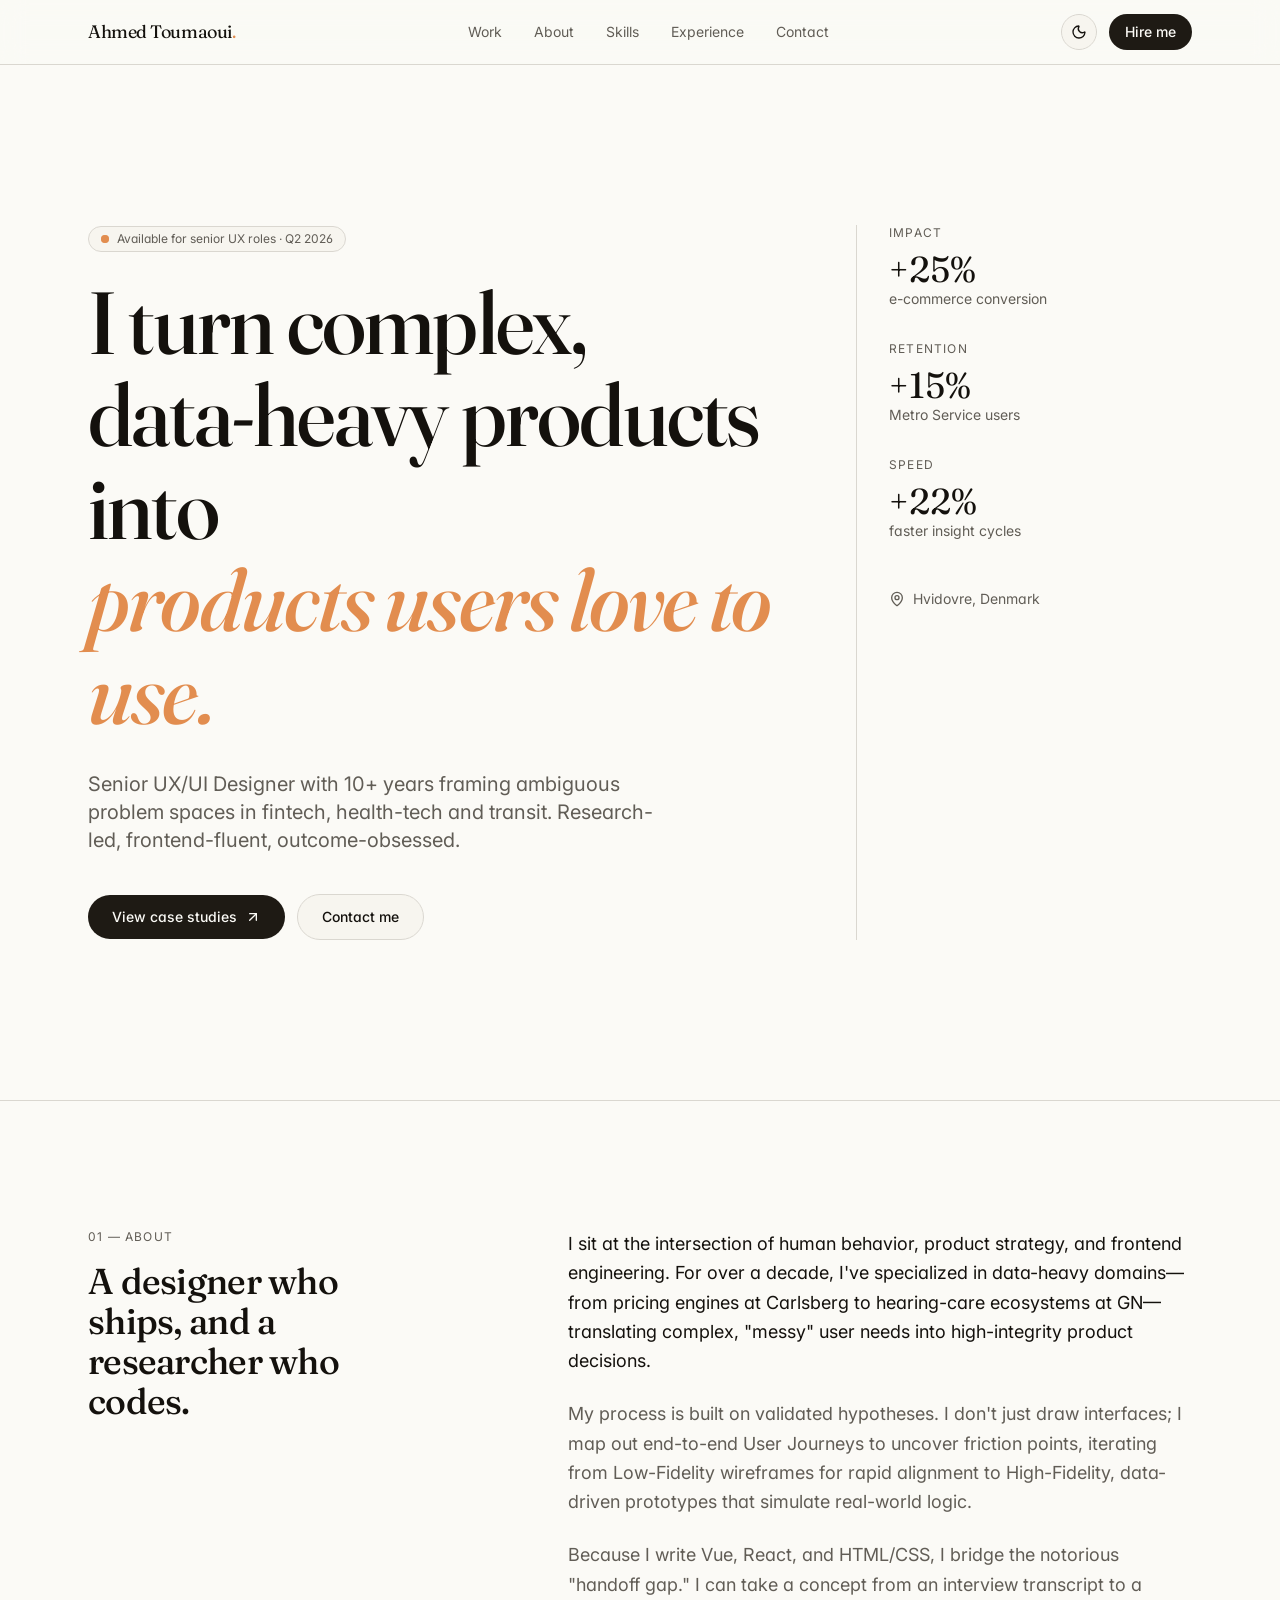
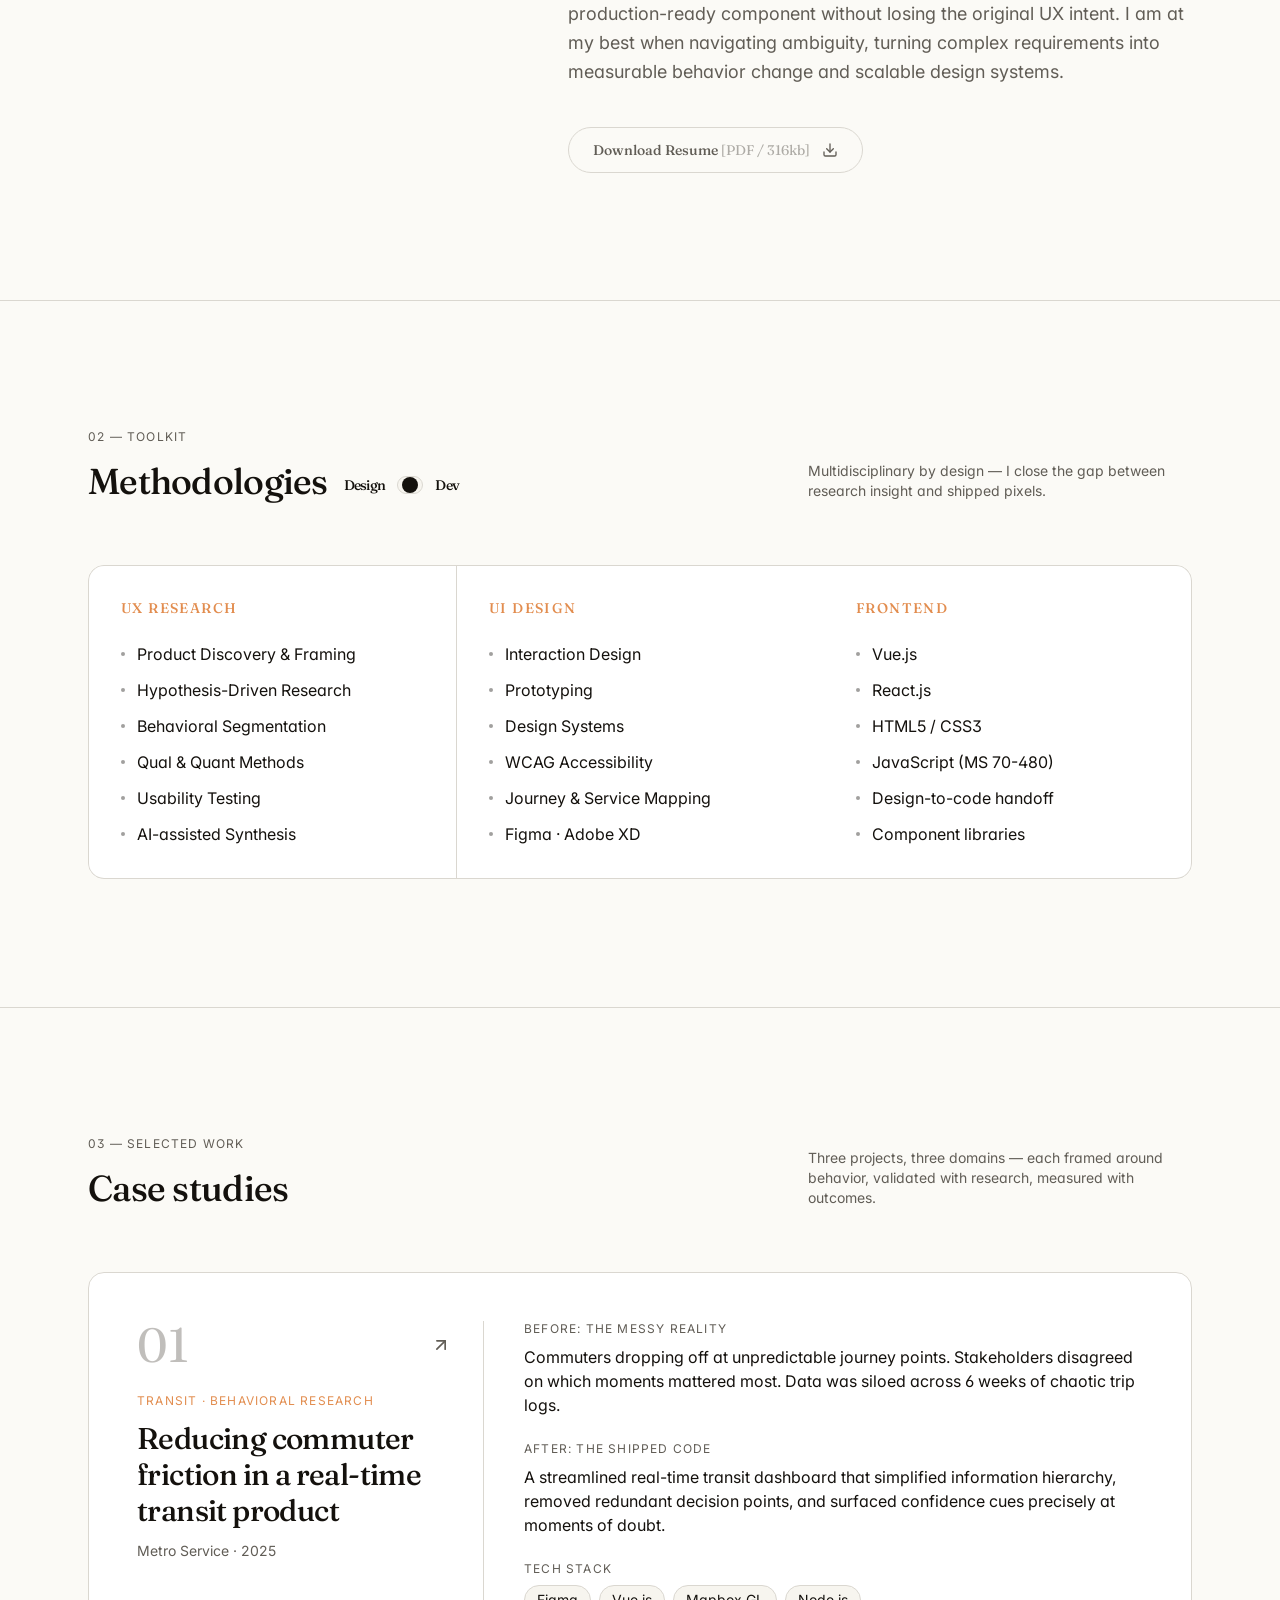
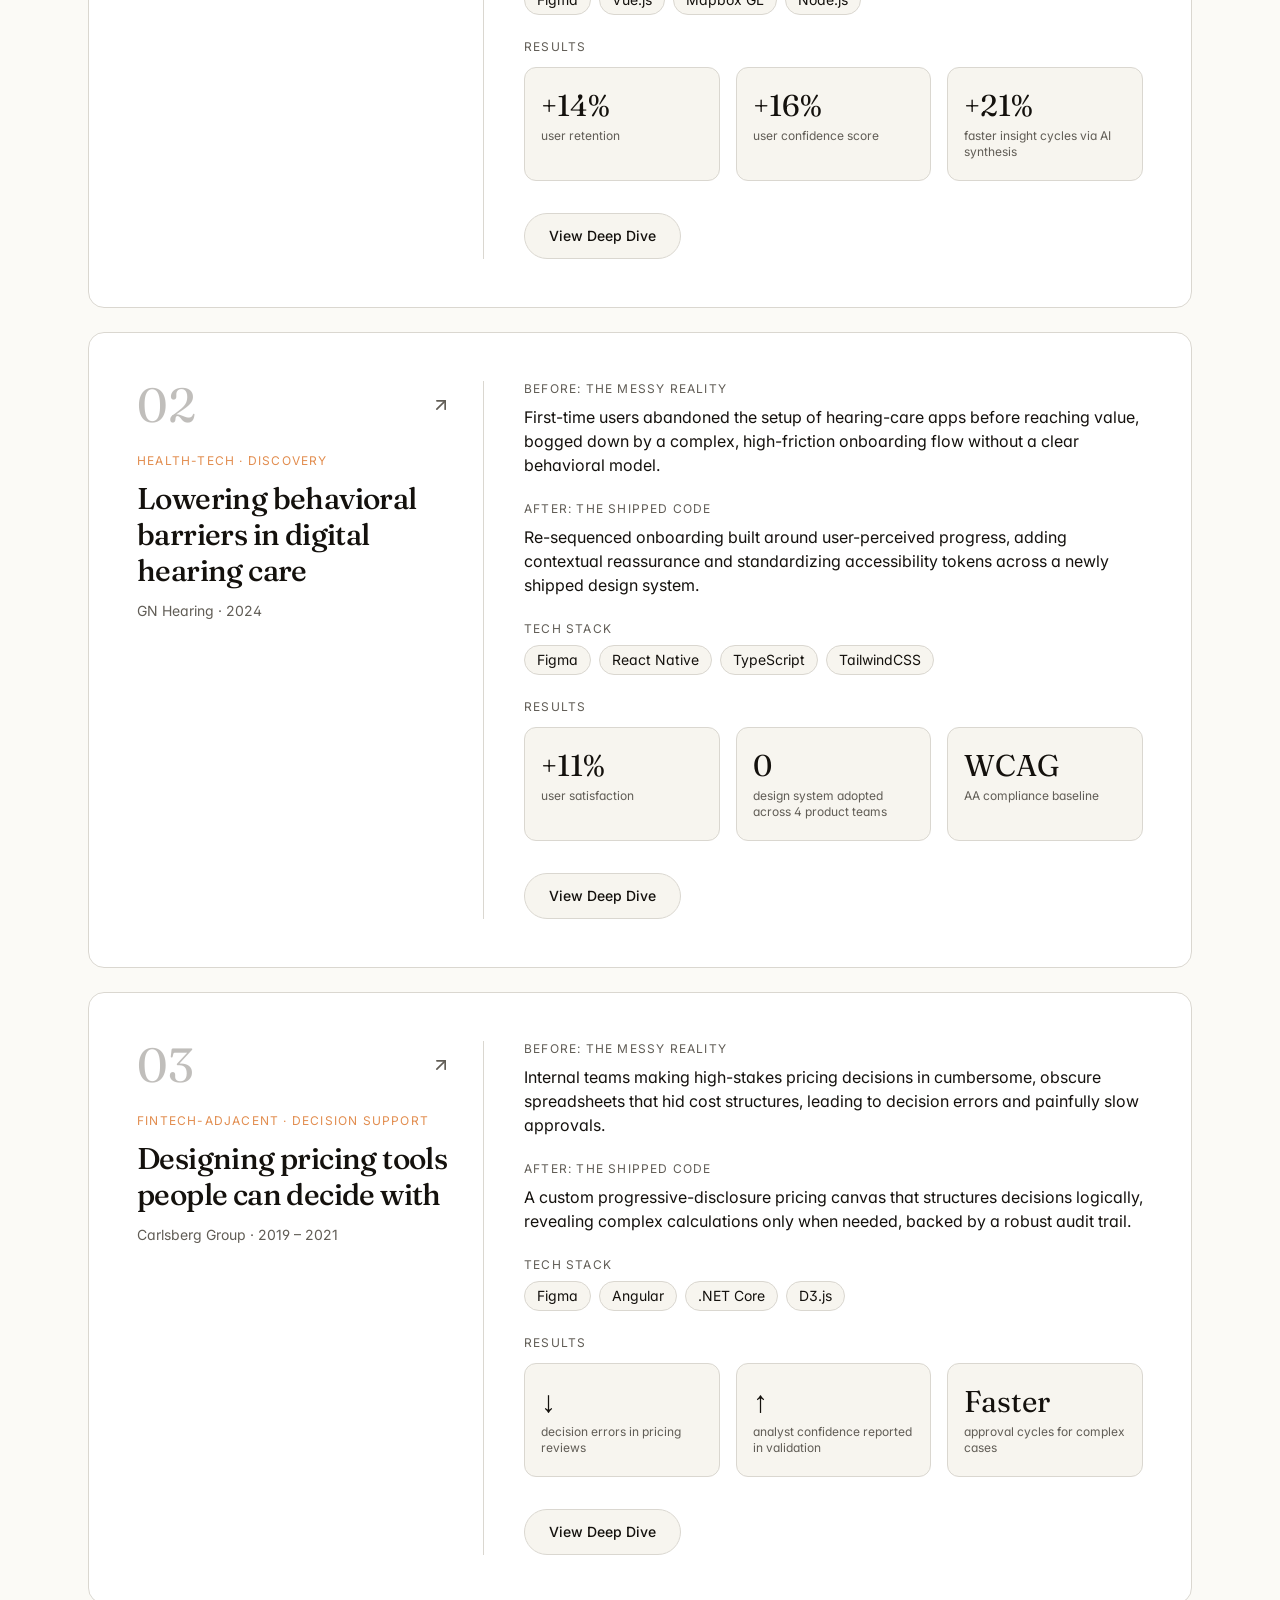
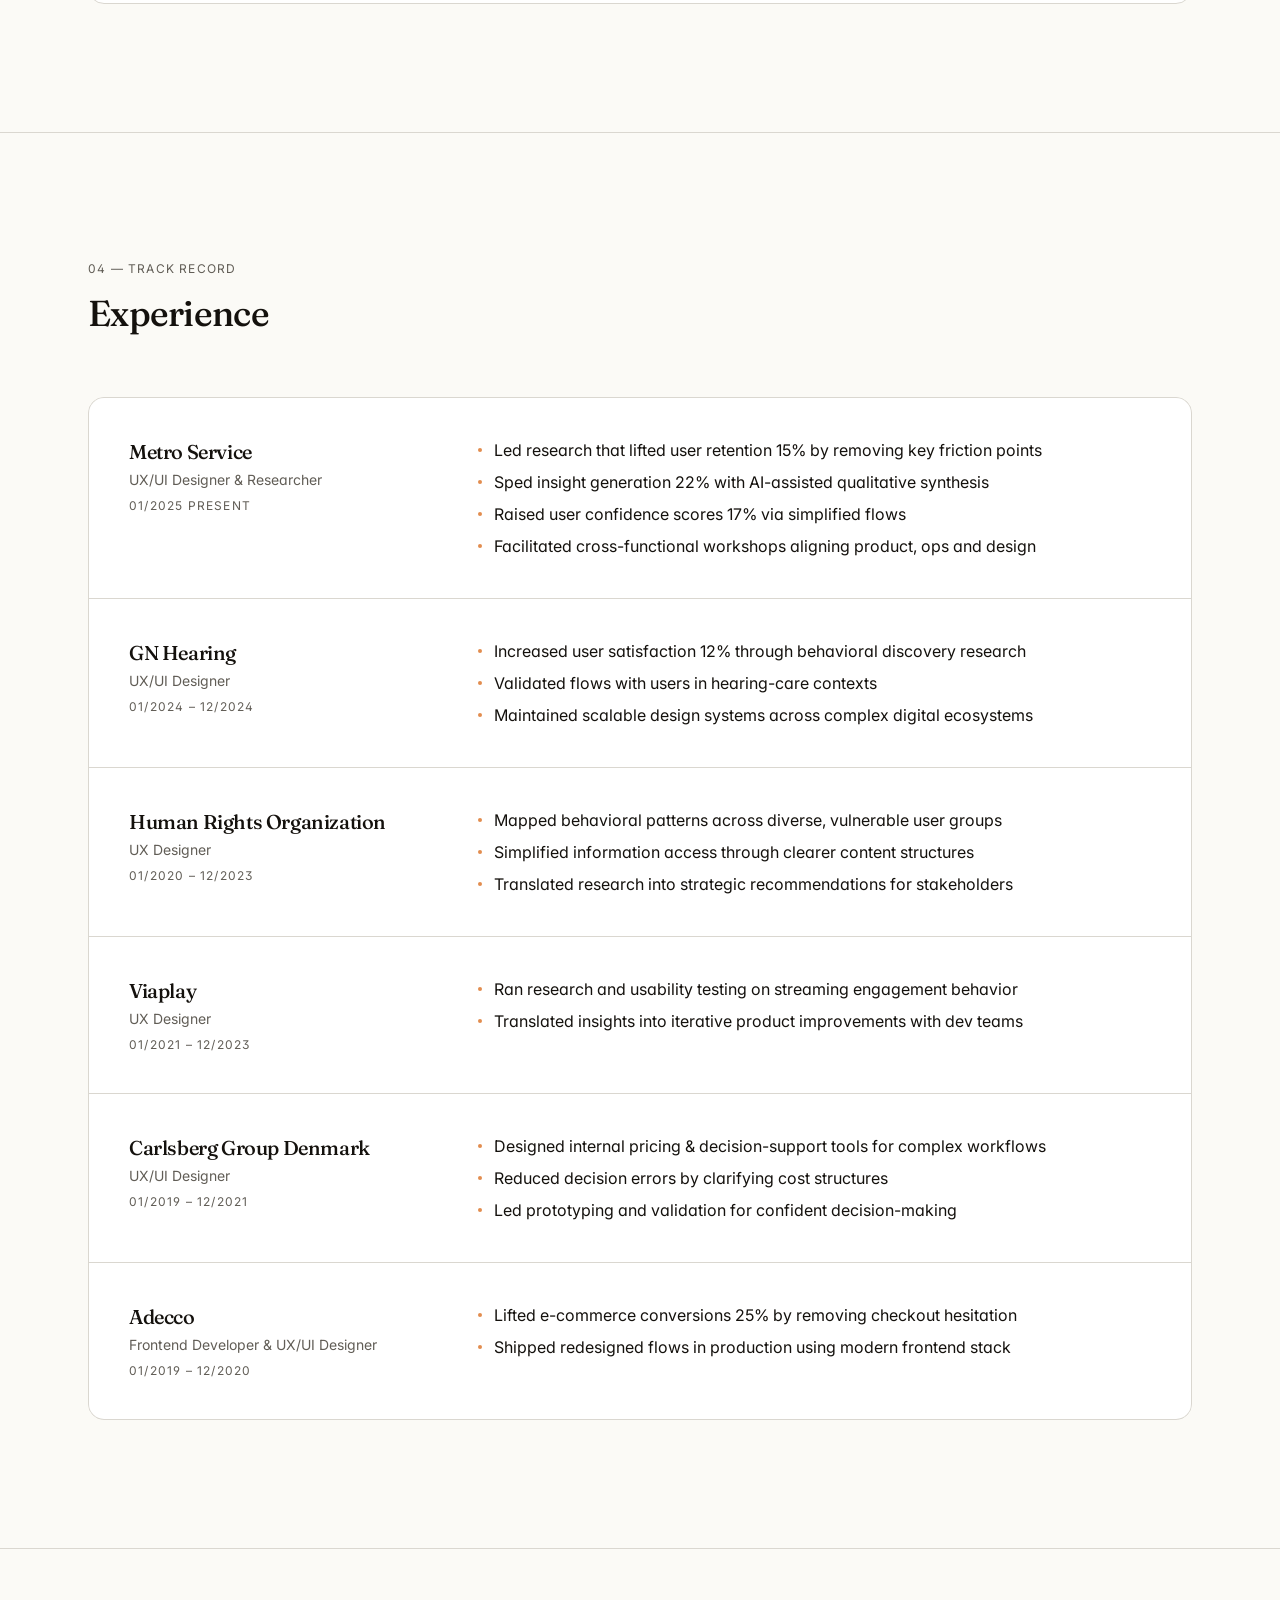
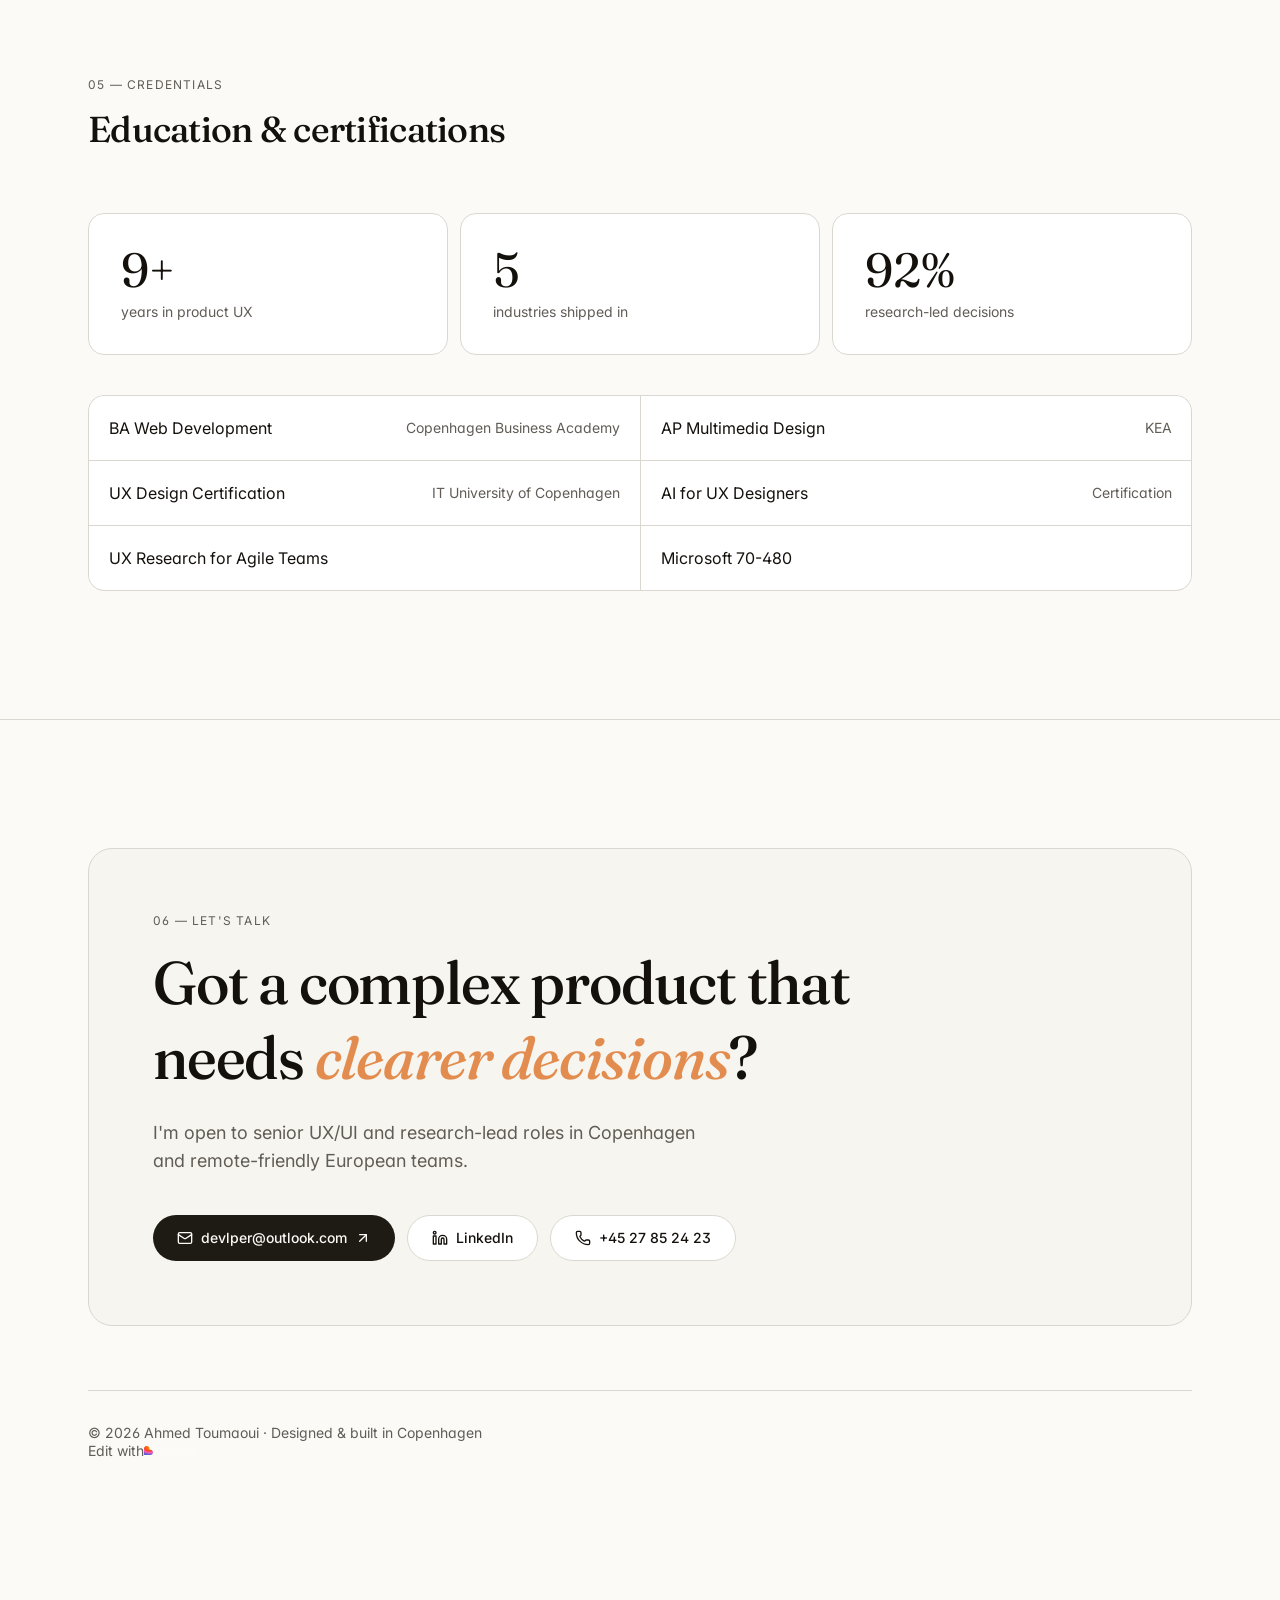
==== index.html @ c0874f94 "Move site files to root for GitHub Pages and update remote to uxdesign" ====
<!DOCTYPE html><html lang="en"><head><meta charSet="utf-8"/><meta name="viewport" content="width=device-width, initial-scale=1"/><title>Ahmed Toumaoui — Senior UX/UI Designer &amp; Researcher</title><meta name="author" content="Lovable"/><meta name="twitter:card" content="summary"/><meta name="twitter:site" content="@Lovable"/><meta name="twitter:title" content="Lovable App"/><meta name="twitter:description" content="Portfolio Accelerator creates high-converting personal portfolio websites for tech professionals."/><meta property="og:image" content="https://pub-bb2e103a32db4e198524a2e9ed8f35b4.r2.dev/91144435-b0ad-4186-a7da-04b28da425d5/id-preview-af0e0718--3d7f6cf2-744a-4786-b96c-d4f20f81bf96.lovable.app-1776719765912.png"/><meta name="twitter:image" content="https://pub-bb2e103a32db4e198524a2e9ed8f35b4.r2.dev/91144435-b0ad-4186-a7da-04b28da425d5/id-preview-af0e0718--3d7f6cf2-744a-4786-b96c-d4f20f81bf96.lovable.app-1776719765912.png"/><meta name="description" content="Senior UX/UI Designer with 10+ years turning complex, data-heavy products into products users love to use. Research-led, frontend-fluent, outcome-driven."/><meta property="og:title" content="Ahmed Toumaoui — Senior UX/UI Designer &amp; Researcher"/><meta property="og:description" content="Research-driven UX/UI portfolio: case studies from Metro Service, GN Hearing and Carlsberg with measurable outcomes."/><meta property="og:type" content="website"/><link rel="preconnect" href="https://fonts.googleapis.com"/><link rel="preconnect" href="https://fonts.gstatic.com" crossorigin="anonymous"/><link rel="stylesheet" href="./assets/styles-C-ELE2Mh.css"/><link rel="stylesheet" href="https://fonts.googleapis.com/css2?family=Fraunces:ital,opsz,wght@0,9..144,400;0,9..144,500;1,9..144,500&amp;family=Inter:wght@400;500;600&amp;family=Fira+Code:wght@400;500;600&amp;family=JetBrains+Mono:wght@400;500;600&amp;display=swap"/>
<style>
	@font-face {
		font-family: 'CameraPlainVariable';
		src: url('https://cdn.gpteng.co/mcp-widgets/v1/fonts/CameraPlainVariable.woff2') format('woff2');
		font-weight: 100 900;
		font-style: normal;
		font-display: swap;
	}

	#lovable-badge {
		--badge-bg: #1b1b1b;
		--badge-text: #c5c1b9;
		--badge-text-hover: #dcdad5;
		--badge-radius: 6px;
		--badge-padding: 8px;
		--badge-gap: 6px;
		--badge-shadow: 
			0 0 0 1px rgba(0, 0, 0, 0.88),
			0 1px 0 0 rgba(0, 0, 0, 0.04),
			0 2px 2px -1px rgba(0, 0, 0, 0.08),
			0 4px 4px -2px rgba(0, 0, 0, 0.08),
			0 8px 8px -4px rgba(0, 0, 0, 0.08),
			0 16px 16px -8px rgba(0, 0, 0, 0.08);
		--badge-transition-duration: 0.2s;
		--badge-transition-easing: cubic-bezier(0.16, 1, 0.32, 1);
		--focus-color: #575ECF;
		--focus-offset: 2px;
		--focus-width: 2px;
		
		position: fixed;
		bottom: 12px;
		right: 12px;
		height: 24px;
		display: flex;
		align-items: center;
		z-index: 1000000;
		background-color: var(--badge-bg);
		color: var(--badge-text);
		border-radius: var(--badge-radius);
		box-shadow: var(--badge-shadow);
		font-size: 12px;
		font-family: CameraPlainVariable, "CameraPlainVariable Fallback", -apple-system, BlinkMacSystemFont, 'Segoe UI', Roboto, sans-serif;
		font-weight: 400 !important;
		text-transform: none !important;
		font-feature-settings: normal !important;
		transform: translateZ(0);
		will-change: transform, opacity;
	}

	#lovable-badge-cta {
		display: flex;
		align-items: center;
		gap: var(--badge-gap);
		padding: 0 var(--badge-padding);
		height: 100%;
		color: inherit;
		text-decoration: none;
		white-space: nowrap;
		border-radius: var(--badge-radius) 0 0 var(--badge-radius);
		transition: 
			background-color var(--badge-transition-duration) ease,
			color var(--badge-transition-duration) ease,
			transform 0.1s ease;
	}

	#lovable-badge-cta:hover {
		background: rgba(255, 255, 255, 0.04);
		color: var(--badge-text-hover);
	}

	#lovable-badge-cta:active {
		transform: scale(0.98);
	}

	#lovable-badge-cta:focus {
		outline: none;
	}

	#lovable-badge-cta:focus-visible {
		outline: var(--focus-width) solid var(--focus-color);
		outline-offset: var(--focus-offset);
		z-index: 1;
	}

	#lovable-badge-text {
		line-height: 1;
	}

	#lovable-badge-divider {
		width: 1px;
		height: 24px;
		background-color: rgba(255, 255, 255, 0.04);
		flex-shrink: 0;
	}

	#lovable-badge-close {
		width: 24px;
		height: 24px;
		min-width: 24px;
		min-height: 24px;
		cursor: pointer;
		background: none;
		border: none;
		padding: 0;
		display: flex;
		align-items: center;
		justify-content: center;
		border-radius: 0 var(--badge-radius) var(--badge-radius) 0;
		flex-shrink: 0;
		transition: 
			background-color var(--badge-transition-duration) ease,
			transform 0.1s ease;
	}

	#lovable-badge-close:hover {
		background: rgba(255, 255, 255, 0.04);
	}

	#lovable-badge-close:active {
		transform: scale(0.92);
	}

	#lovable-badge-close:focus {
		outline: none;
	}

	#lovable-badge-close:focus-visible {
		outline: var(--focus-width) solid var(--focus-color);
		outline-offset: calc(var(--focus-offset) * -1);
		z-index: 1;
	}

	#lovable-badge-close svg path {
		fill: var(--badge-text);
		transition: fill var(--badge-transition-duration) ease;
	}

	#lovable-badge-close:hover svg path {
		fill: var(--badge-text-hover);
	}

	@media (prefers-reduced-motion: reduce) {
		#lovable-badge-cta,
		#lovable-badge-close,
		#lovable-badge-close svg path {
			transition: none;
		}
		
		#lovable-badge-cta:active,
		#lovable-badge-close:active {
			transform: none;
		}
	}

	@media (prefers-contrast: high) {
		#lovable-badge {
			--badge-bg: #000;
			--badge-text: #fff;
			--badge-text-hover: #fff;
			border: 2px solid currentColor;
		}
		
		#lovable-badge-cta:focus-visible,
		#lovable-badge-close:focus-visible {
			outline-width: 3px;
		}
	}

    /* Dev Mode Toggle Styles */
    
    /* Use CSS Grid to overlap text and animate smoothly */
    #skills li.flex {
        display: grid !important;
        grid-template-columns: auto 1fr;
        align-items: baseline;
        gap: 0.75rem;
    }
    
    #skills li > .design-text, 
    #skills li > .dev-text {
        grid-column: 2;
        grid-row: 1;
        transition: opacity 0.4s cubic-bezier(0.4, 0, 0.2, 1), transform 0.4s cubic-bezier(0.4, 0, 0.2, 1);
    }
    
    .dev-text.hidden {
        display: inline-block !important; /* Override tailwind hidden utility */
    }
    
    /* Base states (Design Mode Active) */
    .dev-text {
        opacity: 0;
        transform: translateX(15px);
        pointer-events: none;
        visibility: hidden;
    }
    .design-text {
        opacity: 1;
        transform: translateX(0);
        pointer-events: auto;
        visibility: visible;
    }
    
    /* Dev Mode Active */
    .is-dev-mode .design-text {
        opacity: 0;
        transform: translateX(-15px);
        pointer-events: none;
        visibility: hidden;
    }
    
    .is-dev-mode .dev-text {
        opacity: 1;
        transform: translateX(0);
        pointer-events: auto;
        visibility: visible;
        font-family: 'JetBrains Mono', 'Fira Code', 'Courier New', monospace;
    }

    /* The Color Shift: Dot colors */
    #skills li > span.h-1 {
        transition: background-color 0.4s ease, box-shadow 0.4s ease, transform 0.4s ease;
        align-self: center;
    }
    
    .is-dev-mode #skills li > span.h-1 {
        background-color: #10B981 !important; /* Soft Syntax Green */
        box-shadow: 0 0 6px rgba(16, 185, 129, 0.6);
        transform: scale(1.2);
    }
</style><script defer src="/~flock.js" data-proxy-url="/~api/analytics"></script><link rel="stylesheet" href="./assets/animations.css"/>
</head><body><main class="min-h-screen bg-background text-foreground"><header class="sticky top-0 z-50 border-b border-hairline bg-background/80 backdrop-blur-md"><div class="container-tight flex h-16 items-center justify-between"><a href="#top" class="font-display text-lg tracking-tight">Ahmed Toumaoui<span class="text-accent">.</span></a><nav class="hidden items-center gap-8 md:flex"><a href="#work" class="text-sm text-muted-foreground transition hover:text-foreground">Work</a><a href="#about" class="text-sm text-muted-foreground transition hover:text-foreground">About</a><a href="#skills" class="text-sm text-muted-foreground transition hover:text-foreground">Skills</a><a href="#experience" class="text-sm text-muted-foreground transition hover:text-foreground">Experience</a><a href="#contact" class="text-sm text-muted-foreground transition hover:text-foreground">Contact</a></nav><div class="flex items-center gap-3"><button aria-label="Toggle theme" class="inline-flex h-9 w-9 items-center justify-center rounded-full border border-hairline bg-surface text-foreground transition hover:bg-muted"><svg xmlns="http://www.w3.org/2000/svg" width="24" height="24" viewBox="0 0 24 24" fill="none" stroke="currentColor" stroke-width="2" stroke-linecap="round" stroke-linejoin="round" class="lucide lucide-moon h-4 w-4" aria-hidden="true"><path d="M20.985 12.486a9 9 0 1 1-9.473-9.472c.405-.022.617.46.402.803a6 6 0 0 0 8.268 8.268c.344-.215.825-.004.803.401"></path></svg></button><a href="#contact" class="hidden rounded-full bg-primary px-4 py-2 text-sm font-medium text-primary-foreground transition hover:opacity-90 sm:inline-flex">Hire me</a></div></div></header><section id="top" class="relative overflow-hidden border-b border-hairline"><div class="container-tight grid gap-12 py-24 md:grid-cols-12 md:py-32 lg:py-40"><div class="md:col-span-8"><div class="reveal mb-6 inline-flex items-center gap-2 rounded-full border border-hairline bg-surface px-3 py-1 text-xs text-muted-foreground"><span class="relative flex h-2 w-2"><span class="absolute inline-flex h-full w-full animate-ping rounded-full bg-accent opacity-60"></span><span class="relative inline-flex h-2 w-2 rounded-full bg-accent"></span></span>Available for senior UX roles · Q2 2026</div><h1 class="reveal text-balance text-5xl leading-[1.05] md:text-7xl lg:text-[5.5rem]">I turn complex,<br/>data-heavy products into<br/><span class="italic text-accent">products users love to use.</span></h1><p class="reveal mt-8 max-w-xl text-lg text-muted-foreground md:text-xl">Senior UX/UI Designer with 10+ years framing ambiguous problem spaces in fintech, health-tech and transit. Research-led, frontend-fluent, outcome-obsessed.</p><div class="reveal mt-10 flex flex-wrap items-center gap-3"><a href="#work" class="group inline-flex items-center gap-2 rounded-full bg-primary px-6 py-3 text-sm font-medium text-primary-foreground transition hover:opacity-90">View case studies<svg xmlns="http://www.w3.org/2000/svg" width="24" height="24" viewBox="0 0 24 24" fill="none" stroke="currentColor" stroke-width="2" stroke-linecap="round" stroke-linejoin="round" class="lucide lucide-arrow-up-right h-4 w-4 transition group-hover:translate-x-0.5 group-hover:-translate-y-0.5" aria-hidden="true"><path d="M7 7h10v10"></path><path d="M7 17 17 7"></path></svg></a><a href="#contact" class="inline-flex items-center gap-2 rounded-full border border-hairline bg-surface px-6 py-3 text-sm font-medium text-foreground transition hover:bg-muted">Contact me</a></div></div><aside class="reveal md:col-span-4 md:border-l md:border-hairline md:pl-8"><dl class="grid grid-cols-2 gap-x-6 gap-y-8 md:grid-cols-1"><div><dt class="text-xs uppercase tracking-widest text-muted-foreground">Impact</dt><dd class="mt-2 font-display text-4xl">+25%</dd><p class="text-sm text-muted-foreground">e-commerce conversion</p></div><div><dt class="text-xs uppercase tracking-widest text-muted-foreground">Retention</dt><dd class="mt-2 font-display text-4xl">+15%</dd><p class="text-sm text-muted-foreground">Metro Service users</p></div><div><dt class="text-xs uppercase tracking-widest text-muted-foreground">Speed</dt><dd class="mt-2 font-display text-4xl">+22%</dd><p class="text-sm text-muted-foreground">faster insight cycles</p></div><div class="flex items-center gap-2 text-sm text-muted-foreground md:pt-4"><svg xmlns="http://www.w3.org/2000/svg" width="24" height="24" viewBox="0 0 24 24" fill="none" stroke="currentColor" stroke-width="2" stroke-linecap="round" stroke-linejoin="round" class="lucide lucide-map-pin h-4 w-4" aria-hidden="true"><path d="M20 10c0 4.993-5.539 10.193-7.399 11.799a1 1 0 0 1-1.202 0C9.539 20.193 4 14.993 4 10a8 8 0 0 1 16 0"></path><circle cx="12" cy="10" r="3"></circle></svg>Hvidovre, Denmark</div></dl></aside></div></section><section id="about" class="border-b border-hairline py-24 md:py-32"><div class="container-tight grid gap-12 md:grid-cols-12"><div class="md:col-span-4"><p class="text-xs uppercase tracking-widest text-muted-foreground">01 — About</p><h2 class="mt-4 text-3xl md:text-4xl">A designer who ships, and a researcher who codes.</h2></div><div class="space-y-6 text-lg leading-relaxed text-muted-foreground md:col-span-7 md:col-start-6"><p class="text-foreground">I sit at the intersection of human behavior, product strategy, and frontend engineering. For over a decade, I&#x27;ve specialized in data-heavy domains—from pricing engines at Carlsberg to hearing-care ecosystems at GN—translating complex, "messy" user needs into high-integrity product decisions.</p><p>My process is built on validated hypotheses. I don&#x27;t just draw interfaces; I map out end-to-end User Journeys to uncover friction points, iterating from Low-Fidelity wireframes for rapid alignment to High-Fidelity, data-driven prototypes that simulate real-world logic.</p><p>Because I write Vue, React, and HTML/CSS, I bridge the notorious "handoff gap." I can take a concept from an interview transcript to a production-ready component without losing the original UX intent. I am at my best when navigating ambiguity, turning complex requirements into measurable behavior change and scalable design systems.</p>
<div class="mt-10">
  <a href="/Cv/Ahmed_Toumaoui_Resume.pdf" target="_blank" class="group inline-flex items-center gap-3 rounded-full border border-hairline px-6 py-3 text-sm font-medium transition-all hover:bg-foreground hover:text-background">
    <span class="font-display">Download Resume <span class="opacity-50 font-normal">[PDF / 316kb]</span></span>
    <svg xmlns="http://www.w3.org/2000/svg" width="16" height="16" viewBox="0 0 24 24" fill="none" stroke="currentColor" stroke-width="2" stroke-linecap="round" stroke-linejoin="round" class="transition-transform duration-300 group-hover:translate-y-1"><path d="M21 15v4a2 2 0 0 1-2 2H5a2 2 0 0 1-2-2v-4"/><polyline points="7 10 12 15 17 10"/><line x1="12" x2="12" y1="15" y2="3"/></svg>
  </a>
</div></div></div></section><section id="skills" class="border-b border-hairline py-24 md:py-32"><div class="container-tight"><div class="mb-16 flex items-end justify-between"><div><p class="text-xs uppercase tracking-widest text-muted-foreground">02 — Toolkit</p><h2 class="mt-4 text-3xl md:text-4xl flex flex-wrap items-center gap-4 md:gap-6">Methodologies <div class="inline-flex items-center gap-3 mt-2 md:mt-0"><span id="label-design" class="text-sm font-medium transition-opacity opacity-100 cursor-pointer">Design</span><button id="mode-switch-btn" aria-label="Toggle Dev Mode" class="relative flex items-center w-12 h-6 px-1 bg-surface border border-hairline rounded-full transition-colors focus:outline-none focus:ring-2 focus:ring-accent focus:ring-offset-2"><div id="mode-switch-knob" class="w-4 h-4 bg-foreground rounded-full transition-transform duration-300 ease-out transform translate-x-0"></div></button><span id="label-dev" class="text-sm font-medium transition-opacity opacity-40 cursor-pointer">Dev</span></div></h2></div><p class="hidden max-w-sm text-sm text-muted-foreground md:block">Multidisciplinary by design — I close the gap between research insight and shipped pixels.</p></div><div class="grid gap-px overflow-hidden rounded-2xl border border-hairline bg-hairline md:grid-cols-3"><div class="bg-card p-8"><h3 class="text-sm uppercase tracking-widest text-accent"><span class="design-text">UX Research</span><span class="dev-text hidden">Data &amp; Testing</span></h3><ul class="mt-6 space-y-3"><li class="flex items-baseline gap-3 text-foreground"><span class="h-1 w-1 rounded-full bg-foreground/40"></span><span class="design-text">Product Discovery &amp; Framing</span><span class="dev-text hidden">API Design &amp; Requirements</span></li><li class="flex items-baseline gap-3 text-foreground"><span class="h-1 w-1 rounded-full bg-foreground/40"></span><span class="design-text">Hypothesis-Driven Research</span><span class="dev-text hidden">A/B Testing &amp; Telemetry</span></li><li class="flex items-baseline gap-3 text-foreground"><span class="h-1 w-1 rounded-full bg-foreground/40"></span><span class="design-text">Behavioral Segmentation</span><span class="dev-text hidden">Data Modeling</span></li><li class="flex items-baseline gap-3 text-foreground"><span class="h-1 w-1 rounded-full bg-foreground/40"></span><span class="design-text">Qual &amp; Quant Methods</span><span class="dev-text hidden">Performance Profiling</span></li><li class="flex items-baseline gap-3 text-foreground"><span class="h-1 w-1 rounded-full bg-foreground/40"></span><span class="design-text">Usability Testing</span><span class="dev-text hidden">E2E Testing (Cypress)</span></li><li class="flex items-baseline gap-3 text-foreground"><span class="h-1 w-1 rounded-full bg-foreground/40"></span><span class="design-text">AI-assisted Synthesis</span><span class="dev-text hidden">CI/CD Automation</span></li></ul></div><div class="bg-card p-8"><h3 class="text-sm uppercase tracking-widest text-accent"><span class="design-text">UI Design</span><span class="dev-text hidden">Frontend Arch.</span></h3><ul class="mt-6 space-y-3"><li class="flex items-baseline gap-3 text-foreground"><span class="h-1 w-1 rounded-full bg-foreground/40"></span><span class="design-text">Interaction Design</span><span class="dev-text hidden">State Management (Vuex)</span></li><li class="flex items-baseline gap-3 text-foreground"><span class="h-1 w-1 rounded-full bg-foreground/40"></span><span class="design-text">Prototyping</span><span class="dev-text hidden">Rapid Prototyping (Vite)</span></li><li class="flex items-baseline gap-3 text-foreground"><span class="h-1 w-1 rounded-full bg-foreground/40"></span><span class="design-text">Design Systems</span><span class="dev-text hidden">Component Driven Dev</span></li><li class="flex items-baseline gap-3 text-foreground"><span class="h-1 w-1 rounded-full bg-foreground/40"></span><span class="design-text">WCAG Accessibility</span><span class="dev-text hidden">Semantic HTML &amp; ARIA</span></li><li class="flex items-baseline gap-3 text-foreground"><span class="h-1 w-1 rounded-full bg-foreground/40"></span><span class="design-text">Journey &amp; Service Mapping</span><span class="dev-text hidden">Routing &amp; APIs</span></li><li class="flex items-baseline gap-3 text-foreground"><span class="h-1 w-1 rounded-full bg-foreground/40"></span><span class="design-text">Figma · Adobe XD</span><span class="dev-text hidden">Tailwind CSS / SCSS</span></li></ul></div><div class="bg-card p-8"><h3 class="text-sm uppercase tracking-widest text-accent"><span class="design-text">Frontend</span><span class="dev-text hidden">Tooling &amp; Backend</span></h3><ul class="mt-6 space-y-3"><li class="flex items-baseline gap-3 text-foreground"><span class="h-1 w-1 rounded-full bg-foreground/40"></span><span class="design-text">Vue.js</span><span class="dev-text hidden group relative cursor-help w-fit">Vue.js<span class="pointer-events-none absolute bottom-full left-0 mb-2 w-max rounded-md bg-foreground px-2 py-1 text-xs text-background opacity-0 transition-opacity group-hover:opacity-100 font-sans shadow-lg z-50">Composition API / Pinia / Vite</span></span></li><li class="flex items-baseline gap-3 text-foreground"><span class="h-1 w-1 rounded-full bg-foreground/40"></span><span class="design-text">React.js</span><span class="dev-text hidden">Database (SQL/NoSQL)</span></li><li class="flex items-baseline gap-3 text-foreground"><span class="h-1 w-1 rounded-full bg-foreground/40"></span><span class="design-text">HTML5 / CSS3</span><span class="dev-text hidden">REST / GraphQL APIs</span></li><li class="flex items-baseline gap-3 text-foreground"><span class="h-1 w-1 rounded-full bg-foreground/40"></span><span class="design-text">JavaScript (MS 70-480)</span><span class="dev-text hidden">Webpack / Vite Config</span></li><li class="flex items-baseline gap-3 text-foreground"><span class="h-1 w-1 rounded-full bg-foreground/40"></span><span class="design-text">Design-to-code handoff</span><span class="dev-text hidden">Version Control (Git)</span></li><li class="flex items-baseline gap-3 text-foreground"><span class="h-1 w-1 rounded-full bg-foreground/40"></span><span class="design-text">Component libraries</span><span class="dev-text hidden">Cloud Deploy (Vercel)</span></li></ul></div></div></div></section><section id="work" class="border-b border-hairline py-24 md:py-32"><div class="container-tight"><div class="mb-16 flex items-end justify-between"><div><p class="text-xs uppercase tracking-widest text-muted-foreground">03 — Selected work</p><h2 class="mt-4 text-3xl md:text-4xl">Case studies</h2></div><p class="hidden max-w-sm text-sm text-muted-foreground md:block">Three projects, three domains — each framed around behavior, validated with research, measured with outcomes.</p></div><div class="space-y-6"><article class="group grid gap-8 rounded-2xl border border-hairline bg-card p-8 transition hover:border-foreground/30 md:grid-cols-12 md:p-12"><header class="md:col-span-4"><div class="flex items-center justify-between"><span class="font-display text-5xl text-muted-foreground/40">01</span><svg xmlns="http://www.w3.org/2000/svg" width="24" height="24" viewBox="0 0 24 24" fill="none" stroke="currentColor" stroke-width="2" stroke-linecap="round" stroke-linejoin="round" class="lucide lucide-arrow-up-right h-5 w-5 text-muted-foreground transition group-hover:-translate-y-0.5 group-hover:translate-x-0.5 group-hover:text-foreground" aria-hidden="true"><path d="M7 7h10v10"></path><path d="M7 17 17 7"></path></svg></div><p class="mt-6 text-xs uppercase tracking-widest text-accent">Transit · Behavioral Research</p><a href="Casestudy/metro-service.html" class="block relative z-10 hover:text-accent transition-colors w-full"><h3 class="mt-3 text-2xl md:text-3xl">Reducing commuter friction in a real-time transit product</h3></a><p class="mt-3 text-sm text-muted-foreground">Metro Service<!-- --> · <!-- -->2025</p></header><div class="space-y-6 md:col-span-8 md:border-l md:border-hairline md:pl-10"><div><p class="mb-2 text-xs uppercase tracking-widest text-muted-foreground">Before: The Messy Reality</p><div class="text-foreground">Commuters dropping off at unpredictable journey points. Stakeholders disagreed on which moments mattered most. Data was siloed across 6 weeks of chaotic trip logs.</div></div><div><p class="mb-2 text-xs uppercase tracking-widest text-muted-foreground">After: The Shipped Code</p><div class="text-foreground">A streamlined real-time transit dashboard that simplified information hierarchy, removed redundant decision points, and surfaced confidence cues precisely at moments of doubt.</div></div><div><p class="mb-2 text-xs uppercase tracking-widest text-muted-foreground">Tech Stack</p><div class="flex flex-wrap gap-2 text-sm text-foreground"><span class="rounded-full border border-hairline bg-surface px-3 py-1">Figma</span><span class="rounded-full border border-hairline bg-surface px-3 py-1">Vue.js</span><span class="rounded-full border border-hairline bg-surface px-3 py-1">Mapbox GL</span><span class="rounded-full border border-hairline bg-surface px-3 py-1">Node.js</span></div></div><div><p class="mb-3 text-xs uppercase tracking-widest text-muted-foreground">Results</p><div class="grid grid-cols-3 gap-4"><div class="rounded-xl border border-hairline bg-surface px-4 py-5"><div class="font-display text-2xl text-foreground md:text-3xl">+15%</div><div class="mt-1 text-xs text-muted-foreground">user retention</div></div><div class="rounded-xl border border-hairline bg-surface px-4 py-5"><div class="font-display text-2xl text-foreground md:text-3xl">+17%</div><div class="mt-1 text-xs text-muted-foreground">user confidence score</div></div><div class="rounded-xl border border-hairline bg-surface px-4 py-5"><div class="font-display text-2xl text-foreground md:text-3xl">+22%</div><div class="mt-1 text-xs text-muted-foreground">faster insight cycles via AI synthesis</div></div></div><div class="mt-8"><a href="Casestudy/metro-service.html" class="inline-flex items-center gap-2 rounded-full border border-hairline bg-surface px-6 py-3 text-sm font-medium text-foreground transition hover:bg-muted">View Deep Dive</a></div></div></div></article><article class="group grid gap-8 rounded-2xl border border-hairline bg-card p-8 transition hover:border-foreground/30 md:grid-cols-12 md:p-12"><header class="md:col-span-4"><div class="flex items-center justify-between"><span class="font-display text-5xl text-muted-foreground/40">02</span><svg xmlns="http://www.w3.org/2000/svg" width="24" height="24" viewBox="0 0 24 24" fill="none" stroke="currentColor" stroke-width="2" stroke-linecap="round" stroke-linejoin="round" class="lucide lucide-arrow-up-right h-5 w-5 text-muted-foreground transition group-hover:-translate-y-0.5 group-hover:translate-x-0.5 group-hover:text-foreground" aria-hidden="true"><path d="M7 7h10v10"></path><path d="M7 17 17 7"></path></svg></div><p class="mt-6 text-xs uppercase tracking-widest text-accent">Health-tech · Discovery</p><a href="Casestudy/gn-hearing.html" class="block relative z-10 hover:text-accent transition-colors w-full"><h3 class="mt-3 text-2xl md:text-3xl">Lowering behavioral barriers in digital hearing care</h3></a><p class="mt-3 text-sm text-muted-foreground">GN Hearing<!-- --> · <!-- -->2024</p></header><div class="space-y-6 md:col-span-8 md:border-l md:border-hairline md:pl-10"><div><p class="mb-2 text-xs uppercase tracking-widest text-muted-foreground">Before: The Messy Reality</p><div class="text-foreground">First-time users abandoned the setup of hearing-care apps before reaching value, bogged down by a complex, high-friction onboarding flow without a clear behavioral model.</div></div><div><p class="mb-2 text-xs uppercase tracking-widest text-muted-foreground">After: The Shipped Code</p><div class="text-foreground">Re-sequenced onboarding built around user-perceived progress, adding contextual reassurance and standardizing accessibility tokens across a newly shipped design system.</div></div><div><p class="mb-2 text-xs uppercase tracking-widest text-muted-foreground">Tech Stack</p><div class="flex flex-wrap gap-2 text-sm text-foreground"><span class="rounded-full border border-hairline bg-surface px-3 py-1">Figma</span><span class="rounded-full border border-hairline bg-surface px-3 py-1">React Native</span><span class="rounded-full border border-hairline bg-surface px-3 py-1">TypeScript</span><span class="rounded-full border border-hairline bg-surface px-3 py-1">TailwindCSS</span></div></div><div><p class="mb-3 text-xs uppercase tracking-widest text-muted-foreground">Results</p><div class="grid grid-cols-3 gap-4"><div class="rounded-xl border border-hairline bg-surface px-4 py-5"><div class="font-display text-2xl text-foreground md:text-3xl">+12%</div><div class="mt-1 text-xs text-muted-foreground">user satisfaction</div></div><div class="rounded-xl border border-hairline bg-surface px-4 py-5"><div class="font-display text-2xl text-foreground md:text-3xl">1</div><div class="mt-1 text-xs text-muted-foreground">design system adopted across 4 product teams</div></div><div class="rounded-xl border border-hairline bg-surface px-4 py-5"><div class="font-display text-2xl text-foreground md:text-3xl">WCAG</div><div class="mt-1 text-xs text-muted-foreground">AA compliance baseline</div></div></div><div class="mt-8"><a href="Casestudy/gn-hearing.html" class="inline-flex items-center gap-2 rounded-full border border-hairline bg-surface px-6 py-3 text-sm font-medium text-foreground transition hover:bg-muted">View Deep Dive</a></div></div></div></article><article class="group grid gap-8 rounded-2xl border border-hairline bg-card p-8 transition hover:border-foreground/30 md:grid-cols-12 md:p-12"><header class="md:col-span-4"><div class="flex items-center justify-between"><span class="font-display text-5xl text-muted-foreground/40">03</span><svg xmlns="http://www.w3.org/2000/svg" width="24" height="24" viewBox="0 0 24 24" fill="none" stroke="currentColor" stroke-width="2" stroke-linecap="round" stroke-linejoin="round" class="lucide lucide-arrow-up-right h-5 w-5 text-muted-foreground transition group-hover:-translate-y-0.5 group-hover:translate-x-0.5 group-hover:text-foreground" aria-hidden="true"><path d="M7 7h10v10"></path><path d="M7 17 17 7"></path></svg></div><p class="mt-6 text-xs uppercase tracking-widest text-accent">Fintech-adjacent · Decision Support</p><a href="Casestudy/carlsberg.html" class="block relative z-10 hover:text-accent transition-colors w-full"><h3 class="mt-3 text-2xl md:text-3xl">Designing pricing tools people can decide with</h3></a><p class="mt-3 text-sm text-muted-foreground">Carlsberg Group<!-- --> · <!-- -->2019 – 2021</p></header><div class="space-y-6 md:col-span-8 md:border-l md:border-hairline md:pl-10"><div><p class="mb-2 text-xs uppercase tracking-widest text-muted-foreground">Before: The Messy Reality</p><div class="text-foreground">Internal teams making high-stakes pricing decisions in cumbersome, obscure spreadsheets that hid cost structures, leading to decision errors and painfully slow approvals.</div></div><div><p class="mb-2 text-xs uppercase tracking-widest text-muted-foreground">After: The Shipped Code</p><div class="text-foreground">A custom progressive-disclosure pricing canvas that structures decisions logically, revealing complex calculations only when needed, backed by a robust audit trail.</div></div><div><p class="mb-2 text-xs uppercase tracking-widest text-muted-foreground">Tech Stack</p><div class="flex flex-wrap gap-2 text-sm text-foreground"><span class="rounded-full border border-hairline bg-surface px-3 py-1">Figma</span><span class="rounded-full border border-hairline bg-surface px-3 py-1">Angular</span><span class="rounded-full border border-hairline bg-surface px-3 py-1">.NET Core</span><span class="rounded-full border border-hairline bg-surface px-3 py-1">D3.js</span></div></div><div><p class="mb-3 text-xs uppercase tracking-widest text-muted-foreground">Results</p><div class="grid grid-cols-3 gap-4"><div class="rounded-xl border border-hairline bg-surface px-4 py-5"><div class="font-display text-2xl text-foreground md:text-3xl">↓</div><div class="mt-1 text-xs text-muted-foreground">decision errors in pricing reviews</div></div><div class="rounded-xl border border-hairline bg-surface px-4 py-5"><div class="font-display text-2xl text-foreground md:text-3xl">↑</div><div class="mt-1 text-xs text-muted-foreground">analyst confidence reported in validation</div></div><div class="rounded-xl border border-hairline bg-surface px-4 py-5"><div class="font-display text-2xl text-foreground md:text-3xl">Faster</div><div class="mt-1 text-xs text-muted-foreground">approval cycles for complex cases</div></div></div><div class="mt-8"><a href="Casestudy/carlsberg.html" class="inline-flex items-center gap-2 rounded-full border border-hairline bg-surface px-6 py-3 text-sm font-medium text-foreground transition hover:bg-muted">View Deep Dive</a></div></div></div></article></div></div></section><section id="experience" class="border-b border-hairline py-24 md:py-32"><div class="container-tight"><div class="mb-16"><p class="text-xs uppercase tracking-widest text-muted-foreground">04 — Track record</p><h2 class="mt-4 text-3xl md:text-4xl">Experience</h2></div><ol class="space-y-px overflow-hidden rounded-2xl border border-hairline bg-hairline"><li class="grid gap-6 bg-card p-8 md:grid-cols-12 md:p-10"><div class="md:col-span-4"><h3 class="text-xl text-foreground">Metro Service</h3><p class="mt-1 text-sm text-muted-foreground">UX/UI Designer &amp; Researcher</p><p class="mt-2 text-xs uppercase tracking-widest text-muted-foreground">01/2025  Present</p></div><ul class="space-y-2 md:col-span-8"><li class="flex gap-3 text-foreground"><span class="mt-2.5 h-1 w-1 shrink-0 rounded-full bg-accent"></span><span>Led research that lifted user retention 15% by removing key friction points</span></li><li class="flex gap-3 text-foreground"><span class="mt-2.5 h-1 w-1 shrink-0 rounded-full bg-accent"></span><span>Sped insight generation 22% with AI-assisted qualitative synthesis</span></li><li class="flex gap-3 text-foreground"><span class="mt-2.5 h-1 w-1 shrink-0 rounded-full bg-accent"></span><span>Raised user confidence scores 17% via simplified flows</span></li><li class="flex gap-3 text-foreground"><span class="mt-2.5 h-1 w-1 shrink-0 rounded-full bg-accent"></span><span>Facilitated cross-functional workshops aligning product, ops and design</span></li></ul></li><li class="grid gap-6 bg-card p-8 md:grid-cols-12 md:p-10"><div class="md:col-span-4"><h3 class="text-xl text-foreground">GN Hearing</h3><p class="mt-1 text-sm text-muted-foreground">UX/UI Designer</p><p class="mt-2 text-xs uppercase tracking-widest text-muted-foreground">01/2024 – 12/2024</p></div><ul class="space-y-2 md:col-span-8"><li class="flex gap-3 text-foreground"><span class="mt-2.5 h-1 w-1 shrink-0 rounded-full bg-accent"></span><span>Increased user satisfaction 12% through behavioral discovery research</span></li><li class="flex gap-3 text-foreground"><span class="mt-2.5 h-1 w-1 shrink-0 rounded-full bg-accent"></span><span>Validated flows with users in hearing-care contexts</span></li><li class="flex gap-3 text-foreground"><span class="mt-2.5 h-1 w-1 shrink-0 rounded-full bg-accent"></span><span>Maintained scalable design systems across complex digital ecosystems</span></li></ul></li><li class="grid gap-6 bg-card p-8 md:grid-cols-12 md:p-10"><div class="md:col-span-4"><h3 class="text-xl text-foreground">Human Rights Organization</h3><p class="mt-1 text-sm text-muted-foreground">UX Designer</p><p class="mt-2 text-xs uppercase tracking-widest text-muted-foreground">01/2020 – 12/2023</p></div><ul class="space-y-2 md:col-span-8"><li class="flex gap-3 text-foreground"><span class="mt-2.5 h-1 w-1 shrink-0 rounded-full bg-accent"></span><span>Mapped behavioral patterns across diverse, vulnerable user groups</span></li><li class="flex gap-3 text-foreground"><span class="mt-2.5 h-1 w-1 shrink-0 rounded-full bg-accent"></span><span>Simplified information access through clearer content structures</span></li><li class="flex gap-3 text-foreground"><span class="mt-2.5 h-1 w-1 shrink-0 rounded-full bg-accent"></span><span>Translated research into strategic recommendations for stakeholders</span></li></ul></li><li class="grid gap-6 bg-card p-8 md:grid-cols-12 md:p-10"><div class="md:col-span-4"><h3 class="text-xl text-foreground">Viaplay</h3><p class="mt-1 text-sm text-muted-foreground">UX Designer</p><p class="mt-2 text-xs uppercase tracking-widest text-muted-foreground">01/2021 – 12/2023</p></div><ul class="space-y-2 md:col-span-8"><li class="flex gap-3 text-foreground"><span class="mt-2.5 h-1 w-1 shrink-0 rounded-full bg-accent"></span><span>Ran research and usability testing on streaming engagement behavior</span></li><li class="flex gap-3 text-foreground"><span class="mt-2.5 h-1 w-1 shrink-0 rounded-full bg-accent"></span><span>Translated insights into iterative product improvements with dev teams</span></li></ul></li><li class="grid gap-6 bg-card p-8 md:grid-cols-12 md:p-10"><div class="md:col-span-4"><h3 class="text-xl text-foreground">Carlsberg Group Denmark</h3><p class="mt-1 text-sm text-muted-foreground">UX/UI Designer</p><p class="mt-2 text-xs uppercase tracking-widest text-muted-foreground">01/2019 – 12/2021</p></div><ul class="space-y-2 md:col-span-8"><li class="flex gap-3 text-foreground"><span class="mt-2.5 h-1 w-1 shrink-0 rounded-full bg-accent"></span><span>Designed internal pricing &amp; decision-support tools for complex workflows</span></li><li class="flex gap-3 text-foreground"><span class="mt-2.5 h-1 w-1 shrink-0 rounded-full bg-accent"></span><span>Reduced decision errors by clarifying cost structures</span></li><li class="flex gap-3 text-foreground"><span class="mt-2.5 h-1 w-1 shrink-0 rounded-full bg-accent"></span><span>Led prototyping and validation for confident decision-making</span></li></ul></li><li class="grid gap-6 bg-card p-8 md:grid-cols-12 md:p-10"><div class="md:col-span-4"><h3 class="text-xl text-foreground">Adecco</h3><p class="mt-1 text-sm text-muted-foreground">Frontend Developer &amp; UX/UI Designer</p><p class="mt-2 text-xs uppercase tracking-widest text-muted-foreground">01/2019 – 12/2020</p></div><ul class="space-y-2 md:col-span-8"><li class="flex gap-3 text-foreground"><span class="mt-2.5 h-1 w-1 shrink-0 rounded-full bg-accent"></span><span>Lifted e-commerce conversions 25% by removing checkout hesitation</span></li><li class="flex gap-3 text-foreground"><span class="mt-2.5 h-1 w-1 shrink-0 rounded-full bg-accent"></span><span>Shipped redesigned flows in production using modern frontend stack</span></li></ul></li></ol></div></section><section class="border-b border-hairline py-24 md:py-32"><div class="container-tight"><div class="mb-16"><p class="text-xs uppercase tracking-widest text-muted-foreground">05 — Credentials</p><h2 class="mt-4 text-3xl md:text-4xl">Education &amp; certifications</h2></div><div class="grid gap-3 md:grid-cols-3"><div class="rounded-2xl border border-hairline bg-card p-8"><div class="font-display text-5xl text-foreground">10+</div><p class="mt-2 text-sm text-muted-foreground">years in product UX</p></div><div class="rounded-2xl border border-hairline bg-card p-8"><div class="font-display text-5xl text-foreground">6</div><p class="mt-2 text-sm text-muted-foreground">industries shipped in</p></div><div class="rounded-2xl border border-hairline bg-card p-8"><div class="font-display text-5xl text-foreground">100%</div><p class="mt-2 text-sm text-muted-foreground">research-led decisions</p></div></div><ul class="mt-10 grid gap-px overflow-hidden rounded-2xl border border-hairline bg-hairline md:grid-cols-2"><li class="flex items-center justify-between gap-4 bg-card p-5"><span class="text-foreground">BA Web Development</span><span class="text-sm text-muted-foreground">Copenhagen Business Academy</span></li><li class="flex items-center justify-between gap-4 bg-card p-5"><span class="text-foreground">AP Multimedia Design</span><span class="text-sm text-muted-foreground">KEA</span></li><li class="flex items-center justify-between gap-4 bg-card p-5"><span class="text-foreground">UX Design Certification</span><span class="text-sm text-muted-foreground">IT University of Copenhagen</span></li><li class="flex items-center justify-between gap-4 bg-card p-5"><span class="text-foreground">AI for UX Designers</span><span class="text-sm text-muted-foreground">Certification</span></li><li class="flex items-center justify-between gap-4 bg-card p-5"><span class="text-foreground">UX Research for Agile Teams</span><span class="text-sm text-muted-foreground">Certification</span></li><li class="flex items-center justify-between gap-4 bg-card p-5"><span class="text-foreground">Microsoft 70-480</span><span class="text-sm text-muted-foreground">HTML5, CSS3, JavaScript</span></li></ul></div></section><section id="contact" class="py-24 md:py-32"><div class="container-tight"><div class="rounded-3xl border border-hairline bg-surface p-10 md:p-16"><p class="text-xs uppercase tracking-widest text-muted-foreground">06 — Let&#x27;s talk</p><h2 class="mt-4 max-w-3xl text-balance text-4xl leading-tight md:text-6xl">Got a complex product that needs <span class="italic text-accent">clearer decisions</span>?</h2><p class="mt-6 max-w-xl text-lg text-muted-foreground">I&#x27;m open to senior UX/UI and research-lead roles in Copenhagen and remote-friendly European teams.</p><div class="mt-10 flex flex-wrap gap-3"><a href="mailto:devlper@outlook.com" class="group inline-flex items-center gap-2 rounded-full bg-primary px-6 py-3 text-sm font-medium text-primary-foreground transition hover:opacity-90"><svg xmlns="http://www.w3.org/2000/svg" width="24" height="24" viewBox="0 0 24 24" fill="none" stroke="currentColor" stroke-width="2" stroke-linecap="round" stroke-linejoin="round" class="lucide lucide-mail h-4 w-4" aria-hidden="true"><path d="m22 7-8.991 5.727a2 2 0 0 1-2.009 0L2 7"></path><rect x="2" y="4" width="20" height="16" rx="2"></rect></svg>devlper@outlook.com<svg xmlns="http://www.w3.org/2000/svg" width="24" height="24" viewBox="0 0 24 24" fill="none" stroke="currentColor" stroke-width="2" stroke-linecap="round" stroke-linejoin="round" class="lucide lucide-arrow-up-right h-4 w-4 transition group-hover:-translate-y-0.5 group-hover:translate-x-0.5" aria-hidden="true"><path d="M7 7h10v10"></path><path d="M7 17 17 7"></path></svg></a><a href="https://linkedin.com/in/ahmedtoumaoui" target="_blank" rel="noreferrer" class="inline-flex items-center gap-2 rounded-full border border-hairline bg-card px-6 py-3 text-sm font-medium text-foreground transition hover:bg-muted"><svg xmlns="http://www.w3.org/2000/svg" width="24" height="24" viewBox="0 0 24 24" fill="none" stroke="currentColor" stroke-width="2" stroke-linecap="round" stroke-linejoin="round" class="lucide lucide-linkedin h-4 w-4" aria-hidden="true"><path d="M16 8a6 6 0 0 1 6 6v7h-4v-7a2 2 0 0 0-2-2 2 2 0 0 0-2 2v7h-4v-7a6 6 0 0 1 6-6z"></path><rect width="4" height="12" x="2" y="9"></rect><circle cx="4" cy="4" r="2"></circle></svg>LinkedIn</a><a href="tel:+4527852423" class="inline-flex items-center gap-2 rounded-full border border-hairline bg-card px-6 py-3 text-sm font-medium text-foreground transition hover:bg-muted"><svg xmlns="http://www.w3.org/2000/svg" width="24" height="24" viewBox="0 0 24 24" fill="none" stroke="currentColor" stroke-width="2" stroke-linecap="round" stroke-linejoin="round" class="lucide lucide-phone h-4 w-4" aria-hidden="true"><path d="M13.832 16.568a1 1 0 0 0 1.213-.303l.355-.465A2 2 0 0 1 17 15h3a2 2 0 0 1 2 2v3a2 2 0 0 1-2 2A18 18 0 0 1 2 4a2 2 0 0 1 2-2h3a2 2 0 0 1 2 2v3a2 2 0 0 1-.8 1.6l-.468.351a1 1 0 0 0-.292 1.233 14 14 0 0 0 6.392 6.384"></path></svg>+45 27 85 24 23</a></div></div><footer class="mt-16 flex flex-col items-start justify-between gap-4 border-t border-hairline pt-8 text-sm text-muted-foreground md:flex-row md:items-center"><p>© <!-- -->2026<!-- --> Ahmed Toumaoui · Designed &amp; built in Copenhagen</
<aside 
	id="lovable-badge" 
	role="complementary"
	dir="ltr"
	lang="en"
	aria-label="Edit with Lovable">
	<a 
		id="lovable-badge-cta" 
		target="_blank" 
		href="https://lovable.dev/projects/3d7f6cf2-744a-4786-b96c-d4f20f81bf96?utm_source=lovable-badge"
		rel="noopener nofollow"
		aria-label="Edit with Lovable">
		<span id="lovable-badge-text">Edit with</span>
		<svg xmlns="http://www.w3.org/2000/svg" width="52" height="16" fill="none" viewBox="0 0 52 16">
  <path fill="#FCFBF8" fill-rule="evenodd" d="M20.318 5.25c.643 0 1.206.14 1.69.418a2.81 2.81 0 0 1 1.118 1.191c.266.513.4 1.115.4 1.807s-.134 1.296-.4 1.812a2.81 2.81 0 0 1-1.118 1.193c-.484.278-1.047.418-1.69.418s-1.208-.14-1.695-.418a2.85 2.85 0 0 1-1.125-1.193c-.262-.516-.393-1.12-.393-1.812s.131-1.294.393-1.807a2.848 2.848 0 0 1 1.125-1.191c.487-.279 1.052-.418 1.695-.418Zm0 1.425c-.27 0-.504.076-.7.228-.193.147-.34.37-.443.67-.102.295-.153.66-.153 1.093 0 .435.05.801.153 1.1.102.3.25.524.443.676.196.147.43.22.7.22.27 0 .502-.073.694-.22.193-.152.341-.375.443-.67.103-.299.153-.667.153-1.106 0-.65-.112-1.145-.337-1.481a1.08 1.08 0 0 0-.953-.51ZM32.7 5.25c.61 0 1.127.1 1.549.3.422.197.74.48.953.849.217.368.325.809.325 1.32v2.704c0 .29.02.562.062.812.044.245.108.4.19.466V12h-1.935a5.895 5.895 0 0 1-.105-.684 7.745 7.745 0 0 1-.02-.228 2.293 2.293 0 0 1-.151.203c-.205.242-.47.437-.793.584-.32.143-.685.215-1.094.215-.406 0-.77-.08-1.094-.24a1.845 1.845 0 0 1-.756-.682 1.984 1.984 0 0 1-.27-1.045c0-.606.178-1.069.535-1.388.356-.324.87-.534 1.542-.633l1.125-.16c.225-.032.403-.074.534-.123a.622.622 0 0 0 .288-.196.549.549 0 0 0 .093-.327.65.65 0 0 0-.11-.367.702.702 0 0 0-.32-.27c-.14-.07-.31-.105-.51-.105-.32 0-.576.083-.768.251-.193.164-.298.39-.314.676h-1.923c.016-.434.147-.82.393-1.155.25-.34.596-.604 1.039-.792.442-.189.954-.283 1.535-.283Zm.99 3.498a.98.98 0 0 1-.215.14 2.49 2.49 0 0 1-.584.178l-.473.092c-.315.061-.553.156-.713.283-.155.127-.233.305-.233.534 0 .23.084.412.252.547.168.135.383.203.645.203s.494-.058.694-.173c.201-.118.355-.282.461-.49.11-.21.166-.448.166-.714v-.6Zm4.526-2.375c.065-.125.138-.243.221-.349.197-.25.437-.44.719-.571.282-.135.6-.203.952-.203.528 0 .988.138 1.377.412.389.275.688.67.896 1.186.21.512.314 1.12.314 1.824 0 .7-.107 1.309-.32 1.825-.213.512-.518.906-.915 1.18-.393.275-.854.412-1.383.412-.352 0-.667-.062-.946-.184a1.832 1.832 0 0 1-.7-.554 2.2 2.2 0 0 1-.234-.383V12h-1.843V3h1.862v3.373Zm1.284.296c-.274 0-.51.085-.707.253-.192.163-.338.397-.436.7a3.376 3.376 0 0 0-.148 1.05c0 .406.05.759.148 1.058.098.299.243.53.436.694.197.164.433.246.707.246.279 0 .512-.082.7-.246.193-.164.336-.395.43-.694.099-.3.148-.652.148-1.058 0-.405-.05-.757-.147-1.056-.095-.299-.238-.53-.43-.694a1.015 1.015 0 0 0-.7-.253Zm9.416-1.419c.602 0 1.136.131 1.604.393.466.262.829.643 1.086 1.143.263.5.394 1.097.394 1.794 0 .25-.002.449-.006.596H47.51c.018.288.071.538.164.75a1.3 1.3 0 0 0 .491.596c.214.13.465.196.757.196.319 0 .583-.082.792-.246.209-.167.34-.403.393-.706h1.862a2.48 2.48 0 0 1-.485 1.235 2.54 2.54 0 0 1-1.051.805c-.439.188-.949.283-1.53.283-.655 0-1.225-.125-1.708-.375a2.672 2.672 0 0 1-1.13-1.143c-.267-.508-.4-1.137-.4-1.887 0-.712.14-1.327.418-1.843a2.86 2.86 0 0 1 1.155-1.186c.491-.27 1.051-.405 1.678-.405Zm-.044 1.345c-.274 0-.516.068-.725.203a1.29 1.29 0 0 0-.479.59 2.045 2.045 0 0 0-.132.498h2.562a1.873 1.873 0 0 0-.138-.602 1.061 1.061 0 0 0-.418-.516 1.243 1.243 0 0 0-.67-.173Z" clip-rule="evenodd"/>
  <path fill="#FCFBF8" d="m26.605 9.995 1.342-4.566h1.924L27.628 12h-2.07l-2.33-6.57h1.98l1.397 4.565Zm-13.013.143h2.256c1.632 0 1.421 1.837 1.418 1.861h-5.603V3h1.93v7.138Zm31.516 1.861h-1.862V3h1.862v8.999Z"/>
  <path fill="url(#a)" fill-rule="evenodd" d="M2.7 3c1.492 0 2.7 1.192 2.7 2.663v1.012h.9c1.49 0 2.7 1.192 2.7 2.662S7.791 12 6.3 12H0V5.663C0 4.193 1.209 3 2.7 3Z" clip-rule="evenodd"/>
  <defs>
    <radialGradient id="a" cx="0" cy="0" r="1" gradientTransform="matrix(-1.54236 7.07838 -10.231 -2.15602 4.627 5.022)" gradientUnits="userSpaceOnUse">
      <stop offset=".106" stop-color="#FE7B02"/>
      <stop offset=".394" stop-color="#FE3F21"/>
      <stop offset=".608" stop-color="#F858BC"/>
      <stop offset=".929" stop-color="#575ECF"/>
    </radialGradient>
  </defs>
</svg>


	</a>
	
	<span id="lovable-badge-divider" aria-hidden="true"></span>
	
	<button 
		id="lovable-badge-close"
		aria-label="Dismiss"
		title="Dismiss"
		type="button">
		<svg xmlns="http://www.w3.org/2000/svg" width="16" height="16" fill="none" viewBox="0 0 16 16" aria-hidden="true">
			<path d="M10.646 4.646a.5.5 0 1 1 .707.708L8.707 8l2.646 2.646a.5.5 0 1 1-.707.707L8 8.707l-2.646 2.646a.5.5 0 1 1-.708-.707L7.293 8 4.646 5.354a.5.5 0 1 1 .708-.708L8 7.293l2.646-2.647Z"/>
		</svg>
	</button>
</aside>
<script>
	// Don't show the lovable-badge if the page is in an iframe or if it's being rendered by puppeteer (screenshot service)
	if (window.self !== window.top || navigator.userAgent.includes('puppeteer')) {
		// the page is in an iframe
		var badge = document.getElementById('lovable-badge');
		if (badge) {
			badge.style.display = 'none';
		}
	}

	// Add click event listener to close button with animation
	var closeButton = document.getElementById('lovable-badge-close');
	if (closeButton) {
		closeButton.addEventListener('click', function(event) {
			event.preventDefault();
			event.stopPropagation();
			var badge = document.getElementById('lovable-badge');
			if (badge) {
				badge.classList.add('closing');
				setTimeout(function() {
					if (badge) {
						badge.style.display = 'none';
					}
				}, 240);
			}
		});
	}
</script>
<script defer src="./assets/animations.js"></script></body></html>
---- assets/styles-C-ELE2Mh.css ----
@layer properties{@supports (((-webkit-hyphens:none)) and (not (margin-trim:inline))) or ((-moz-orient:inline) and (not (color:rgb(from red r g b)))){*,:before,:after,::backdrop{--tw-translate-x:0;--tw-translate-y:0;--tw-translate-z:0;--tw-rotate-x:initial;--tw-rotate-y:initial;--tw-rotate-z:initial;--tw-skew-x:initial;--tw-skew-y:initial;--tw-space-y-reverse:0;--tw-space-x-reverse:0;--tw-border-style:solid;--tw-leading:initial;--tw-font-weight:initial;--tw-tracking:initial;--tw-ordinal:initial;--tw-slashed-zero:initial;--tw-numeric-figure:initial;--tw-numeric-spacing:initial;--tw-numeric-fraction:initial;--tw-shadow:0 0 #0000;--tw-shadow-color:initial;--tw-shadow-alpha:100%;--tw-inset-shadow:0 0 #0000;--tw-inset-shadow-color:initial;--tw-inset-shadow-alpha:100%;--tw-ring-color:initial;--tw-ring-shadow:0 0 #0000;--tw-inset-ring-color:initial;--tw-inset-ring-shadow:0 0 #0000;--tw-ring-inset:initial;--tw-ring-offset-width:0px;--tw-ring-offset-color:#fff;--tw-ring-offset-shadow:0 0 #0000;--tw-outline-style:solid;--tw-backdrop-blur:initial;--tw-backdrop-brightness:initial;--tw-backdrop-contrast:initial;--tw-backdrop-grayscale:initial;--tw-backdrop-hue-rotate:initial;--tw-backdrop-invert:initial;--tw-backdrop-opacity:initial;--tw-backdrop-saturate:initial;--tw-backdrop-sepia:initial;--tw-duration:initial;--tw-ease:initial;--tw-content:"";--tw-animation-delay:0s;--tw-animation-direction:normal;--tw-animation-duration:initial;--tw-animation-fill-mode:none;--tw-animation-iteration-count:1;--tw-enter-blur:0;--tw-enter-opacity:1;--tw-enter-rotate:0;--tw-enter-scale:1;--tw-enter-translate-x:0;--tw-enter-translate-y:0;--tw-exit-blur:0;--tw-exit-opacity:1;--tw-exit-rotate:0;--tw-exit-scale:1;--tw-exit-translate-x:0;--tw-exit-translate-y:0}}}@layer theme{:root,:host{--font-sans:"Inter", ui-sans-serif, system-ui, sans-serif;--font-mono:ui-monospace, SFMono-Regular, Menlo, Monaco, Consolas, "Liberation Mono", "Courier New", monospace;--color-black:#000;--spacing:.25rem;--container-sm:24rem;--container-md:28rem;--container-lg:32rem;--container-xl:36rem;--container-3xl:48rem;--text-xs:.75rem;--text-xs--line-height:calc(1 / .75);--text-sm:.875rem;--text-sm--line-height:calc(1.25 / .875);--text-base:1rem;--text-base--line-height: 1.5 ;--text-lg:1.125rem;--text-lg--line-height:calc(1.75 / 1.125);--text-xl:1.25rem;--text-xl--line-height:calc(1.75 / 1.25);--text-2xl:1.5rem;--text-2xl--line-height:calc(2 / 1.5);--text-3xl:1.875rem;--text-3xl--line-height: 1.2 ;--text-4xl:2.25rem;--text-4xl--line-height:calc(2.5 / 2.25);--text-5xl:3rem;--text-5xl--line-height:1;--text-6xl:3.75rem;--text-6xl--line-height:1;--text-7xl:4.5rem;--text-7xl--line-height:1;--font-weight-normal:400;--font-weight-medium:500;--font-weight-semibold:600;--font-weight-bold:700;--tracking-tight:-.025em;--tracking-widest:.1em;--leading-tight:1.25;--leading-relaxed:1.625;--radius-2xl:1rem;--radius-3xl:1.5rem;--ease-in-out:cubic-bezier(.4, 0, .2, 1);--animate-ping:ping 1s cubic-bezier(0, 0, .2, 1) infinite;--animate-pulse:pulse 2s cubic-bezier(.4, 0, .6, 1) infinite;--blur-md:12px;--aspect-video:16 / 9;--default-transition-duration:.15s;--default-transition-timing-function:cubic-bezier(.4, 0, .2, 1);--default-font-family:"Inter", ui-sans-serif, system-ui, sans-serif;--default-mono-font-family:var(--font-mono);--color-background:var(--background);--color-foreground:var(--foreground);--color-accent:var(--accent);--color-accent-foreground:var(--accent-foreground);--color-border:var(--border);--color-hairline:var(--hairline);--font-display:"Fraunces", Georgia, serif}}@layer base{*,:after,:before,::backdrop{box-sizing:border-box;border:0 solid;margin:0;padding:0}::file-selector-button{box-sizing:border-box;border:0 solid;margin:0;padding:0}html,:host{-webkit-text-size-adjust:100%;tab-size:4;line-height:1.5;font-family:var(--default-font-family,ui-sans-serif, system-ui, sans-serif, "Apple Color Emoji", "Segoe UI Emoji", "Segoe UI Symbol", "Noto Color Emoji");font-feature-settings:var(--default-font-feature-settings,normal);font-variation-settings:var(--default-font-variation-settings,normal);-webkit-tap-highlight-color:transparent}hr{height:0;color:inherit;border-top-width:1px}abbr:where([title]){-webkit-text-decoration:underline dotted;text-decoration:underline dotted}h1,h2,h3,h4,h5,h6{font-size:inherit;font-weight:inherit}a{color:inherit;-webkit-text-decoration:inherit;text-decoration:inherit}b,strong{font-weight:bolder}code,kbd,samp,pre{font-family:var(--default-mono-font-family,ui-monospace, SFMono-Regular, Menlo, Monaco, Consolas, "Liberation Mono", "Courier New", monospace);font-feature-settings:var(--default-mono-font-feature-settings,normal);font-variation-settings:var(--default-mono-font-variation-settings,normal);font-size:1em}small{font-size:80%}sub,sup{vertical-align:baseline;font-size:75%;line-height:0;position:relative}sub{bottom:-.25em}sup{top:-.5em}table{text-indent:0;border-color:inherit;border-collapse:collapse}:-moz-focusring{outline:auto}progress{vertical-align:baseline}summary{display:list-item}ol,ul,menu{list-style:none}img,svg,video,canvas,audio,iframe,embed,object{vertical-align:middle;display:block}img,video{max-width:100%;height:auto}button,input,select,optgroup,textarea{font:inherit;font-feature-settings:inherit;font-variation-settings:inherit;letter-spacing:inherit;color:inherit;opacity:1;background-color:#0000;border-radius:0}::file-selector-button{font:inherit;font-feature-settings:inherit;font-variation-settings:inherit;letter-spacing:inherit;color:inherit;opacity:1;background-color:#0000;border-radius:0}:where(select:is([multiple],[size])) optgroup{font-weight:bolder}:where(select:is([multiple],[size])) optgroup option{padding-inline-start:20px}::file-selector-button{margin-inline-end:4px}::placeholder{opacity:1}@supports (not ((-webkit-appearance:-apple-pay-button))) or (contain-intrinsic-size:1px){::placeholder{color:currentColor}@supports (color:color-mix(in lab,red,red)){::placeholder{color:color-mix(in oklab,currentcolor 50%,transparent)}}}textarea{resize:vertical}::-webkit-search-decoration{-webkit-appearance:none}::-webkit-date-and-time-value{min-height:1lh;text-align:inherit}::-webkit-datetime-edit{display:inline-flex}::-webkit-datetime-edit-fields-wrapper{padding:0}::-webkit-datetime-edit{padding-block:0}::-webkit-datetime-edit-year-field{padding-block:0}::-webkit-datetime-edit-month-field{padding-block:0}::-webkit-datetime-edit-day-field{padding-block:0}::-webkit-datetime-edit-hour-field{padding-block:0}::-webkit-datetime-edit-minute-field{padding-block:0}::-webkit-datetime-edit-second-field{padding-block:0}::-webkit-datetime-edit-millisecond-field{padding-block:0}::-webkit-datetime-edit-meridiem-field{padding-block:0}::-webkit-calendar-picker-indicator{line-height:1}:-moz-ui-invalid{box-shadow:none}button,input:where([type=button],[type=reset],[type=submit]){appearance:button}::file-selector-button{appearance:button}::-webkit-inner-spin-button{height:auto}::-webkit-outer-spin-button{height:auto}[hidden]:where(:not([hidden=until-found])){display:none!important}*{border-color:var(--color-border)}html{scroll-behavior:smooth}body{background-color:var(--color-background);color:var(--color-foreground);font-family:var(--font-sans);font-feature-settings:"ss01","cv11";-webkit-font-smoothing:antialiased}h1,h2,h3,h4{font-family:var(--font-display);letter-spacing:-.02em;font-weight:500}::selection{background:var(--color-accent);color:var(--color-accent-foreground)}}@layer components;@layer utilities{.pointer-events-none{pointer-events:none}.invisible{visibility:hidden}.sr-only{clip-path:inset(50%);white-space:nowrap;border-width:0;width:1px;height:1px;margin:-1px;padding:0;position:absolute;overflow:hidden}.absolute{position:absolute}.fixed{position:fixed}.relative{position:relative}.sticky{position:sticky}.inset-0{inset:calc(var(--spacing) * 0)}.inset-x-0{inset-inline:calc(var(--spacing) * 0)}.inset-y-0{inset-block:calc(var(--spacing) * 0)}.start{inset-inline-start:var(--spacing)}.-top-12{top:calc(var(--spacing) * -12)}.top-0{top:calc(var(--spacing) * 0)}.top-1\.5{top:calc(var(--spacing) * 1.5)}.top-1\/2{top:50%}.top-3\.5{top:calc(var(--spacing) * 3.5)}.top-4{top:calc(var(--spacing) * 4)}.top-\[1px\]{top:1px}.top-\[50\%\]{top:50%}.top-\[60\%\]{top:60%}.top-full{top:100%}.-right-12{right:calc(var(--spacing) * -12)}.right-0{right:calc(var(--spacing) * 0)}.right-1{right:calc(var(--spacing) * 1)}.right-2{right:calc(var(--spacing) * 2)}.right-3{right:calc(var(--spacing) * 3)}.right-4{right:calc(var(--spacing) * 4)}.-bottom-12{bottom:calc(var(--spacing) * -12)}.bottom-0{bottom:calc(var(--spacing) * 0)}.-left-12{left:calc(var(--spacing) * -12)}.left-0{left:calc(var(--spacing) * 0)}.left-1\/2{left:50%}.left-2{left:calc(var(--spacing) * 2)}.left-\[50\%\]{left:50%}.z-10{z-index:10}.z-20{z-index:20}.z-50{z-index:50}.z-\[1\]{z-index:1}.-mx-1{margin-inline:calc(var(--spacing) * -1)}.mx-2{margin-inline:calc(var(--spacing) * 2)}.mx-3\.5{margin-inline:calc(var(--spacing) * 3.5)}.mx-auto{margin-inline:auto}.my-0\.5{margin-block:calc(var(--spacing) * .5)}.my-1{margin-block:calc(var(--spacing) * 1)}.-mt-4{margin-top:calc(var(--spacing) * -4)}.mt-1{margin-top:calc(var(--spacing) * 1)}.mt-1\.5{margin-top:calc(var(--spacing) * 1.5)}.mt-2{margin-top:calc(var(--spacing) * 2)}.mt-2\.5{margin-top:calc(var(--spacing) * 2.5)}.mt-3{margin-top:calc(var(--spacing) * 3)}.mt-4{margin-top:calc(var(--spacing) * 4)}.mt-6{margin-top:calc(var(--spacing) * 6)}.mt-8{margin-top:calc(var(--spacing) * 8)}.mt-10{margin-top:calc(var(--spacing) * 10)}.mt-16{margin-top:calc(var(--spacing) * 16)}.mt-24{margin-top:calc(var(--spacing) * 24)}.mt-auto{margin-top:auto}.mr-2{margin-right:calc(var(--spacing) * 2)}.mb-1{margin-bottom:calc(var(--spacing) * 1)}.mb-2{margin-bottom:calc(var(--spacing) * 2)}.mb-3{margin-bottom:calc(var(--spacing) * 3)}.mb-6{margin-bottom:calc(var(--spacing) * 6)}.mb-16{margin-bottom:calc(var(--spacing) * 16)}.-ml-4{margin-left:calc(var(--spacing) * -4)}.ml-1{margin-left:calc(var(--spacing) * 1)}.ml-auto{margin-left:auto}.block{display:block}.flex{display:flex}.grid{display:grid}.hidden{display:none}.inline-flex{display:inline-flex}.table{display:table}.aspect-square{aspect-ratio:1}.aspect-video{aspect-ratio:var(--aspect-video)}.size-\(--cell-size\){width:var(--cell-size);height:var(--cell-size)}.size-4{width:calc(var(--spacing) * 4);height:calc(var(--spacing) * 4)}.h-\(--cell-size\){height:var(--cell-size)}.h-1{height:calc(var(--spacing) * 1)}.h-1\.5{height:calc(var(--spacing) * 1.5)}.h-2{height:calc(var(--spacing) * 2)}.h-2\.5{height:calc(var(--spacing) * 2.5)}.h-3{height:calc(var(--spacing) * 3)}.h-3\.5{height:calc(var(--spacing) * 3.5)}.h-4{height:calc(var(--spacing) * 4)}.h-5{height:calc(var(--spacing) * 5)}.h-7{height:calc(var(--spacing) * 7)}.h-8{height:calc(var(--spacing) * 8)}.h-9{height:calc(var(--spacing) * 9)}.h-10{height:calc(var(--spacing) * 10)}.h-12{height:calc(var(--spacing) * 12)}.h-16{height:calc(var(--spacing) * 16)}.h-\[1px\]{height:1px}.h-\[var\(--radix-navigation-menu-viewport-height\)\]{height:var(--radix-navigation-menu-viewport-height)}.h-\[var\(--radix-select-trigger-height\)\]{height:var(--radix-select-trigger-height)}.h-auto{height:auto}.h-full{height:100%}.h-px{height:1px}.h-svh{height:100svh}.max-h-\(--radix-context-menu-content-available-height\){max-height:var(--radix-context-menu-content-available-height)}.max-h-\(--radix-select-content-available-height\){max-height:var(--radix-select-content-available-height)}.max-h-40{max-height:calc(var(--spacing) * 40)}.max-h-\[300px\]{max-height:300px}.max-h-\[var\(--radix-dropdown-menu-content-available-height\)\]{max-height:var(--radix-dropdown-menu-content-available-height)}.min-h-0{min-height:calc(var(--spacing) * 0)}.min-h-\[60px\]{min-height:60px}.min-h-screen{min-height:100vh}.min-h-svh{min-height:100svh}.w-\(--cell-size\){width:var(--cell-size)}.w-\(--sidebar-width\){width:var(--sidebar-width)}.w-0{width:calc(var(--spacing) * 0)}.w-1{width:calc(var(--spacing) * 1)}.w-2{width:calc(var(--spacing) * 2)}.w-2\.5{width:calc(var(--spacing) * 2.5)}.w-3{width:calc(var(--spacing) * 3)}.w-3\.5{width:calc(var(--spacing) * 3.5)}.w-3\/4{width:75%}.w-4{width:calc(var(--spacing) * 4)}.w-5{width:calc(var(--spacing) * 5)}.w-7{width:calc(var(--spacing) * 7)}.w-8{width:calc(var(--spacing) * 8)}.w-9{width:calc(var(--spacing) * 9)}.w-10{width:calc(var(--spacing) * 10)}.w-16{width:calc(var(--spacing) * 16)}.w-64{width:calc(var(--spacing) * 64)}.w-72{width:calc(var(--spacing) * 72)}.w-\[1px\]{width:1px}.w-\[100px\]{width:100px}.w-auto{width:auto}.w-fit{width:fit-content}.w-full{width:100%}.w-max{width:max-content}.w-px{width:1px}.max-w-\(--skeleton-width\){max-width:var(--skeleton-width)}.max-w-3xl{max-width:var(--container-3xl)}.max-w-lg{max-width:var(--container-lg)}.max-w-max{max-width:max-content}.max-w-md{max-width:var(--container-md)}.max-w-sm{max-width:var(--container-sm)}.max-w-xl{max-width:var(--container-xl)}.min-w-\(--cell-size\){min-width:var(--cell-size)}.min-w-0{min-width:calc(var(--spacing) * 0)}.min-w-5{min-width:calc(var(--spacing) * 5)}.min-w-8{min-width:calc(var(--spacing) * 8)}.min-w-9{min-width:calc(var(--spacing) * 9)}.min-w-10{min-width:calc(var(--spacing) * 10)}.min-w-\[8rem\]{min-width:8rem}.min-w-\[12rem\]{min-width:12rem}.min-w-\[var\(--radix-select-trigger-width\)\]{min-width:var(--radix-select-trigger-width)}.flex-1{flex:1}.shrink-0{flex-shrink:0}.grow{flex-grow:1}.grow-0{flex-grow:0}.basis-full{flex-basis:100%}.caption-bottom{caption-side:bottom}.border-collapse{border-collapse:collapse}.origin-\(--radix-context-menu-content-transform-origin\){transform-origin:var(--radix-context-menu-content-transform-origin)}.origin-\(--radix-dropdown-menu-content-transform-origin\){transform-origin:var(--radix-dropdown-menu-content-transform-origin)}.origin-\(--radix-hover-card-content-transform-origin\){transform-origin:var(--radix-hover-card-content-transform-origin)}.origin-\(--radix-menubar-content-transform-origin\){transform-origin:var(--radix-menubar-content-transform-origin)}.origin-\(--radix-popover-content-transform-origin\){transform-origin:var(--radix-popover-content-transform-origin)}.origin-\(--radix-select-content-transform-origin\){transform-origin:var(--radix-select-content-transform-origin)}.origin-\(--radix-tooltip-content-transform-origin\){transform-origin:var(--radix-tooltip-content-transform-origin)}.-translate-x-1\/2{--tw-translate-x: -50% ;translate:var(--tw-translate-x) var(--tw-translate-y)}.-translate-x-px{--tw-translate-x:-1px;translate:var(--tw-translate-x) var(--tw-translate-y)}.translate-x-\[-50\%\]{--tw-translate-x:-50%;translate:var(--tw-translate-x) var(--tw-translate-y)}.translate-x-px{--tw-translate-x:1px;translate:var(--tw-translate-x) var(--tw-translate-y)}.-translate-y-1\/2{--tw-translate-y: -50% ;translate:var(--tw-translate-x) var(--tw-translate-y)}.translate-y-\[-50\%\]{--tw-translate-y:-50%;translate:var(--tw-translate-x) var(--tw-translate-y)}.rotate-45{rotate:45deg}.rotate-90{rotate:90deg}.transform{transform:var(--tw-rotate-x,) var(--tw-rotate-y,) var(--tw-rotate-z,) var(--tw-skew-x,) var(--tw-skew-y,)}.animate-caret-blink{animation:1.25s ease-out infinite caret-blink}.animate-in{animation:enter var(--tw-animation-duration,var(--tw-duration,.15s))var(--tw-ease,ease)var(--tw-animation-delay,0s)var(--tw-animation-iteration-count,1)var(--tw-animation-direction,normal)var(--tw-animation-fill-mode,none)}.animate-ping{animation:var(--animate-ping)}.animate-pulse{animation:var(--animate-pulse)}.cursor-default{cursor:default}.cursor-pointer{cursor:pointer}.touch-none{touch-action:none}.list-none{list-style-type:none}.grid-cols-2{grid-template-columns:repeat(2,minmax(0,1fr))}.grid-cols-3{grid-template-columns:repeat(3,minmax(0,1fr))}.flex-col{flex-direction:column}.flex-col-reverse{flex-direction:column-reverse}.flex-row{flex-direction:row}.flex-wrap{flex-wrap:wrap}.place-content-center{place-content:center}.items-baseline{align-items:baseline}.items-center{align-items:center}.items-end{align-items:flex-end}.items-start{align-items:flex-start}.items-stretch{align-items:stretch}.justify-between{justify-content:space-between}.justify-center{justify-content:center}.gap-1{gap:calc(var(--spacing) * 1)}.gap-1\.5{gap:calc(var(--spacing) * 1.5)}.gap-2{gap:calc(var(--spacing) * 2)}.gap-3{gap:calc(var(--spacing) * 3)}.gap-4{gap:calc(var(--spacing) * 4)}.gap-6{gap:calc(var(--spacing) * 6)}.gap-8{gap:calc(var(--spacing) * 8)}.gap-12{gap:calc(var(--spacing) * 12)}.gap-px{gap:1px}:where(.space-y-1\.5>:not(:last-child)){--tw-space-y-reverse:0;margin-block-start:calc(calc(var(--spacing) * 1.5) * var(--tw-space-y-reverse));margin-block-end:calc(calc(var(--spacing) * 1.5) * calc(1 - var(--tw-space-y-reverse)))}:where(.space-y-2>:not(:last-child)){--tw-space-y-reverse:0;margin-block-start:calc(calc(var(--spacing) * 2) * var(--tw-space-y-reverse));margin-block-end:calc(calc(var(--spacing) * 2) * calc(1 - var(--tw-space-y-reverse)))}:where(.space-y-3>:not(:last-child)){--tw-space-y-reverse:0;margin-block-start:calc(calc(var(--spacing) * 3) * var(--tw-space-y-reverse));margin-block-end:calc(calc(var(--spacing) * 3) * calc(1 - var(--tw-space-y-reverse)))}:where(.space-y-6>:not(:last-child)){--tw-space-y-reverse:0;margin-block-start:calc(calc(var(--spacing) * 6) * var(--tw-space-y-reverse));margin-block-end:calc(calc(var(--spacing) * 6) * calc(1 - var(--tw-space-y-reverse)))}:where(.space-y-px>:not(:last-child)){--tw-space-y-reverse:0;margin-block-start:calc(1px * var(--tw-space-y-reverse));margin-block-end:calc(1px * calc(1 - var(--tw-space-y-reverse)))}.gap-x-6{column-gap:calc(var(--spacing) * 6)}:where(.space-x-1>:not(:last-child)){--tw-space-x-reverse:0;margin-inline-start:calc(calc(var(--spacing) * 1) * var(--tw-space-x-reverse));margin-inline-end:calc(calc(var(--spacing) * 1) * calc(1 - var(--tw-space-x-reverse)))}.gap-y-8{row-gap:calc(var(--spacing) * 8)}.overflow-auto{overflow:auto}.overflow-hidden{overflow:hidden}.overflow-x-hidden{overflow-x:hidden}.overflow-y-auto{overflow-y:auto}.rounded-2xl{border-radius:var(--radius-2xl)}.rounded-3xl{border-radius:var(--radius-3xl)}.rounded-\[2px\]{border-radius:2px}.rounded-\[inherit\]{border-radius:inherit}.rounded-full{border-radius:3.40282e38px}.rounded-lg{border-radius:var(--radius)}.rounded-md{border-radius:calc(var(--radius) - 2px)}.rounded-none{border-radius:0}.rounded-sm{border-radius:calc(var(--radius) - 4px)}.rounded-xl{border-radius:calc(var(--radius) + 4px)}.rounded-t-\[10px\]{border-top-left-radius:10px;border-top-right-radius:10px}.rounded-l-md{border-top-left-radius:calc(var(--radius) - 2px);border-bottom-left-radius:calc(var(--radius) - 2px)}.rounded-tl-sm{border-top-left-radius:calc(var(--radius) - 4px)}.rounded-r-md{border-top-right-radius:calc(var(--radius) - 2px);border-bottom-right-radius:calc(var(--radius) - 2px)}.border{border-style:var(--tw-border-style);border-width:1px}.border-2{border-style:var(--tw-border-style);border-width:2px}.border-\[1\.5px\]{border-style:var(--tw-border-style);border-width:1.5px}.border-y{border-block-style:var(--tw-border-style);border-block-width:1px}.border-t{border-top-style:var(--tw-border-style);border-top-width:1px}.border-r{border-right-style:var(--tw-border-style);border-right-width:1px}.border-b{border-bottom-style:var(--tw-border-style);border-bottom-width:1px}.border-l{border-left-style:var(--tw-border-style);border-left-width:1px}.border-dashed{--tw-border-style:dashed;border-style:dashed}.border-\(--color-border\){border-color:var(--color-border)}.border-border\/50{border-color:var(--border)}@supports (color:color-mix(in lab,red,red)){.border-border\/50{border-color:color-mix(in oklab,var(--border) 50%,transparent)}}.border-destructive\/50{border-color:var(--destructive)}@supports (color:color-mix(in lab,red,red)){.border-destructive\/50{border-color:color-mix(in oklab,var(--destructive) 50%,transparent)}}.border-hairline{border-color:var(--hairline)}.border-input{border-color:var(--input)}.border-primary,.border-primary\/50{border-color:var(--primary)}@supports (color:color-mix(in lab,red,red)){.border-primary\/50{border-color:color-mix(in oklab,var(--primary) 50%,transparent)}}.border-transparent{border-color:#0000}.border-t-transparent{border-top-color:#0000}.border-l-transparent{border-left-color:#0000}.bg-\(--color-bg\){background-color:var(--color-bg)}.bg-accent{background-color:var(--accent)}.bg-background,.bg-background\/80{background-color:var(--background)}@supports (color:color-mix(in lab,red,red)){.bg-background\/80{background-color:color-mix(in oklab,var(--background) 80%,transparent)}}.bg-black\/80{background-color:#000c}@supports (color:color-mix(in lab,red,red)){.bg-black\/80{background-color:color-mix(in oklab,var(--color-black) 80%,transparent)}}.bg-border{background-color:var(--border)}.bg-card{background-color:var(--card)}.bg-destructive,.bg-destructive\/10{background-color:var(--destructive)}@supports (color:color-mix(in lab,red,red)){.bg-destructive\/10{background-color:color-mix(in oklab,var(--destructive) 10%,transparent)}}.bg-foreground,.bg-foreground\/40{background-color:var(--foreground)}@supports (color:color-mix(in lab,red,red)){.bg-foreground\/40{background-color:color-mix(in oklab,var(--foreground) 40%,transparent)}}.bg-hairline{background-color:var(--hairline)}.bg-muted,.bg-muted\/50{background-color:var(--muted)}@supports (color:color-mix(in lab,red,red)){.bg-muted\/50{background-color:color-mix(in oklab,var(--muted) 50%,transparent)}}.bg-popover{background-color:var(--popover)}.bg-primary,.bg-primary\/10{background-color:var(--primary)}@supports (color:color-mix(in lab,red,red)){.bg-primary\/10{background-color:color-mix(in oklab,var(--primary) 10%,transparent)}}.bg-primary\/20{background-color:var(--primary)}@supports (color:color-mix(in lab,red,red)){.bg-primary\/20{background-color:color-mix(in oklab,var(--primary) 20%,transparent)}}.bg-secondary{background-color:var(--secondary)}.bg-surface{background-color:var(--surface)}.bg-transparent{background-color:#0000}.fill-current{fill:currentColor}.fill-primary{fill:var(--primary)}.p-0{padding:calc(var(--spacing) * 0)}.p-1{padding:calc(var(--spacing) * 1)}.p-2{padding:calc(var(--spacing) * 2)}.p-3{padding:calc(var(--spacing) * 3)}.p-4{padding:calc(var(--spacing) * 4)}.p-5{padding:calc(var(--spacing) * 5)}.p-6{padding:calc(var(--spacing) * 6)}.p-8{padding:calc(var(--spacing) * 8)}.p-10{padding:calc(var(--spacing) * 10)}.p-\[1px\]{padding:1px}.px-\(--cell-size\){padding-inline:var(--cell-size)}.px-1{padding-inline:calc(var(--spacing) * 1)}.px-1\.5{padding-inline:calc(var(--spacing) * 1.5)}.px-2{padding-inline:calc(var(--spacing) * 2)}.px-2\.5{padding-inline:calc(var(--spacing) * 2.5)}.px-3{padding-inline:calc(var(--spacing) * 3)}.px-4{padding-inline:calc(var(--spacing) * 4)}.px-6{padding-inline:calc(var(--spacing) * 6)}.px-8{padding-inline:calc(var(--spacing) * 8)}.py-0\.5{padding-block:calc(var(--spacing) * .5)}.py-1{padding-block:calc(var(--spacing) * 1)}.py-1\.5{padding-block:calc(var(--spacing) * 1.5)}.py-2{padding-block:calc(var(--spacing) * 2)}.py-3{padding-block:calc(var(--spacing) * 3)}.py-4{padding-block:calc(var(--spacing) * 4)}.py-5{padding-block:calc(var(--spacing) * 5)}.py-6{padding-block:calc(var(--spacing) * 6)}.py-24{padding-block:calc(var(--spacing) * 24)}.pt-0{padding-top:calc(var(--spacing) * 0)}.pt-3{padding-top:calc(var(--spacing) * 3)}.pt-4{padding-top:calc(var(--spacing) * 4)}.pt-8{padding-top:calc(var(--spacing) * 8)}.pr-1{padding-right:calc(var(--spacing) * 1)}.pr-2{padding-right:calc(var(--spacing) * 2)}.pr-2\.5{padding-right:calc(var(--spacing) * 2.5)}.pr-8{padding-right:calc(var(--spacing) * 8)}.pb-3{padding-bottom:calc(var(--spacing) * 3)}.pb-4{padding-bottom:calc(var(--spacing) * 4)}.pl-2{padding-left:calc(var(--spacing) * 2)}.pl-2\.5{padding-left:calc(var(--spacing) * 2.5)}.pl-4{padding-left:calc(var(--spacing) * 4)}.pl-8{padding-left:calc(var(--spacing) * 8)}.text-center{text-align:center}.text-left{text-align:left}.align-middle{vertical-align:middle}.font-display{font-family:Fraunces,Georgia,serif}.font-mono{font-family:var(--font-mono)}.text-2xl{font-size:var(--text-2xl);line-height:var(--tw-leading,var(--text-2xl--line-height))}.text-3xl{font-size:var(--text-3xl);line-height:var(--tw-leading,var(--text-3xl--line-height))}.text-4xl{font-size:var(--text-4xl);line-height:var(--tw-leading,var(--text-4xl--line-height))}.text-5xl{font-size:var(--text-5xl);line-height:var(--tw-leading,var(--text-5xl--line-height))}.text-7xl{font-size:var(--text-7xl);line-height:var(--tw-leading,var(--text-7xl--line-height))}.text-base{font-size:var(--text-base);line-height:var(--tw-leading,var(--text-base--line-height))}.text-lg{font-size:var(--text-lg);line-height:var(--tw-leading,var(--text-lg--line-height))}.text-sm{font-size:var(--text-sm);line-height:var(--tw-leading,var(--text-sm--line-height))}.text-xl{font-size:var(--text-xl);line-height:var(--tw-leading,var(--text-xl--line-height))}.text-xs{font-size:var(--text-xs);line-height:var(--tw-leading,var(--text-xs--line-height))}.text-\[0\.8rem\]{font-size:.8rem}.leading-\[1\.05\]{--tw-leading:1.05;line-height:1.05}.leading-none{--tw-leading:1;line-height:1}.leading-relaxed{--tw-leading:var(--leading-relaxed);line-height:var(--leading-relaxed)}.leading-tight{--tw-leading:var(--leading-tight);line-height:var(--leading-tight)}.font-bold{--tw-font-weight:var(--font-weight-bold);font-weight:var(--font-weight-bold)}.font-medium{--tw-font-weight:var(--font-weight-medium);font-weight:var(--font-weight-medium)}.font-normal{--tw-font-weight:var(--font-weight-normal);font-weight:var(--font-weight-normal)}.font-semibold{--tw-font-weight:var(--font-weight-semibold);font-weight:var(--font-weight-semibold)}.tracking-tight{--tw-tracking:var(--tracking-tight);letter-spacing:var(--tracking-tight)}.tracking-widest{--tw-tracking:var(--tracking-widest);letter-spacing:var(--tracking-widest)}.break-words{overflow-wrap:break-word}.whitespace-nowrap{white-space:nowrap}.text-accent{color:var(--accent)}.text-accent-foreground{color:var(--accent-foreground)}.text-card-foreground{color:var(--card-foreground)}.text-current{color:currentColor}.text-destructive{color:var(--destructive)}.text-destructive-foreground{color:var(--destructive-foreground)}.text-foreground{color:var(--foreground)}.text-muted-foreground,.text-muted-foreground\/40{color:var(--muted-foreground)}@supports (color:color-mix(in lab,red,red)){.text-muted-foreground\/40{color:color-mix(in oklab,var(--muted-foreground) 40%,transparent)}}.text-popover-foreground{color:var(--popover-foreground)}.text-primary{color:var(--primary)}.text-primary-foreground{color:var(--primary-foreground)}.text-secondary-foreground{color:var(--secondary-foreground)}.uppercase{text-transform:uppercase}.italic{font-style:italic}.tabular-nums{--tw-numeric-spacing:tabular-nums;font-variant-numeric:var(--tw-ordinal,) var(--tw-slashed-zero,) var(--tw-numeric-figure,) var(--tw-numeric-spacing,) var(--tw-numeric-fraction,)}.underline-offset-4{text-underline-offset:4px}.opacity-0{opacity:0}.opacity-50{opacity:.5}.opacity-60{opacity:.6}.opacity-70{opacity:.7}.shadow{--tw-shadow:0 1px 3px 0 var(--tw-shadow-color,#0000001a), 0 1px 2px -1px var(--tw-shadow-color,#0000001a);box-shadow:var(--tw-inset-shadow),var(--tw-inset-ring-shadow),var(--tw-ring-offset-shadow),var(--tw-ring-shadow),var(--tw-shadow)}.shadow-\[0_0_0_1px_var\(--sidebar-border\)\]{--tw-shadow:0 0 0 1px var(--tw-shadow-color,var(--sidebar-border));box-shadow:var(--tw-inset-shadow),var(--tw-inset-ring-shadow),var(--tw-ring-offset-shadow),var(--tw-ring-shadow),var(--tw-shadow)}.shadow-lg{--tw-shadow:0 10px 15px -3px var(--tw-shadow-color,#0000001a), 0 4px 6px -4px var(--tw-shadow-color,#0000001a);box-shadow:var(--tw-inset-shadow),var(--tw-inset-ring-shadow),var(--tw-ring-offset-shadow),var(--tw-ring-shadow),var(--tw-shadow)}.shadow-md{--tw-shadow:0 4px 6px -1px var(--tw-shadow-color,#0000001a), 0 2px 4px -2px var(--tw-shadow-color,#0000001a);box-shadow:var(--tw-inset-shadow),var(--tw-inset-ring-shadow),var(--tw-ring-offset-shadow),var(--tw-ring-shadow),var(--tw-shadow)}.shadow-none{--tw-shadow:0 0 #0000;box-shadow:var(--tw-inset-shadow),var(--tw-inset-ring-shadow),var(--tw-ring-offset-shadow),var(--tw-ring-shadow),var(--tw-shadow)}.shadow-sm{--tw-shadow:0 1px 3px 0 var(--tw-shadow-color,#0000001a), 0 1px 2px -1px var(--tw-shadow-color,#0000001a);box-shadow:var(--tw-inset-shadow),var(--tw-inset-ring-shadow),var(--tw-ring-offset-shadow),var(--tw-ring-shadow),var(--tw-shadow)}.shadow-xl{--tw-shadow:0 20px 25px -5px var(--tw-shadow-color,#0000001a), 0 8px 10px -6px var(--tw-shadow-color,#0000001a);box-shadow:var(--tw-inset-shadow),var(--tw-inset-ring-shadow),var(--tw-ring-offset-shadow),var(--tw-ring-shadow),var(--tw-shadow)}.shadow-xs{--tw-shadow:0 1px 2px 0 var(--tw-shadow-color,#0000000d);box-shadow:var(--tw-inset-shadow),var(--tw-inset-ring-shadow),var(--tw-ring-offset-shadow),var(--tw-ring-shadow),var(--tw-shadow)}.ring-0{--tw-ring-shadow:var(--tw-ring-inset,) 0 0 0 calc(0px + var(--tw-ring-offset-width)) var(--tw-ring-color,currentcolor);box-shadow:var(--tw-inset-shadow),var(--tw-inset-ring-shadow),var(--tw-ring-offset-shadow),var(--tw-ring-shadow),var(--tw-shadow)}.ring-1{--tw-ring-shadow:var(--tw-ring-inset,) 0 0 0 calc(1px + var(--tw-ring-offset-width)) var(--tw-ring-color,currentcolor);box-shadow:var(--tw-inset-shadow),var(--tw-inset-ring-shadow),var(--tw-ring-offset-shadow),var(--tw-ring-shadow),var(--tw-shadow)}.ring-ring{--tw-ring-color:var(--ring)}.ring-offset-background{--tw-ring-offset-color:var(--background)}.outline{outline-style:var(--tw-outline-style);outline-width:1px}.backdrop-blur-md{--tw-backdrop-blur:blur(var(--blur-md));-webkit-backdrop-filter:var(--tw-backdrop-blur,) var(--tw-backdrop-brightness,) var(--tw-backdrop-contrast,) var(--tw-backdrop-grayscale,) var(--tw-backdrop-hue-rotate,) var(--tw-backdrop-invert,) var(--tw-backdrop-opacity,) var(--tw-backdrop-saturate,) var(--tw-backdrop-sepia,);backdrop-filter:var(--tw-backdrop-blur,) var(--tw-backdrop-brightness,) var(--tw-backdrop-contrast,) var(--tw-backdrop-grayscale,) var(--tw-backdrop-hue-rotate,) var(--tw-backdrop-invert,) var(--tw-backdrop-opacity,) var(--tw-backdrop-saturate,) var(--tw-backdrop-sepia,)}.transition{transition-property:color,background-color,border-color,outline-color,text-decoration-color,fill,stroke,--tw-gradient-from,--tw-gradient-via,--tw-gradient-to,opacity,box-shadow,transform,translate,scale,rotate,filter,-webkit-backdrop-filter,backdrop-filter,display,content-visibility,overlay,pointer-events;transition-timing-function:var(--tw-ease,var(--default-transition-timing-function));transition-duration:var(--tw-duration,var(--default-transition-duration))}.transition-\[left\,right\,width\]{transition-property:left,right,width;transition-timing-function:var(--tw-ease,var(--default-transition-timing-function));transition-duration:var(--tw-duration,var(--default-transition-duration))}.transition-\[margin\,opacity\]{transition-property:margin,opacity;transition-timing-function:var(--tw-ease,var(--default-transition-timing-function));transition-duration:var(--tw-duration,var(--default-transition-duration))}.transition-\[width\,height\,padding\]{transition-property:width,height,padding;transition-timing-function:var(--tw-ease,var(--default-transition-timing-function));transition-duration:var(--tw-duration,var(--default-transition-duration))}.transition-\[width\]{transition-property:width;transition-timing-function:var(--tw-ease,var(--default-transition-timing-function));transition-duration:var(--tw-duration,var(--default-transition-duration))}.transition-all{transition-property:all;transition-timing-function:var(--tw-ease,var(--default-transition-timing-function));transition-duration:var(--tw-duration,var(--default-transition-duration))}.transition-colors{transition-property:color,background-color,border-color,outline-color,text-decoration-color,fill,stroke,--tw-gradient-from,--tw-gradient-via,--tw-gradient-to;transition-timing-function:var(--tw-ease,var(--default-transition-timing-function));transition-duration:var(--tw-duration,var(--default-transition-duration))}.transition-opacity{transition-property:opacity;transition-timing-function:var(--tw-ease,var(--default-transition-timing-function));transition-duration:var(--tw-duration,var(--default-transition-duration))}.transition-transform{transition-property:transform,translate,scale,rotate;transition-timing-function:var(--tw-ease,var(--default-transition-timing-function));transition-duration:var(--tw-duration,var(--default-transition-duration))}.duration-200{--tw-duration:.2s;transition-duration:.2s}.duration-300{--tw-duration:.3s;transition-duration:.3s}.duration-1000{--tw-duration:1s;transition-duration:1s}.ease-in-out{--tw-ease:var(--ease-in-out);transition-timing-function:var(--ease-in-out)}.ease-linear{--tw-ease:linear;transition-timing-function:linear}.fade-in-0{--tw-enter-opacity:0}.outline-none{--tw-outline-style:none;outline-style:none}.select-none{-webkit-user-select:none;user-select:none}.zoom-in-95{--tw-enter-scale:.95}.\[--cell-size\:2rem\]{--cell-size:2rem}.group-focus-within\/menu-item\:opacity-100:is(:where(.group\/menu-item):focus-within *){opacity:1}@media(hover:hover){.group-hover\:translate-x-0\.5:is(:where(.group):hover *){--tw-translate-x:calc(var(--spacing) * .5);translate:var(--tw-translate-x) var(--tw-translate-y)}.group-hover\:-translate-y-0\.5:is(:where(.group):hover *){--tw-translate-y:calc(var(--spacing) * -.5);translate:var(--tw-translate-x) var(--tw-translate-y)}.group-hover\:text-foreground:is(:where(.group):hover *){color:var(--foreground)}.group-hover\/menu-item\:opacity-100:is(:where(.group\/menu-item):hover *){opacity:1}}.group-has-\[\[data-sidebar\=menu-action\]\]\/menu-item\:pr-8:is(:where(.group\/menu-item):has([data-sidebar=menu-action]) *){padding-right:calc(var(--spacing) * 8)}.group-data-\[collapsible\=icon\]\:-mt-8:is(:where(.group)[data-collapsible=icon] *){margin-top:calc(var(--spacing) * -8)}.group-data-\[collapsible\=icon\]\:hidden:is(:where(.group)[data-collapsible=icon] *){display:none}.group-data-\[collapsible\=icon\]\:\!size-8:is(:where(.group)[data-collapsible=icon] *){width:calc(var(--spacing) * 8)!important;height:calc(var(--spacing) * 8)!important}.group-data-\[collapsible\=icon\]\:w-\(--sidebar-width-icon\):is(:where(.group)[data-collapsible=icon] *){width:var(--sidebar-width-icon)}.group-data-\[collapsible\=icon\]\:w-\[calc\(var\(--sidebar-width-icon\)_\+_theme\(spacing\.4\)\)\]:is(:where(.group)[data-collapsible=icon] *){width:calc(var(--sidebar-width-icon) + 1rem)}.group-data-\[collapsible\=icon\]\:w-\[calc\(var\(--sidebar-width-icon\)_\+_theme\(spacing\.4\)_\+2px\)\]:is(:where(.group)[data-collapsible=icon] *){width:calc(var(--sidebar-width-icon) + 1rem + 2px)}.group-data-\[collapsible\=icon\]\:overflow-hidden:is(:where(.group)[data-collapsible=icon] *){overflow:hidden}.group-data-\[collapsible\=icon\]\:\!p-0:is(:where(.group)[data-collapsible=icon] *){padding:calc(var(--spacing) * 0)!important}.group-data-\[collapsible\=icon\]\:\!p-2:is(:where(.group)[data-collapsible=icon] *){padding:calc(var(--spacing) * 2)!important}.group-data-\[collapsible\=icon\]\:opacity-0:is(:where(.group)[data-collapsible=icon] *){opacity:0}.group-data-\[collapsible\=offcanvas\]\:right-\[calc\(var\(--sidebar-width\)\*-1\)\]:is(:where(.group)[data-collapsible=offcanvas] *){right:calc(var(--sidebar-width) * -1)}.group-data-\[collapsible\=offcanvas\]\:left-\[calc\(var\(--sidebar-width\)\*-1\)\]:is(:where(.group)[data-collapsible=offcanvas] *){left:calc(var(--sidebar-width) * -1)}.group-data-\[collapsible\=offcanvas\]\:w-0:is(:where(.group)[data-collapsible=offcanvas] *){width:calc(var(--spacing) * 0)}.group-data-\[collapsible\=offcanvas\]\:translate-x-0:is(:where(.group)[data-collapsible=offcanvas] *){--tw-translate-x:calc(var(--spacing) * 0);translate:var(--tw-translate-x) var(--tw-translate-y)}.group-data-\[focused\=true\]\/day\:relative:is(:where(.group\/day)[data-focused=true] *){position:relative}.group-data-\[focused\=true\]\/day\:z-10:is(:where(.group\/day)[data-focused=true] *){z-index:10}.group-data-\[focused\=true\]\/day\:border-ring:is(:where(.group\/day)[data-focused=true] *){border-color:var(--ring)}.group-data-\[focused\=true\]\/day\:ring-\[3px\]:is(:where(.group\/day)[data-focused=true] *){--tw-ring-shadow:var(--tw-ring-inset,) 0 0 0 calc(3px + var(--tw-ring-offset-width)) var(--tw-ring-color,currentcolor);box-shadow:var(--tw-inset-shadow),var(--tw-inset-ring-shadow),var(--tw-ring-offset-shadow),var(--tw-ring-shadow),var(--tw-shadow)}.group-data-\[focused\=true\]\/day\:ring-ring\/50:is(:where(.group\/day)[data-focused=true] *){--tw-ring-color:var(--ring)}@supports (color:color-mix(in lab,red,red)){.group-data-\[focused\=true\]\/day\:ring-ring\/50:is(:where(.group\/day)[data-focused=true] *){--tw-ring-color:color-mix(in oklab, var(--ring) 50%, transparent)}}.group-data-\[side\=left\]\:-right-4:is(:where(.group)[data-side=left] *){right:calc(var(--spacing) * -4)}.group-data-\[side\=left\]\:border-r:is(:where(.group)[data-side=left] *){border-right-style:var(--tw-border-style);border-right-width:1px}.group-data-\[side\=right\]\:left-0:is(:where(.group)[data-side=right] *){left:calc(var(--spacing) * 0)}.group-data-\[side\=right\]\:rotate-180:is(:where(.group)[data-side=right] *){rotate:180deg}.group-data-\[side\=right\]\:border-l:is(:where(.group)[data-side=right] *){border-left-style:var(--tw-border-style);border-left-width:1px}.group-data-\[state\=open\]\:rotate-180:is(:where(.group)[data-state=open] *){rotate:180deg}.group-data-\[variant\=floating\]\:rounded-lg:is(:where(.group)[data-variant=floating] *){border-radius:var(--radius)}.group-data-\[variant\=floating\]\:border:is(:where(.group)[data-variant=floating] *){border-style:var(--tw-border-style);border-width:1px}.group-data-\[variant\=floating\]\:shadow:is(:where(.group)[data-variant=floating] *){--tw-shadow:0 1px 3px 0 var(--tw-shadow-color,#0000001a), 0 1px 2px -1px var(--tw-shadow-color,#0000001a);box-shadow:var(--tw-inset-shadow),var(--tw-inset-ring-shadow),var(--tw-ring-offset-shadow),var(--tw-ring-shadow),var(--tw-shadow)}.group-\[\.toast\]\:bg-muted:is(:where(.group).toast *){background-color:var(--muted)}.group-\[\.toast\]\:bg-primary:is(:where(.group).toast *){background-color:var(--primary)}.group-\[\.toast\]\:text-muted-foreground:is(:where(.group).toast *){color:var(--muted-foreground)}.group-\[\.toast\]\:text-primary-foreground:is(:where(.group).toast *){color:var(--primary-foreground)}.group-\[\.toaster\]\:border-border:is(:where(.group).toaster *){border-color:var(--border)}.group-\[\.toaster\]\:bg-background:is(:where(.group).toaster *){background-color:var(--background)}.group-\[\.toaster\]\:text-foreground:is(:where(.group).toaster *){color:var(--foreground)}.group-\[\.toaster\]\:shadow-lg:is(:where(.group).toaster *){--tw-shadow:0 10px 15px -3px var(--tw-shadow-color,#0000001a), 0 4px 6px -4px var(--tw-shadow-color,#0000001a);box-shadow:var(--tw-inset-shadow),var(--tw-inset-ring-shadow),var(--tw-ring-offset-shadow),var(--tw-ring-shadow),var(--tw-shadow)}.peer-disabled\:cursor-not-allowed:is(:where(.peer):disabled~*){cursor:not-allowed}.peer-disabled\:opacity-70:is(:where(.peer):disabled~*){opacity:.7}.peer-data-\[size\=default\]\/menu-button\:top-1\.5:is(:where(.peer\/menu-button)[data-size=default]~*){top:calc(var(--spacing) * 1.5)}.peer-data-\[size\=lg\]\/menu-button\:top-2\.5:is(:where(.peer\/menu-button)[data-size=lg]~*){top:calc(var(--spacing) * 2.5)}.peer-data-\[size\=sm\]\/menu-button\:top-1:is(:where(.peer\/menu-button)[data-size=sm]~*){top:calc(var(--spacing) * 1)}.file\:border-0::file-selector-button{border-style:var(--tw-border-style);border-width:0}.file\:bg-transparent::file-selector-button{background-color:#0000}.file\:text-sm::file-selector-button{font-size:var(--text-sm);line-height:var(--tw-leading,var(--text-sm--line-height))}.file\:font-medium::file-selector-button{--tw-font-weight:var(--font-weight-medium);font-weight:var(--font-weight-medium)}.file\:text-foreground::file-selector-button{color:var(--foreground)}.placeholder\:text-muted-foreground::placeholder{color:var(--muted-foreground)}.after\:absolute:after{content:var(--tw-content);position:absolute}.after\:-inset-2:after{content:var(--tw-content);inset:calc(var(--spacing) * -2)}.after\:inset-y-0:after{content:var(--tw-content);inset-block:calc(var(--spacing) * 0)}.after\:left-1\/2:after{content:var(--tw-content);left:50%}.after\:w-1:after{content:var(--tw-content);width:calc(var(--spacing) * 1)}.after\:w-\[2px\]:after{content:var(--tw-content);width:2px}.after\:-translate-x-1\/2:after{content:var(--tw-content);--tw-translate-x: -50% ;translate:var(--tw-translate-x) var(--tw-translate-y)}.group-data-\[collapsible\=offcanvas\]\:after\:left-full:is(:where(.group)[data-collapsible=offcanvas] *):after{content:var(--tw-content);left:100%}.first\:rounded-l-md:first-child{border-top-left-radius:calc(var(--radius) - 2px);border-bottom-left-radius:calc(var(--radius) - 2px)}.first\:border-l:first-child{border-left-style:var(--tw-border-style);border-left-width:1px}.last\:rounded-r-md:last-child{border-top-right-radius:calc(var(--radius) - 2px);border-bottom-right-radius:calc(var(--radius) - 2px)}@media(hover:hover){.hover\:border-foreground\/30:hover{border-color:var(--foreground)}@supports (color:color-mix(in lab,red,red)){.hover\:border-foreground\/30:hover{border-color:color-mix(in oklab,var(--foreground) 30%,transparent)}}.hover\:bg-accent:hover{background-color:var(--accent)}.hover\:bg-destructive\/80:hover{background-color:var(--destructive)}@supports (color:color-mix(in lab,red,red)){.hover\:bg-destructive\/80:hover{background-color:color-mix(in oklab,var(--destructive) 80%,transparent)}}.hover\:bg-destructive\/90:hover{background-color:var(--destructive)}@supports (color:color-mix(in lab,red,red)){.hover\:bg-destructive\/90:hover{background-color:color-mix(in oklab,var(--destructive) 90%,transparent)}}.hover\:bg-muted:hover,.hover\:bg-muted\/50:hover{background-color:var(--muted)}@supports (color:color-mix(in lab,red,red)){.hover\:bg-muted\/50:hover{background-color:color-mix(in oklab,var(--muted) 50%,transparent)}}.hover\:bg-primary\/80:hover{background-color:var(--primary)}@supports (color:color-mix(in lab,red,red)){.hover\:bg-primary\/80:hover{background-color:color-mix(in oklab,var(--primary) 80%,transparent)}}.hover\:bg-primary\/90:hover{background-color:var(--primary)}@supports (color:color-mix(in lab,red,red)){.hover\:bg-primary\/90:hover{background-color:color-mix(in oklab,var(--primary) 90%,transparent)}}.hover\:bg-secondary\/80:hover{background-color:var(--secondary)}@supports (color:color-mix(in lab,red,red)){.hover\:bg-secondary\/80:hover{background-color:color-mix(in oklab,var(--secondary) 80%,transparent)}}.hover\:text-accent-foreground:hover{color:var(--accent-foreground)}.hover\:text-foreground:hover{color:var(--foreground)}.hover\:text-muted-foreground:hover{color:var(--muted-foreground)}.hover\:underline:hover{text-decoration-line:underline}.hover\:opacity-90:hover{opacity:.9}.hover\:opacity-100:hover{opacity:1}.hover\:shadow-\[0_0_0_1px_var\(--sidebar-accent\)\]:hover{--tw-shadow:0 0 0 1px var(--tw-shadow-color,var(--sidebar-accent));box-shadow:var(--tw-inset-shadow),var(--tw-inset-ring-shadow),var(--tw-ring-offset-shadow),var(--tw-ring-shadow),var(--tw-shadow)}}.focus\:bg-accent:focus{background-color:var(--accent)}.focus\:text-accent-foreground:focus{color:var(--accent-foreground)}.focus\:ring-1:focus{--tw-ring-shadow:var(--tw-ring-inset,) 0 0 0 calc(1px + var(--tw-ring-offset-width)) var(--tw-ring-color,currentcolor);box-shadow:var(--tw-inset-shadow),var(--tw-inset-ring-shadow),var(--tw-ring-offset-shadow),var(--tw-ring-shadow),var(--tw-shadow)}.focus\:ring-2:focus{--tw-ring-shadow:var(--tw-ring-inset,) 0 0 0 calc(2px + var(--tw-ring-offset-width)) var(--tw-ring-color,currentcolor);box-shadow:var(--tw-inset-shadow),var(--tw-inset-ring-shadow),var(--tw-ring-offset-shadow),var(--tw-ring-shadow),var(--tw-shadow)}.focus\:ring-ring:focus{--tw-ring-color:var(--ring)}.focus\:ring-offset-2:focus{--tw-ring-offset-width:2px;--tw-ring-offset-shadow:var(--tw-ring-inset,) 0 0 0 var(--tw-ring-offset-width) var(--tw-ring-offset-color)}.focus\:outline-none:focus{--tw-outline-style:none;outline-style:none}.focus-visible\:ring-1:focus-visible{--tw-ring-shadow:var(--tw-ring-inset,) 0 0 0 calc(1px + var(--tw-ring-offset-width)) var(--tw-ring-color,currentcolor);box-shadow:var(--tw-inset-shadow),var(--tw-inset-ring-shadow),var(--tw-ring-offset-shadow),var(--tw-ring-shadow),var(--tw-shadow)}.focus-visible\:ring-2:focus-visible{--tw-ring-shadow:var(--tw-ring-inset,) 0 0 0 calc(2px + var(--tw-ring-offset-width)) var(--tw-ring-color,currentcolor);box-shadow:var(--tw-inset-shadow),var(--tw-inset-ring-shadow),var(--tw-ring-offset-shadow),var(--tw-ring-shadow),var(--tw-shadow)}.focus-visible\:ring-ring:focus-visible{--tw-ring-color:var(--ring)}.focus-visible\:ring-offset-1:focus-visible{--tw-ring-offset-width:1px;--tw-ring-offset-shadow:var(--tw-ring-inset,) 0 0 0 var(--tw-ring-offset-width) var(--tw-ring-offset-color)}.focus-visible\:ring-offset-2:focus-visible{--tw-ring-offset-width:2px;--tw-ring-offset-shadow:var(--tw-ring-inset,) 0 0 0 var(--tw-ring-offset-width) var(--tw-ring-offset-color)}.focus-visible\:ring-offset-background:focus-visible{--tw-ring-offset-color:var(--background)}.focus-visible\:outline-none:focus-visible{--tw-outline-style:none;outline-style:none}.disabled\:pointer-events-none:disabled{pointer-events:none}.disabled\:cursor-not-allowed:disabled{cursor:not-allowed}.disabled\:opacity-50:disabled{opacity:.5}.has-focus\:border-ring:has(:focus){border-color:var(--ring)}.has-focus\:ring-\[3px\]:has(:focus){--tw-ring-shadow:var(--tw-ring-inset,) 0 0 0 calc(3px + var(--tw-ring-offset-width)) var(--tw-ring-color,currentcolor);box-shadow:var(--tw-inset-shadow),var(--tw-inset-ring-shadow),var(--tw-ring-offset-shadow),var(--tw-ring-shadow),var(--tw-shadow)}.has-focus\:ring-ring\/50:has(:focus){--tw-ring-color:var(--ring)}@supports (color:color-mix(in lab,red,red)){.has-focus\:ring-ring\/50:has(:focus){--tw-ring-color:color-mix(in oklab, var(--ring) 50%, transparent)}}.has-\[\:disabled\]\:opacity-50:has(:disabled){opacity:.5}.aria-disabled\:pointer-events-none[aria-disabled=true]{pointer-events:none}.aria-disabled\:opacity-50[aria-disabled=true]{opacity:.5}.aria-selected\:text-muted-foreground[aria-selected=true]{color:var(--muted-foreground)}.data-\[active\=true\]\:font-medium[data-active=true]{--tw-font-weight:var(--font-weight-medium);font-weight:var(--font-weight-medium)}.data-\[disabled\]\:pointer-events-none[data-disabled]{pointer-events:none}.data-\[disabled\]\:opacity-50[data-disabled]{opacity:.5}.data-\[disabled\=true\]\:pointer-events-none[data-disabled=true]{pointer-events:none}.data-\[disabled\=true\]\:opacity-50[data-disabled=true]{opacity:.5}.data-\[motion\=from-end\]\:slide-in-from-right-52[data-motion=from-end]{--tw-enter-translate-x:calc(52*var(--spacing))}.data-\[motion\=from-start\]\:slide-in-from-left-52[data-motion=from-start]{--tw-enter-translate-x:calc(52*var(--spacing)*-1)}.data-\[motion\=to-end\]\:slide-out-to-right-52[data-motion=to-end]{--tw-exit-translate-x:calc(52*var(--spacing))}.data-\[motion\=to-start\]\:slide-out-to-left-52[data-motion=to-start]{--tw-exit-translate-x:calc(52*var(--spacing)*-1)}.data-\[motion\^\=from-\]\:animate-in[data-motion^=from-]{animation:enter var(--tw-animation-duration,var(--tw-duration,.15s))var(--tw-ease,ease)var(--tw-animation-delay,0s)var(--tw-animation-iteration-count,1)var(--tw-animation-direction,normal)var(--tw-animation-fill-mode,none)}.data-\[motion\^\=from-\]\:fade-in[data-motion^=from-]{--tw-enter-opacity:0}.data-\[motion\^\=to-\]\:animate-out[data-motion^=to-]{animation:exit var(--tw-animation-duration,var(--tw-duration,.15s))var(--tw-ease,ease)var(--tw-animation-delay,0s)var(--tw-animation-iteration-count,1)var(--tw-animation-direction,normal)var(--tw-animation-fill-mode,none)}.data-\[motion\^\=to-\]\:fade-out[data-motion^=to-]{--tw-exit-opacity:0}.data-\[panel-group-direction\=vertical\]\:h-px[data-panel-group-direction=vertical]{height:1px}.data-\[panel-group-direction\=vertical\]\:w-full[data-panel-group-direction=vertical]{width:100%}.data-\[panel-group-direction\=vertical\]\:flex-col[data-panel-group-direction=vertical]{flex-direction:column}.data-\[panel-group-direction\=vertical\]\:after\:left-0[data-panel-group-direction=vertical]:after{content:var(--tw-content);left:calc(var(--spacing) * 0)}.data-\[panel-group-direction\=vertical\]\:after\:h-1[data-panel-group-direction=vertical]:after{content:var(--tw-content);height:calc(var(--spacing) * 1)}.data-\[panel-group-direction\=vertical\]\:after\:w-full[data-panel-group-direction=vertical]:after{content:var(--tw-content);width:100%}.data-\[panel-group-direction\=vertical\]\:after\:translate-x-0[data-panel-group-direction=vertical]:after{content:var(--tw-content);--tw-translate-x:calc(var(--spacing) * 0);translate:var(--tw-translate-x) var(--tw-translate-y)}.data-\[panel-group-direction\=vertical\]\:after\:-translate-y-1\/2[data-panel-group-direction=vertical]:after{content:var(--tw-content);--tw-translate-y: -50% ;translate:var(--tw-translate-x) var(--tw-translate-y)}.data-\[placeholder\]\:text-muted-foreground[data-placeholder]{color:var(--muted-foreground)}.data-\[range-end\=true\]\:rounded-md[data-range-end=true]{border-radius:calc(var(--radius) - 2px)}.data-\[range-end\=true\]\:bg-primary[data-range-end=true]{background-color:var(--primary)}.data-\[range-end\=true\]\:text-primary-foreground[data-range-end=true]{color:var(--primary-foreground)}.data-\[range-middle\=true\]\:rounded-none[data-range-middle=true]{border-radius:0}.data-\[range-middle\=true\]\:bg-accent[data-range-middle=true]{background-color:var(--accent)}.data-\[range-middle\=true\]\:text-accent-foreground[data-range-middle=true]{color:var(--accent-foreground)}.data-\[range-start\=true\]\:rounded-md[data-range-start=true]{border-radius:calc(var(--radius) - 2px)}.data-\[range-start\=true\]\:bg-primary[data-range-start=true]{background-color:var(--primary)}.data-\[range-start\=true\]\:text-primary-foreground[data-range-start=true]{color:var(--primary-foreground)}.data-\[selected-single\=true\]\:bg-primary[data-selected-single=true]{background-color:var(--primary)}.data-\[selected-single\=true\]\:text-primary-foreground[data-selected-single=true]{color:var(--primary-foreground)}.data-\[selected\=true\]\:rounded-none[data-selected=true]{border-radius:0}.data-\[selected\=true\]\:bg-accent[data-selected=true]{background-color:var(--accent)}.data-\[selected\=true\]\:text-accent-foreground[data-selected=true]{color:var(--accent-foreground)}.data-\[side\=bottom\]\:translate-y-1[data-side=bottom]{--tw-translate-y:calc(var(--spacing) * 1);translate:var(--tw-translate-x) var(--tw-translate-y)}.data-\[side\=bottom\]\:slide-in-from-top-2[data-side=bottom]{--tw-enter-translate-y:calc(2*var(--spacing)*-1)}.data-\[side\=left\]\:-translate-x-1[data-side=left]{--tw-translate-x:calc(var(--spacing) * -1);translate:var(--tw-translate-x) var(--tw-translate-y)}.data-\[side\=left\]\:slide-in-from-right-2[data-side=left]{--tw-enter-translate-x:calc(2*var(--spacing))}.data-\[side\=right\]\:translate-x-1[data-side=right]{--tw-translate-x:calc(var(--spacing) * 1);translate:var(--tw-translate-x) var(--tw-translate-y)}.data-\[side\=right\]\:slide-in-from-left-2[data-side=right]{--tw-enter-translate-x:calc(2*var(--spacing)*-1)}.data-\[side\=top\]\:-translate-y-1[data-side=top]{--tw-translate-y:calc(var(--spacing) * -1);translate:var(--tw-translate-x) var(--tw-translate-y)}.data-\[side\=top\]\:slide-in-from-bottom-2[data-side=top]{--tw-enter-translate-y:calc(2*var(--spacing))}.data-\[state\=active\]\:bg-background[data-state=active]{background-color:var(--background)}.data-\[state\=active\]\:text-foreground[data-state=active]{color:var(--foreground)}.data-\[state\=active\]\:shadow[data-state=active]{--tw-shadow:0 1px 3px 0 var(--tw-shadow-color,#0000001a), 0 1px 2px -1px var(--tw-shadow-color,#0000001a);box-shadow:var(--tw-inset-shadow),var(--tw-inset-ring-shadow),var(--tw-ring-offset-shadow),var(--tw-ring-shadow),var(--tw-shadow)}.data-\[state\=checked\]\:translate-x-4[data-state=checked]{--tw-translate-x:calc(var(--spacing) * 4);translate:var(--tw-translate-x) var(--tw-translate-y)}.data-\[state\=checked\]\:bg-primary[data-state=checked]{background-color:var(--primary)}.data-\[state\=checked\]\:text-primary-foreground[data-state=checked]{color:var(--primary-foreground)}.data-\[state\=closed\]\:animate-accordion-up[data-state=closed]{animation:accordion-up var(--tw-animation-duration,var(--tw-duration,.2s))var(--tw-ease,ease-out)var(--tw-animation-delay,0s)var(--tw-animation-iteration-count,1)var(--tw-animation-direction,normal)var(--tw-animation-fill-mode,none)}.data-\[state\=closed\]\:animate-out[data-state=closed]{animation:exit var(--tw-animation-duration,var(--tw-duration,.15s))var(--tw-ease,ease)var(--tw-animation-delay,0s)var(--tw-animation-iteration-count,1)var(--tw-animation-direction,normal)var(--tw-animation-fill-mode,none)}.data-\[state\=closed\]\:duration-300[data-state=closed]{--tw-duration:.3s;transition-duration:.3s}.data-\[state\=closed\]\:fade-out-0[data-state=closed]{--tw-exit-opacity:0}.data-\[state\=closed\]\:zoom-out-95[data-state=closed]{--tw-exit-scale:.95}.data-\[state\=closed\]\:slide-out-to-bottom[data-state=closed]{--tw-exit-translate-y:100%}.data-\[state\=closed\]\:slide-out-to-left[data-state=closed]{--tw-exit-translate-x:-100%}.data-\[state\=closed\]\:slide-out-to-left-1\/2[data-state=closed]{--tw-exit-translate-x: -50% }.data-\[state\=closed\]\:slide-out-to-right[data-state=closed]{--tw-exit-translate-x:100%}.data-\[state\=closed\]\:slide-out-to-top[data-state=closed]{--tw-exit-translate-y:-100%}.data-\[state\=closed\]\:slide-out-to-top-\[48\%\][data-state=closed]{--tw-exit-translate-y: -48% }.data-\[state\=hidden\]\:animate-out[data-state=hidden]{animation:exit var(--tw-animation-duration,var(--tw-duration,.15s))var(--tw-ease,ease)var(--tw-animation-delay,0s)var(--tw-animation-iteration-count,1)var(--tw-animation-direction,normal)var(--tw-animation-fill-mode,none)}.data-\[state\=hidden\]\:fade-out[data-state=hidden]{--tw-exit-opacity:0}.data-\[state\=on\]\:bg-accent[data-state=on]{background-color:var(--accent)}.data-\[state\=on\]\:text-accent-foreground[data-state=on]{color:var(--accent-foreground)}.data-\[state\=open\]\:animate-accordion-down[data-state=open]{animation:accordion-down var(--tw-animation-duration,var(--tw-duration,.2s))var(--tw-ease,ease-out)var(--tw-animation-delay,0s)var(--tw-animation-iteration-count,1)var(--tw-animation-direction,normal)var(--tw-animation-fill-mode,none)}.data-\[state\=open\]\:animate-in[data-state=open]{animation:enter var(--tw-animation-duration,var(--tw-duration,.15s))var(--tw-ease,ease)var(--tw-animation-delay,0s)var(--tw-animation-iteration-count,1)var(--tw-animation-direction,normal)var(--tw-animation-fill-mode,none)}.data-\[state\=open\]\:bg-accent[data-state=open],.data-\[state\=open\]\:bg-accent\/50[data-state=open]{background-color:var(--accent)}@supports (color:color-mix(in lab,red,red)){.data-\[state\=open\]\:bg-accent\/50[data-state=open]{background-color:color-mix(in oklab,var(--accent) 50%,transparent)}}.data-\[state\=open\]\:bg-secondary[data-state=open]{background-color:var(--secondary)}.data-\[state\=open\]\:text-accent-foreground[data-state=open]{color:var(--accent-foreground)}.data-\[state\=open\]\:text-muted-foreground[data-state=open]{color:var(--muted-foreground)}.data-\[state\=open\]\:opacity-100[data-state=open]{opacity:1}.data-\[state\=open\]\:duration-500[data-state=open]{--tw-duration:.5s;transition-duration:.5s}.data-\[state\=open\]\:fade-in-0[data-state=open]{--tw-enter-opacity:0}.data-\[state\=open\]\:zoom-in-90[data-state=open]{--tw-enter-scale:.9}.data-\[state\=open\]\:zoom-in-95[data-state=open]{--tw-enter-scale:.95}.data-\[state\=open\]\:slide-in-from-bottom[data-state=open]{--tw-enter-translate-y:100%}.data-\[state\=open\]\:slide-in-from-left[data-state=open]{--tw-enter-translate-x:-100%}.data-\[state\=open\]\:slide-in-from-left-1\/2[data-state=open]{--tw-enter-translate-x: -50% }.data-\[state\=open\]\:slide-in-from-right[data-state=open]{--tw-enter-translate-x:100%}.data-\[state\=open\]\:slide-in-from-top[data-state=open]{--tw-enter-translate-y:-100%}.data-\[state\=open\]\:slide-in-from-top-\[48\%\][data-state=open]{--tw-enter-translate-y: -48% }@media(hover:hover){.data-\[state\=open\]\:hover\:bg-accent[data-state=open]:hover{background-color:var(--accent)}}.data-\[state\=open\]\:focus\:bg-accent[data-state=open]:focus{background-color:var(--accent)}.data-\[state\=selected\]\:bg-muted[data-state=selected]{background-color:var(--muted)}.data-\[state\=unchecked\]\:translate-x-0[data-state=unchecked]{--tw-translate-x:calc(var(--spacing) * 0);translate:var(--tw-translate-x) var(--tw-translate-y)}.data-\[state\=unchecked\]\:bg-input[data-state=unchecked]{background-color:var(--input)}.data-\[state\=visible\]\:animate-in[data-state=visible]{animation:enter var(--tw-animation-duration,var(--tw-duration,.15s))var(--tw-ease,ease)var(--tw-animation-delay,0s)var(--tw-animation-iteration-count,1)var(--tw-animation-direction,normal)var(--tw-animation-fill-mode,none)}.data-\[state\=visible\]\:fade-in[data-state=visible]{--tw-enter-opacity:0}@media(min-width:40rem){.sm\:mt-0{margin-top:calc(var(--spacing) * 0)}.sm\:flex{display:flex}.sm\:inline-flex{display:inline-flex}.sm\:max-w-sm{max-width:var(--container-sm)}.sm\:flex-row{flex-direction:row}.sm\:justify-end{justify-content:flex-end}.sm\:gap-2\.5{gap:calc(var(--spacing) * 2.5)}:where(.sm\:space-x-2>:not(:last-child)){--tw-space-x-reverse:0;margin-inline-start:calc(calc(var(--spacing) * 2) * var(--tw-space-x-reverse));margin-inline-end:calc(calc(var(--spacing) * 2) * calc(1 - var(--tw-space-x-reverse)))}.sm\:rounded-lg{border-radius:var(--radius)}.sm\:text-left{text-align:left}}@media(min-width:48rem){.md\:absolute{position:absolute}.md\:col-span-4{grid-column:span 4/span 4}.md\:col-span-7{grid-column:span 7/span 7}.md\:col-span-8{grid-column:span 8/span 8}.md\:col-start-6{grid-column-start:6}.md\:block{display:block}.md\:flex{display:flex}.md\:w-\[var\(--radix-navigation-menu-viewport-width\)\]{width:var(--radix-navigation-menu-viewport-width)}.md\:w-auto{width:auto}.md\:grid-cols-1{grid-template-columns:repeat(1,minmax(0,1fr))}.md\:grid-cols-2{grid-template-columns:repeat(2,minmax(0,1fr))}.md\:grid-cols-3{grid-template-columns:repeat(3,minmax(0,1fr))}.md\:grid-cols-12{grid-template-columns:repeat(12,minmax(0,1fr))}.md\:flex-row{flex-direction:row}.md\:items-center{align-items:center}.md\:border-l{border-left-style:var(--tw-border-style);border-left-width:1px}.md\:border-hairline{border-color:var(--hairline)}.md\:p-10{padding:calc(var(--spacing) * 10)}.md\:p-12{padding:calc(var(--spacing) * 12)}.md\:p-16{padding:calc(var(--spacing) * 16)}.md\:py-32{padding-block:calc(var(--spacing) * 32)}.md\:pt-4{padding-top:calc(var(--spacing) * 4)}.md\:pl-8{padding-left:calc(var(--spacing) * 8)}.md\:pl-10{padding-left:calc(var(--spacing) * 10)}.md\:text-3xl{font-size:var(--text-3xl);line-height:var(--tw-leading,var(--text-3xl--line-height))}.md\:text-4xl{font-size:var(--text-4xl);line-height:var(--tw-leading,var(--text-4xl--line-height))}.md\:text-6xl{font-size:var(--text-6xl);line-height:var(--tw-leading,var(--text-6xl--line-height))}.md\:text-7xl{font-size:var(--text-7xl);line-height:var(--tw-leading,var(--text-7xl--line-height))}.md\:text-sm{font-size:var(--text-sm);line-height:var(--tw-leading,var(--text-sm--line-height))}.md\:text-xl{font-size:var(--text-xl);line-height:var(--tw-leading,var(--text-xl--line-height))}.md\:opacity-0{opacity:0}.md\:peer-data-\[variant\=inset\]\:m-2:is(:where(.peer)[data-variant=inset]~*){margin:calc(var(--spacing) * 2)}.md\:peer-data-\[variant\=inset\]\:ml-0:is(:where(.peer)[data-variant=inset]~*){margin-left:calc(var(--spacing) * 0)}.md\:peer-data-\[variant\=inset\]\:rounded-xl:is(:where(.peer)[data-variant=inset]~*){border-radius:calc(var(--radius) + 4px)}.md\:peer-data-\[variant\=inset\]\:shadow:is(:where(.peer)[data-variant=inset]~*){--tw-shadow:0 1px 3px 0 var(--tw-shadow-color,#0000001a), 0 1px 2px -1px var(--tw-shadow-color,#0000001a);box-shadow:var(--tw-inset-shadow),var(--tw-inset-ring-shadow),var(--tw-ring-offset-shadow),var(--tw-ring-shadow),var(--tw-shadow)}.md\:peer-data-\[state\=collapsed\]\:peer-data-\[variant\=inset\]\:ml-2:is(:where(.peer)[data-state=collapsed]~*):is(:where(.peer)[data-variant=inset]~*){margin-left:calc(var(--spacing) * 2)}}.after\:md\:hidden:after{content:var(--tw-content)}@media(min-width:48rem){.after\:md\:hidden:after{display:none}}@media(min-width:64rem){.lg\:py-40{padding-block:calc(var(--spacing) * 40)}.lg\:text-\[5\.5rem\]{font-size:5.5rem}}.dark\:border-destructive:is(.dark *){border-color:var(--destructive)}.\[\&_\.recharts-cartesian-axis-tick_text\]\:fill-muted-foreground .recharts-cartesian-axis-tick text{fill:var(--muted-foreground)}.\[\&_\.recharts-cartesian-grid_line\[stroke\=\'\#ccc\'\]\]\:stroke-border\/50 .recharts-cartesian-grid line[stroke="#ccc"]{stroke:var(--border)}@supports (color:color-mix(in lab,red,red)){.\[\&_\.recharts-cartesian-grid_line\[stroke\=\'\#ccc\'\]\]\:stroke-border\/50 .recharts-cartesian-grid line[stroke="#ccc"]{stroke:color-mix(in oklab,var(--border) 50%,transparent)}}.\[\&_\.recharts-curve\.recharts-tooltip-cursor\]\:stroke-border .recharts-curve.recharts-tooltip-cursor{stroke:var(--border)}.\[\&_\.recharts-dot\[stroke\=\'\#fff\'\]\]\:stroke-transparent .recharts-dot[stroke="#fff"]{stroke:#0000}.\[\&_\.recharts-layer\]\:outline-none .recharts-layer{--tw-outline-style:none;outline-style:none}.\[\&_\.recharts-polar-grid_\[stroke\=\'\#ccc\'\]\]\:stroke-border .recharts-polar-grid [stroke="#ccc"]{stroke:var(--border)}.\[\&_\.recharts-radial-bar-background-sector\]\:fill-muted .recharts-radial-bar-background-sector,.\[\&_\.recharts-rectangle\.recharts-tooltip-cursor\]\:fill-muted .recharts-rectangle.recharts-tooltip-cursor{fill:var(--muted)}.\[\&_\.recharts-reference-line_\[stroke\=\'\#ccc\'\]\]\:stroke-border .recharts-reference-line [stroke="#ccc"]{stroke:var(--border)}.\[\&_\.recharts-sector\]\:outline-none .recharts-sector{--tw-outline-style:none;outline-style:none}.\[\&_\.recharts-sector\[stroke\=\'\#fff\'\]\]\:stroke-transparent .recharts-sector[stroke="#fff"]{stroke:#0000}.\[\&_\.recharts-surface\]\:outline-none .recharts-surface{--tw-outline-style:none;outline-style:none}.\[\&_\[cmdk-group-heading\]\]\:px-2 [cmdk-group-heading]{padding-inline:calc(var(--spacing) * 2)}.\[\&_\[cmdk-group-heading\]\]\:py-1\.5 [cmdk-group-heading]{padding-block:calc(var(--spacing) * 1.5)}.\[\&_\[cmdk-group-heading\]\]\:text-xs [cmdk-group-heading]{font-size:var(--text-xs);line-height:var(--tw-leading,var(--text-xs--line-height))}.\[\&_\[cmdk-group-heading\]\]\:font-medium [cmdk-group-heading]{--tw-font-weight:var(--font-weight-medium);font-weight:var(--font-weight-medium)}.\[\&_\[cmdk-group-heading\]\]\:text-muted-foreground [cmdk-group-heading]{color:var(--muted-foreground)}.\[\&_\[cmdk-group\]\]\:px-2 [cmdk-group]{padding-inline:calc(var(--spacing) * 2)}.\[\&_\[cmdk-group\]\:not\(\[hidden\]\)_\~\[cmdk-group\]\]\:pt-0 [cmdk-group]:not([hidden])~[cmdk-group]{padding-top:calc(var(--spacing) * 0)}.\[\&_\[cmdk-input-wrapper\]_svg\]\:h-5 [cmdk-input-wrapper] svg{height:calc(var(--spacing) * 5)}.\[\&_\[cmdk-input-wrapper\]_svg\]\:w-5 [cmdk-input-wrapper] svg{width:calc(var(--spacing) * 5)}.\[\&_\[cmdk-input\]\]\:h-12 [cmdk-input]{height:calc(var(--spacing) * 12)}.\[\&_\[cmdk-item\]\]\:px-2 [cmdk-item]{padding-inline:calc(var(--spacing) * 2)}.\[\&_\[cmdk-item\]\]\:py-3 [cmdk-item]{padding-block:calc(var(--spacing) * 3)}.\[\&_\[cmdk-item\]_svg\]\:h-5 [cmdk-item] svg{height:calc(var(--spacing) * 5)}.\[\&_\[cmdk-item\]_svg\]\:w-5 [cmdk-item] svg{width:calc(var(--spacing) * 5)}.\[\&_p\]\:leading-relaxed p{--tw-leading:var(--leading-relaxed);line-height:var(--leading-relaxed)}.\[\&_svg\]\:pointer-events-none svg{pointer-events:none}.\[\&_svg\]\:size-4 svg{width:calc(var(--spacing) * 4);height:calc(var(--spacing) * 4)}.\[\&_svg\]\:shrink-0 svg{flex-shrink:0}.\[\&_tr\]\:border-b tr{border-bottom-style:var(--tw-border-style);border-bottom-width:1px}.\[\&_tr\:last-child\]\:border-0 tr:last-child{border-style:var(--tw-border-style);border-width:0}.\[\&\:first-child\[data-selected\=true\]_button\]\:rounded-l-md:first-child[data-selected=true] button{border-top-left-radius:calc(var(--radius) - 2px);border-bottom-left-radius:calc(var(--radius) - 2px)}.\[\&\:has\(\[role\=checkbox\]\)\]\:pr-0:has([role=checkbox]){padding-right:calc(var(--spacing) * 0)}:is(.rtl\:\*\*\:\[\.rdp-button\\_next\>svg\]\:rotate-180:where(:dir(rtl),[dir=rtl],[dir=rtl] *) *):is(.rdp-button_next>svg),:is(.rtl\:\*\*\:\[\.rdp-button\\_previous\>svg\]\:rotate-180:where(:dir(rtl),[dir=rtl],[dir=rtl] *) *):is(.rdp-button_previous>svg){rotate:180deg}.\[\&\:last-child\[data-selected\=true\]_button\]\:rounded-r-md:last-child[data-selected=true] button{border-top-right-radius:calc(var(--radius) - 2px);border-bottom-right-radius:calc(var(--radius) - 2px)}.\[\&\>\[role\=checkbox\]\]\:translate-y-\[2px\]>[role=checkbox]{--tw-translate-y:2px;translate:var(--tw-translate-x) var(--tw-translate-y)}.\[\&\>button\]\:hidden>button{display:none}.\[\&\>span\]\:line-clamp-1>span{-webkit-line-clamp:1;-webkit-box-orient:vertical;display:-webkit-box;overflow:hidden}.\[\&\>span\]\:text-xs>span{font-size:var(--text-xs);line-height:var(--tw-leading,var(--text-xs--line-height))}.\[\&\>span\]\:opacity-70>span{opacity:.7}.\[\&\>span\:last-child\]\:truncate>span:last-child{text-overflow:ellipsis;white-space:nowrap;overflow:hidden}.\[\&\>svg\]\:absolute>svg{position:absolute}.\[\&\>svg\]\:top-4>svg{top:calc(var(--spacing) * 4)}.\[\&\>svg\]\:left-4>svg{left:calc(var(--spacing) * 4)}.\[\&\>svg\]\:size-3\.5>svg{width:calc(var(--spacing) * 3.5);height:calc(var(--spacing) * 3.5)}.\[\&\>svg\]\:size-4>svg{width:calc(var(--spacing) * 4);height:calc(var(--spacing) * 4)}.\[\&\>svg\]\:h-2\.5>svg{height:calc(var(--spacing) * 2.5)}.\[\&\>svg\]\:h-3>svg{height:calc(var(--spacing) * 3)}.\[\&\>svg\]\:h-3\.5>svg{height:calc(var(--spacing) * 3.5)}.\[\&\>svg\]\:w-2\.5>svg{width:calc(var(--spacing) * 2.5)}.\[\&\>svg\]\:w-3>svg{width:calc(var(--spacing) * 3)}.\[\&\>svg\]\:w-3\.5>svg{width:calc(var(--spacing) * 3.5)}.\[\&\>svg\]\:shrink-0>svg{flex-shrink:0}.\[\&\>svg\]\:text-destructive>svg{color:var(--destructive)}.\[\&\>svg\]\:text-foreground>svg{color:var(--foreground)}.\[\&\>svg\]\:text-muted-foreground>svg{color:var(--muted-foreground)}.\[\&\>svg\+div\]\:translate-y-\[-3px\]>svg+div{--tw-translate-y:-3px;translate:var(--tw-translate-x) var(--tw-translate-y)}.\[\&\>svg\~\*\]\:pl-7>svg~*{padding-left:calc(var(--spacing) * 7)}.\[\&\>tr\]\:last\:border-b-0>tr:last-child{border-bottom-style:var(--tw-border-style);border-bottom-width:0}.\[\&\[data-panel-group-direction\=vertical\]\>div\]\:rotate-90[data-panel-group-direction=vertical]>div{rotate:90deg}.\[\&\[data-state\=open\]\>svg\]\:rotate-180[data-state=open]>svg{rotate:180deg}[data-side=left] .\[\[data-side\=left\]_\&\]\:cursor-w-resize{cursor:w-resize}[data-side=left][data-collapsible=offcanvas] .\[\[data-side\=left\]\[data-collapsible\=offcanvas\]_\&\]\:-right-2{right:calc(var(--spacing) * -2)}[data-side=left][data-state=collapsed] .\[\[data-side\=left\]\[data-state\=collapsed\]_\&\]\:cursor-e-resize,[data-side=right] .\[\[data-side\=right\]_\&\]\:cursor-e-resize{cursor:e-resize}[data-side=right][data-collapsible=offcanvas] .\[\[data-side\=right\]\[data-collapsible\=offcanvas\]_\&\]\:-left-2{left:calc(var(--spacing) * -2)}[data-side=right][data-state=collapsed] .\[\[data-side\=right\]\[data-state\=collapsed\]_\&\]\:cursor-w-resize{cursor:w-resize}[data-slot=card-content] .\[\[data-slot\=card-content\]_\&\]\:bg-transparent,[data-slot=popover-content] .\[\[data-slot\=popover-content\]_\&\]\:bg-transparent{background-color:#0000}.container-tight{max-width:72rem;margin-inline:auto;padding-inline:1.5rem}.container-narrow{max-width:56rem;margin-inline:auto;padding-inline:1.5rem}.hairline{border-color:var(--color-hairline)}.text-balance{text-wrap:balance}.reveal{opacity:0;animation:.8s forwards reveal;transform:translateY(12px)}@keyframes reveal{to{opacity:1;transform:translateY(0)}}}@property --tw-animation-delay{syntax:"*";inherits:false;initial-value:0s}@property --tw-animation-direction{syntax:"*";inherits:false;initial-value:normal}@property --tw-animation-duration{syntax:"*";inherits:false}@property --tw-animation-fill-mode{syntax:"*";inherits:false;initial-value:none}@property --tw-animation-iteration-count{syntax:"*";inherits:false;initial-value:1}@property --tw-enter-blur{syntax:"*";inherits:false;initial-value:0}@property --tw-enter-opacity{syntax:"*";inherits:false;initial-value:1}@property --tw-enter-rotate{syntax:"*";inherits:false;initial-value:0}@property --tw-enter-scale{syntax:"*";inherits:false;initial-value:1}@property --tw-enter-translate-x{syntax:"*";inherits:false;initial-value:0}@property --tw-enter-translate-y{syntax:"*";inherits:false;initial-value:0}@property --tw-exit-blur{syntax:"*";inherits:false;initial-value:0}@property --tw-exit-opacity{syntax:"*";inherits:false;initial-value:1}@property --tw-exit-rotate{syntax:"*";inherits:false;initial-value:0}@property --tw-exit-scale{syntax:"*";inherits:false;initial-value:1}@property --tw-exit-translate-x{syntax:"*";inherits:false;initial-value:0}@property --tw-exit-translate-y{syntax:"*";inherits:false;initial-value:0}:root{--radius:.5rem;--background:oklch(98.5% .005 90);--foreground:oklch(18% .01 80);--surface:oklch(97% .008 85);--hairline:oklch(88% .01 85);--card:oklch(100% 0 0);--card-foreground:oklch(18% .01 80);--popover:oklch(100% 0 0);--popover-foreground:oklch(18% .01 80);--primary:oklch(22% .012 80);--primary-foreground:oklch(98.5% .005 90);--secondary:oklch(94% .01 85);--secondary-foreground:oklch(22% .012 80);--muted:oklch(94% .01 85);--muted-foreground:oklch(48% .012 80);--accent:oklch(72% .13 55);--accent-foreground:oklch(99% .005 90);--destructive:oklch(55% .2 27);--destructive-foreground:oklch(99% 0 0);--border:oklch(90% .008 85);--input:oklch(90% .008 85);--ring:oklch(50% .02 80)}.dark{--background:oklch(16% .008 80);--foreground:oklch(96% .005 90);--surface:oklch(20% .01 80);--hairline:oklch(30% .01 80);--card:oklch(20% .01 80);--card-foreground:oklch(96% .005 90);--popover:oklch(20% .01 80);--popover-foreground:oklch(96% .005 90);--primary:oklch(96% .005 90);--primary-foreground:oklch(18% .01 80);--secondary:oklch(26% .01 80);--secondary-foreground:oklch(96% .005 90);--muted:oklch(26% .01 80);--muted-foreground:oklch(70% .01 80);--accent:oklch(78% .14 60);--accent-foreground:oklch(18% .01 80);--destructive:oklch(60% .2 27);--destructive-foreground:oklch(99% 0 0);--border:oklch(32% .01 80);--input:oklch(32% .01 80);--ring:oklch(70% .02 80)}@property --tw-translate-x{syntax:"*";inherits:false;initial-value:0}@property --tw-translate-y{syntax:"*";inherits:false;initial-value:0}@property --tw-translate-z{syntax:"*";inherits:false;initial-value:0}@property --tw-rotate-x{syntax:"*";inherits:false}@property --tw-rotate-y{syntax:"*";inherits:false}@property --tw-rotate-z{syntax:"*";inherits:false}@property --tw-skew-x{syntax:"*";inherits:false}@property --tw-skew-y{syntax:"*";inherits:false}@property --tw-space-y-reverse{syntax:"*";inherits:false;initial-value:0}@property --tw-space-x-reverse{syntax:"*";inherits:false;initial-value:0}@property --tw-border-style{syntax:"*";inherits:false;initial-value:solid}@property --tw-leading{syntax:"*";inherits:false}@property --tw-font-weight{syntax:"*";inherits:false}@property --tw-tracking{syntax:"*";inherits:false}@property --tw-ordinal{syntax:"*";inherits:false}@property --tw-slashed-zero{syntax:"*";inherits:false}@property --tw-numeric-figure{syntax:"*";inherits:false}@property --tw-numeric-spacing{syntax:"*";inherits:false}@property --tw-numeric-fraction{syntax:"*";inherits:false}@property --tw-shadow{syntax:"*";inherits:false;initial-value:0 0 #0000}@property --tw-shadow-color{syntax:"*";inherits:false}@property --tw-shadow-alpha{syntax:"<percentage>";inherits:false;initial-value:100%}@property --tw-inset-shadow{syntax:"*";inherits:false;initial-value:0 0 #0000}@property --tw-inset-shadow-color{syntax:"*";inherits:false}@property --tw-inset-shadow-alpha{syntax:"<percentage>";inherits:false;initial-value:100%}@property --tw-ring-color{syntax:"*";inherits:false}@property --tw-ring-shadow{syntax:"*";inherits:false;initial-value:0 0 #0000}@property --tw-inset-ring-color{syntax:"*";inherits:false}@property --tw-inset-ring-shadow{syntax:"*";inherits:false;initial-value:0 0 #0000}@property --tw-ring-inset{syntax:"*";inherits:false}@property --tw-ring-offset-width{syntax:"<length>";inherits:false;initial-value:0}@property --tw-ring-offset-color{syntax:"*";inherits:false;initial-value:#fff}@property --tw-ring-offset-shadow{syntax:"*";inherits:false;initial-value:0 0 #0000}@property --tw-outline-style{syntax:"*";inherits:false;initial-value:solid}@property --tw-backdrop-blur{syntax:"*";inherits:false}@property --tw-backdrop-brightness{syntax:"*";inherits:false}@property --tw-backdrop-contrast{syntax:"*";inherits:false}@property --tw-backdrop-grayscale{syntax:"*";inherits:false}@property --tw-backdrop-hue-rotate{syntax:"*";inherits:false}@property --tw-backdrop-invert{syntax:"*";inherits:false}@property --tw-backdrop-opacity{syntax:"*";inherits:false}@property --tw-backdrop-saturate{syntax:"*";inherits:false}@property --tw-backdrop-sepia{syntax:"*";inherits:false}@property --tw-duration{syntax:"*";inherits:false}@property --tw-ease{syntax:"*";inherits:false}@property --tw-content{syntax:"*";inherits:false;initial-value:""}@keyframes ping{75%,to{opacity:0;transform:scale(2)}}@keyframes pulse{50%{opacity:.5}}@keyframes enter{0%{opacity:var(--tw-enter-opacity,1);transform:translate3d(var(--tw-enter-translate-x,0),var(--tw-enter-translate-y,0),0)scale3d(var(--tw-enter-scale,1),var(--tw-enter-scale,1),var(--tw-enter-scale,1))rotate(var(--tw-enter-rotate,0));filter:blur(var(--tw-enter-blur,0))}}@keyframes exit{to{opacity:var(--tw-exit-opacity,1);transform:translate3d(var(--tw-exit-translate-x,0),var(--tw-exit-translate-y,0),0)scale3d(var(--tw-exit-scale,1),var(--tw-exit-scale,1),var(--tw-exit-scale,1))rotate(var(--tw-exit-rotate,0));filter:blur(var(--tw-exit-blur,0))}}@keyframes accordion-down{0%{height:0}to{height:var(--radix-accordion-content-height,var(--bits-accordion-content-height,var(--reka-accordion-content-height,var(--kb-accordion-content-height,var(--ngp-accordion-content-height,auto)))))}}@keyframes accordion-up{0%{height:var(--radix-accordion-content-height,var(--bits-accordion-content-height,var(--reka-accordion-content-height,var(--kb-accordion-content-height,var(--ngp-accordion-content-height,auto)))))}to{height:0}}@keyframes caret-blink{0%,70%,to{opacity:1}20%,50%{opacity:0}}
---- assets/animations.css ----
/* Dynamic Motion Design CSS */

/* Smooth scrolling for the whole page */
html {
    scroll-behavior: smooth;
}

/* Base class for elements that will be revealed on scroll */
.motion-reveal,
.reveal {
    opacity: 0;
    transform: translateY(40px);
    transition: opacity 0.8s cubic-bezier(0.16, 1, 0.32, 1), transform 0.8s cubic-bezier(0.16, 1, 0.32, 1);
    will-change: opacity, transform;
}

/* Class added when element is in view */
.motion-visible {
    opacity: 1;
    transform: translateY(0);
}

/* Stagger delays for children */
.motion-stagger-1 { transition-delay: 0.1s; }
.motion-stagger-2 { transition-delay: 0.2s; }
.motion-stagger-3 { transition-delay: 0.3s; }
.motion-stagger-4 { transition-delay: 0.4s; }

/* Magnetic button wrapper */
.magnetic-wrap {
    display: inline-block;
    position: relative;
}

.magnetic-element {
    transition: transform 0.3s cubic-bezier(0.16, 1, 0.32, 1);
    will-change: transform;
}
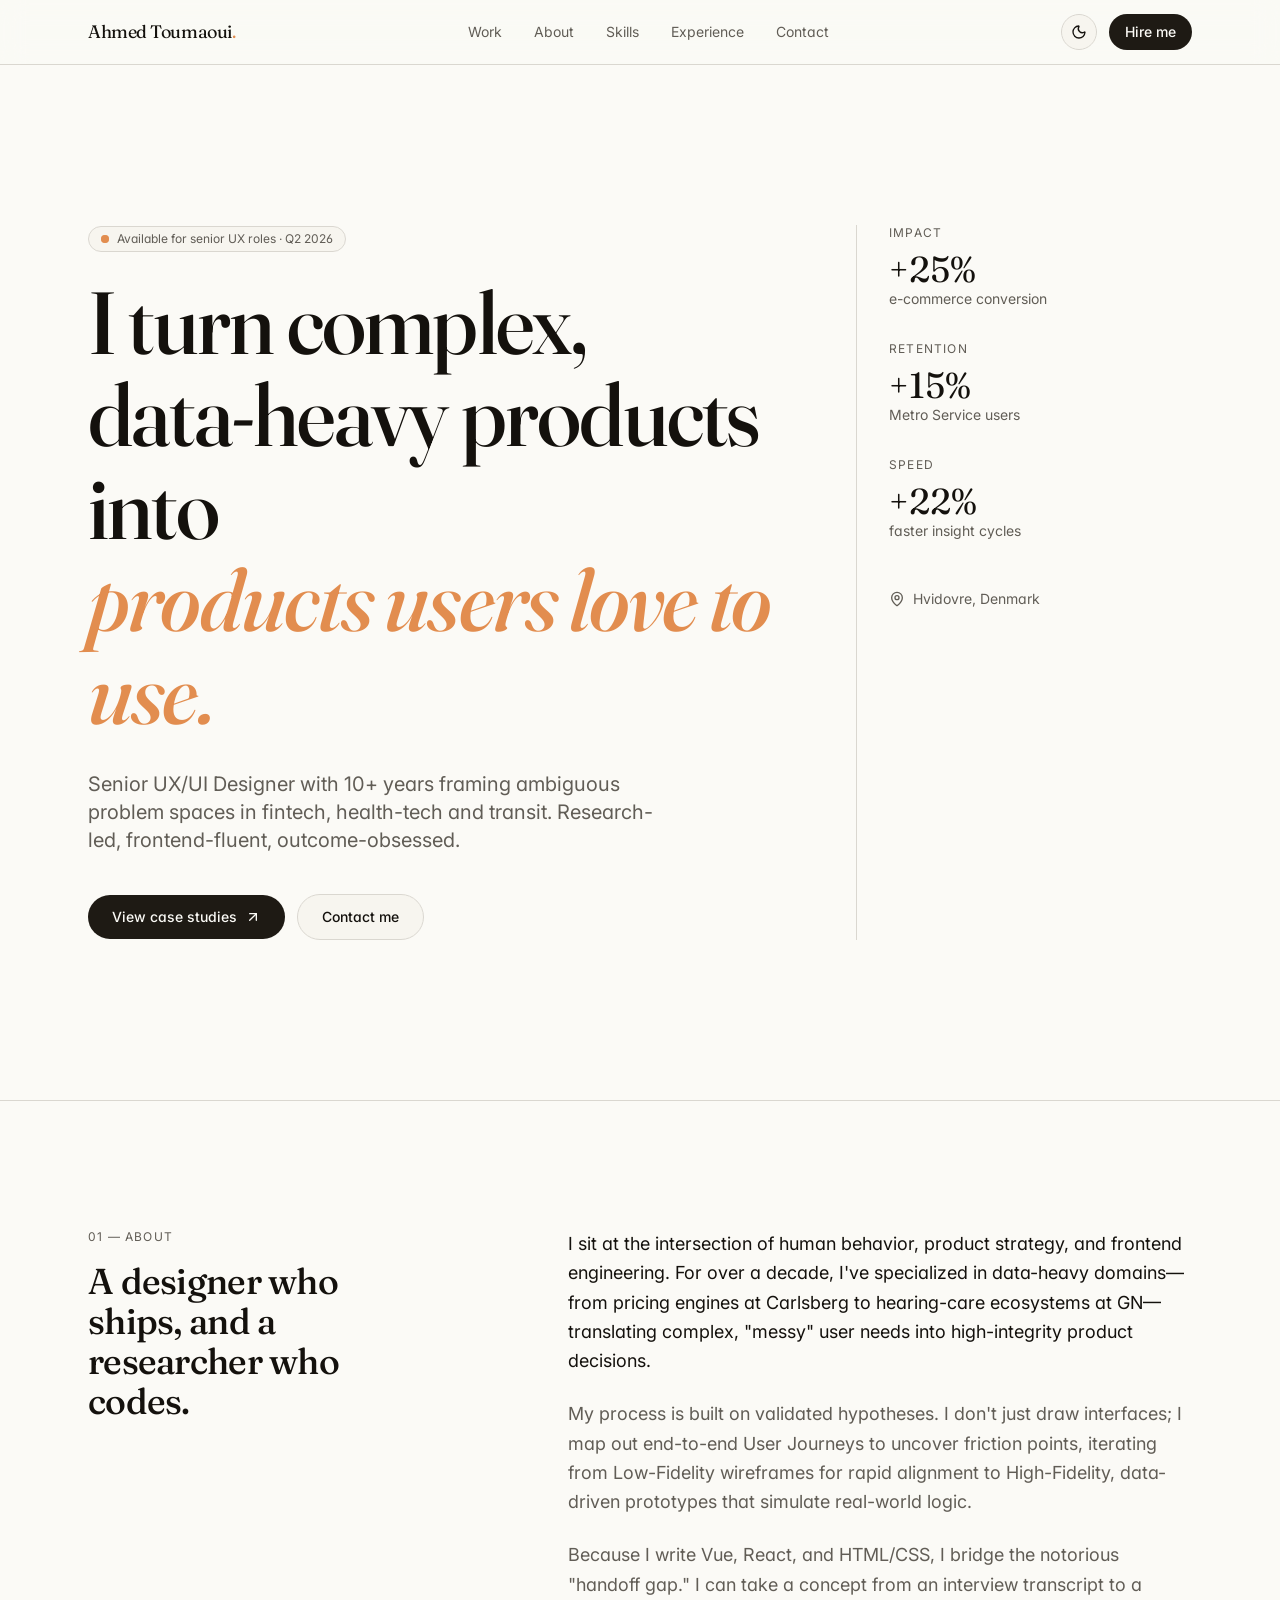
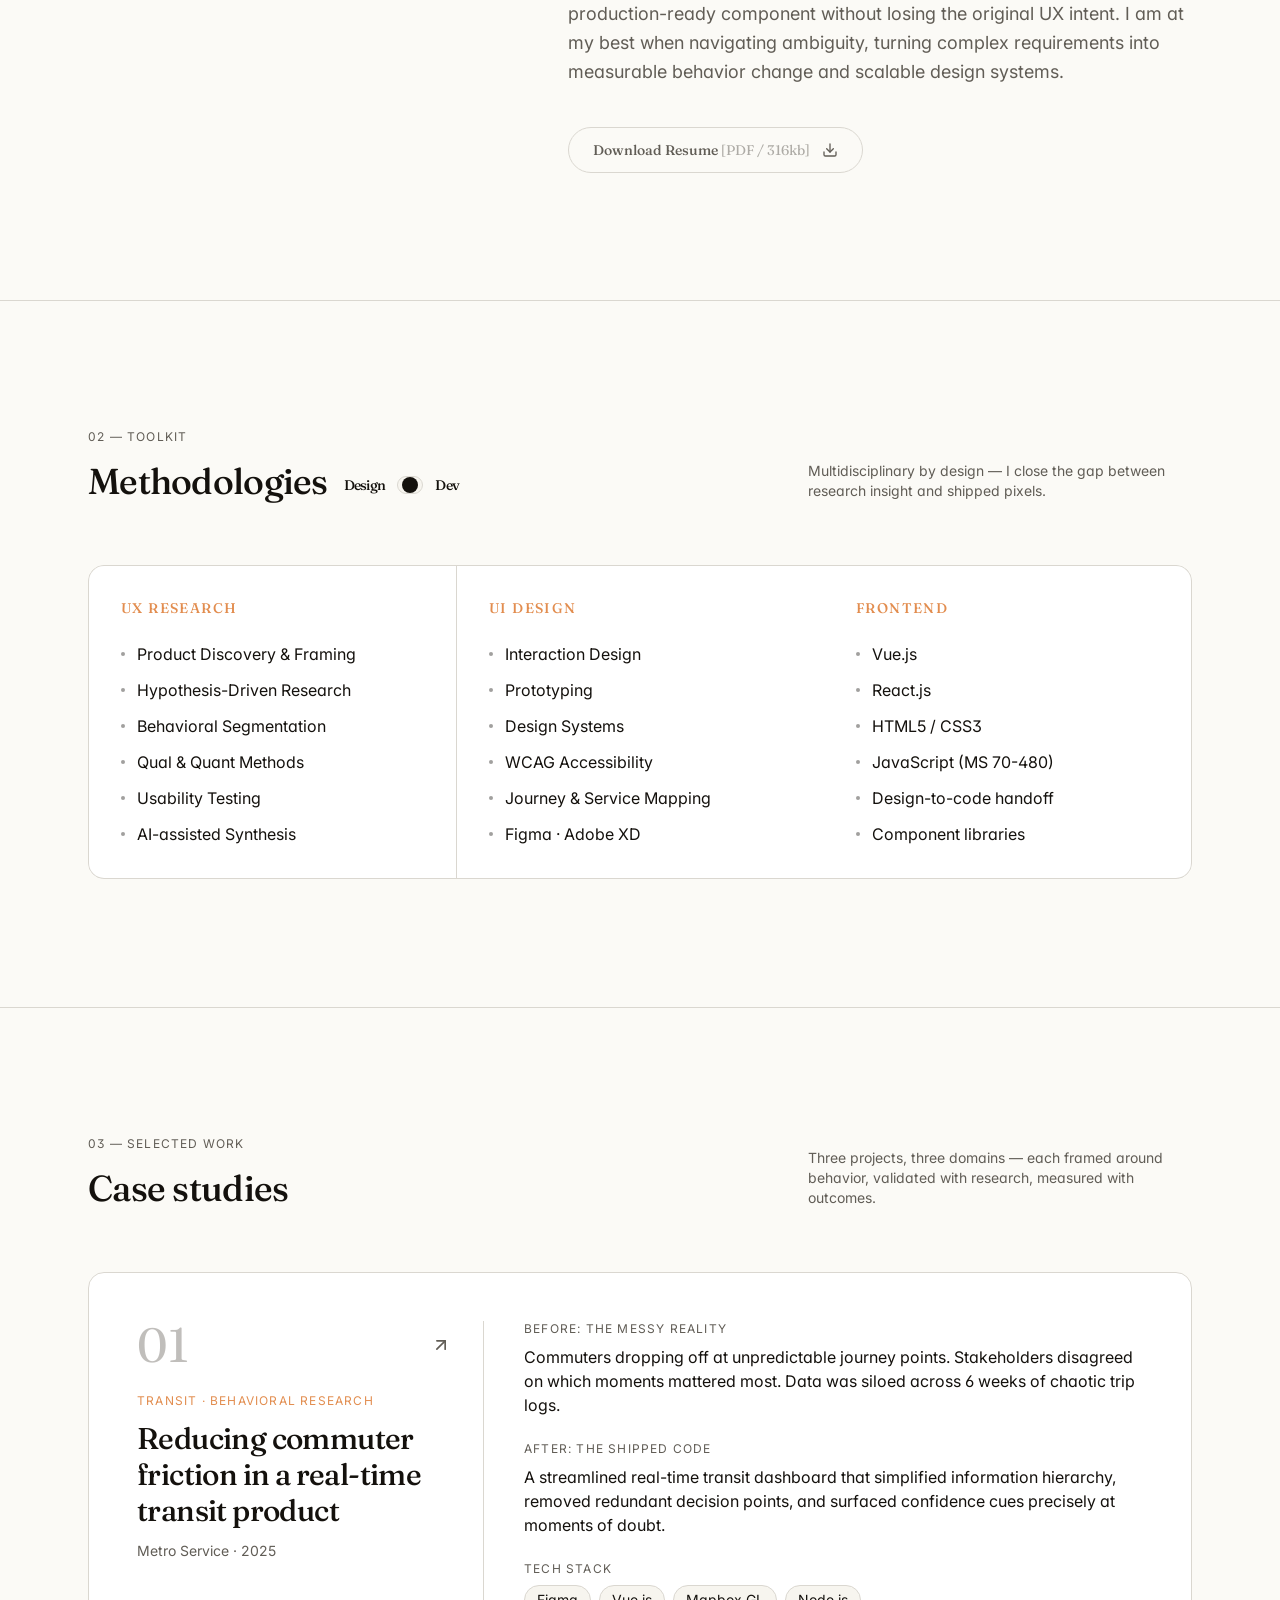
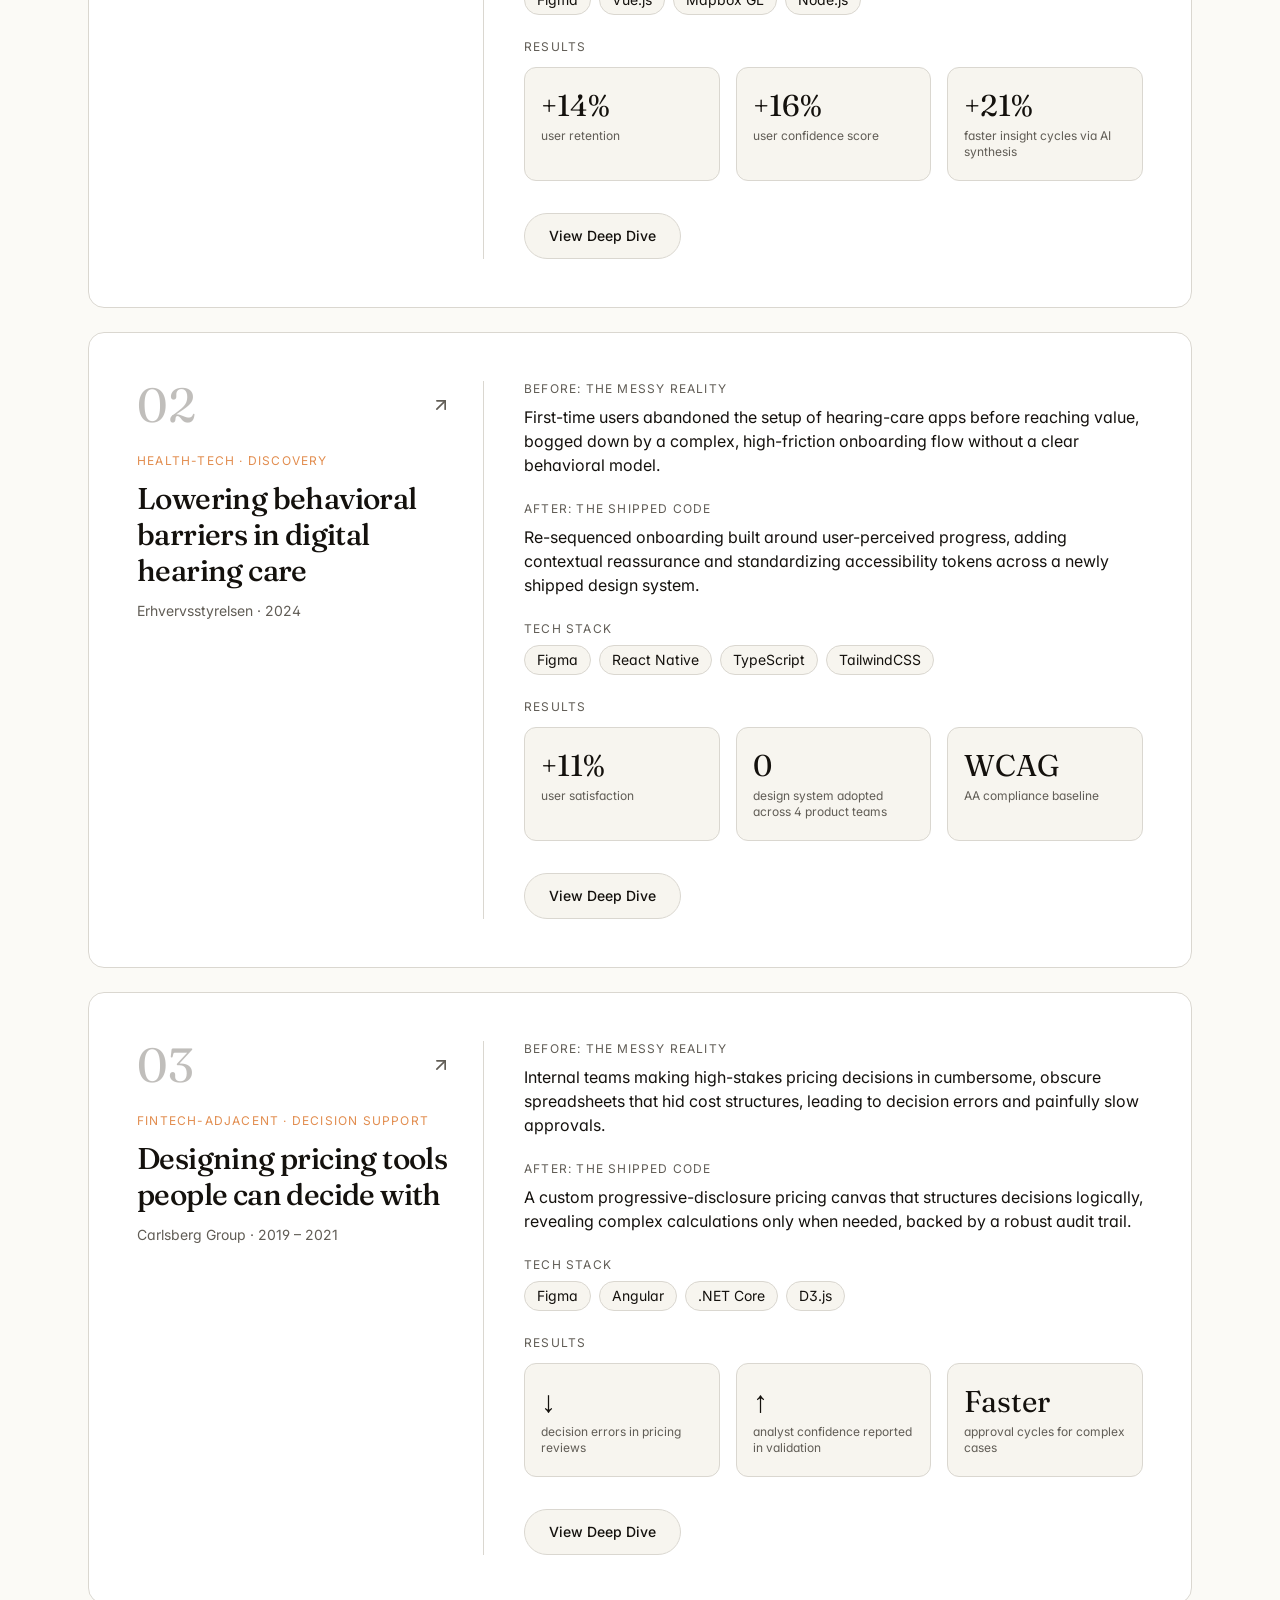
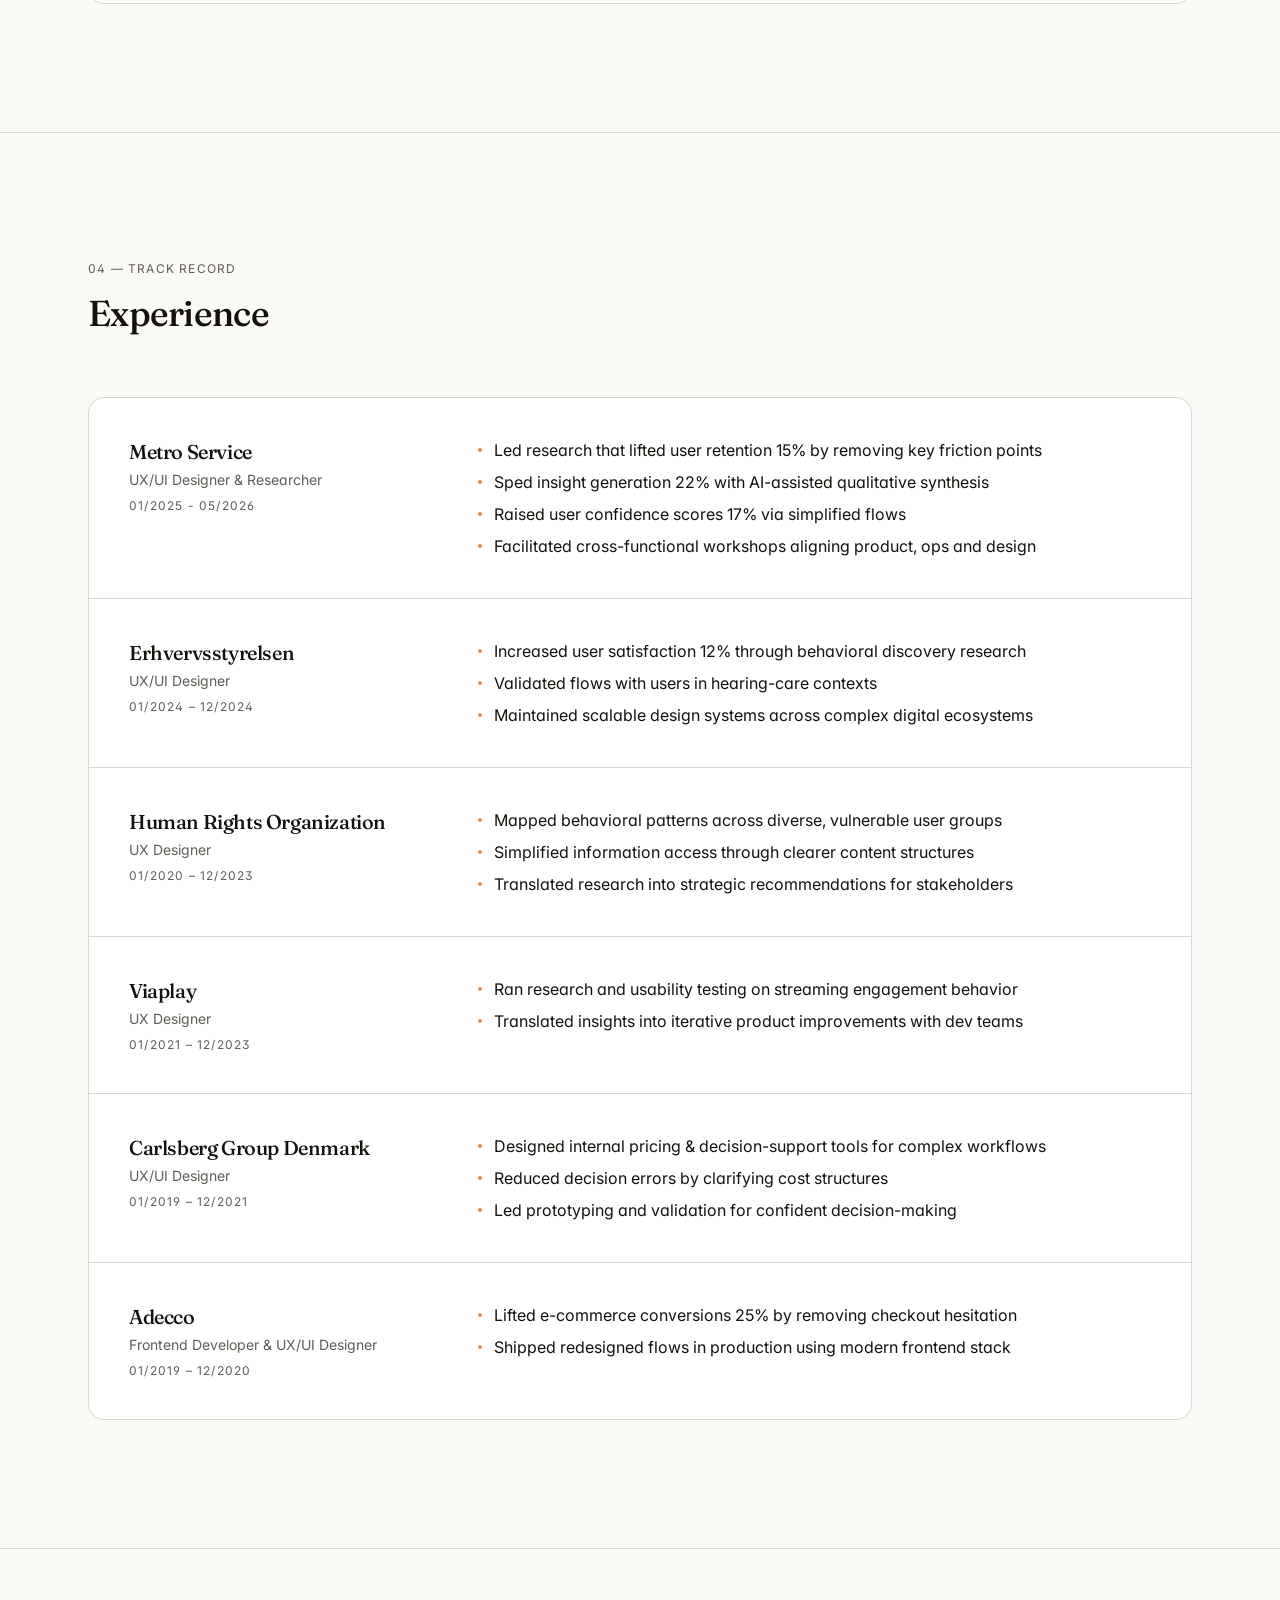
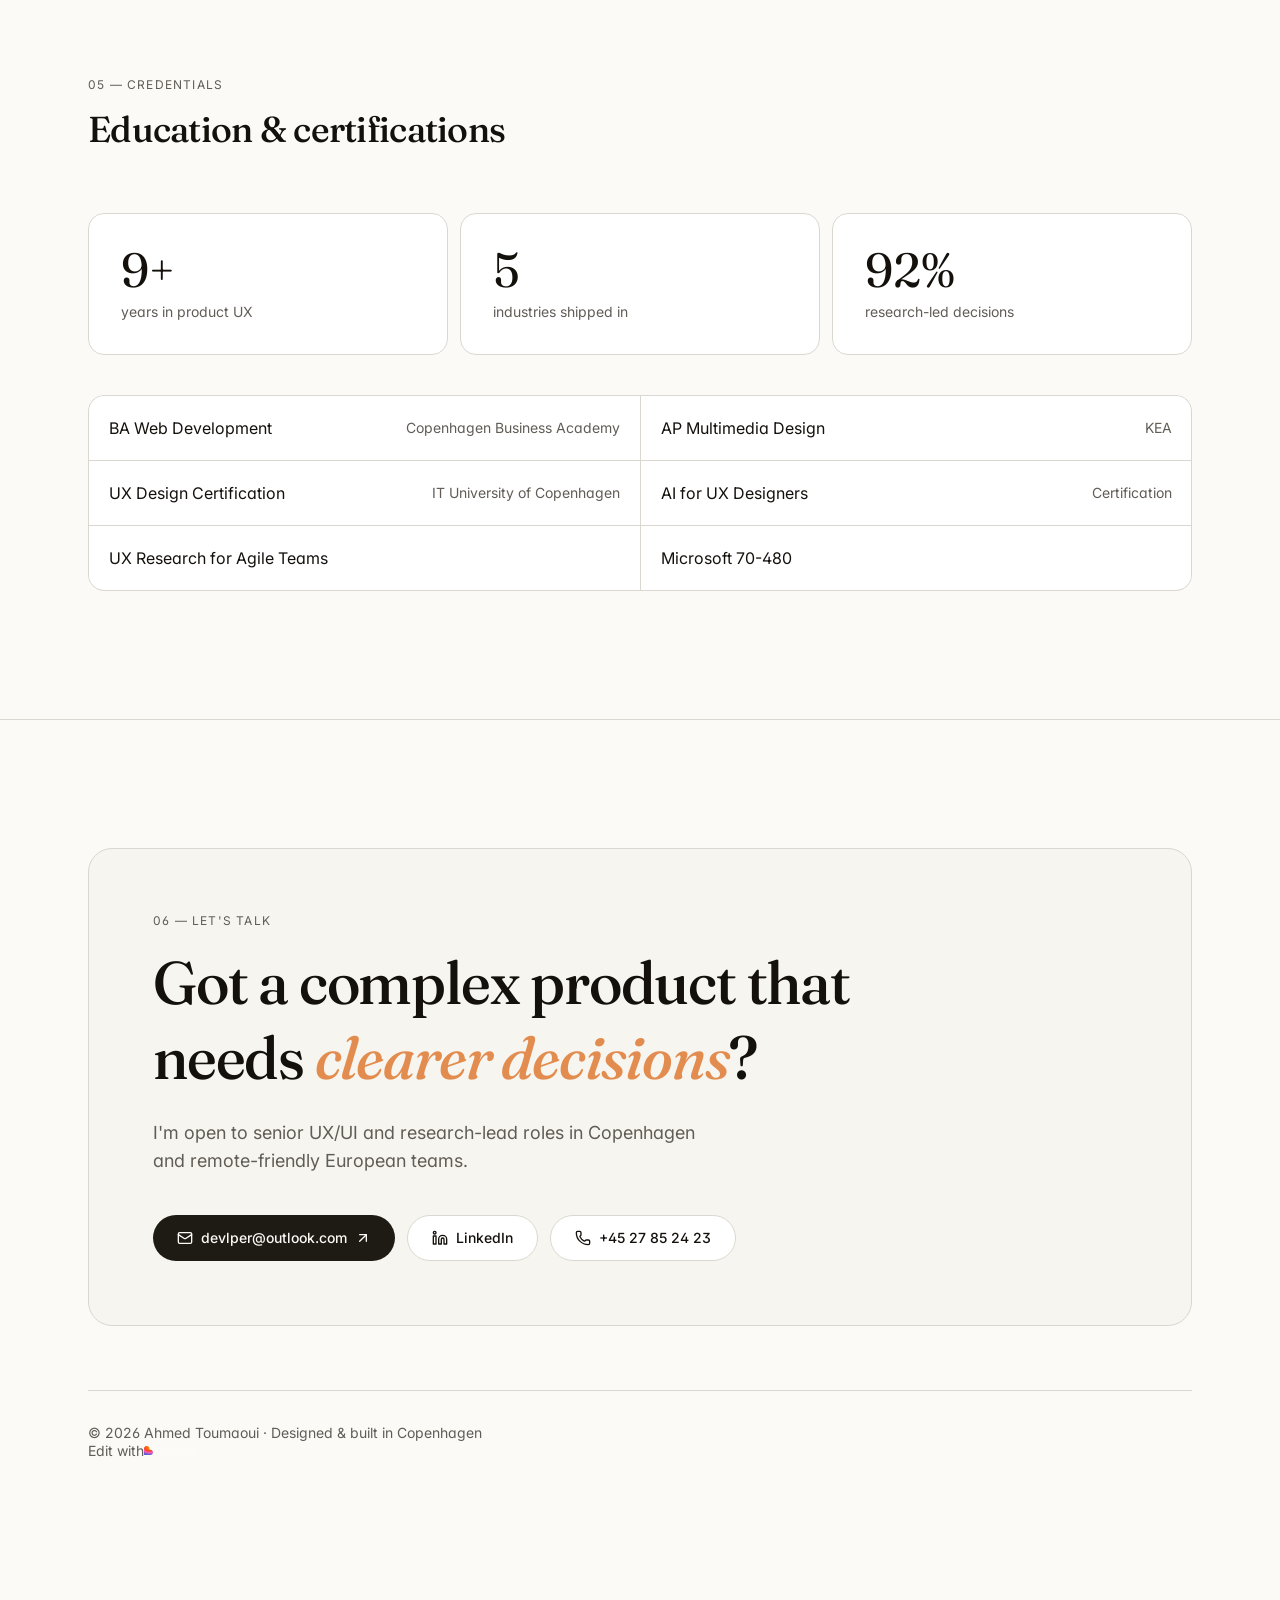
==== commit 2bf7a871: "Configure custom domain and update content" ====
--- a/index.html
+++ b/index.html
@@ -1,4 +1,4 @@
-<!DOCTYPE html><html lang="en"><head><meta charSet="utf-8"/><meta name="viewport" content="width=device-width, initial-scale=1"/><title>Ahmed Toumaoui — Senior UX/UI Designer &amp; Researcher</title><meta name="author" content="Lovable"/><meta name="twitter:card" content="summary"/><meta name="twitter:site" content="@Lovable"/><meta name="twitter:title" content="Lovable App"/><meta name="twitter:description" content="Portfolio Accelerator creates high-converting personal portfolio websites for tech professionals."/><meta property="og:image" content="https://pub-bb2e103a32db4e198524a2e9ed8f35b4.r2.dev/91144435-b0ad-4186-a7da-04b28da425d5/id-preview-af0e0718--3d7f6cf2-744a-4786-b96c-d4f20f81bf96.lovable.app-1776719765912.png"/><meta name="twitter:image" content="https://pub-bb2e103a32db4e198524a2e9ed8f35b4.r2.dev/91144435-b0ad-4186-a7da-04b28da425d5/id-preview-af0e0718--3d7f6cf2-744a-4786-b96c-d4f20f81bf96.lovable.app-1776719765912.png"/><meta name="description" content="Senior UX/UI Designer with 10+ years turning complex, data-heavy products into products users love to use. Research-led, frontend-fluent, outcome-driven."/><meta property="og:title" content="Ahmed Toumaoui — Senior UX/UI Designer &amp; Researcher"/><meta property="og:description" content="Research-driven UX/UI portfolio: case studies from Metro Service, GN Hearing and Carlsberg with measurable outcomes."/><meta property="og:type" content="website"/><link rel="preconnect" href="https://fonts.googleapis.com"/><link rel="preconnect" href="https://fonts.gstatic.com" crossorigin="anonymous"/><link rel="stylesheet" href="./assets/styles-C-ELE2Mh.css"/><link rel="stylesheet" href="https://fonts.googleapis.com/css2?family=Fraunces:ital,opsz,wght@0,9..144,400;0,9..144,500;1,9..144,500&amp;family=Inter:wght@400;500;600&amp;family=Fira+Code:wght@400;500;600&amp;family=JetBrains+Mono:wght@400;500;600&amp;display=swap"/>
+<!DOCTYPE html><html lang="en"><head><meta charSet="utf-8"/><meta name="viewport" content="width=device-width, initial-scale=1"/><title>Ahmed Toumaoui — Senior UX/UI Designer &amp; Researcher</title><meta name="author" content="Lovable"/><meta name="twitter:card" content="summary"/><meta name="twitter:site" content="@Lovable"/><meta name="twitter:title" content="Lovable App"/><meta name="twitter:description" content="Portfolio Accelerator creates high-converting personal portfolio websites for tech professionals."/><meta property="og:image" content="https://pub-bb2e103a32db4e198524a2e9ed8f35b4.r2.dev/91144435-b0ad-4186-a7da-04b28da425d5/id-preview-af0e0718--3d7f6cf2-744a-4786-b96c-d4f20f81bf96.lovable.app-1776719765912.png"/><meta name="twitter:image" content="https://pub-bb2e103a32db4e198524a2e9ed8f35b4.r2.dev/91144435-b0ad-4186-a7da-04b28da425d5/id-preview-af0e0718--3d7f6cf2-744a-4786-b96c-d4f20f81bf96.lovable.app-1776719765912.png"/><meta name="description" content="Senior UX/UI Designer with 10+ years turning complex, data-heavy products into products users love to use. Research-led, frontend-fluent, outcome-driven."/><meta property="og:title" content="Ahmed Toumaoui — Senior UX/UI Designer &amp; Researcher"/><meta property="og:description" content="Research-driven UX/UI portfolio: case studies from Metro Service, Erhvervsstyrelsen and Carlsberg with measurable outcomes."/><meta property="og:type" content="website"/><link rel="preconnect" href="https://fonts.googleapis.com"/><link rel="preconnect" href="https://fonts.gstatic.com" crossorigin="anonymous"/><link rel="stylesheet" href="./assets/styles-C-ELE2Mh.css"/><link rel="stylesheet" href="https://fonts.googleapis.com/css2?family=Fraunces:ital,opsz,wght@0,9..144,400;0,9..144,500;1,9..144,500&amp;family=Inter:wght@400;500;600&amp;family=Fira+Code:wght@400;500;600&amp;family=JetBrains+Mono:wght@400;500;600&amp;display=swap"/>
 <style>
 	@font-face {
 		font-family: 'CameraPlainVariable';
@@ -236,7 +236,7 @@
     <span class="font-display">Download Resume <span class="opacity-50 font-normal">[PDF / 316kb]</span></span>
     <svg xmlns="http://www.w3.org/2000/svg" width="16" height="16" viewBox="0 0 24 24" fill="none" stroke="currentColor" stroke-width="2" stroke-linecap="round" stroke-linejoin="round" class="transition-transform duration-300 group-hover:translate-y-1"><path d="M21 15v4a2 2 0 0 1-2 2H5a2 2 0 0 1-2-2v-4"/><polyline points="7 10 12 15 17 10"/><line x1="12" x2="12" y1="15" y2="3"/></svg>
   </a>
-</div></div></div></section><section id="skills" class="border-b border-hairline py-24 md:py-32"><div class="container-tight"><div class="mb-16 flex items-end justify-between"><div><p class="text-xs uppercase tracking-widest text-muted-foreground">02 — Toolkit</p><h2 class="mt-4 text-3xl md:text-4xl flex flex-wrap items-center gap-4 md:gap-6">Methodologies <div class="inline-flex items-center gap-3 mt-2 md:mt-0"><span id="label-design" class="text-sm font-medium transition-opacity opacity-100 cursor-pointer">Design</span><button id="mode-switch-btn" aria-label="Toggle Dev Mode" class="relative flex items-center w-12 h-6 px-1 bg-surface border border-hairline rounded-full transition-colors focus:outline-none focus:ring-2 focus:ring-accent focus:ring-offset-2"><div id="mode-switch-knob" class="w-4 h-4 bg-foreground rounded-full transition-transform duration-300 ease-out transform translate-x-0"></div></button><span id="label-dev" class="text-sm font-medium transition-opacity opacity-40 cursor-pointer">Dev</span></div></h2></div><p class="hidden max-w-sm text-sm text-muted-foreground md:block">Multidisciplinary by design — I close the gap between research insight and shipped pixels.</p></div><div class="grid gap-px overflow-hidden rounded-2xl border border-hairline bg-hairline md:grid-cols-3"><div class="bg-card p-8"><h3 class="text-sm uppercase tracking-widest text-accent"><span class="design-text">UX Research</span><span class="dev-text hidden">Data &amp; Testing</span></h3><ul class="mt-6 space-y-3"><li class="flex items-baseline gap-3 text-foreground"><span class="h-1 w-1 rounded-full bg-foreground/40"></span><span class="design-text">Product Discovery &amp; Framing</span><span class="dev-text hidden">API Design &amp; Requirements</span></li><li class="flex items-baseline gap-3 text-foreground"><span class="h-1 w-1 rounded-full bg-foreground/40"></span><span class="design-text">Hypothesis-Driven Research</span><span class="dev-text hidden">A/B Testing &amp; Telemetry</span></li><li class="flex items-baseline gap-3 text-foreground"><span class="h-1 w-1 rounded-full bg-foreground/40"></span><span class="design-text">Behavioral Segmentation</span><span class="dev-text hidden">Data Modeling</span></li><li class="flex items-baseline gap-3 text-foreground"><span class="h-1 w-1 rounded-full bg-foreground/40"></span><span class="design-text">Qual &amp; Quant Methods</span><span class="dev-text hidden">Performance Profiling</span></li><li class="flex items-baseline gap-3 text-foreground"><span class="h-1 w-1 rounded-full bg-foreground/40"></span><span class="design-text">Usability Testing</span><span class="dev-text hidden">E2E Testing (Cypress)</span></li><li class="flex items-baseline gap-3 text-foreground"><span class="h-1 w-1 rounded-full bg-foreground/40"></span><span class="design-text">AI-assisted Synthesis</span><span class="dev-text hidden">CI/CD Automation</span></li></ul></div><div class="bg-card p-8"><h3 class="text-sm uppercase tracking-widest text-accent"><span class="design-text">UI Design</span><span class="dev-text hidden">Frontend Arch.</span></h3><ul class="mt-6 space-y-3"><li class="flex items-baseline gap-3 text-foreground"><span class="h-1 w-1 rounded-full bg-foreground/40"></span><span class="design-text">Interaction Design</span><span class="dev-text hidden">State Management (Vuex)</span></li><li class="flex items-baseline gap-3 text-foreground"><span class="h-1 w-1 rounded-full bg-foreground/40"></span><span class="design-text">Prototyping</span><span class="dev-text hidden">Rapid Prototyping (Vite)</span></li><li class="flex items-baseline gap-3 text-foreground"><span class="h-1 w-1 rounded-full bg-foreground/40"></span><span class="design-text">Design Systems</span><span class="dev-text hidden">Component Driven Dev</span></li><li class="flex items-baseline gap-3 text-foreground"><span class="h-1 w-1 rounded-full bg-foreground/40"></span><span class="design-text">WCAG Accessibility</span><span class="dev-text hidden">Semantic HTML &amp; ARIA</span></li><li class="flex items-baseline gap-3 text-foreground"><span class="h-1 w-1 rounded-full bg-foreground/40"></span><span class="design-text">Journey &amp; Service Mapping</span><span class="dev-text hidden">Routing &amp; APIs</span></li><li class="flex items-baseline gap-3 text-foreground"><span class="h-1 w-1 rounded-full bg-foreground/40"></span><span class="design-text">Figma · Adobe XD</span><span class="dev-text hidden">Tailwind CSS / SCSS</span></li></ul></div><div class="bg-card p-8"><h3 class="text-sm uppercase tracking-widest text-accent"><span class="design-text">Frontend</span><span class="dev-text hidden">Tooling &amp; Backend</span></h3><ul class="mt-6 space-y-3"><li class="flex items-baseline gap-3 text-foreground"><span class="h-1 w-1 rounded-full bg-foreground/40"></span><span class="design-text">Vue.js</span><span class="dev-text hidden group relative cursor-help w-fit">Vue.js<span class="pointer-events-none absolute bottom-full left-0 mb-2 w-max rounded-md bg-foreground px-2 py-1 text-xs text-background opacity-0 transition-opacity group-hover:opacity-100 font-sans shadow-lg z-50">Composition API / Pinia / Vite</span></span></li><li class="flex items-baseline gap-3 text-foreground"><span class="h-1 w-1 rounded-full bg-foreground/40"></span><span class="design-text">React.js</span><span class="dev-text hidden">Database (SQL/NoSQL)</span></li><li class="flex items-baseline gap-3 text-foreground"><span class="h-1 w-1 rounded-full bg-foreground/40"></span><span class="design-text">HTML5 / CSS3</span><span class="dev-text hidden">REST / GraphQL APIs</span></li><li class="flex items-baseline gap-3 text-foreground"><span class="h-1 w-1 rounded-full bg-foreground/40"></span><span class="design-text">JavaScript (MS 70-480)</span><span class="dev-text hidden">Webpack / Vite Config</span></li><li class="flex items-baseline gap-3 text-foreground"><span class="h-1 w-1 rounded-full bg-foreground/40"></span><span class="design-text">Design-to-code handoff</span><span class="dev-text hidden">Version Control (Git)</span></li><li class="flex items-baseline gap-3 text-foreground"><span class="h-1 w-1 rounded-full bg-foreground/40"></span><span class="design-text">Component libraries</span><span class="dev-text hidden">Cloud Deploy (Vercel)</span></li></ul></div></div></div></section><section id="work" class="border-b border-hairline py-24 md:py-32"><div class="container-tight"><div class="mb-16 flex items-end justify-between"><div><p class="text-xs uppercase tracking-widest text-muted-foreground">03 — Selected work</p><h2 class="mt-4 text-3xl md:text-4xl">Case studies</h2></div><p class="hidden max-w-sm text-sm text-muted-foreground md:block">Three projects, three domains — each framed around behavior, validated with research, measured with outcomes.</p></div><div class="space-y-6"><article class="group grid gap-8 rounded-2xl border border-hairline bg-card p-8 transition hover:border-foreground/30 md:grid-cols-12 md:p-12"><header class="md:col-span-4"><div class="flex items-center justify-between"><span class="font-display text-5xl text-muted-foreground/40">01</span><svg xmlns="http://www.w3.org/2000/svg" width="24" height="24" viewBox="0 0 24 24" fill="none" stroke="currentColor" stroke-width="2" stroke-linecap="round" stroke-linejoin="round" class="lucide lucide-arrow-up-right h-5 w-5 text-muted-foreground transition group-hover:-translate-y-0.5 group-hover:translate-x-0.5 group-hover:text-foreground" aria-hidden="true"><path d="M7 7h10v10"></path><path d="M7 17 17 7"></path></svg></div><p class="mt-6 text-xs uppercase tracking-widest text-accent">Transit · Behavioral Research</p><a href="Casestudy/metro-service.html" class="block relative z-10 hover:text-accent transition-colors w-full"><h3 class="mt-3 text-2xl md:text-3xl">Reducing commuter friction in a real-time transit product</h3></a><p class="mt-3 text-sm text-muted-foreground">Metro Service<!-- --> · <!-- -->2025</p></header><div class="space-y-6 md:col-span-8 md:border-l md:border-hairline md:pl-10"><div><p class="mb-2 text-xs uppercase tracking-widest text-muted-foreground">Before: The Messy Reality</p><div class="text-foreground">Commuters dropping off at unpredictable journey points. Stakeholders disagreed on which moments mattered most. Data was siloed across 6 weeks of chaotic trip logs.</div></div><div><p class="mb-2 text-xs uppercase tracking-widest text-muted-foreground">After: The Shipped Code</p><div class="text-foreground">A streamlined real-time transit dashboard that simplified information hierarchy, removed redundant decision points, and surfaced confidence cues precisely at moments of doubt.</div></div><div><p class="mb-2 text-xs uppercase tracking-widest text-muted-foreground">Tech Stack</p><div class="flex flex-wrap gap-2 text-sm text-foreground"><span class="rounded-full border border-hairline bg-surface px-3 py-1">Figma</span><span class="rounded-full border border-hairline bg-surface px-3 py-1">Vue.js</span><span class="rounded-full border border-hairline bg-surface px-3 py-1">Mapbox GL</span><span class="rounded-full border border-hairline bg-surface px-3 py-1">Node.js</span></div></div><div><p class="mb-3 text-xs uppercase tracking-widest text-muted-foreground">Results</p><div class="grid grid-cols-3 gap-4"><div class="rounded-xl border border-hairline bg-surface px-4 py-5"><div class="font-display text-2xl text-foreground md:text-3xl">+15%</div><div class="mt-1 text-xs text-muted-foreground">user retention</div></div><div class="rounded-xl border border-hairline bg-surface px-4 py-5"><div class="font-display text-2xl text-foreground md:text-3xl">+17%</div><div class="mt-1 text-xs text-muted-foreground">user confidence score</div></div><div class="rounded-xl border border-hairline bg-surface px-4 py-5"><div class="font-display text-2xl text-foreground md:text-3xl">+22%</div><div class="mt-1 text-xs text-muted-foreground">faster insight cycles via AI synthesis</div></div></div><div class="mt-8"><a href="Casestudy/metro-service.html" class="inline-flex items-center gap-2 rounded-full border border-hairline bg-surface px-6 py-3 text-sm font-medium text-foreground transition hover:bg-muted">View Deep Dive</a></div></div></div></article><article class="group grid gap-8 rounded-2xl border border-hairline bg-card p-8 transition hover:border-foreground/30 md:grid-cols-12 md:p-12"><header class="md:col-span-4"><div class="flex items-center justify-between"><span class="font-display text-5xl text-muted-foreground/40">02</span><svg xmlns="http://www.w3.org/2000/svg" width="24" height="24" viewBox="0 0 24 24" fill="none" stroke="currentColor" stroke-width="2" stroke-linecap="round" stroke-linejoin="round" class="lucide lucide-arrow-up-right h-5 w-5 text-muted-foreground transition group-hover:-translate-y-0.5 group-hover:translate-x-0.5 group-hover:text-foreground" aria-hidden="true"><path d="M7 7h10v10"></path><path d="M7 17 17 7"></path></svg></div><p class="mt-6 text-xs uppercase tracking-widest text-accent">Health-tech · Discovery</p><a href="Casestudy/gn-hearing.html" class="block relative z-10 hover:text-accent transition-colors w-full"><h3 class="mt-3 text-2xl md:text-3xl">Lowering behavioral barriers in digital hearing care</h3></a><p class="mt-3 text-sm text-muted-foreground">GN Hearing<!-- --> · <!-- -->2024</p></header><div class="space-y-6 md:col-span-8 md:border-l md:border-hairline md:pl-10"><div><p class="mb-2 text-xs uppercase tracking-widest text-muted-foreground">Before: The Messy Reality</p><div class="text-foreground">First-time users abandoned the setup of hearing-care apps before reaching value, bogged down by a complex, high-friction onboarding flow without a clear behavioral model.</div></div><div><p class="mb-2 text-xs uppercase tracking-widest text-muted-foreground">After: The Shipped Code</p><div class="text-foreground">Re-sequenced onboarding built around user-perceived progress, adding contextual reassurance and standardizing accessibility tokens across a newly shipped design system.</div></div><div><p class="mb-2 text-xs uppercase tracking-widest text-muted-foreground">Tech Stack</p><div class="flex flex-wrap gap-2 text-sm text-foreground"><span class="rounded-full border border-hairline bg-surface px-3 py-1">Figma</span><span class="rounded-full border border-hairline bg-surface px-3 py-1">React Native</span><span class="rounded-full border border-hairline bg-surface px-3 py-1">TypeScript</span><span class="rounded-full border border-hairline bg-surface px-3 py-1">TailwindCSS</span></div></div><div><p class="mb-3 text-xs uppercase tracking-widest text-muted-foreground">Results</p><div class="grid grid-cols-3 gap-4"><div class="rounded-xl border border-hairline bg-surface px-4 py-5"><div class="font-display text-2xl text-foreground md:text-3xl">+12%</div><div class="mt-1 text-xs text-muted-foreground">user satisfaction</div></div><div class="rounded-xl border border-hairline bg-surface px-4 py-5"><div class="font-display text-2xl text-foreground md:text-3xl">1</div><div class="mt-1 text-xs text-muted-foreground">design system adopted across 4 product teams</div></div><div class="rounded-xl border border-hairline bg-surface px-4 py-5"><div class="font-display text-2xl text-foreground md:text-3xl">WCAG</div><div class="mt-1 text-xs text-muted-foreground">AA compliance baseline</div></div></div><div class="mt-8"><a href="Casestudy/gn-hearing.html" class="inline-flex items-center gap-2 rounded-full border border-hairline bg-surface px-6 py-3 text-sm font-medium text-foreground transition hover:bg-muted">View Deep Dive</a></div></div></div></article><article class="group grid gap-8 rounded-2xl border border-hairline bg-card p-8 transition hover:border-foreground/30 md:grid-cols-12 md:p-12"><header class="md:col-span-4"><div class="flex items-center justify-between"><span class="font-display text-5xl text-muted-foreground/40">03</span><svg xmlns="http://www.w3.org/2000/svg" width="24" height="24" viewBox="0 0 24 24" fill="none" stroke="currentColor" stroke-width="2" stroke-linecap="round" stroke-linejoin="round" class="lucide lucide-arrow-up-right h-5 w-5 text-muted-foreground transition group-hover:-translate-y-0.5 group-hover:translate-x-0.5 group-hover:text-foreground" aria-hidden="true"><path d="M7 7h10v10"></path><path d="M7 17 17 7"></path></svg></div><p class="mt-6 text-xs uppercase tracking-widest text-accent">Fintech-adjacent · Decision Support</p><a href="Casestudy/carlsberg.html" class="block relative z-10 hover:text-accent transition-colors w-full"><h3 class="mt-3 text-2xl md:text-3xl">Designing pricing tools people can decide with</h3></a><p class="mt-3 text-sm text-muted-foreground">Carlsberg Group<!-- --> · <!-- -->2019 – 2021</p></header><div class="space-y-6 md:col-span-8 md:border-l md:border-hairline md:pl-10"><div><p class="mb-2 text-xs uppercase tracking-widest text-muted-foreground">Before: The Messy Reality</p><div class="text-foreground">Internal teams making high-stakes pricing decisions in cumbersome, obscure spreadsheets that hid cost structures, leading to decision errors and painfully slow approvals.</div></div><div><p class="mb-2 text-xs uppercase tracking-widest text-muted-foreground">After: The Shipped Code</p><div class="text-foreground">A custom progressive-disclosure pricing canvas that structures decisions logically, revealing complex calculations only when needed, backed by a robust audit trail.</div></div><div><p class="mb-2 text-xs uppercase tracking-widest text-muted-foreground">Tech Stack</p><div class="flex flex-wrap gap-2 text-sm text-foreground"><span class="rounded-full border border-hairline bg-surface px-3 py-1">Figma</span><span class="rounded-full border border-hairline bg-surface px-3 py-1">Angular</span><span class="rounded-full border border-hairline bg-surface px-3 py-1">.NET Core</span><span class="rounded-full border border-hairline bg-surface px-3 py-1">D3.js</span></div></div><div><p class="mb-3 text-xs uppercase tracking-widest text-muted-foreground">Results</p><div class="grid grid-cols-3 gap-4"><div class="rounded-xl border border-hairline bg-surface px-4 py-5"><div class="font-display text-2xl text-foreground md:text-3xl">↓</div><div class="mt-1 text-xs text-muted-foreground">decision errors in pricing reviews</div></div><div class="rounded-xl border border-hairline bg-surface px-4 py-5"><div class="font-display text-2xl text-foreground md:text-3xl">↑</div><div class="mt-1 text-xs text-muted-foreground">analyst confidence reported in validation</div></div><div class="rounded-xl border border-hairline bg-surface px-4 py-5"><div class="font-display text-2xl text-foreground md:text-3xl">Faster</div><div class="mt-1 text-xs text-muted-foreground">approval cycles for complex cases</div></div></div><div class="mt-8"><a href="Casestudy/carlsberg.html" class="inline-flex items-center gap-2 rounded-full border border-hairline bg-surface px-6 py-3 text-sm font-medium text-foreground transition hover:bg-muted">View Deep Dive</a></div></div></div></article></div></div></section><section id="experience" class="border-b border-hairline py-24 md:py-32"><div class="container-tight"><div class="mb-16"><p class="text-xs uppercase tracking-widest text-muted-foreground">04 — Track record</p><h2 class="mt-4 text-3xl md:text-4xl">Experience</h2></div><ol class="space-y-px overflow-hidden rounded-2xl border border-hairline bg-hairline"><li class="grid gap-6 bg-card p-8 md:grid-cols-12 md:p-10"><div class="md:col-span-4"><h3 class="text-xl text-foreground">Metro Service</h3><p class="mt-1 text-sm text-muted-foreground">UX/UI Designer &amp; Researcher</p><p class="mt-2 text-xs uppercase tracking-widest text-muted-foreground">01/2025  Present</p></div><ul class="space-y-2 md:col-span-8"><li class="flex gap-3 text-foreground"><span class="mt-2.5 h-1 w-1 shrink-0 rounded-full bg-accent"></span><span>Led research that lifted user retention 15% by removing key friction points</span></li><li class="flex gap-3 text-foreground"><span class="mt-2.5 h-1 w-1 shrink-0 rounded-full bg-accent"></span><span>Sped insight generation 22% with AI-assisted qualitative synthesis</span></li><li class="flex gap-3 text-foreground"><span class="mt-2.5 h-1 w-1 shrink-0 rounded-full bg-accent"></span><span>Raised user confidence scores 17% via simplified flows</span></li><li class="flex gap-3 text-foreground"><span class="mt-2.5 h-1 w-1 shrink-0 rounded-full bg-accent"></span><span>Facilitated cross-functional workshops aligning product, ops and design</span></li></ul></li><li class="grid gap-6 bg-card p-8 md:grid-cols-12 md:p-10"><div class="md:col-span-4"><h3 class="text-xl text-foreground">GN Hearing</h3><p class="mt-1 text-sm text-muted-foreground">UX/UI Designer</p><p class="mt-2 text-xs uppercase tracking-widest text-muted-foreground">01/2024 – 12/2024</p></div><ul class="space-y-2 md:col-span-8"><li class="flex gap-3 text-foreground"><span class="mt-2.5 h-1 w-1 shrink-0 rounded-full bg-accent"></span><span>Increased user satisfaction 12% through behavioral discovery research</span></li><li class="flex gap-3 text-foreground"><span class="mt-2.5 h-1 w-1 shrink-0 rounded-full bg-accent"></span><span>Validated flows with users in hearing-care contexts</span></li><li class="flex gap-3 text-foreground"><span class="mt-2.5 h-1 w-1 shrink-0 rounded-full bg-accent"></span><span>Maintained scalable design systems across complex digital ecosystems</span></li></ul></li><li class="grid gap-6 bg-card p-8 md:grid-cols-12 md:p-10"><div class="md:col-span-4"><h3 class="text-xl text-foreground">Human Rights Organization</h3><p class="mt-1 text-sm text-muted-foreground">UX Designer</p><p class="mt-2 text-xs uppercase tracking-widest text-muted-foreground">01/2020 – 12/2023</p></div><ul class="space-y-2 md:col-span-8"><li class="flex gap-3 text-foreground"><span class="mt-2.5 h-1 w-1 shrink-0 rounded-full bg-accent"></span><span>Mapped behavioral patterns across diverse, vulnerable user groups</span></li><li class="flex gap-3 text-foreground"><span class="mt-2.5 h-1 w-1 shrink-0 rounded-full bg-accent"></span><span>Simplified information access through clearer content structures</span></li><li class="flex gap-3 text-foreground"><span class="mt-2.5 h-1 w-1 shrink-0 rounded-full bg-accent"></span><span>Translated research into strategic recommendations for stakeholders</span></li></ul></li><li class="grid gap-6 bg-card p-8 md:grid-cols-12 md:p-10"><div class="md:col-span-4"><h3 class="text-xl text-foreground">Viaplay</h3><p class="mt-1 text-sm text-muted-foreground">UX Designer</p><p class="mt-2 text-xs uppercase tracking-widest text-muted-foreground">01/2021 – 12/2023</p></div><ul class="space-y-2 md:col-span-8"><li class="flex gap-3 text-foreground"><span class="mt-2.5 h-1 w-1 shrink-0 rounded-full bg-accent"></span><span>Ran research and usability testing on streaming engagement behavior</span></li><li class="flex gap-3 text-foreground"><span class="mt-2.5 h-1 w-1 shrink-0 rounded-full bg-accent"></span><span>Translated insights into iterative product improvements with dev teams</span></li></ul></li><li class="grid gap-6 bg-card p-8 md:grid-cols-12 md:p-10"><div class="md:col-span-4"><h3 class="text-xl text-foreground">Carlsberg Group Denmark</h3><p class="mt-1 text-sm text-muted-foreground">UX/UI Designer</p><p class="mt-2 text-xs uppercase tracking-widest text-muted-foreground">01/2019 – 12/2021</p></div><ul class="space-y-2 md:col-span-8"><li class="flex gap-3 text-foreground"><span class="mt-2.5 h-1 w-1 shrink-0 rounded-full bg-accent"></span><span>Designed internal pricing &amp; decision-support tools for complex workflows</span></li><li class="flex gap-3 text-foreground"><span class="mt-2.5 h-1 w-1 shrink-0 rounded-full bg-accent"></span><span>Reduced decision errors by clarifying cost structures</span></li><li class="flex gap-3 text-foreground"><span class="mt-2.5 h-1 w-1 shrink-0 rounded-full bg-accent"></span><span>Led prototyping and validation for confident decision-making</span></li></ul></li><li class="grid gap-6 bg-card p-8 md:grid-cols-12 md:p-10"><div class="md:col-span-4"><h3 class="text-xl text-foreground">Adecco</h3><p class="mt-1 text-sm text-muted-foreground">Frontend Developer &amp; UX/UI Designer</p><p class="mt-2 text-xs uppercase tracking-widest text-muted-foreground">01/2019 – 12/2020</p></div><ul class="space-y-2 md:col-span-8"><li class="flex gap-3 text-foreground"><span class="mt-2.5 h-1 w-1 shrink-0 rounded-full bg-accent"></span><span>Lifted e-commerce conversions 25% by removing checkout hesitation</span></li><li class="flex gap-3 text-foreground"><span class="mt-2.5 h-1 w-1 shrink-0 rounded-full bg-accent"></span><span>Shipped redesigned flows in production using modern frontend stack</span></li></ul></li></ol></div></section><section class="border-b border-hairline py-24 md:py-32"><div class="container-tight"><div class="mb-16"><p class="text-xs uppercase tracking-widest text-muted-foreground">05 — Credentials</p><h2 class="mt-4 text-3xl md:text-4xl">Education &amp; certifications</h2></div><div class="grid gap-3 md:grid-cols-3"><div class="rounded-2xl border border-hairline bg-card p-8"><div class="font-display text-5xl text-foreground">10+</div><p class="mt-2 text-sm text-muted-foreground">years in product UX</p></div><div class="rounded-2xl border border-hairline bg-card p-8"><div class="font-display text-5xl text-foreground">6</div><p class="mt-2 text-sm text-muted-foreground">industries shipped in</p></div><div class="rounded-2xl border border-hairline bg-card p-8"><div class="font-display text-5xl text-foreground">100%</div><p class="mt-2 text-sm text-muted-foreground">research-led decisions</p></div></div><ul class="mt-10 grid gap-px overflow-hidden rounded-2xl border border-hairline bg-hairline md:grid-cols-2"><li class="flex items-center justify-between gap-4 bg-card p-5"><span class="text-foreground">BA Web Development</span><span class="text-sm text-muted-foreground">Copenhagen Business Academy</span></li><li class="flex items-center justify-between gap-4 bg-card p-5"><span class="text-foreground">AP Multimedia Design</span><span class="text-sm text-muted-foreground">KEA</span></li><li class="flex items-center justify-between gap-4 bg-card p-5"><span class="text-foreground">UX Design Certification</span><span class="text-sm text-muted-foreground">IT University of Copenhagen</span></li><li class="flex items-center justify-between gap-4 bg-card p-5"><span class="text-foreground">AI for UX Designers</span><span class="text-sm text-muted-foreground">Certification</span></li><li class="flex items-center justify-between gap-4 bg-card p-5"><span class="text-foreground">UX Research for Agile Teams</span><span class="text-sm text-muted-foreground">Certification</span></li><li class="flex items-center justify-between gap-4 bg-card p-5"><span class="text-foreground">Microsoft 70-480</span><span class="text-sm text-muted-foreground">HTML5, CSS3, JavaScript</span></li></ul></div></section><section id="contact" class="py-24 md:py-32"><div class="container-tight"><div class="rounded-3xl border border-hairline bg-surface p-10 md:p-16"><p class="text-xs uppercase tracking-widest text-muted-foreground">06 — Let&#x27;s talk</p><h2 class="mt-4 max-w-3xl text-balance text-4xl leading-tight md:text-6xl">Got a complex product that needs <span class="italic text-accent">clearer decisions</span>?</h2><p class="mt-6 max-w-xl text-lg text-muted-foreground">I&#x27;m open to senior UX/UI and research-lead roles in Copenhagen and remote-friendly European teams.</p><div class="mt-10 flex flex-wrap gap-3"><a href="mailto:devlper@outlook.com" class="group inline-flex items-center gap-2 rounded-full bg-primary px-6 py-3 text-sm font-medium text-primary-foreground transition hover:opacity-90"><svg xmlns="http://www.w3.org/2000/svg" width="24" height="24" viewBox="0 0 24 24" fill="none" stroke="currentColor" stroke-width="2" stroke-linecap="round" stroke-linejoin="round" class="lucide lucide-mail h-4 w-4" aria-hidden="true"><path d="m22 7-8.991 5.727a2 2 0 0 1-2.009 0L2 7"></path><rect x="2" y="4" width="20" height="16" rx="2"></rect></svg>devlper@outlook.com<svg xmlns="http://www.w3.org/2000/svg" width="24" height="24" viewBox="0 0 24 24" fill="none" stroke="currentColor" stroke-width="2" stroke-linecap="round" stroke-linejoin="round" class="lucide lucide-arrow-up-right h-4 w-4 transition group-hover:-translate-y-0.5 group-hover:translate-x-0.5" aria-hidden="true"><path d="M7 7h10v10"></path><path d="M7 17 17 7"></path></svg></a><a href="https://linkedin.com/in/ahmedtoumaoui" target="_blank" rel="noreferrer" class="inline-flex items-center gap-2 rounded-full border border-hairline bg-card px-6 py-3 text-sm font-medium text-foreground transition hover:bg-muted"><svg xmlns="http://www.w3.org/2000/svg" width="24" height="24" viewBox="0 0 24 24" fill="none" stroke="currentColor" stroke-width="2" stroke-linecap="round" stroke-linejoin="round" class="lucide lucide-linkedin h-4 w-4" aria-hidden="true"><path d="M16 8a6 6 0 0 1 6 6v7h-4v-7a2 2 0 0 0-2-2 2 2 0 0 0-2 2v7h-4v-7a6 6 0 0 1 6-6z"></path><rect width="4" height="12" x="2" y="9"></rect><circle cx="4" cy="4" r="2"></circle></svg>LinkedIn</a><a href="tel:+4527852423" class="inline-flex items-center gap-2 rounded-full border border-hairline bg-card px-6 py-3 text-sm font-medium text-foreground transition hover:bg-muted"><svg xmlns="http://www.w3.org/2000/svg" width="24" height="24" viewBox="0 0 24 24" fill="none" stroke="currentColor" stroke-width="2" stroke-linecap="round" stroke-linejoin="round" class="lucide lucide-phone h-4 w-4" aria-hidden="true"><path d="M13.832 16.568a1 1 0 0 0 1.213-.303l.355-.465A2 2 0 0 1 17 15h3a2 2 0 0 1 2 2v3a2 2 0 0 1-2 2A18 18 0 0 1 2 4a2 2 0 0 1 2-2h3a2 2 0 0 1 2 2v3a2 2 0 0 1-.8 1.6l-.468.351a1 1 0 0 0-.292 1.233 14 14 0 0 0 6.392 6.384"></path></svg>+45 27 85 24 23</a></div></div><footer class="mt-16 flex flex-col items-start justify-between gap-4 border-t border-hairline pt-8 text-sm text-muted-foreground md:flex-row md:items-center"><p>© <!-- -->2026<!-- --> Ahmed Toumaoui · Designed &amp; built in Copenhagen</
+</div></div></div></section><section id="skills" class="border-b border-hairline py-24 md:py-32"><div class="container-tight"><div class="mb-16 flex items-end justify-between"><div><p class="text-xs uppercase tracking-widest text-muted-foreground">02 — Toolkit</p><h2 class="mt-4 text-3xl md:text-4xl flex flex-wrap items-center gap-4 md:gap-6">Methodologies <div class="inline-flex items-center gap-3 mt-2 md:mt-0"><span id="label-design" class="text-sm font-medium transition-opacity opacity-100 cursor-pointer">Design</span><button id="mode-switch-btn" aria-label="Toggle Dev Mode" class="relative flex items-center w-12 h-6 px-1 bg-surface border border-hairline rounded-full transition-colors focus:outline-none focus:ring-2 focus:ring-accent focus:ring-offset-2"><div id="mode-switch-knob" class="w-4 h-4 bg-foreground rounded-full transition-transform duration-300 ease-out transform translate-x-0"></div></button><span id="label-dev" class="text-sm font-medium transition-opacity opacity-40 cursor-pointer">Dev</span></div></h2></div><p class="hidden max-w-sm text-sm text-muted-foreground md:block">Multidisciplinary by design — I close the gap between research insight and shipped pixels.</p></div><div class="grid gap-px overflow-hidden rounded-2xl border border-hairline bg-hairline md:grid-cols-3"><div class="bg-card p-8"><h3 class="text-sm uppercase tracking-widest text-accent"><span class="design-text">UX Research</span><span class="dev-text hidden">Data &amp; Testing</span></h3><ul class="mt-6 space-y-3"><li class="flex items-baseline gap-3 text-foreground"><span class="h-1 w-1 rounded-full bg-foreground/40"></span><span class="design-text">Product Discovery &amp; Framing</span><span class="dev-text hidden">API Design &amp; Requirements</span></li><li class="flex items-baseline gap-3 text-foreground"><span class="h-1 w-1 rounded-full bg-foreground/40"></span><span class="design-text">Hypothesis-Driven Research</span><span class="dev-text hidden">A/B Testing &amp; Telemetry</span></li><li class="flex items-baseline gap-3 text-foreground"><span class="h-1 w-1 rounded-full bg-foreground/40"></span><span class="design-text">Behavioral Segmentation</span><span class="dev-text hidden">Data Modeling</span></li><li class="flex items-baseline gap-3 text-foreground"><span class="h-1 w-1 rounded-full bg-foreground/40"></span><span class="design-text">Qual &amp; Quant Methods</span><span class="dev-text hidden">Performance Profiling</span></li><li class="flex items-baseline gap-3 text-foreground"><span class="h-1 w-1 rounded-full bg-foreground/40"></span><span class="design-text">Usability Testing</span><span class="dev-text hidden">E2E Testing (Cypress)</span></li><li class="flex items-baseline gap-3 text-foreground"><span class="h-1 w-1 rounded-full bg-foreground/40"></span><span class="design-text">AI-assisted Synthesis</span><span class="dev-text hidden">CI/CD Automation</span></li></ul></div><div class="bg-card p-8"><h3 class="text-sm uppercase tracking-widest text-accent"><span class="design-text">UI Design</span><span class="dev-text hidden">Frontend Arch.</span></h3><ul class="mt-6 space-y-3"><li class="flex items-baseline gap-3 text-foreground"><span class="h-1 w-1 rounded-full bg-foreground/40"></span><span class="design-text">Interaction Design</span><span class="dev-text hidden">State Management (Vuex)</span></li><li class="flex items-baseline gap-3 text-foreground"><span class="h-1 w-1 rounded-full bg-foreground/40"></span><span class="design-text">Prototyping</span><span class="dev-text hidden">Rapid Prototyping (Vite)</span></li><li class="flex items-baseline gap-3 text-foreground"><span class="h-1 w-1 rounded-full bg-foreground/40"></span><span class="design-text">Design Systems</span><span class="dev-text hidden">Component Driven Dev</span></li><li class="flex items-baseline gap-3 text-foreground"><span class="h-1 w-1 rounded-full bg-foreground/40"></span><span class="design-text">WCAG Accessibility</span><span class="dev-text hidden">Semantic HTML &amp; ARIA</span></li><li class="flex items-baseline gap-3 text-foreground"><span class="h-1 w-1 rounded-full bg-foreground/40"></span><span class="design-text">Journey &amp; Service Mapping</span><span class="dev-text hidden">Routing &amp; APIs</span></li><li class="flex items-baseline gap-3 text-foreground"><span class="h-1 w-1 rounded-full bg-foreground/40"></span><span class="design-text">Figma · Adobe XD</span><span class="dev-text hidden">Tailwind CSS / SCSS</span></li></ul></div><div class="bg-card p-8"><h3 class="text-sm uppercase tracking-widest text-accent"><span class="design-text">Frontend</span><span class="dev-text hidden">Tooling &amp; Backend</span></h3><ul class="mt-6 space-y-3"><li class="flex items-baseline gap-3 text-foreground"><span class="h-1 w-1 rounded-full bg-foreground/40"></span><span class="design-text">Vue.js</span><span class="dev-text hidden group relative cursor-help w-fit">Vue.js<span class="pointer-events-none absolute bottom-full left-0 mb-2 w-max rounded-md bg-foreground px-2 py-1 text-xs text-background opacity-0 transition-opacity group-hover:opacity-100 font-sans shadow-lg z-50">Composition API / Pinia / Vite</span></span></li><li class="flex items-baseline gap-3 text-foreground"><span class="h-1 w-1 rounded-full bg-foreground/40"></span><span class="design-text">React.js</span><span class="dev-text hidden">Database (SQL/NoSQL)</span></li><li class="flex items-baseline gap-3 text-foreground"><span class="h-1 w-1 rounded-full bg-foreground/40"></span><span class="design-text">HTML5 / CSS3</span><span class="dev-text hidden">REST / GraphQL APIs</span></li><li class="flex items-baseline gap-3 text-foreground"><span class="h-1 w-1 rounded-full bg-foreground/40"></span><span class="design-text">JavaScript (MS 70-480)</span><span class="dev-text hidden">Webpack / Vite Config</span></li><li class="flex items-baseline gap-3 text-foreground"><span class="h-1 w-1 rounded-full bg-foreground/40"></span><span class="design-text">Design-to-code handoff</span><span class="dev-text hidden">Version Control (Git)</span></li><li class="flex items-baseline gap-3 text-foreground"><span class="h-1 w-1 rounded-full bg-foreground/40"></span><span class="design-text">Component libraries</span><span class="dev-text hidden">Cloud Deploy (Vercel)</span></li></ul></div></div></div></section><section id="work" class="border-b border-hairline py-24 md:py-32"><div class="container-tight"><div class="mb-16 flex items-end justify-between"><div><p class="text-xs uppercase tracking-widest text-muted-foreground">03 — Selected work</p><h2 class="mt-4 text-3xl md:text-4xl">Case studies</h2></div><p class="hidden max-w-sm text-sm text-muted-foreground md:block">Three projects, three domains — each framed around behavior, validated with research, measured with outcomes.</p></div><div class="space-y-6"><article class="group grid gap-8 rounded-2xl border border-hairline bg-card p-8 transition hover:border-foreground/30 md:grid-cols-12 md:p-12"><header class="md:col-span-4"><div class="flex items-center justify-between"><span class="font-display text-5xl text-muted-foreground/40">01</span><svg xmlns="http://www.w3.org/2000/svg" width="24" height="24" viewBox="0 0 24 24" fill="none" stroke="currentColor" stroke-width="2" stroke-linecap="round" stroke-linejoin="round" class="lucide lucide-arrow-up-right h-5 w-5 text-muted-foreground transition group-hover:-translate-y-0.5 group-hover:translate-x-0.5 group-hover:text-foreground" aria-hidden="true"><path d="M7 7h10v10"></path><path d="M7 17 17 7"></path></svg></div><p class="mt-6 text-xs uppercase tracking-widest text-accent">Transit · Behavioral Research</p><a href="Casestudy/metro-service.html" class="block relative z-10 hover:text-accent transition-colors w-full"><h3 class="mt-3 text-2xl md:text-3xl">Reducing commuter friction in a real-time transit product</h3></a><p class="mt-3 text-sm text-muted-foreground">Metro Service<!-- --> · <!-- -->2025</p></header><div class="space-y-6 md:col-span-8 md:border-l md:border-hairline md:pl-10"><div><p class="mb-2 text-xs uppercase tracking-widest text-muted-foreground">Before: The Messy Reality</p><div class="text-foreground">Commuters dropping off at unpredictable journey points. Stakeholders disagreed on which moments mattered most. Data was siloed across 6 weeks of chaotic trip logs.</div></div><div><p class="mb-2 text-xs uppercase tracking-widest text-muted-foreground">After: The Shipped Code</p><div class="text-foreground">A streamlined real-time transit dashboard that simplified information hierarchy, removed redundant decision points, and surfaced confidence cues precisely at moments of doubt.</div></div><div><p class="mb-2 text-xs uppercase tracking-widest text-muted-foreground">Tech Stack</p><div class="flex flex-wrap gap-2 text-sm text-foreground"><span class="rounded-full border border-hairline bg-surface px-3 py-1">Figma</span><span class="rounded-full border border-hairline bg-surface px-3 py-1">Vue.js</span><span class="rounded-full border border-hairline bg-surface px-3 py-1">Mapbox GL</span><span class="rounded-full border border-hairline bg-surface px-3 py-1">Node.js</span></div></div><div><p class="mb-3 text-xs uppercase tracking-widest text-muted-foreground">Results</p><div class="grid grid-cols-3 gap-4"><div class="rounded-xl border border-hairline bg-surface px-4 py-5"><div class="font-display text-2xl text-foreground md:text-3xl">+15%</div><div class="mt-1 text-xs text-muted-foreground">user retention</div></div><div class="rounded-xl border border-hairline bg-surface px-4 py-5"><div class="font-display text-2xl text-foreground md:text-3xl">+17%</div><div class="mt-1 text-xs text-muted-foreground">user confidence score</div></div><div class="rounded-xl border border-hairline bg-surface px-4 py-5"><div class="font-display text-2xl text-foreground md:text-3xl">+22%</div><div class="mt-1 text-xs text-muted-foreground">faster insight cycles via AI synthesis</div></div></div><div class="mt-8"><a href="Casestudy/metro-service.html" class="inline-flex items-center gap-2 rounded-full border border-hairline bg-surface px-6 py-3 text-sm font-medium text-foreground transition hover:bg-muted">View Deep Dive</a></div></div></div></article><article class="group grid gap-8 rounded-2xl border border-hairline bg-card p-8 transition hover:border-foreground/30 md:grid-cols-12 md:p-12"><header class="md:col-span-4"><div class="flex items-center justify-between"><span class="font-display text-5xl text-muted-foreground/40">02</span><svg xmlns="http://www.w3.org/2000/svg" width="24" height="24" viewBox="0 0 24 24" fill="none" stroke="currentColor" stroke-width="2" stroke-linecap="round" stroke-linejoin="round" class="lucide lucide-arrow-up-right h-5 w-5 text-muted-foreground transition group-hover:-translate-y-0.5 group-hover:translate-x-0.5 group-hover:text-foreground" aria-hidden="true"><path d="M7 7h10v10"></path><path d="M7 17 17 7"></path></svg></div><p class="mt-6 text-xs uppercase tracking-widest text-accent">Health-tech · Discovery</p><a href="Casestudy/erhvervsstyrelsen.html" class="block relative z-10 hover:text-accent transition-colors w-full"><h3 class="mt-3 text-2xl md:text-3xl">Lowering behavioral barriers in digital hearing care</h3></a><p class="mt-3 text-sm text-muted-foreground">Erhvervsstyrelsen<!-- --> · <!-- -->2024</p></header><div class="space-y-6 md:col-span-8 md:border-l md:border-hairline md:pl-10"><div><p class="mb-2 text-xs uppercase tracking-widest text-muted-foreground">Before: The Messy Reality</p><div class="text-foreground">First-time users abandoned the setup of hearing-care apps before reaching value, bogged down by a complex, high-friction onboarding flow without a clear behavioral model.</div></div><div><p class="mb-2 text-xs uppercase tracking-widest text-muted-foreground">After: The Shipped Code</p><div class="text-foreground">Re-sequenced onboarding built around user-perceived progress, adding contextual reassurance and standardizing accessibility tokens across a newly shipped design system.</div></div><div><p class="mb-2 text-xs uppercase tracking-widest text-muted-foreground">Tech Stack</p><div class="flex flex-wrap gap-2 text-sm text-foreground"><span class="rounded-full border border-hairline bg-surface px-3 py-1">Figma</span><span class="rounded-full border border-hairline bg-surface px-3 py-1">React Native</span><span class="rounded-full border border-hairline bg-surface px-3 py-1">TypeScript</span><span class="rounded-full border border-hairline bg-surface px-3 py-1">TailwindCSS</span></div></div><div><p class="mb-3 text-xs uppercase tracking-widest text-muted-foreground">Results</p><div class="grid grid-cols-3 gap-4"><div class="rounded-xl border border-hairline bg-surface px-4 py-5"><div class="font-display text-2xl text-foreground md:text-3xl">+12%</div><div class="mt-1 text-xs text-muted-foreground">user satisfaction</div></div><div class="rounded-xl border border-hairline bg-surface px-4 py-5"><div class="font-display text-2xl text-foreground md:text-3xl">1</div><div class="mt-1 text-xs text-muted-foreground">design system adopted across 4 product teams</div></div><div class="rounded-xl border border-hairline bg-surface px-4 py-5"><div class="font-display text-2xl text-foreground md:text-3xl">WCAG</div><div class="mt-1 text-xs text-muted-foreground">AA compliance baseline</div></div></div><div class="mt-8"><a href="Casestudy/erhvervsstyrelsen.html" class="inline-flex items-center gap-2 rounded-full border border-hairline bg-surface px-6 py-3 text-sm font-medium text-foreground transition hover:bg-muted">View Deep Dive</a></div></div></div></article><article class="group grid gap-8 rounded-2xl border border-hairline bg-card p-8 transition hover:border-foreground/30 md:grid-cols-12 md:p-12"><header class="md:col-span-4"><div class="flex items-center justify-between"><span class="font-display text-5xl text-muted-foreground/40">03</span><svg xmlns="http://www.w3.org/2000/svg" width="24" height="24" viewBox="0 0 24 24" fill="none" stroke="currentColor" stroke-width="2" stroke-linecap="round" stroke-linejoin="round" class="lucide lucide-arrow-up-right h-5 w-5 text-muted-foreground transition group-hover:-translate-y-0.5 group-hover:translate-x-0.5 group-hover:text-foreground" aria-hidden="true"><path d="M7 7h10v10"></path><path d="M7 17 17 7"></path></svg></div><p class="mt-6 text-xs uppercase tracking-widest text-accent">Fintech-adjacent · Decision Support</p><a href="Casestudy/carlsberg.html" class="block relative z-10 hover:text-accent transition-colors w-full"><h3 class="mt-3 text-2xl md:text-3xl">Designing pricing tools people can decide with</h3></a><p class="mt-3 text-sm text-muted-foreground">Carlsberg Group<!-- --> · <!-- -->2019 – 2021</p></header><div class="space-y-6 md:col-span-8 md:border-l md:border-hairline md:pl-10"><div><p class="mb-2 text-xs uppercase tracking-widest text-muted-foreground">Before: The Messy Reality</p><div class="text-foreground">Internal teams making high-stakes pricing decisions in cumbersome, obscure spreadsheets that hid cost structures, leading to decision errors and painfully slow approvals.</div></div><div><p class="mb-2 text-xs uppercase tracking-widest text-muted-foreground">After: The Shipped Code</p><div class="text-foreground">A custom progressive-disclosure pricing canvas that structures decisions logically, revealing complex calculations only when needed, backed by a robust audit trail.</div></div><div><p class="mb-2 text-xs uppercase tracking-widest text-muted-foreground">Tech Stack</p><div class="flex flex-wrap gap-2 text-sm text-foreground"><span class="rounded-full border border-hairline bg-surface px-3 py-1">Figma</span><span class="rounded-full border border-hairline bg-surface px-3 py-1">Angular</span><span class="rounded-full border border-hairline bg-surface px-3 py-1">.NET Core</span><span class="rounded-full border border-hairline bg-surface px-3 py-1">D3.js</span></div></div><div><p class="mb-3 text-xs uppercase tracking-widest text-muted-foreground">Results</p><div class="grid grid-cols-3 gap-4"><div class="rounded-xl border border-hairline bg-surface px-4 py-5"><div class="font-display text-2xl text-foreground md:text-3xl">↓</div><div class="mt-1 text-xs text-muted-foreground">decision errors in pricing reviews</div></div><div class="rounded-xl border border-hairline bg-surface px-4 py-5"><div class="font-display text-2xl text-foreground md:text-3xl">↑</div><div class="mt-1 text-xs text-muted-foreground">analyst confidence reported in validation</div></div><div class="rounded-xl border border-hairline bg-surface px-4 py-5"><div class="font-display text-2xl text-foreground md:text-3xl">Faster</div><div class="mt-1 text-xs text-muted-foreground">approval cycles for complex cases</div></div></div><div class="mt-8"><a href="Casestudy/carlsberg.html" class="inline-flex items-center gap-2 rounded-full border border-hairline bg-surface px-6 py-3 text-sm font-medium text-foreground transition hover:bg-muted">View Deep Dive</a></div></div></div></article></div></div></section><section id="experience" class="border-b border-hairline py-24 md:py-32"><div class="container-tight"><div class="mb-16"><p class="text-xs uppercase tracking-widest text-muted-foreground">04 — Track record</p><h2 class="mt-4 text-3xl md:text-4xl">Experience</h2></div><ol class="space-y-px overflow-hidden rounded-2xl border border-hairline bg-hairline"><li class="grid gap-6 bg-card p-8 md:grid-cols-12 md:p-10"><div class="md:col-span-4"><h3 class="text-xl text-foreground">Metro Service</h3><p class="mt-1 text-sm text-muted-foreground">UX/UI Designer &amp; Researcher</p><p class="mt-2 text-xs uppercase tracking-widest text-muted-foreground">01/2025 - 05/2026</p></div><ul class="space-y-2 md:col-span-8"><li class="flex gap-3 text-foreground"><span class="mt-2.5 h-1 w-1 shrink-0 rounded-full bg-accent"></span><span>Led research that lifted user retention 15% by removing key friction points</span></li><li class="flex gap-3 text-foreground"><span class="mt-2.5 h-1 w-1 shrink-0 rounded-full bg-accent"></span><span>Sped insight generation 22% with AI-assisted qualitative synthesis</span></li><li class="flex gap-3 text-foreground"><span class="mt-2.5 h-1 w-1 shrink-0 rounded-full bg-accent"></span><span>Raised user confidence scores 17% via simplified flows</span></li><li class="flex gap-3 text-foreground"><span class="mt-2.5 h-1 w-1 shrink-0 rounded-full bg-accent"></span><span>Facilitated cross-functional workshops aligning product, ops and design</span></li></ul></li><li class="grid gap-6 bg-card p-8 md:grid-cols-12 md:p-10"><div class="md:col-span-4"><h3 class="text-xl text-foreground">Erhvervsstyrelsen</h3><p class="mt-1 text-sm text-muted-foreground">UX/UI Designer</p><p class="mt-2 text-xs uppercase tracking-widest text-muted-foreground">01/2024 – 12/2024</p></div><ul class="space-y-2 md:col-span-8"><li class="flex gap-3 text-foreground"><span class="mt-2.5 h-1 w-1 shrink-0 rounded-full bg-accent"></span><span>Increased user satisfaction 12% through behavioral discovery research</span></li><li class="flex gap-3 text-foreground"><span class="mt-2.5 h-1 w-1 shrink-0 rounded-full bg-accent"></span><span>Validated flows with users in hearing-care contexts</span></li><li class="flex gap-3 text-foreground"><span class="mt-2.5 h-1 w-1 shrink-0 rounded-full bg-accent"></span><span>Maintained scalable design systems across complex digital ecosystems</span></li></ul></li><li class="grid gap-6 bg-card p-8 md:grid-cols-12 md:p-10"><div class="md:col-span-4"><h3 class="text-xl text-foreground">Human Rights Organization</h3><p class="mt-1 text-sm text-muted-foreground">UX Designer</p><p class="mt-2 text-xs uppercase tracking-widest text-muted-foreground">01/2020 – 12/2023</p></div><ul class="space-y-2 md:col-span-8"><li class="flex gap-3 text-foreground"><span class="mt-2.5 h-1 w-1 shrink-0 rounded-full bg-accent"></span><span>Mapped behavioral patterns across diverse, vulnerable user groups</span></li><li class="flex gap-3 text-foreground"><span class="mt-2.5 h-1 w-1 shrink-0 rounded-full bg-accent"></span><span>Simplified information access through clearer content structures</span></li><li class="flex gap-3 text-foreground"><span class="mt-2.5 h-1 w-1 shrink-0 rounded-full bg-accent"></span><span>Translated research into strategic recommendations for stakeholders</span></li></ul></li><li class="grid gap-6 bg-card p-8 md:grid-cols-12 md:p-10"><div class="md:col-span-4"><h3 class="text-xl text-foreground">Viaplay</h3><p class="mt-1 text-sm text-muted-foreground">UX Designer</p><p class="mt-2 text-xs uppercase tracking-widest text-muted-foreground">01/2021 – 12/2023</p></div><ul class="space-y-2 md:col-span-8"><li class="flex gap-3 text-foreground"><span class="mt-2.5 h-1 w-1 shrink-0 rounded-full bg-accent"></span><span>Ran research and usability testing on streaming engagement behavior</span></li><li class="flex gap-3 text-foreground"><span class="mt-2.5 h-1 w-1 shrink-0 rounded-full bg-accent"></span><span>Translated insights into iterative product improvements with dev teams</span></li></ul></li><li class="grid gap-6 bg-card p-8 md:grid-cols-12 md:p-10"><div class="md:col-span-4"><h3 class="text-xl text-foreground">Carlsberg Group Denmark</h3><p class="mt-1 text-sm text-muted-foreground">UX/UI Designer</p><p class="mt-2 text-xs uppercase tracking-widest text-muted-foreground">01/2019 – 12/2021</p></div><ul class="space-y-2 md:col-span-8"><li class="flex gap-3 text-foreground"><span class="mt-2.5 h-1 w-1 shrink-0 rounded-full bg-accent"></span><span>Designed internal pricing &amp; decision-support tools for complex workflows</span></li><li class="flex gap-3 text-foreground"><span class="mt-2.5 h-1 w-1 shrink-0 rounded-full bg-accent"></span><span>Reduced decision errors by clarifying cost structures</span></li><li class="flex gap-3 text-foreground"><span class="mt-2.5 h-1 w-1 shrink-0 rounded-full bg-accent"></span><span>Led prototyping and validation for confident decision-making</span></li></ul></li><li class="grid gap-6 bg-card p-8 md:grid-cols-12 md:p-10"><div class="md:col-span-4"><h3 class="text-xl text-foreground">Adecco</h3><p class="mt-1 text-sm text-muted-foreground">Frontend Developer &amp; UX/UI Designer</p><p class="mt-2 text-xs uppercase tracking-widest text-muted-foreground">01/2019 – 12/2020</p></div><ul class="space-y-2 md:col-span-8"><li class="flex gap-3 text-foreground"><span class="mt-2.5 h-1 w-1 shrink-0 rounded-full bg-accent"></span><span>Lifted e-commerce conversions 25% by removing checkout hesitation</span></li><li class="flex gap-3 text-foreground"><span class="mt-2.5 h-1 w-1 shrink-0 rounded-full bg-accent"></span><span>Shipped redesigned flows in production using modern frontend stack</span></li></ul></li></ol></div></section><section class="border-b border-hairline py-24 md:py-32"><div class="container-tight"><div class="mb-16"><p class="text-xs uppercase tracking-widest text-muted-foreground">05 — Credentials</p><h2 class="mt-4 text-3xl md:text-4xl">Education &amp; certifications</h2></div><div class="grid gap-3 md:grid-cols-3"><div class="rounded-2xl border border-hairline bg-card p-8"><div class="font-display text-5xl text-foreground">10+</div><p class="mt-2 text-sm text-muted-foreground">years in product UX</p></div><div class="rounded-2xl border border-hairline bg-card p-8"><div class="font-display text-5xl text-foreground">6</div><p class="mt-2 text-sm text-muted-foreground">industries shipped in</p></div><div class="rounded-2xl border border-hairline bg-card p-8"><div class="font-display text-5xl text-foreground">100%</div><p class="mt-2 text-sm text-muted-foreground">research-led decisions</p></div></div><ul class="mt-10 grid gap-px overflow-hidden rounded-2xl border border-hairline bg-hairline md:grid-cols-2"><li class="flex items-center justify-between gap-4 bg-card p-5"><span class="text-foreground">BA Web Development</span><span class="text-sm text-muted-foreground">Copenhagen Business Academy</span></li><li class="flex items-center justify-between gap-4 bg-card p-5"><span class="text-foreground">AP Multimedia Design</span><span class="text-sm text-muted-foreground">KEA</span></li><li class="flex items-center justify-between gap-4 bg-card p-5"><span class="text-foreground">UX Design Certification</span><span class="text-sm text-muted-foreground">IT University of Copenhagen</span></li><li class="flex items-center justify-between gap-4 bg-card p-5"><span class="text-foreground">AI for UX Designers</span><span class="text-sm text-muted-foreground">Certification</span></li><li class="flex items-center justify-between gap-4 bg-card p-5"><span class="text-foreground">UX Research for Agile Teams</span><span class="text-sm text-muted-foreground">Certification</span></li><li class="flex items-center justify-between gap-4 bg-card p-5"><span class="text-foreground">Microsoft 70-480</span><span class="text-sm text-muted-foreground">HTML5, CSS3, JavaScript</span></li></ul></div></section><section id="contact" class="py-24 md:py-32"><div class="container-tight"><div class="rounded-3xl border border-hairline bg-surface p-10 md:p-16"><p class="text-xs uppercase tracking-widest text-muted-foreground">06 — Let&#x27;s talk</p><h2 class="mt-4 max-w-3xl text-balance text-4xl leading-tight md:text-6xl">Got a complex product that needs <span class="italic text-accent">clearer decisions</span>?</h2><p class="mt-6 max-w-xl text-lg text-muted-foreground">I&#x27;m open to senior UX/UI and research-lead roles in Copenhagen and remote-friendly European teams.</p><div class="mt-10 flex flex-wrap gap-3"><a href="mailto:devlper@outlook.com" class="group inline-flex items-center gap-2 rounded-full bg-primary px-6 py-3 text-sm font-medium text-primary-foreground transition hover:opacity-90"><svg xmlns="http://www.w3.org/2000/svg" width="24" height="24" viewBox="0 0 24 24" fill="none" stroke="currentColor" stroke-width="2" stroke-linecap="round" stroke-linejoin="round" class="lucide lucide-mail h-4 w-4" aria-hidden="true"><path d="m22 7-8.991 5.727a2 2 0 0 1-2.009 0L2 7"></path><rect x="2" y="4" width="20" height="16" rx="2"></rect></svg>devlper@outlook.com<svg xmlns="http://www.w3.org/2000/svg" width="24" height="24" viewBox="0 0 24 24" fill="none" stroke="currentColor" stroke-width="2" stroke-linecap="round" stroke-linejoin="round" class="lucide lucide-arrow-up-right h-4 w-4 transition group-hover:-translate-y-0.5 group-hover:translate-x-0.5" aria-hidden="true"><path d="M7 7h10v10"></path><path d="M7 17 17 7"></path></svg></a><a href="https://linkedin.com/in/ahmedtoumaoui" target="_blank" rel="noreferrer" class="inline-flex items-center gap-2 rounded-full border border-hairline bg-card px-6 py-3 text-sm font-medium text-foreground transition hover:bg-muted"><svg xmlns="http://www.w3.org/2000/svg" width="24" height="24" viewBox="0 0 24 24" fill="none" stroke="currentColor" stroke-width="2" stroke-linecap="round" stroke-linejoin="round" class="lucide lucide-linkedin h-4 w-4" aria-hidden="true"><path d="M16 8a6 6 0 0 1 6 6v7h-4v-7a2 2 0 0 0-2-2 2 2 0 0 0-2 2v7h-4v-7a6 6 0 0 1 6-6z"></path><rect width="4" height="12" x="2" y="9"></rect><circle cx="4" cy="4" r="2"></circle></svg>LinkedIn</a><a href="tel:+4527852423" class="inline-flex items-center gap-2 rounded-full border border-hairline bg-card px-6 py-3 text-sm font-medium text-foreground transition hover:bg-muted"><svg xmlns="http://www.w3.org/2000/svg" width="24" height="24" viewBox="0 0 24 24" fill="none" stroke="currentColor" stroke-width="2" stroke-linecap="round" stroke-linejoin="round" class="lucide lucide-phone h-4 w-4" aria-hidden="true"><path d="M13.832 16.568a1 1 0 0 0 1.213-.303l.355-.465A2 2 0 0 1 17 15h3a2 2 0 0 1 2 2v3a2 2 0 0 1-2 2A18 18 0 0 1 2 4a2 2 0 0 1 2-2h3a2 2 0 0 1 2 2v3a2 2 0 0 1-.8 1.6l-.468.351a1 1 0 0 0-.292 1.233 14 14 0 0 0 6.392 6.384"></path></svg>+45 27 85 24 23</a></div></div><footer class="mt-16 flex flex-col items-start justify-between gap-4 border-t border-hairline pt-8 text-sm text-muted-foreground md:flex-row md:items-center"><p>© <!-- -->2026<!-- --> Ahmed Toumaoui · Designed &amp; built in Copenhagen</
 <aside 
 	id="lovable-badge" 
 	role="complementary"
@@ -310,3 +310,6 @@
 <script defer src="./assets/animations.js"></script></body></html>
 
 
+
+
+
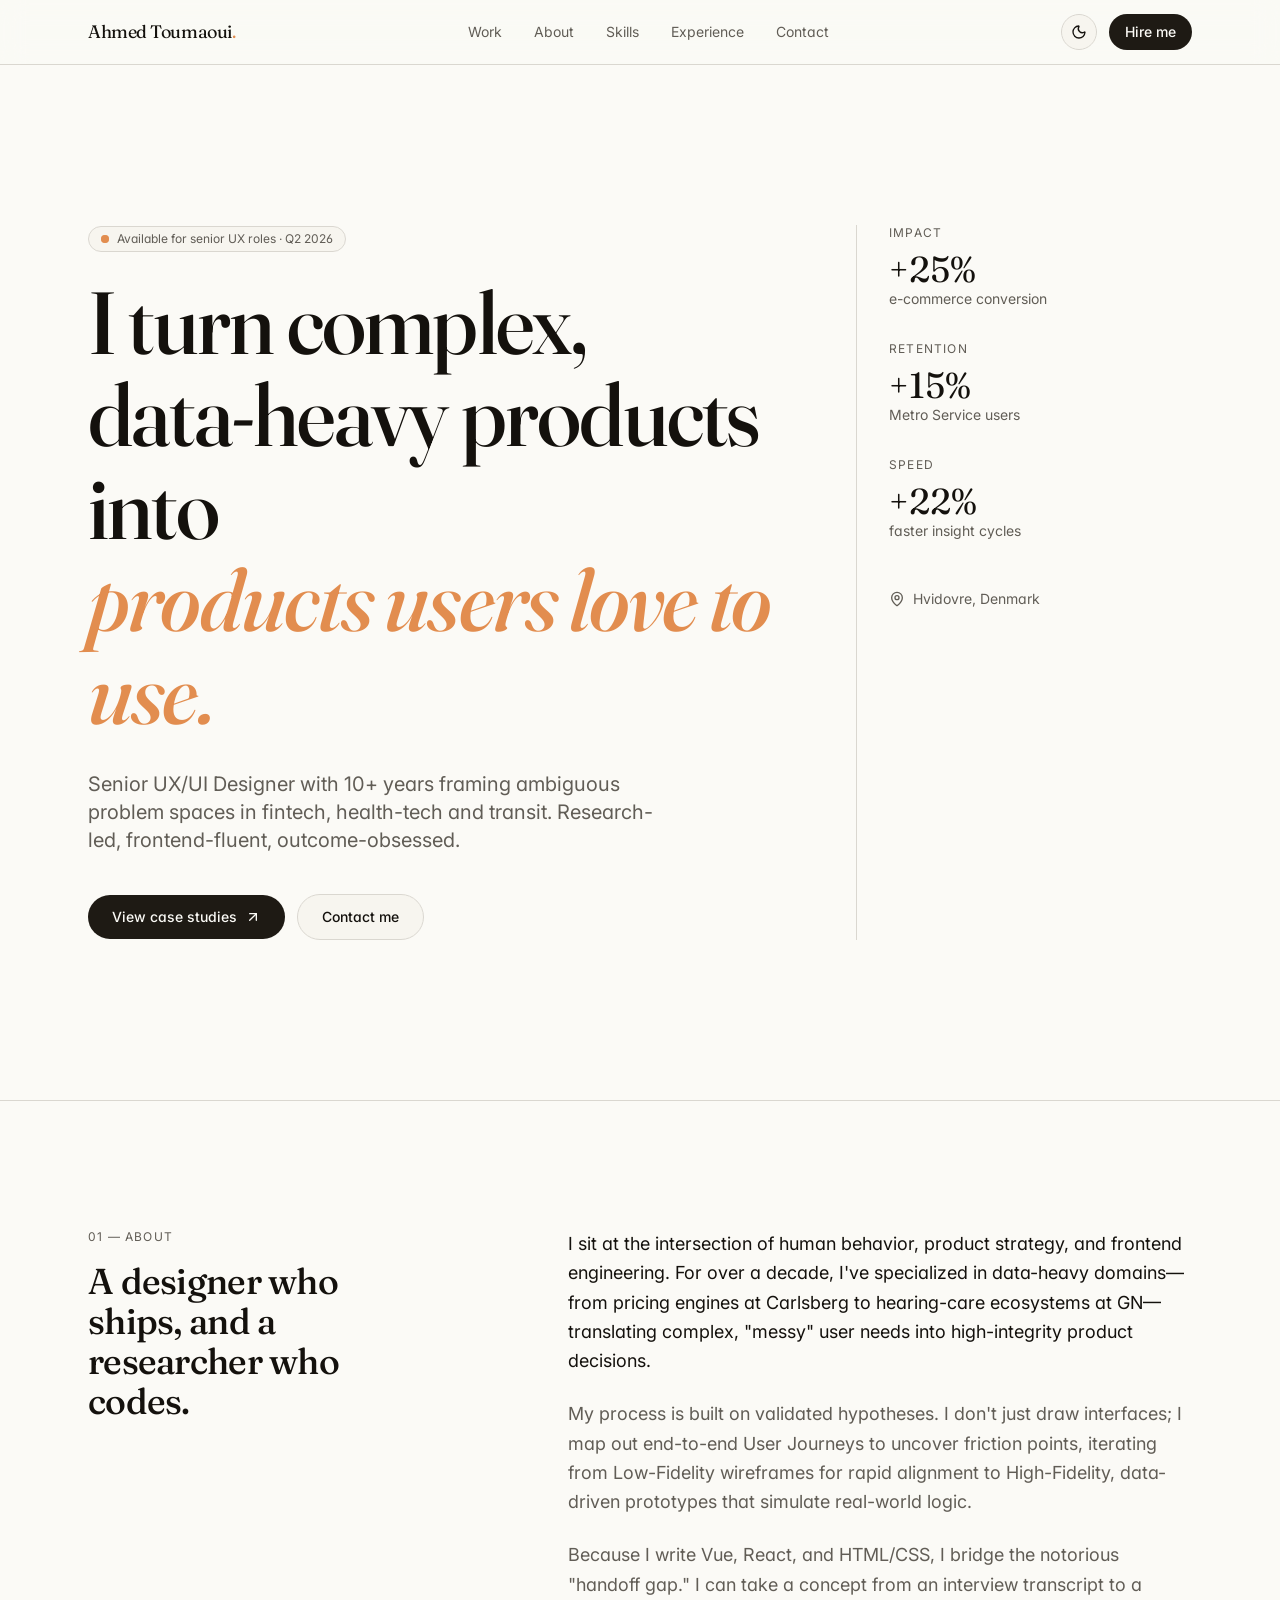
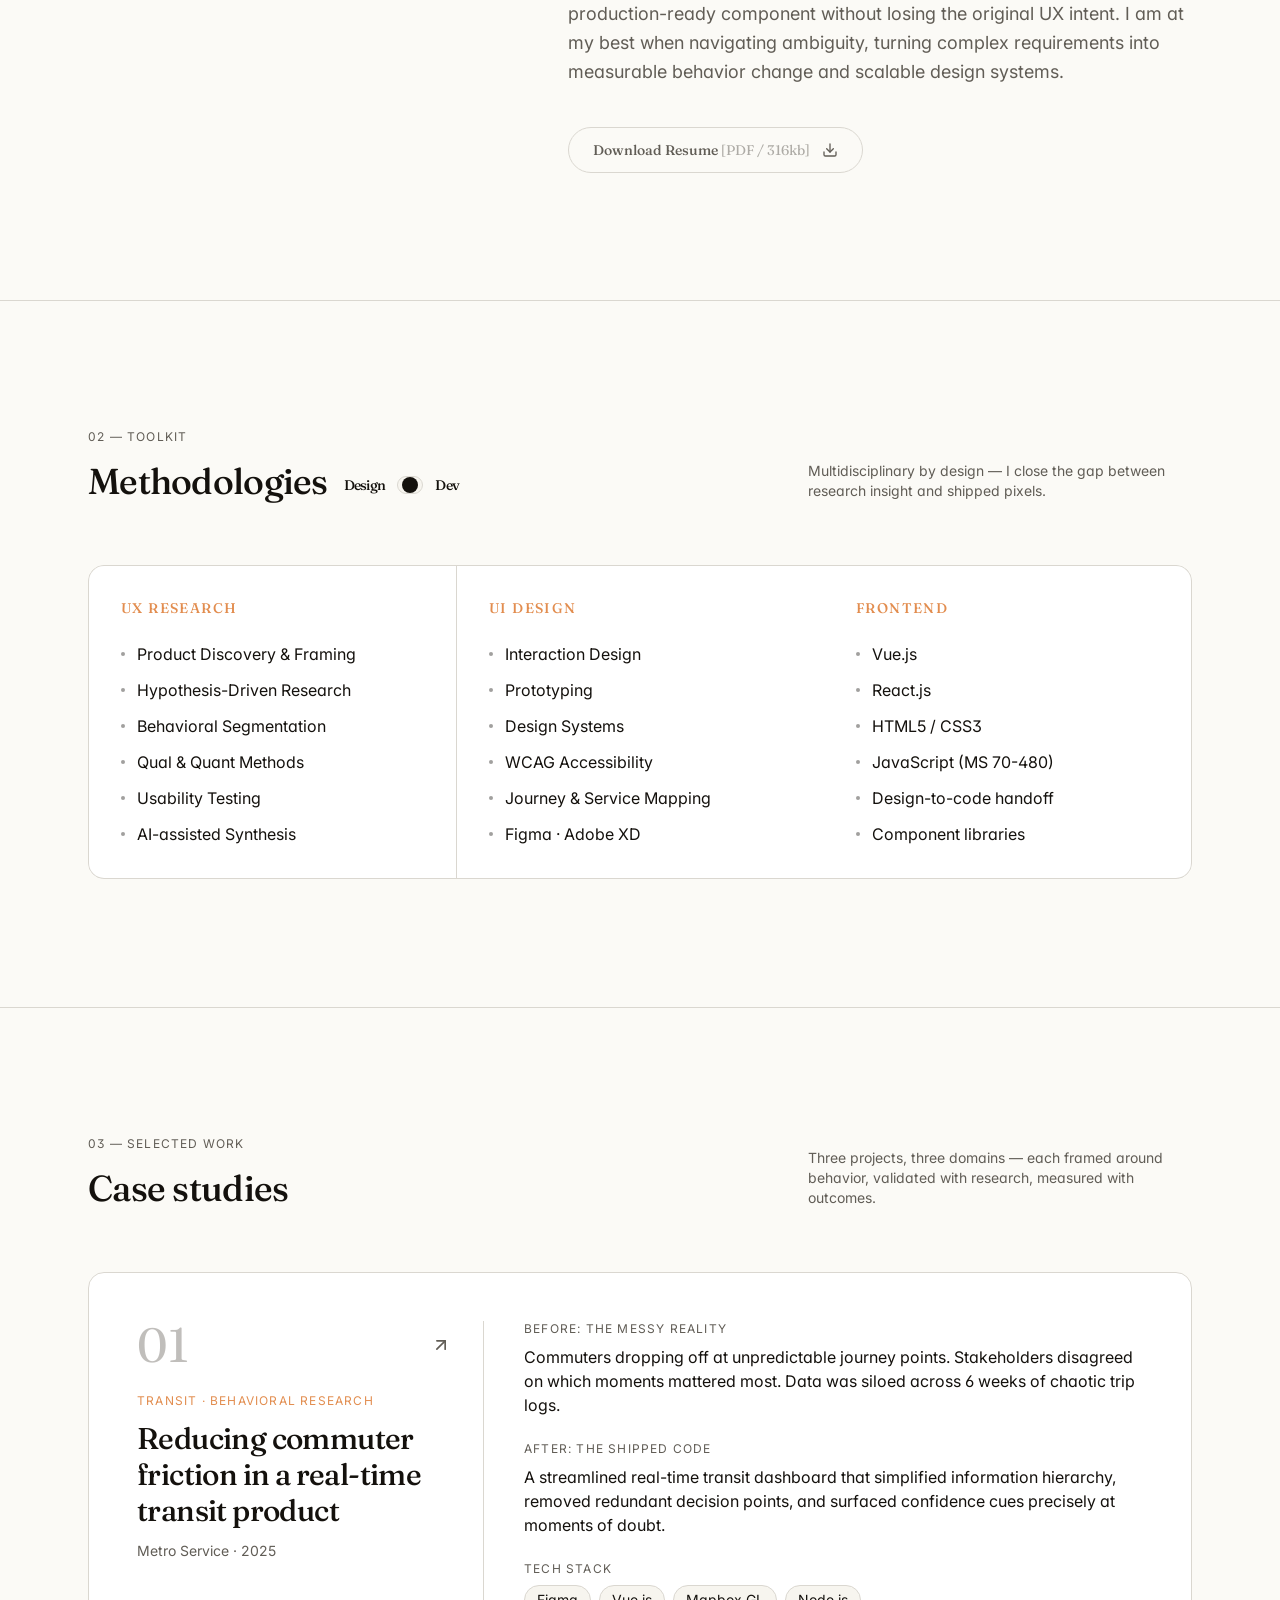
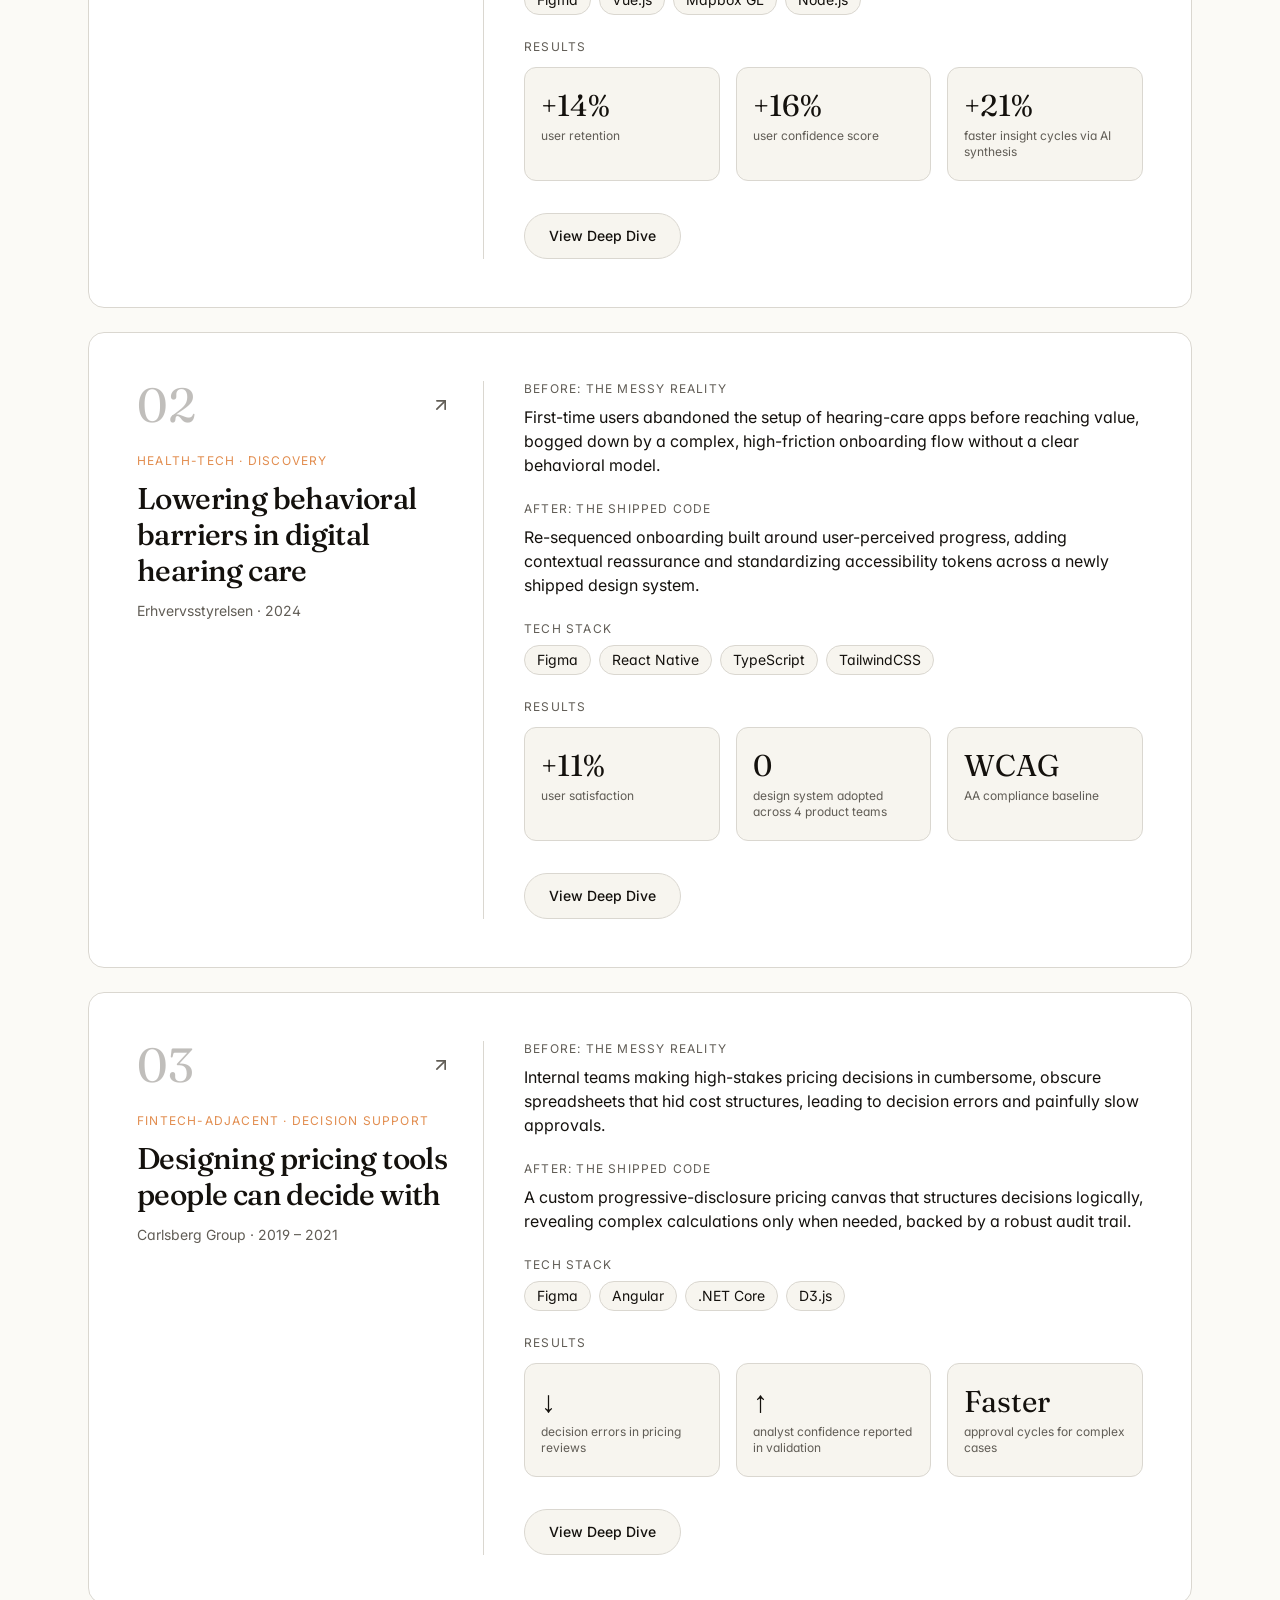
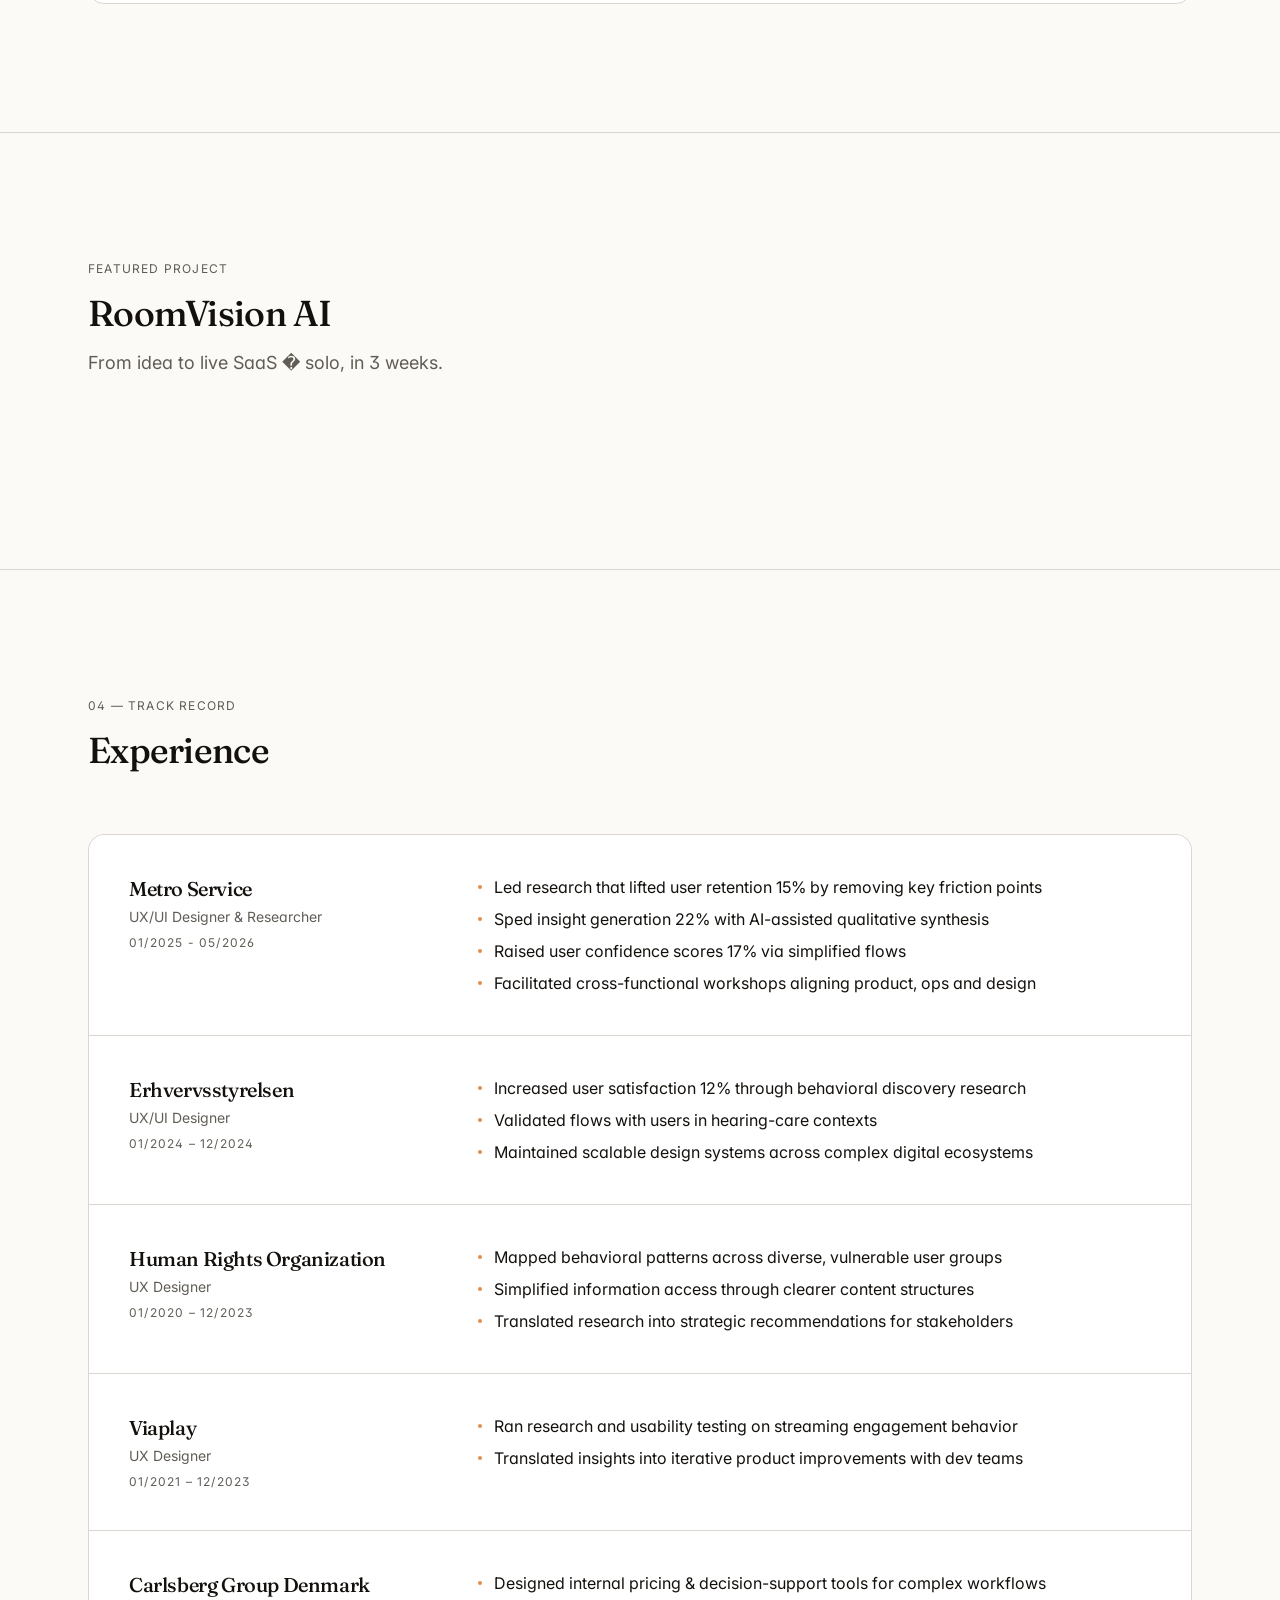
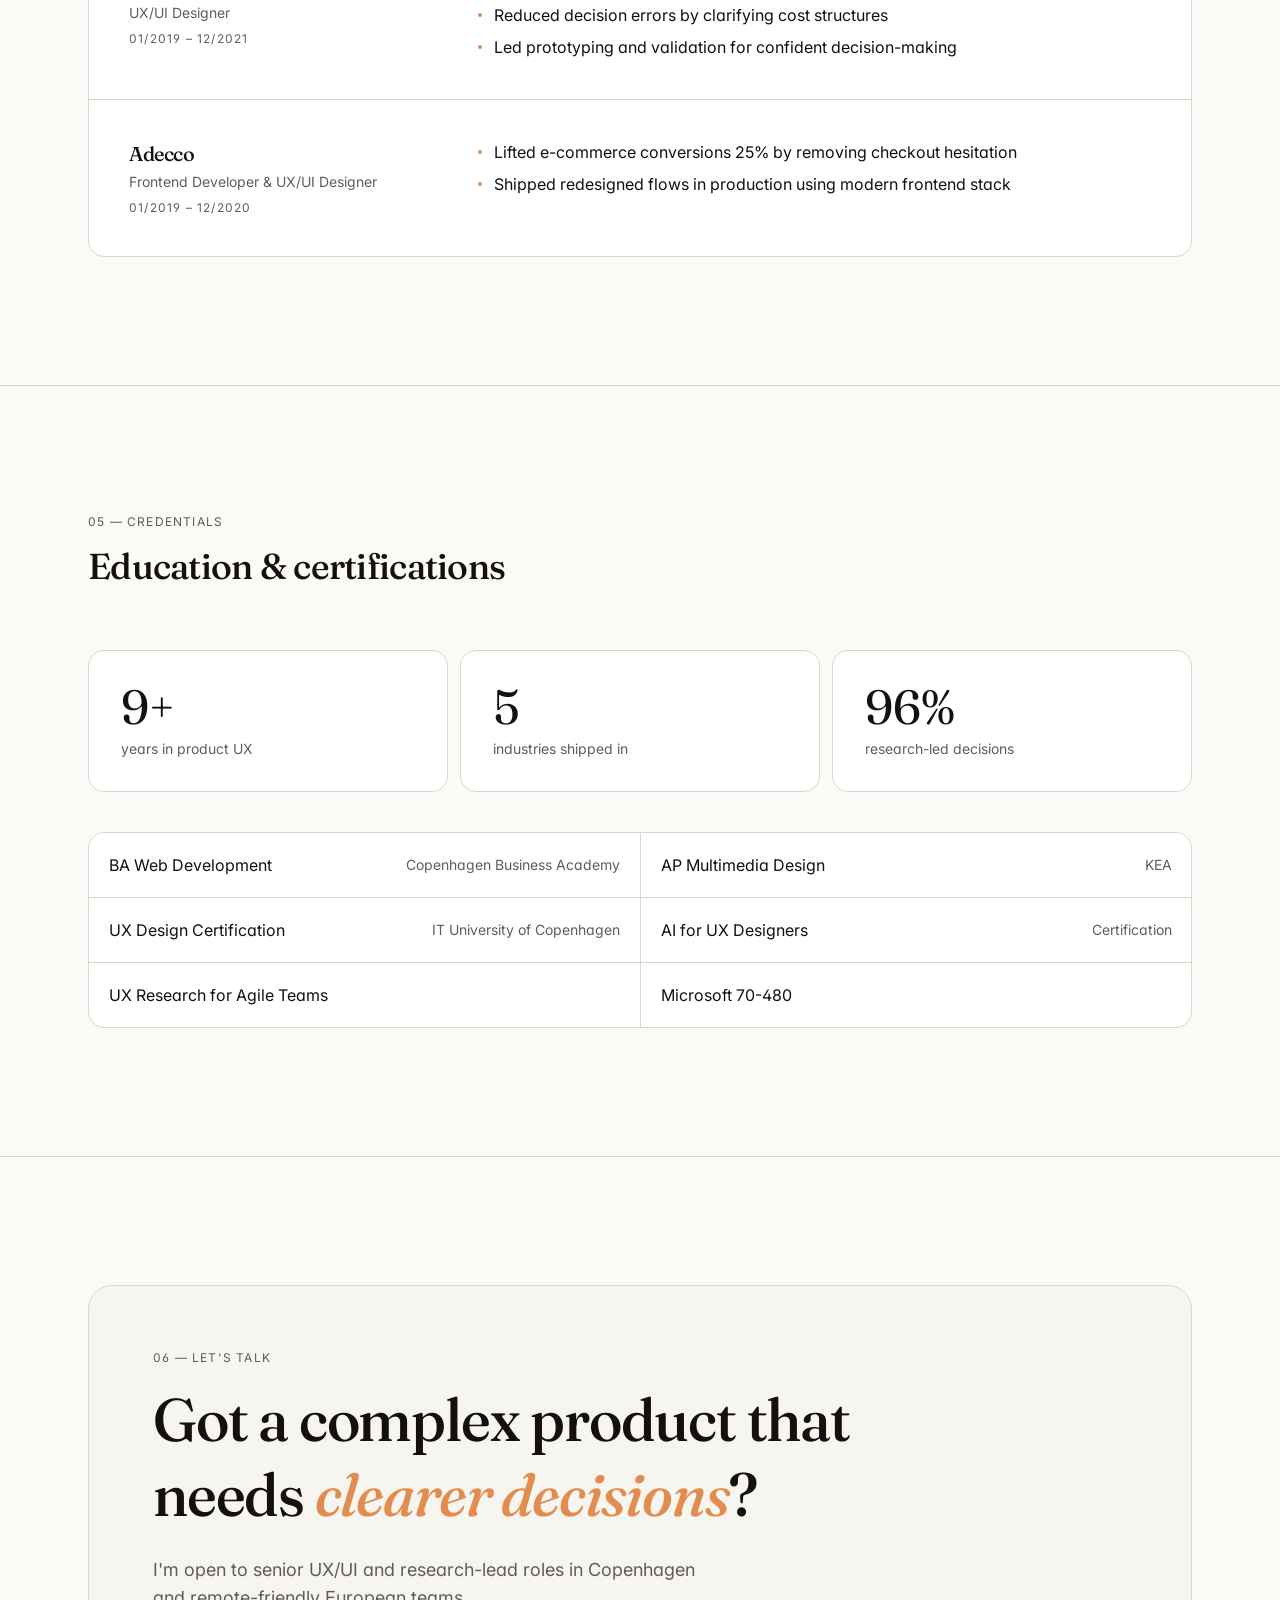
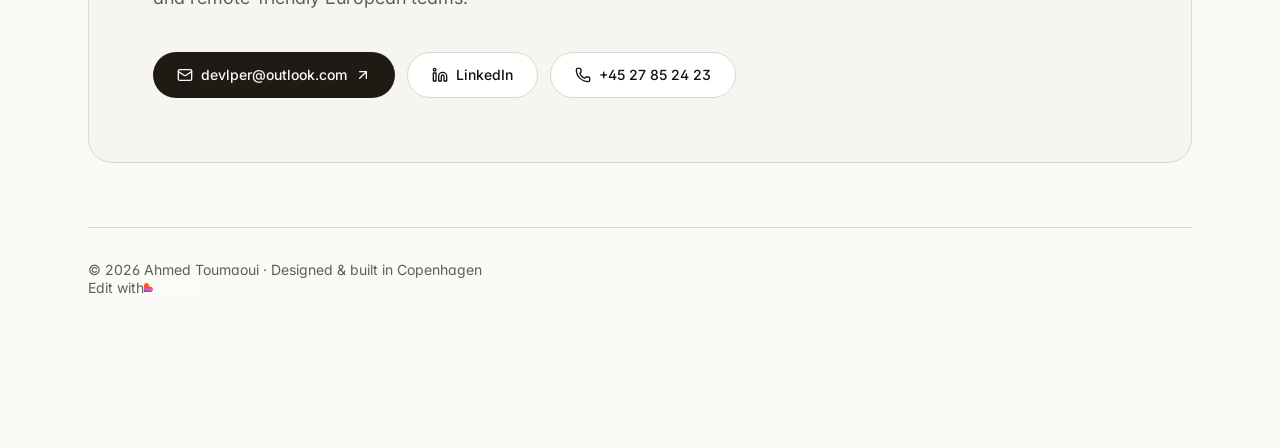
==== commit 7fe8a4e9: "Add Featured Project section" ====
--- a/index.html
+++ b/index.html
@@ -236,7 +236,7 @@
     <span class="font-display">Download Resume <span class="opacity-50 font-normal">[PDF / 316kb]</span></span>
     <svg xmlns="http://www.w3.org/2000/svg" width="16" height="16" viewBox="0 0 24 24" fill="none" stroke="currentColor" stroke-width="2" stroke-linecap="round" stroke-linejoin="round" class="transition-transform duration-300 group-hover:translate-y-1"><path d="M21 15v4a2 2 0 0 1-2 2H5a2 2 0 0 1-2-2v-4"/><polyline points="7 10 12 15 17 10"/><line x1="12" x2="12" y1="15" y2="3"/></svg>
   </a>
-</div></div></div></section><section id="skills" class="border-b border-hairline py-24 md:py-32"><div class="container-tight"><div class="mb-16 flex items-end justify-between"><div><p class="text-xs uppercase tracking-widest text-muted-foreground">02 — Toolkit</p><h2 class="mt-4 text-3xl md:text-4xl flex flex-wrap items-center gap-4 md:gap-6">Methodologies <div class="inline-flex items-center gap-3 mt-2 md:mt-0"><span id="label-design" class="text-sm font-medium transition-opacity opacity-100 cursor-pointer">Design</span><button id="mode-switch-btn" aria-label="Toggle Dev Mode" class="relative flex items-center w-12 h-6 px-1 bg-surface border border-hairline rounded-full transition-colors focus:outline-none focus:ring-2 focus:ring-accent focus:ring-offset-2"><div id="mode-switch-knob" class="w-4 h-4 bg-foreground rounded-full transition-transform duration-300 ease-out transform translate-x-0"></div></button><span id="label-dev" class="text-sm font-medium transition-opacity opacity-40 cursor-pointer">Dev</span></div></h2></div><p class="hidden max-w-sm text-sm text-muted-foreground md:block">Multidisciplinary by design — I close the gap between research insight and shipped pixels.</p></div><div class="grid gap-px overflow-hidden rounded-2xl border border-hairline bg-hairline md:grid-cols-3"><div class="bg-card p-8"><h3 class="text-sm uppercase tracking-widest text-accent"><span class="design-text">UX Research</span><span class="dev-text hidden">Data &amp; Testing</span></h3><ul class="mt-6 space-y-3"><li class="flex items-baseline gap-3 text-foreground"><span class="h-1 w-1 rounded-full bg-foreground/40"></span><span class="design-text">Product Discovery &amp; Framing</span><span class="dev-text hidden">API Design &amp; Requirements</span></li><li class="flex items-baseline gap-3 text-foreground"><span class="h-1 w-1 rounded-full bg-foreground/40"></span><span class="design-text">Hypothesis-Driven Research</span><span class="dev-text hidden">A/B Testing &amp; Telemetry</span></li><li class="flex items-baseline gap-3 text-foreground"><span class="h-1 w-1 rounded-full bg-foreground/40"></span><span class="design-text">Behavioral Segmentation</span><span class="dev-text hidden">Data Modeling</span></li><li class="flex items-baseline gap-3 text-foreground"><span class="h-1 w-1 rounded-full bg-foreground/40"></span><span class="design-text">Qual &amp; Quant Methods</span><span class="dev-text hidden">Performance Profiling</span></li><li class="flex items-baseline gap-3 text-foreground"><span class="h-1 w-1 rounded-full bg-foreground/40"></span><span class="design-text">Usability Testing</span><span class="dev-text hidden">E2E Testing (Cypress)</span></li><li class="flex items-baseline gap-3 text-foreground"><span class="h-1 w-1 rounded-full bg-foreground/40"></span><span class="design-text">AI-assisted Synthesis</span><span class="dev-text hidden">CI/CD Automation</span></li></ul></div><div class="bg-card p-8"><h3 class="text-sm uppercase tracking-widest text-accent"><span class="design-text">UI Design</span><span class="dev-text hidden">Frontend Arch.</span></h3><ul class="mt-6 space-y-3"><li class="flex items-baseline gap-3 text-foreground"><span class="h-1 w-1 rounded-full bg-foreground/40"></span><span class="design-text">Interaction Design</span><span class="dev-text hidden">State Management (Vuex)</span></li><li class="flex items-baseline gap-3 text-foreground"><span class="h-1 w-1 rounded-full bg-foreground/40"></span><span class="design-text">Prototyping</span><span class="dev-text hidden">Rapid Prototyping (Vite)</span></li><li class="flex items-baseline gap-3 text-foreground"><span class="h-1 w-1 rounded-full bg-foreground/40"></span><span class="design-text">Design Systems</span><span class="dev-text hidden">Component Driven Dev</span></li><li class="flex items-baseline gap-3 text-foreground"><span class="h-1 w-1 rounded-full bg-foreground/40"></span><span class="design-text">WCAG Accessibility</span><span class="dev-text hidden">Semantic HTML &amp; ARIA</span></li><li class="flex items-baseline gap-3 text-foreground"><span class="h-1 w-1 rounded-full bg-foreground/40"></span><span class="design-text">Journey &amp; Service Mapping</span><span class="dev-text hidden">Routing &amp; APIs</span></li><li class="flex items-baseline gap-3 text-foreground"><span class="h-1 w-1 rounded-full bg-foreground/40"></span><span class="design-text">Figma · Adobe XD</span><span class="dev-text hidden">Tailwind CSS / SCSS</span></li></ul></div><div class="bg-card p-8"><h3 class="text-sm uppercase tracking-widest text-accent"><span class="design-text">Frontend</span><span class="dev-text hidden">Tooling &amp; Backend</span></h3><ul class="mt-6 space-y-3"><li class="flex items-baseline gap-3 text-foreground"><span class="h-1 w-1 rounded-full bg-foreground/40"></span><span class="design-text">Vue.js</span><span class="dev-text hidden group relative cursor-help w-fit">Vue.js<span class="pointer-events-none absolute bottom-full left-0 mb-2 w-max rounded-md bg-foreground px-2 py-1 text-xs text-background opacity-0 transition-opacity group-hover:opacity-100 font-sans shadow-lg z-50">Composition API / Pinia / Vite</span></span></li><li class="flex items-baseline gap-3 text-foreground"><span class="h-1 w-1 rounded-full bg-foreground/40"></span><span class="design-text">React.js</span><span class="dev-text hidden">Database (SQL/NoSQL)</span></li><li class="flex items-baseline gap-3 text-foreground"><span class="h-1 w-1 rounded-full bg-foreground/40"></span><span class="design-text">HTML5 / CSS3</span><span class="dev-text hidden">REST / GraphQL APIs</span></li><li class="flex items-baseline gap-3 text-foreground"><span class="h-1 w-1 rounded-full bg-foreground/40"></span><span class="design-text">JavaScript (MS 70-480)</span><span class="dev-text hidden">Webpack / Vite Config</span></li><li class="flex items-baseline gap-3 text-foreground"><span class="h-1 w-1 rounded-full bg-foreground/40"></span><span class="design-text">Design-to-code handoff</span><span class="dev-text hidden">Version Control (Git)</span></li><li class="flex items-baseline gap-3 text-foreground"><span class="h-1 w-1 rounded-full bg-foreground/40"></span><span class="design-text">Component libraries</span><span class="dev-text hidden">Cloud Deploy (Vercel)</span></li></ul></div></div></div></section><section id="work" class="border-b border-hairline py-24 md:py-32"><div class="container-tight"><div class="mb-16 flex items-end justify-between"><div><p class="text-xs uppercase tracking-widest text-muted-foreground">03 — Selected work</p><h2 class="mt-4 text-3xl md:text-4xl">Case studies</h2></div><p class="hidden max-w-sm text-sm text-muted-foreground md:block">Three projects, three domains — each framed around behavior, validated with research, measured with outcomes.</p></div><div class="space-y-6"><article class="group grid gap-8 rounded-2xl border border-hairline bg-card p-8 transition hover:border-foreground/30 md:grid-cols-12 md:p-12"><header class="md:col-span-4"><div class="flex items-center justify-between"><span class="font-display text-5xl text-muted-foreground/40">01</span><svg xmlns="http://www.w3.org/2000/svg" width="24" height="24" viewBox="0 0 24 24" fill="none" stroke="currentColor" stroke-width="2" stroke-linecap="round" stroke-linejoin="round" class="lucide lucide-arrow-up-right h-5 w-5 text-muted-foreground transition group-hover:-translate-y-0.5 group-hover:translate-x-0.5 group-hover:text-foreground" aria-hidden="true"><path d="M7 7h10v10"></path><path d="M7 17 17 7"></path></svg></div><p class="mt-6 text-xs uppercase tracking-widest text-accent">Transit · Behavioral Research</p><a href="Casestudy/metro-service.html" class="block relative z-10 hover:text-accent transition-colors w-full"><h3 class="mt-3 text-2xl md:text-3xl">Reducing commuter friction in a real-time transit product</h3></a><p class="mt-3 text-sm text-muted-foreground">Metro Service<!-- --> · <!-- -->2025</p></header><div class="space-y-6 md:col-span-8 md:border-l md:border-hairline md:pl-10"><div><p class="mb-2 text-xs uppercase tracking-widest text-muted-foreground">Before: The Messy Reality</p><div class="text-foreground">Commuters dropping off at unpredictable journey points. Stakeholders disagreed on which moments mattered most. Data was siloed across 6 weeks of chaotic trip logs.</div></div><div><p class="mb-2 text-xs uppercase tracking-widest text-muted-foreground">After: The Shipped Code</p><div class="text-foreground">A streamlined real-time transit dashboard that simplified information hierarchy, removed redundant decision points, and surfaced confidence cues precisely at moments of doubt.</div></div><div><p class="mb-2 text-xs uppercase tracking-widest text-muted-foreground">Tech Stack</p><div class="flex flex-wrap gap-2 text-sm text-foreground"><span class="rounded-full border border-hairline bg-surface px-3 py-1">Figma</span><span class="rounded-full border border-hairline bg-surface px-3 py-1">Vue.js</span><span class="rounded-full border border-hairline bg-surface px-3 py-1">Mapbox GL</span><span class="rounded-full border border-hairline bg-surface px-3 py-1">Node.js</span></div></div><div><p class="mb-3 text-xs uppercase tracking-widest text-muted-foreground">Results</p><div class="grid grid-cols-3 gap-4"><div class="rounded-xl border border-hairline bg-surface px-4 py-5"><div class="font-display text-2xl text-foreground md:text-3xl">+15%</div><div class="mt-1 text-xs text-muted-foreground">user retention</div></div><div class="rounded-xl border border-hairline bg-surface px-4 py-5"><div class="font-display text-2xl text-foreground md:text-3xl">+17%</div><div class="mt-1 text-xs text-muted-foreground">user confidence score</div></div><div class="rounded-xl border border-hairline bg-surface px-4 py-5"><div class="font-display text-2xl text-foreground md:text-3xl">+22%</div><div class="mt-1 text-xs text-muted-foreground">faster insight cycles via AI synthesis</div></div></div><div class="mt-8"><a href="Casestudy/metro-service.html" class="inline-flex items-center gap-2 rounded-full border border-hairline bg-surface px-6 py-3 text-sm font-medium text-foreground transition hover:bg-muted">View Deep Dive</a></div></div></div></article><article class="group grid gap-8 rounded-2xl border border-hairline bg-card p-8 transition hover:border-foreground/30 md:grid-cols-12 md:p-12"><header class="md:col-span-4"><div class="flex items-center justify-between"><span class="font-display text-5xl text-muted-foreground/40">02</span><svg xmlns="http://www.w3.org/2000/svg" width="24" height="24" viewBox="0 0 24 24" fill="none" stroke="currentColor" stroke-width="2" stroke-linecap="round" stroke-linejoin="round" class="lucide lucide-arrow-up-right h-5 w-5 text-muted-foreground transition group-hover:-translate-y-0.5 group-hover:translate-x-0.5 group-hover:text-foreground" aria-hidden="true"><path d="M7 7h10v10"></path><path d="M7 17 17 7"></path></svg></div><p class="mt-6 text-xs uppercase tracking-widest text-accent">Health-tech · Discovery</p><a href="Casestudy/erhvervsstyrelsen.html" class="block relative z-10 hover:text-accent transition-colors w-full"><h3 class="mt-3 text-2xl md:text-3xl">Lowering behavioral barriers in digital hearing care</h3></a><p class="mt-3 text-sm text-muted-foreground">Erhvervsstyrelsen<!-- --> · <!-- -->2024</p></header><div class="space-y-6 md:col-span-8 md:border-l md:border-hairline md:pl-10"><div><p class="mb-2 text-xs uppercase tracking-widest text-muted-foreground">Before: The Messy Reality</p><div class="text-foreground">First-time users abandoned the setup of hearing-care apps before reaching value, bogged down by a complex, high-friction onboarding flow without a clear behavioral model.</div></div><div><p class="mb-2 text-xs uppercase tracking-widest text-muted-foreground">After: The Shipped Code</p><div class="text-foreground">Re-sequenced onboarding built around user-perceived progress, adding contextual reassurance and standardizing accessibility tokens across a newly shipped design system.</div></div><div><p class="mb-2 text-xs uppercase tracking-widest text-muted-foreground">Tech Stack</p><div class="flex flex-wrap gap-2 text-sm text-foreground"><span class="rounded-full border border-hairline bg-surface px-3 py-1">Figma</span><span class="rounded-full border border-hairline bg-surface px-3 py-1">React Native</span><span class="rounded-full border border-hairline bg-surface px-3 py-1">TypeScript</span><span class="rounded-full border border-hairline bg-surface px-3 py-1">TailwindCSS</span></div></div><div><p class="mb-3 text-xs uppercase tracking-widest text-muted-foreground">Results</p><div class="grid grid-cols-3 gap-4"><div class="rounded-xl border border-hairline bg-surface px-4 py-5"><div class="font-display text-2xl text-foreground md:text-3xl">+12%</div><div class="mt-1 text-xs text-muted-foreground">user satisfaction</div></div><div class="rounded-xl border border-hairline bg-surface px-4 py-5"><div class="font-display text-2xl text-foreground md:text-3xl">1</div><div class="mt-1 text-xs text-muted-foreground">design system adopted across 4 product teams</div></div><div class="rounded-xl border border-hairline bg-surface px-4 py-5"><div class="font-display text-2xl text-foreground md:text-3xl">WCAG</div><div class="mt-1 text-xs text-muted-foreground">AA compliance baseline</div></div></div><div class="mt-8"><a href="Casestudy/erhvervsstyrelsen.html" class="inline-flex items-center gap-2 rounded-full border border-hairline bg-surface px-6 py-3 text-sm font-medium text-foreground transition hover:bg-muted">View Deep Dive</a></div></div></div></article><article class="group grid gap-8 rounded-2xl border border-hairline bg-card p-8 transition hover:border-foreground/30 md:grid-cols-12 md:p-12"><header class="md:col-span-4"><div class="flex items-center justify-between"><span class="font-display text-5xl text-muted-foreground/40">03</span><svg xmlns="http://www.w3.org/2000/svg" width="24" height="24" viewBox="0 0 24 24" fill="none" stroke="currentColor" stroke-width="2" stroke-linecap="round" stroke-linejoin="round" class="lucide lucide-arrow-up-right h-5 w-5 text-muted-foreground transition group-hover:-translate-y-0.5 group-hover:translate-x-0.5 group-hover:text-foreground" aria-hidden="true"><path d="M7 7h10v10"></path><path d="M7 17 17 7"></path></svg></div><p class="mt-6 text-xs uppercase tracking-widest text-accent">Fintech-adjacent · Decision Support</p><a href="Casestudy/carlsberg.html" class="block relative z-10 hover:text-accent transition-colors w-full"><h3 class="mt-3 text-2xl md:text-3xl">Designing pricing tools people can decide with</h3></a><p class="mt-3 text-sm text-muted-foreground">Carlsberg Group<!-- --> · <!-- -->2019 – 2021</p></header><div class="space-y-6 md:col-span-8 md:border-l md:border-hairline md:pl-10"><div><p class="mb-2 text-xs uppercase tracking-widest text-muted-foreground">Before: The Messy Reality</p><div class="text-foreground">Internal teams making high-stakes pricing decisions in cumbersome, obscure spreadsheets that hid cost structures, leading to decision errors and painfully slow approvals.</div></div><div><p class="mb-2 text-xs uppercase tracking-widest text-muted-foreground">After: The Shipped Code</p><div class="text-foreground">A custom progressive-disclosure pricing canvas that structures decisions logically, revealing complex calculations only when needed, backed by a robust audit trail.</div></div><div><p class="mb-2 text-xs uppercase tracking-widest text-muted-foreground">Tech Stack</p><div class="flex flex-wrap gap-2 text-sm text-foreground"><span class="rounded-full border border-hairline bg-surface px-3 py-1">Figma</span><span class="rounded-full border border-hairline bg-surface px-3 py-1">Angular</span><span class="rounded-full border border-hairline bg-surface px-3 py-1">.NET Core</span><span class="rounded-full border border-hairline bg-surface px-3 py-1">D3.js</span></div></div><div><p class="mb-3 text-xs uppercase tracking-widest text-muted-foreground">Results</p><div class="grid grid-cols-3 gap-4"><div class="rounded-xl border border-hairline bg-surface px-4 py-5"><div class="font-display text-2xl text-foreground md:text-3xl">↓</div><div class="mt-1 text-xs text-muted-foreground">decision errors in pricing reviews</div></div><div class="rounded-xl border border-hairline bg-surface px-4 py-5"><div class="font-display text-2xl text-foreground md:text-3xl">↑</div><div class="mt-1 text-xs text-muted-foreground">analyst confidence reported in validation</div></div><div class="rounded-xl border border-hairline bg-surface px-4 py-5"><div class="font-display text-2xl text-foreground md:text-3xl">Faster</div><div class="mt-1 text-xs text-muted-foreground">approval cycles for complex cases</div></div></div><div class="mt-8"><a href="Casestudy/carlsberg.html" class="inline-flex items-center gap-2 rounded-full border border-hairline bg-surface px-6 py-3 text-sm font-medium text-foreground transition hover:bg-muted">View Deep Dive</a></div></div></div></article></div></div></section><section id="experience" class="border-b border-hairline py-24 md:py-32"><div class="container-tight"><div class="mb-16"><p class="text-xs uppercase tracking-widest text-muted-foreground">04 — Track record</p><h2 class="mt-4 text-3xl md:text-4xl">Experience</h2></div><ol class="space-y-px overflow-hidden rounded-2xl border border-hairline bg-hairline"><li class="grid gap-6 bg-card p-8 md:grid-cols-12 md:p-10"><div class="md:col-span-4"><h3 class="text-xl text-foreground">Metro Service</h3><p class="mt-1 text-sm text-muted-foreground">UX/UI Designer &amp; Researcher</p><p class="mt-2 text-xs uppercase tracking-widest text-muted-foreground">01/2025 - 05/2026</p></div><ul class="space-y-2 md:col-span-8"><li class="flex gap-3 text-foreground"><span class="mt-2.5 h-1 w-1 shrink-0 rounded-full bg-accent"></span><span>Led research that lifted user retention 15% by removing key friction points</span></li><li class="flex gap-3 text-foreground"><span class="mt-2.5 h-1 w-1 shrink-0 rounded-full bg-accent"></span><span>Sped insight generation 22% with AI-assisted qualitative synthesis</span></li><li class="flex gap-3 text-foreground"><span class="mt-2.5 h-1 w-1 shrink-0 rounded-full bg-accent"></span><span>Raised user confidence scores 17% via simplified flows</span></li><li class="flex gap-3 text-foreground"><span class="mt-2.5 h-1 w-1 shrink-0 rounded-full bg-accent"></span><span>Facilitated cross-functional workshops aligning product, ops and design</span></li></ul></li><li class="grid gap-6 bg-card p-8 md:grid-cols-12 md:p-10"><div class="md:col-span-4"><h3 class="text-xl text-foreground">Erhvervsstyrelsen</h3><p class="mt-1 text-sm text-muted-foreground">UX/UI Designer</p><p class="mt-2 text-xs uppercase tracking-widest text-muted-foreground">01/2024 – 12/2024</p></div><ul class="space-y-2 md:col-span-8"><li class="flex gap-3 text-foreground"><span class="mt-2.5 h-1 w-1 shrink-0 rounded-full bg-accent"></span><span>Increased user satisfaction 12% through behavioral discovery research</span></li><li class="flex gap-3 text-foreground"><span class="mt-2.5 h-1 w-1 shrink-0 rounded-full bg-accent"></span><span>Validated flows with users in hearing-care contexts</span></li><li class="flex gap-3 text-foreground"><span class="mt-2.5 h-1 w-1 shrink-0 rounded-full bg-accent"></span><span>Maintained scalable design systems across complex digital ecosystems</span></li></ul></li><li class="grid gap-6 bg-card p-8 md:grid-cols-12 md:p-10"><div class="md:col-span-4"><h3 class="text-xl text-foreground">Human Rights Organization</h3><p class="mt-1 text-sm text-muted-foreground">UX Designer</p><p class="mt-2 text-xs uppercase tracking-widest text-muted-foreground">01/2020 – 12/2023</p></div><ul class="space-y-2 md:col-span-8"><li class="flex gap-3 text-foreground"><span class="mt-2.5 h-1 w-1 shrink-0 rounded-full bg-accent"></span><span>Mapped behavioral patterns across diverse, vulnerable user groups</span></li><li class="flex gap-3 text-foreground"><span class="mt-2.5 h-1 w-1 shrink-0 rounded-full bg-accent"></span><span>Simplified information access through clearer content structures</span></li><li class="flex gap-3 text-foreground"><span class="mt-2.5 h-1 w-1 shrink-0 rounded-full bg-accent"></span><span>Translated research into strategic recommendations for stakeholders</span></li></ul></li><li class="grid gap-6 bg-card p-8 md:grid-cols-12 md:p-10"><div class="md:col-span-4"><h3 class="text-xl text-foreground">Viaplay</h3><p class="mt-1 text-sm text-muted-foreground">UX Designer</p><p class="mt-2 text-xs uppercase tracking-widest text-muted-foreground">01/2021 – 12/2023</p></div><ul class="space-y-2 md:col-span-8"><li class="flex gap-3 text-foreground"><span class="mt-2.5 h-1 w-1 shrink-0 rounded-full bg-accent"></span><span>Ran research and usability testing on streaming engagement behavior</span></li><li class="flex gap-3 text-foreground"><span class="mt-2.5 h-1 w-1 shrink-0 rounded-full bg-accent"></span><span>Translated insights into iterative product improvements with dev teams</span></li></ul></li><li class="grid gap-6 bg-card p-8 md:grid-cols-12 md:p-10"><div class="md:col-span-4"><h3 class="text-xl text-foreground">Carlsberg Group Denmark</h3><p class="mt-1 text-sm text-muted-foreground">UX/UI Designer</p><p class="mt-2 text-xs uppercase tracking-widest text-muted-foreground">01/2019 – 12/2021</p></div><ul class="space-y-2 md:col-span-8"><li class="flex gap-3 text-foreground"><span class="mt-2.5 h-1 w-1 shrink-0 rounded-full bg-accent"></span><span>Designed internal pricing &amp; decision-support tools for complex workflows</span></li><li class="flex gap-3 text-foreground"><span class="mt-2.5 h-1 w-1 shrink-0 rounded-full bg-accent"></span><span>Reduced decision errors by clarifying cost structures</span></li><li class="flex gap-3 text-foreground"><span class="mt-2.5 h-1 w-1 shrink-0 rounded-full bg-accent"></span><span>Led prototyping and validation for confident decision-making</span></li></ul></li><li class="grid gap-6 bg-card p-8 md:grid-cols-12 md:p-10"><div class="md:col-span-4"><h3 class="text-xl text-foreground">Adecco</h3><p class="mt-1 text-sm text-muted-foreground">Frontend Developer &amp; UX/UI Designer</p><p class="mt-2 text-xs uppercase tracking-widest text-muted-foreground">01/2019 – 12/2020</p></div><ul class="space-y-2 md:col-span-8"><li class="flex gap-3 text-foreground"><span class="mt-2.5 h-1 w-1 shrink-0 rounded-full bg-accent"></span><span>Lifted e-commerce conversions 25% by removing checkout hesitation</span></li><li class="flex gap-3 text-foreground"><span class="mt-2.5 h-1 w-1 shrink-0 rounded-full bg-accent"></span><span>Shipped redesigned flows in production using modern frontend stack</span></li></ul></li></ol></div></section><section class="border-b border-hairline py-24 md:py-32"><div class="container-tight"><div class="mb-16"><p class="text-xs uppercase tracking-widest text-muted-foreground">05 — Credentials</p><h2 class="mt-4 text-3xl md:text-4xl">Education &amp; certifications</h2></div><div class="grid gap-3 md:grid-cols-3"><div class="rounded-2xl border border-hairline bg-card p-8"><div class="font-display text-5xl text-foreground">10+</div><p class="mt-2 text-sm text-muted-foreground">years in product UX</p></div><div class="rounded-2xl border border-hairline bg-card p-8"><div class="font-display text-5xl text-foreground">6</div><p class="mt-2 text-sm text-muted-foreground">industries shipped in</p></div><div class="rounded-2xl border border-hairline bg-card p-8"><div class="font-display text-5xl text-foreground">100%</div><p class="mt-2 text-sm text-muted-foreground">research-led decisions</p></div></div><ul class="mt-10 grid gap-px overflow-hidden rounded-2xl border border-hairline bg-hairline md:grid-cols-2"><li class="flex items-center justify-between gap-4 bg-card p-5"><span class="text-foreground">BA Web Development</span><span class="text-sm text-muted-foreground">Copenhagen Business Academy</span></li><li class="flex items-center justify-between gap-4 bg-card p-5"><span class="text-foreground">AP Multimedia Design</span><span class="text-sm text-muted-foreground">KEA</span></li><li class="flex items-center justify-between gap-4 bg-card p-5"><span class="text-foreground">UX Design Certification</span><span class="text-sm text-muted-foreground">IT University of Copenhagen</span></li><li class="flex items-center justify-between gap-4 bg-card p-5"><span class="text-foreground">AI for UX Designers</span><span class="text-sm text-muted-foreground">Certification</span></li><li class="flex items-center justify-between gap-4 bg-card p-5"><span class="text-foreground">UX Research for Agile Teams</span><span class="text-sm text-muted-foreground">Certification</span></li><li class="flex items-center justify-between gap-4 bg-card p-5"><span class="text-foreground">Microsoft 70-480</span><span class="text-sm text-muted-foreground">HTML5, CSS3, JavaScript</span></li></ul></div></section><section id="contact" class="py-24 md:py-32"><div class="container-tight"><div class="rounded-3xl border border-hairline bg-surface p-10 md:p-16"><p class="text-xs uppercase tracking-widest text-muted-foreground">06 — Let&#x27;s talk</p><h2 class="mt-4 max-w-3xl text-balance text-4xl leading-tight md:text-6xl">Got a complex product that needs <span class="italic text-accent">clearer decisions</span>?</h2><p class="mt-6 max-w-xl text-lg text-muted-foreground">I&#x27;m open to senior UX/UI and research-lead roles in Copenhagen and remote-friendly European teams.</p><div class="mt-10 flex flex-wrap gap-3"><a href="mailto:devlper@outlook.com" class="group inline-flex items-center gap-2 rounded-full bg-primary px-6 py-3 text-sm font-medium text-primary-foreground transition hover:opacity-90"><svg xmlns="http://www.w3.org/2000/svg" width="24" height="24" viewBox="0 0 24 24" fill="none" stroke="currentColor" stroke-width="2" stroke-linecap="round" stroke-linejoin="round" class="lucide lucide-mail h-4 w-4" aria-hidden="true"><path d="m22 7-8.991 5.727a2 2 0 0 1-2.009 0L2 7"></path><rect x="2" y="4" width="20" height="16" rx="2"></rect></svg>devlper@outlook.com<svg xmlns="http://www.w3.org/2000/svg" width="24" height="24" viewBox="0 0 24 24" fill="none" stroke="currentColor" stroke-width="2" stroke-linecap="round" stroke-linejoin="round" class="lucide lucide-arrow-up-right h-4 w-4 transition group-hover:-translate-y-0.5 group-hover:translate-x-0.5" aria-hidden="true"><path d="M7 7h10v10"></path><path d="M7 17 17 7"></path></svg></a><a href="https://linkedin.com/in/ahmedtoumaoui" target="_blank" rel="noreferrer" class="inline-flex items-center gap-2 rounded-full border border-hairline bg-card px-6 py-3 text-sm font-medium text-foreground transition hover:bg-muted"><svg xmlns="http://www.w3.org/2000/svg" width="24" height="24" viewBox="0 0 24 24" fill="none" stroke="currentColor" stroke-width="2" stroke-linecap="round" stroke-linejoin="round" class="lucide lucide-linkedin h-4 w-4" aria-hidden="true"><path d="M16 8a6 6 0 0 1 6 6v7h-4v-7a2 2 0 0 0-2-2 2 2 0 0 0-2 2v7h-4v-7a6 6 0 0 1 6-6z"></path><rect width="4" height="12" x="2" y="9"></rect><circle cx="4" cy="4" r="2"></circle></svg>LinkedIn</a><a href="tel:+4527852423" class="inline-flex items-center gap-2 rounded-full border border-hairline bg-card px-6 py-3 text-sm font-medium text-foreground transition hover:bg-muted"><svg xmlns="http://www.w3.org/2000/svg" width="24" height="24" viewBox="0 0 24 24" fill="none" stroke="currentColor" stroke-width="2" stroke-linecap="round" stroke-linejoin="round" class="lucide lucide-phone h-4 w-4" aria-hidden="true"><path d="M13.832 16.568a1 1 0 0 0 1.213-.303l.355-.465A2 2 0 0 1 17 15h3a2 2 0 0 1 2 2v3a2 2 0 0 1-2 2A18 18 0 0 1 2 4a2 2 0 0 1 2-2h3a2 2 0 0 1 2 2v3a2 2 0 0 1-.8 1.6l-.468.351a1 1 0 0 0-.292 1.233 14 14 0 0 0 6.392 6.384"></path></svg>+45 27 85 24 23</a></div></div><footer class="mt-16 flex flex-col items-start justify-between gap-4 border-t border-hairline pt-8 text-sm text-muted-foreground md:flex-row md:items-center"><p>© <!-- -->2026<!-- --> Ahmed Toumaoui · Designed &amp; built in Copenhagen</
+</div></div></div></section><section id="skills" class="border-b border-hairline py-24 md:py-32"><div class="container-tight"><div class="mb-16 flex items-end justify-between"><div><p class="text-xs uppercase tracking-widest text-muted-foreground">02 — Toolkit</p><h2 class="mt-4 text-3xl md:text-4xl flex flex-wrap items-center gap-4 md:gap-6">Methodologies <div class="inline-flex items-center gap-3 mt-2 md:mt-0"><span id="label-design" class="text-sm font-medium transition-opacity opacity-100 cursor-pointer">Design</span><button id="mode-switch-btn" aria-label="Toggle Dev Mode" class="relative flex items-center w-12 h-6 px-1 bg-surface border border-hairline rounded-full transition-colors focus:outline-none focus:ring-2 focus:ring-accent focus:ring-offset-2"><div id="mode-switch-knob" class="w-4 h-4 bg-foreground rounded-full transition-transform duration-300 ease-out transform translate-x-0"></div></button><span id="label-dev" class="text-sm font-medium transition-opacity opacity-40 cursor-pointer">Dev</span></div></h2></div><p class="hidden max-w-sm text-sm text-muted-foreground md:block">Multidisciplinary by design — I close the gap between research insight and shipped pixels.</p></div><div class="grid gap-px overflow-hidden rounded-2xl border border-hairline bg-hairline md:grid-cols-3"><div class="bg-card p-8"><h3 class="text-sm uppercase tracking-widest text-accent"><span class="design-text">UX Research</span><span class="dev-text hidden">Data &amp; Testing</span></h3><ul class="mt-6 space-y-3"><li class="flex items-baseline gap-3 text-foreground"><span class="h-1 w-1 rounded-full bg-foreground/40"></span><span class="design-text">Product Discovery &amp; Framing</span><span class="dev-text hidden">API Design &amp; Requirements</span></li><li class="flex items-baseline gap-3 text-foreground"><span class="h-1 w-1 rounded-full bg-foreground/40"></span><span class="design-text">Hypothesis-Driven Research</span><span class="dev-text hidden">A/B Testing &amp; Telemetry</span></li><li class="flex items-baseline gap-3 text-foreground"><span class="h-1 w-1 rounded-full bg-foreground/40"></span><span class="design-text">Behavioral Segmentation</span><span class="dev-text hidden">Data Modeling</span></li><li class="flex items-baseline gap-3 text-foreground"><span class="h-1 w-1 rounded-full bg-foreground/40"></span><span class="design-text">Qual &amp; Quant Methods</span><span class="dev-text hidden">Performance Profiling</span></li><li class="flex items-baseline gap-3 text-foreground"><span class="h-1 w-1 rounded-full bg-foreground/40"></span><span class="design-text">Usability Testing</span><span class="dev-text hidden">E2E Testing (Cypress)</span></li><li class="flex items-baseline gap-3 text-foreground"><span class="h-1 w-1 rounded-full bg-foreground/40"></span><span class="design-text">AI-assisted Synthesis</span><span class="dev-text hidden">CI/CD Automation</span></li></ul></div><div class="bg-card p-8"><h3 class="text-sm uppercase tracking-widest text-accent"><span class="design-text">UI Design</span><span class="dev-text hidden">Frontend Arch.</span></h3><ul class="mt-6 space-y-3"><li class="flex items-baseline gap-3 text-foreground"><span class="h-1 w-1 rounded-full bg-foreground/40"></span><span class="design-text">Interaction Design</span><span class="dev-text hidden">State Management (Vuex)</span></li><li class="flex items-baseline gap-3 text-foreground"><span class="h-1 w-1 rounded-full bg-foreground/40"></span><span class="design-text">Prototyping</span><span class="dev-text hidden">Rapid Prototyping (Vite)</span></li><li class="flex items-baseline gap-3 text-foreground"><span class="h-1 w-1 rounded-full bg-foreground/40"></span><span class="design-text">Design Systems</span><span class="dev-text hidden">Component Driven Dev</span></li><li class="flex items-baseline gap-3 text-foreground"><span class="h-1 w-1 rounded-full bg-foreground/40"></span><span class="design-text">WCAG Accessibility</span><span class="dev-text hidden">Semantic HTML &amp; ARIA</span></li><li class="flex items-baseline gap-3 text-foreground"><span class="h-1 w-1 rounded-full bg-foreground/40"></span><span class="design-text">Journey &amp; Service Mapping</span><span class="dev-text hidden">Routing &amp; APIs</span></li><li class="flex items-baseline gap-3 text-foreground"><span class="h-1 w-1 rounded-full bg-foreground/40"></span><span class="design-text">Figma · Adobe XD</span><span class="dev-text hidden">Tailwind CSS / SCSS</span></li></ul></div><div class="bg-card p-8"><h3 class="text-sm uppercase tracking-widest text-accent"><span class="design-text">Frontend</span><span class="dev-text hidden">Tooling &amp; Backend</span></h3><ul class="mt-6 space-y-3"><li class="flex items-baseline gap-3 text-foreground"><span class="h-1 w-1 rounded-full bg-foreground/40"></span><span class="design-text">Vue.js</span><span class="dev-text hidden group relative cursor-help w-fit">Vue.js<span class="pointer-events-none absolute bottom-full left-0 mb-2 w-max rounded-md bg-foreground px-2 py-1 text-xs text-background opacity-0 transition-opacity group-hover:opacity-100 font-sans shadow-lg z-50">Composition API / Pinia / Vite</span></span></li><li class="flex items-baseline gap-3 text-foreground"><span class="h-1 w-1 rounded-full bg-foreground/40"></span><span class="design-text">React.js</span><span class="dev-text hidden">Database (SQL/NoSQL)</span></li><li class="flex items-baseline gap-3 text-foreground"><span class="h-1 w-1 rounded-full bg-foreground/40"></span><span class="design-text">HTML5 / CSS3</span><span class="dev-text hidden">REST / GraphQL APIs</span></li><li class="flex items-baseline gap-3 text-foreground"><span class="h-1 w-1 rounded-full bg-foreground/40"></span><span class="design-text">JavaScript (MS 70-480)</span><span class="dev-text hidden">Webpack / Vite Config</span></li><li class="flex items-baseline gap-3 text-foreground"><span class="h-1 w-1 rounded-full bg-foreground/40"></span><span class="design-text">Design-to-code handoff</span><span class="dev-text hidden">Version Control (Git)</span></li><li class="flex items-baseline gap-3 text-foreground"><span class="h-1 w-1 rounded-full bg-foreground/40"></span><span class="design-text">Component libraries</span><span class="dev-text hidden">Cloud Deploy (Vercel)</span></li></ul></div></div></div></section><section id="work" class="border-b border-hairline py-24 md:py-32"><div class="container-tight"><div class="mb-16 flex items-end justify-between"><div><p class="text-xs uppercase tracking-widest text-muted-foreground">03 — Selected work</p><h2 class="mt-4 text-3xl md:text-4xl">Case studies</h2></div><p class="hidden max-w-sm text-sm text-muted-foreground md:block">Three projects, three domains — each framed around behavior, validated with research, measured with outcomes.</p></div><div class="space-y-6"><article class="group grid gap-8 rounded-2xl border border-hairline bg-card p-8 transition hover:border-foreground/30 md:grid-cols-12 md:p-12"><header class="md:col-span-4"><div class="flex items-center justify-between"><span class="font-display text-5xl text-muted-foreground/40">01</span><svg xmlns="http://www.w3.org/2000/svg" width="24" height="24" viewBox="0 0 24 24" fill="none" stroke="currentColor" stroke-width="2" stroke-linecap="round" stroke-linejoin="round" class="lucide lucide-arrow-up-right h-5 w-5 text-muted-foreground transition group-hover:-translate-y-0.5 group-hover:translate-x-0.5 group-hover:text-foreground" aria-hidden="true"><path d="M7 7h10v10"></path><path d="M7 17 17 7"></path></svg></div><p class="mt-6 text-xs uppercase tracking-widest text-accent">Transit · Behavioral Research</p><a href="Casestudy/metro-service.html" class="block relative z-10 hover:text-accent transition-colors w-full"><h3 class="mt-3 text-2xl md:text-3xl">Reducing commuter friction in a real-time transit product</h3></a><p class="mt-3 text-sm text-muted-foreground">Metro Service<!-- --> · <!-- -->2025</p></header><div class="space-y-6 md:col-span-8 md:border-l md:border-hairline md:pl-10"><div><p class="mb-2 text-xs uppercase tracking-widest text-muted-foreground">Before: The Messy Reality</p><div class="text-foreground">Commuters dropping off at unpredictable journey points. Stakeholders disagreed on which moments mattered most. Data was siloed across 6 weeks of chaotic trip logs.</div></div><div><p class="mb-2 text-xs uppercase tracking-widest text-muted-foreground">After: The Shipped Code</p><div class="text-foreground">A streamlined real-time transit dashboard that simplified information hierarchy, removed redundant decision points, and surfaced confidence cues precisely at moments of doubt.</div></div><div><p class="mb-2 text-xs uppercase tracking-widest text-muted-foreground">Tech Stack</p><div class="flex flex-wrap gap-2 text-sm text-foreground"><span class="rounded-full border border-hairline bg-surface px-3 py-1">Figma</span><span class="rounded-full border border-hairline bg-surface px-3 py-1">Vue.js</span><span class="rounded-full border border-hairline bg-surface px-3 py-1">Mapbox GL</span><span class="rounded-full border border-hairline bg-surface px-3 py-1">Node.js</span></div></div><div><p class="mb-3 text-xs uppercase tracking-widest text-muted-foreground">Results</p><div class="grid grid-cols-3 gap-4"><div class="rounded-xl border border-hairline bg-surface px-4 py-5"><div class="font-display text-2xl text-foreground md:text-3xl">+15%</div><div class="mt-1 text-xs text-muted-foreground">user retention</div></div><div class="rounded-xl border border-hairline bg-surface px-4 py-5"><div class="font-display text-2xl text-foreground md:text-3xl">+17%</div><div class="mt-1 text-xs text-muted-foreground">user confidence score</div></div><div class="rounded-xl border border-hairline bg-surface px-4 py-5"><div class="font-display text-2xl text-foreground md:text-3xl">+22%</div><div class="mt-1 text-xs text-muted-foreground">faster insight cycles via AI synthesis</div></div></div><div class="mt-8"><a href="Casestudy/metro-service.html" class="inline-flex items-center gap-2 rounded-full border border-hairline bg-surface px-6 py-3 text-sm font-medium text-foreground transition hover:bg-muted">View Deep Dive</a></div></div></div></article><article class="group grid gap-8 rounded-2xl border border-hairline bg-card p-8 transition hover:border-foreground/30 md:grid-cols-12 md:p-12"><header class="md:col-span-4"><div class="flex items-center justify-between"><span class="font-display text-5xl text-muted-foreground/40">02</span><svg xmlns="http://www.w3.org/2000/svg" width="24" height="24" viewBox="0 0 24 24" fill="none" stroke="currentColor" stroke-width="2" stroke-linecap="round" stroke-linejoin="round" class="lucide lucide-arrow-up-right h-5 w-5 text-muted-foreground transition group-hover:-translate-y-0.5 group-hover:translate-x-0.5 group-hover:text-foreground" aria-hidden="true"><path d="M7 7h10v10"></path><path d="M7 17 17 7"></path></svg></div><p class="mt-6 text-xs uppercase tracking-widest text-accent">Health-tech · Discovery</p><a href="Casestudy/erhvervsstyrelsen.html" class="block relative z-10 hover:text-accent transition-colors w-full"><h3 class="mt-3 text-2xl md:text-3xl">Lowering behavioral barriers in digital hearing care</h3></a><p class="mt-3 text-sm text-muted-foreground">Erhvervsstyrelsen<!-- --> · <!-- -->2024</p></header><div class="space-y-6 md:col-span-8 md:border-l md:border-hairline md:pl-10"><div><p class="mb-2 text-xs uppercase tracking-widest text-muted-foreground">Before: The Messy Reality</p><div class="text-foreground">First-time users abandoned the setup of hearing-care apps before reaching value, bogged down by a complex, high-friction onboarding flow without a clear behavioral model.</div></div><div><p class="mb-2 text-xs uppercase tracking-widest text-muted-foreground">After: The Shipped Code</p><div class="text-foreground">Re-sequenced onboarding built around user-perceived progress, adding contextual reassurance and standardizing accessibility tokens across a newly shipped design system.</div></div><div><p class="mb-2 text-xs uppercase tracking-widest text-muted-foreground">Tech Stack</p><div class="flex flex-wrap gap-2 text-sm text-foreground"><span class="rounded-full border border-hairline bg-surface px-3 py-1">Figma</span><span class="rounded-full border border-hairline bg-surface px-3 py-1">React Native</span><span class="rounded-full border border-hairline bg-surface px-3 py-1">TypeScript</span><span class="rounded-full border border-hairline bg-surface px-3 py-1">TailwindCSS</span></div></div><div><p class="mb-3 text-xs uppercase tracking-widest text-muted-foreground">Results</p><div class="grid grid-cols-3 gap-4"><div class="rounded-xl border border-hairline bg-surface px-4 py-5"><div class="font-display text-2xl text-foreground md:text-3xl">+12%</div><div class="mt-1 text-xs text-muted-foreground">user satisfaction</div></div><div class="rounded-xl border border-hairline bg-surface px-4 py-5"><div class="font-display text-2xl text-foreground md:text-3xl">1</div><div class="mt-1 text-xs text-muted-foreground">design system adopted across 4 product teams</div></div><div class="rounded-xl border border-hairline bg-surface px-4 py-5"><div class="font-display text-2xl text-foreground md:text-3xl">WCAG</div><div class="mt-1 text-xs text-muted-foreground">AA compliance baseline</div></div></div><div class="mt-8"><a href="Casestudy/erhvervsstyrelsen.html" class="inline-flex items-center gap-2 rounded-full border border-hairline bg-surface px-6 py-3 text-sm font-medium text-foreground transition hover:bg-muted">View Deep Dive</a></div></div></div></article><article class="group grid gap-8 rounded-2xl border border-hairline bg-card p-8 transition hover:border-foreground/30 md:grid-cols-12 md:p-12"><header class="md:col-span-4"><div class="flex items-center justify-between"><span class="font-display text-5xl text-muted-foreground/40">03</span><svg xmlns="http://www.w3.org/2000/svg" width="24" height="24" viewBox="0 0 24 24" fill="none" stroke="currentColor" stroke-width="2" stroke-linecap="round" stroke-linejoin="round" class="lucide lucide-arrow-up-right h-5 w-5 text-muted-foreground transition group-hover:-translate-y-0.5 group-hover:translate-x-0.5 group-hover:text-foreground" aria-hidden="true"><path d="M7 7h10v10"></path><path d="M7 17 17 7"></path></svg></div><p class="mt-6 text-xs uppercase tracking-widest text-accent">Fintech-adjacent · Decision Support</p><a href="Casestudy/carlsberg.html" class="block relative z-10 hover:text-accent transition-colors w-full"><h3 class="mt-3 text-2xl md:text-3xl">Designing pricing tools people can decide with</h3></a><p class="mt-3 text-sm text-muted-foreground">Carlsberg Group<!-- --> · <!-- -->2019 – 2021</p></header><div class="space-y-6 md:col-span-8 md:border-l md:border-hairline md:pl-10"><div><p class="mb-2 text-xs uppercase tracking-widest text-muted-foreground">Before: The Messy Reality</p><div class="text-foreground">Internal teams making high-stakes pricing decisions in cumbersome, obscure spreadsheets that hid cost structures, leading to decision errors and painfully slow approvals.</div></div><div><p class="mb-2 text-xs uppercase tracking-widest text-muted-foreground">After: The Shipped Code</p><div class="text-foreground">A custom progressive-disclosure pricing canvas that structures decisions logically, revealing complex calculations only when needed, backed by a robust audit trail.</div></div><div><p class="mb-2 text-xs uppercase tracking-widest text-muted-foreground">Tech Stack</p><div class="flex flex-wrap gap-2 text-sm text-foreground"><span class="rounded-full border border-hairline bg-surface px-3 py-1">Figma</span><span class="rounded-full border border-hairline bg-surface px-3 py-1">Angular</span><span class="rounded-full border border-hairline bg-surface px-3 py-1">.NET Core</span><span class="rounded-full border border-hairline bg-surface px-3 py-1">D3.js</span></div></div><div><p class="mb-3 text-xs uppercase tracking-widest text-muted-foreground">Results</p><div class="grid grid-cols-3 gap-4"><div class="rounded-xl border border-hairline bg-surface px-4 py-5"><div class="font-display text-2xl text-foreground md:text-3xl">↓</div><div class="mt-1 text-xs text-muted-foreground">decision errors in pricing reviews</div></div><div class="rounded-xl border border-hairline bg-surface px-4 py-5"><div class="font-display text-2xl text-foreground md:text-3xl">↑</div><div class="mt-1 text-xs text-muted-foreground">analyst confidence reported in validation</div></div><div class="rounded-xl border border-hairline bg-surface px-4 py-5"><div class="font-display text-2xl text-foreground md:text-3xl">Faster</div><div class="mt-1 text-xs text-muted-foreground">approval cycles for complex cases</div></div></div><div class="mt-8"><a href="Casestudy/carlsberg.html" class="inline-flex items-center gap-2 rounded-full border border-hairline bg-surface px-6 py-3 text-sm font-medium text-foreground transition hover:bg-muted">View Deep Dive</a></div></div></div></article></div></div></section><section id="featured-project" class="border-b border-hairline py-24 md:py-32"><div class="container-tight"><div class="mb-16"><p class="text-xs uppercase tracking-widest text-muted-foreground">Featured Project</p><h2 class="mt-4 text-3xl md:text-4xl">RoomVision AI</h2><p class="mt-4 text-lg text-muted-foreground">From idea to live SaaS � solo, in 3 weeks.</p></div></div></section><section id="experience" class="border-b border-hairline py-24 md:py-32"><div class="container-tight"><div class="mb-16"><p class="text-xs uppercase tracking-widest text-muted-foreground">04 — Track record</p><h2 class="mt-4 text-3xl md:text-4xl">Experience</h2></div><ol class="space-y-px overflow-hidden rounded-2xl border border-hairline bg-hairline"><li class="grid gap-6 bg-card p-8 md:grid-cols-12 md:p-10"><div class="md:col-span-4"><h3 class="text-xl text-foreground">Metro Service</h3><p class="mt-1 text-sm text-muted-foreground">UX/UI Designer &amp; Researcher</p><p class="mt-2 text-xs uppercase tracking-widest text-muted-foreground">01/2025 - 05/2026</p></div><ul class="space-y-2 md:col-span-8"><li class="flex gap-3 text-foreground"><span class="mt-2.5 h-1 w-1 shrink-0 rounded-full bg-accent"></span><span>Led research that lifted user retention 15% by removing key friction points</span></li><li class="flex gap-3 text-foreground"><span class="mt-2.5 h-1 w-1 shrink-0 rounded-full bg-accent"></span><span>Sped insight generation 22% with AI-assisted qualitative synthesis</span></li><li class="flex gap-3 text-foreground"><span class="mt-2.5 h-1 w-1 shrink-0 rounded-full bg-accent"></span><span>Raised user confidence scores 17% via simplified flows</span></li><li class="flex gap-3 text-foreground"><span class="mt-2.5 h-1 w-1 shrink-0 rounded-full bg-accent"></span><span>Facilitated cross-functional workshops aligning product, ops and design</span></li></ul></li><li class="grid gap-6 bg-card p-8 md:grid-cols-12 md:p-10"><div class="md:col-span-4"><h3 class="text-xl text-foreground">Erhvervsstyrelsen</h3><p class="mt-1 text-sm text-muted-foreground">UX/UI Designer</p><p class="mt-2 text-xs uppercase tracking-widest text-muted-foreground">01/2024 – 12/2024</p></div><ul class="space-y-2 md:col-span-8"><li class="flex gap-3 text-foreground"><span class="mt-2.5 h-1 w-1 shrink-0 rounded-full bg-accent"></span><span>Increased user satisfaction 12% through behavioral discovery research</span></li><li class="flex gap-3 text-foreground"><span class="mt-2.5 h-1 w-1 shrink-0 rounded-full bg-accent"></span><span>Validated flows with users in hearing-care contexts</span></li><li class="flex gap-3 text-foreground"><span class="mt-2.5 h-1 w-1 shrink-0 rounded-full bg-accent"></span><span>Maintained scalable design systems across complex digital ecosystems</span></li></ul></li><li class="grid gap-6 bg-card p-8 md:grid-cols-12 md:p-10"><div class="md:col-span-4"><h3 class="text-xl text-foreground">Human Rights Organization</h3><p class="mt-1 text-sm text-muted-foreground">UX Designer</p><p class="mt-2 text-xs uppercase tracking-widest text-muted-foreground">01/2020 – 12/2023</p></div><ul class="space-y-2 md:col-span-8"><li class="flex gap-3 text-foreground"><span class="mt-2.5 h-1 w-1 shrink-0 rounded-full bg-accent"></span><span>Mapped behavioral patterns across diverse, vulnerable user groups</span></li><li class="flex gap-3 text-foreground"><span class="mt-2.5 h-1 w-1 shrink-0 rounded-full bg-accent"></span><span>Simplified information access through clearer content structures</span></li><li class="flex gap-3 text-foreground"><span class="mt-2.5 h-1 w-1 shrink-0 rounded-full bg-accent"></span><span>Translated research into strategic recommendations for stakeholders</span></li></ul></li><li class="grid gap-6 bg-card p-8 md:grid-cols-12 md:p-10"><div class="md:col-span-4"><h3 class="text-xl text-foreground">Viaplay</h3><p class="mt-1 text-sm text-muted-foreground">UX Designer</p><p class="mt-2 text-xs uppercase tracking-widest text-muted-foreground">01/2021 – 12/2023</p></div><ul class="space-y-2 md:col-span-8"><li class="flex gap-3 text-foreground"><span class="mt-2.5 h-1 w-1 shrink-0 rounded-full bg-accent"></span><span>Ran research and usability testing on streaming engagement behavior</span></li><li class="flex gap-3 text-foreground"><span class="mt-2.5 h-1 w-1 shrink-0 rounded-full bg-accent"></span><span>Translated insights into iterative product improvements with dev teams</span></li></ul></li><li class="grid gap-6 bg-card p-8 md:grid-cols-12 md:p-10"><div class="md:col-span-4"><h3 class="text-xl text-foreground">Carlsberg Group Denmark</h3><p class="mt-1 text-sm text-muted-foreground">UX/UI Designer</p><p class="mt-2 text-xs uppercase tracking-widest text-muted-foreground">01/2019 – 12/2021</p></div><ul class="space-y-2 md:col-span-8"><li class="flex gap-3 text-foreground"><span class="mt-2.5 h-1 w-1 shrink-0 rounded-full bg-accent"></span><span>Designed internal pricing &amp; decision-support tools for complex workflows</span></li><li class="flex gap-3 text-foreground"><span class="mt-2.5 h-1 w-1 shrink-0 rounded-full bg-accent"></span><span>Reduced decision errors by clarifying cost structures</span></li><li class="flex gap-3 text-foreground"><span class="mt-2.5 h-1 w-1 shrink-0 rounded-full bg-accent"></span><span>Led prototyping and validation for confident decision-making</span></li></ul></li><li class="grid gap-6 bg-card p-8 md:grid-cols-12 md:p-10"><div class="md:col-span-4"><h3 class="text-xl text-foreground">Adecco</h3><p class="mt-1 text-sm text-muted-foreground">Frontend Developer &amp; UX/UI Designer</p><p class="mt-2 text-xs uppercase tracking-widest text-muted-foreground">01/2019 – 12/2020</p></div><ul class="space-y-2 md:col-span-8"><li class="flex gap-3 text-foreground"><span class="mt-2.5 h-1 w-1 shrink-0 rounded-full bg-accent"></span><span>Lifted e-commerce conversions 25% by removing checkout hesitation</span></li><li class="flex gap-3 text-foreground"><span class="mt-2.5 h-1 w-1 shrink-0 rounded-full bg-accent"></span><span>Shipped redesigned flows in production using modern frontend stack</span></li></ul></li></ol></div></section><section class="border-b border-hairline py-24 md:py-32"><div class="container-tight"><div class="mb-16"><p class="text-xs uppercase tracking-widest text-muted-foreground">05 — Credentials</p><h2 class="mt-4 text-3xl md:text-4xl">Education &amp; certifications</h2></div><div class="grid gap-3 md:grid-cols-3"><div class="rounded-2xl border border-hairline bg-card p-8"><div class="font-display text-5xl text-foreground">10+</div><p class="mt-2 text-sm text-muted-foreground">years in product UX</p></div><div class="rounded-2xl border border-hairline bg-card p-8"><div class="font-display text-5xl text-foreground">6</div><p class="mt-2 text-sm text-muted-foreground">industries shipped in</p></div><div class="rounded-2xl border border-hairline bg-card p-8"><div class="font-display text-5xl text-foreground">100%</div><p class="mt-2 text-sm text-muted-foreground">research-led decisions</p></div></div><ul class="mt-10 grid gap-px overflow-hidden rounded-2xl border border-hairline bg-hairline md:grid-cols-2"><li class="flex items-center justify-between gap-4 bg-card p-5"><span class="text-foreground">BA Web Development</span><span class="text-sm text-muted-foreground">Copenhagen Business Academy</span></li><li class="flex items-center justify-between gap-4 bg-card p-5"><span class="text-foreground">AP Multimedia Design</span><span class="text-sm text-muted-foreground">KEA</span></li><li class="flex items-center justify-between gap-4 bg-card p-5"><span class="text-foreground">UX Design Certification</span><span class="text-sm text-muted-foreground">IT University of Copenhagen</span></li><li class="flex items-center justify-between gap-4 bg-card p-5"><span class="text-foreground">AI for UX Designers</span><span class="text-sm text-muted-foreground">Certification</span></li><li class="flex items-center justify-between gap-4 bg-card p-5"><span class="text-foreground">UX Research for Agile Teams</span><span class="text-sm text-muted-foreground">Certification</span></li><li class="flex items-center justify-between gap-4 bg-card p-5"><span class="text-foreground">Microsoft 70-480</span><span class="text-sm text-muted-foreground">HTML5, CSS3, JavaScript</span></li></ul></div></section><section id="contact" class="py-24 md:py-32"><div class="container-tight"><div class="rounded-3xl border border-hairline bg-surface p-10 md:p-16"><p class="text-xs uppercase tracking-widest text-muted-foreground">06 — Let&#x27;s talk</p><h2 class="mt-4 max-w-3xl text-balance text-4xl leading-tight md:text-6xl">Got a complex product that needs <span class="italic text-accent">clearer decisions</span>?</h2><p class="mt-6 max-w-xl text-lg text-muted-foreground">I&#x27;m open to senior UX/UI and research-lead roles in Copenhagen and remote-friendly European teams.</p><div class="mt-10 flex flex-wrap gap-3"><a href="mailto:devlper@outlook.com" class="group inline-flex items-center gap-2 rounded-full bg-primary px-6 py-3 text-sm font-medium text-primary-foreground transition hover:opacity-90"><svg xmlns="http://www.w3.org/2000/svg" width="24" height="24" viewBox="0 0 24 24" fill="none" stroke="currentColor" stroke-width="2" stroke-linecap="round" stroke-linejoin="round" class="lucide lucide-mail h-4 w-4" aria-hidden="true"><path d="m22 7-8.991 5.727a2 2 0 0 1-2.009 0L2 7"></path><rect x="2" y="4" width="20" height="16" rx="2"></rect></svg>devlper@outlook.com<svg xmlns="http://www.w3.org/2000/svg" width="24" height="24" viewBox="0 0 24 24" fill="none" stroke="currentColor" stroke-width="2" stroke-linecap="round" stroke-linejoin="round" class="lucide lucide-arrow-up-right h-4 w-4 transition group-hover:-translate-y-0.5 group-hover:translate-x-0.5" aria-hidden="true"><path d="M7 7h10v10"></path><path d="M7 17 17 7"></path></svg></a><a href="https://linkedin.com/in/ahmedtoumaoui" target="_blank" rel="noreferrer" class="inline-flex items-center gap-2 rounded-full border border-hairline bg-card px-6 py-3 text-sm font-medium text-foreground transition hover:bg-muted"><svg xmlns="http://www.w3.org/2000/svg" width="24" height="24" viewBox="0 0 24 24" fill="none" stroke="currentColor" stroke-width="2" stroke-linecap="round" stroke-linejoin="round" class="lucide lucide-linkedin h-4 w-4" aria-hidden="true"><path d="M16 8a6 6 0 0 1 6 6v7h-4v-7a2 2 0 0 0-2-2 2 2 0 0 0-2 2v7h-4v-7a6 6 0 0 1 6-6z"></path><rect width="4" height="12" x="2" y="9"></rect><circle cx="4" cy="4" r="2"></circle></svg>LinkedIn</a><a href="tel:+4527852423" class="inline-flex items-center gap-2 rounded-full border border-hairline bg-card px-6 py-3 text-sm font-medium text-foreground transition hover:bg-muted"><svg xmlns="http://www.w3.org/2000/svg" width="24" height="24" viewBox="0 0 24 24" fill="none" stroke="currentColor" stroke-width="2" stroke-linecap="round" stroke-linejoin="round" class="lucide lucide-phone h-4 w-4" aria-hidden="true"><path d="M13.832 16.568a1 1 0 0 0 1.213-.303l.355-.465A2 2 0 0 1 17 15h3a2 2 0 0 1 2 2v3a2 2 0 0 1-2 2A18 18 0 0 1 2 4a2 2 0 0 1 2-2h3a2 2 0 0 1 2 2v3a2 2 0 0 1-.8 1.6l-.468.351a1 1 0 0 0-.292 1.233 14 14 0 0 0 6.392 6.384"></path></svg>+45 27 85 24 23</a></div></div><footer class="mt-16 flex flex-col items-start justify-between gap-4 border-t border-hairline pt-8 text-sm text-muted-foreground md:flex-row md:items-center"><p>© <!-- -->2026<!-- --> Ahmed Toumaoui · Designed &amp; built in Copenhagen</
 <aside 
 	id="lovable-badge" 
 	role="complementary"
@@ -313,3 +313,4 @@
 
 
 
+
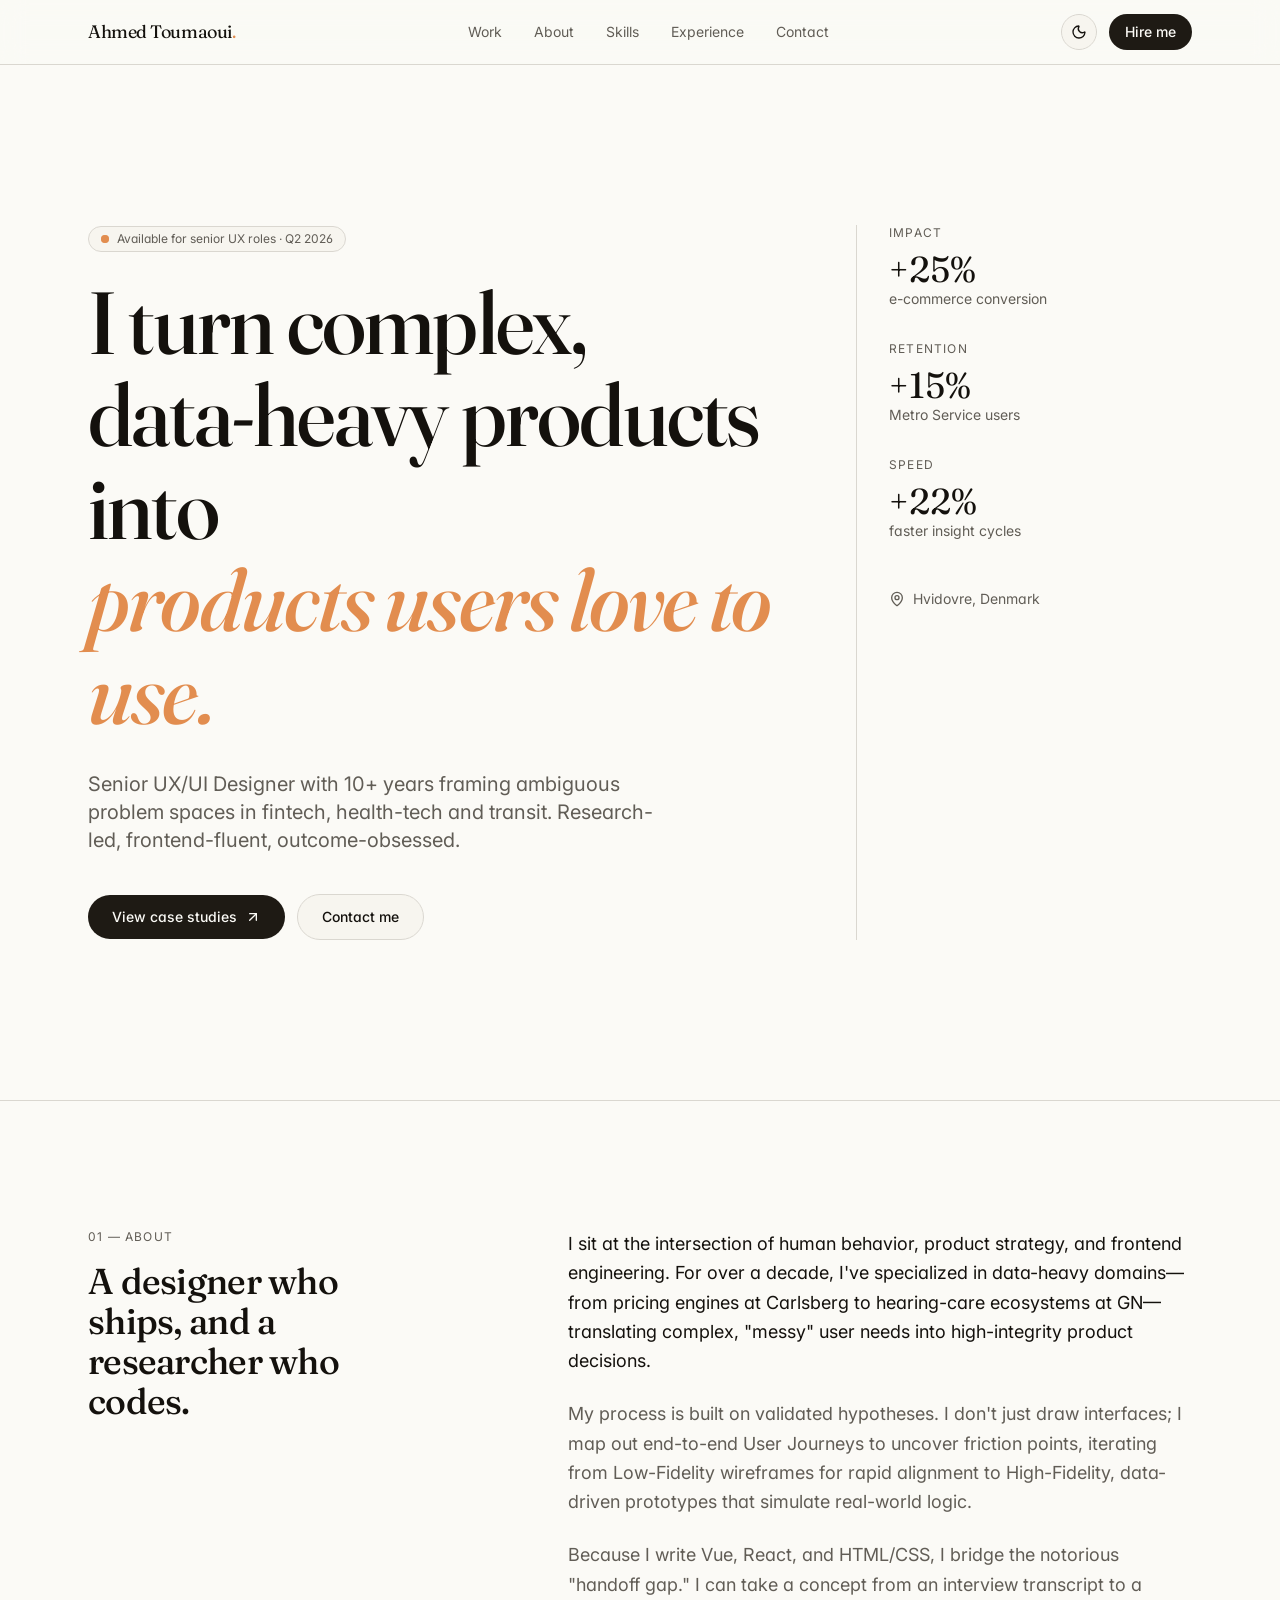
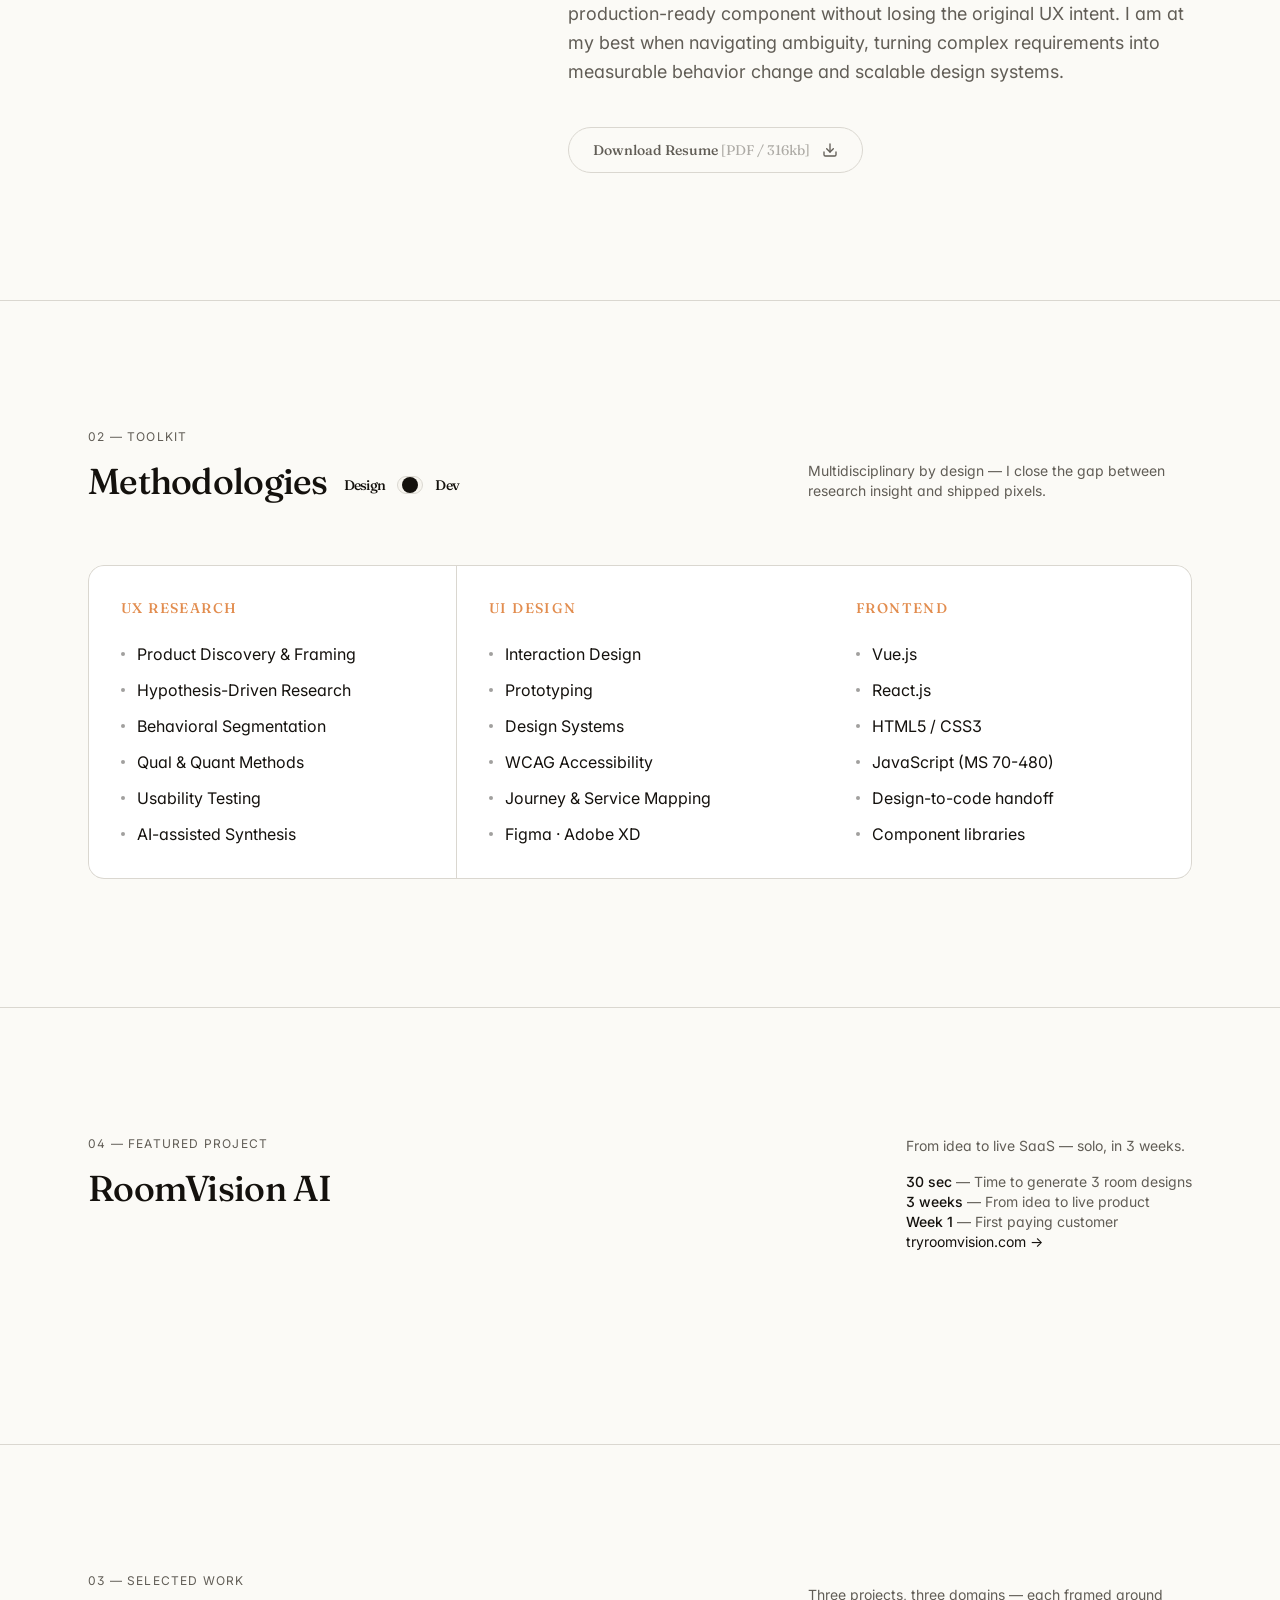
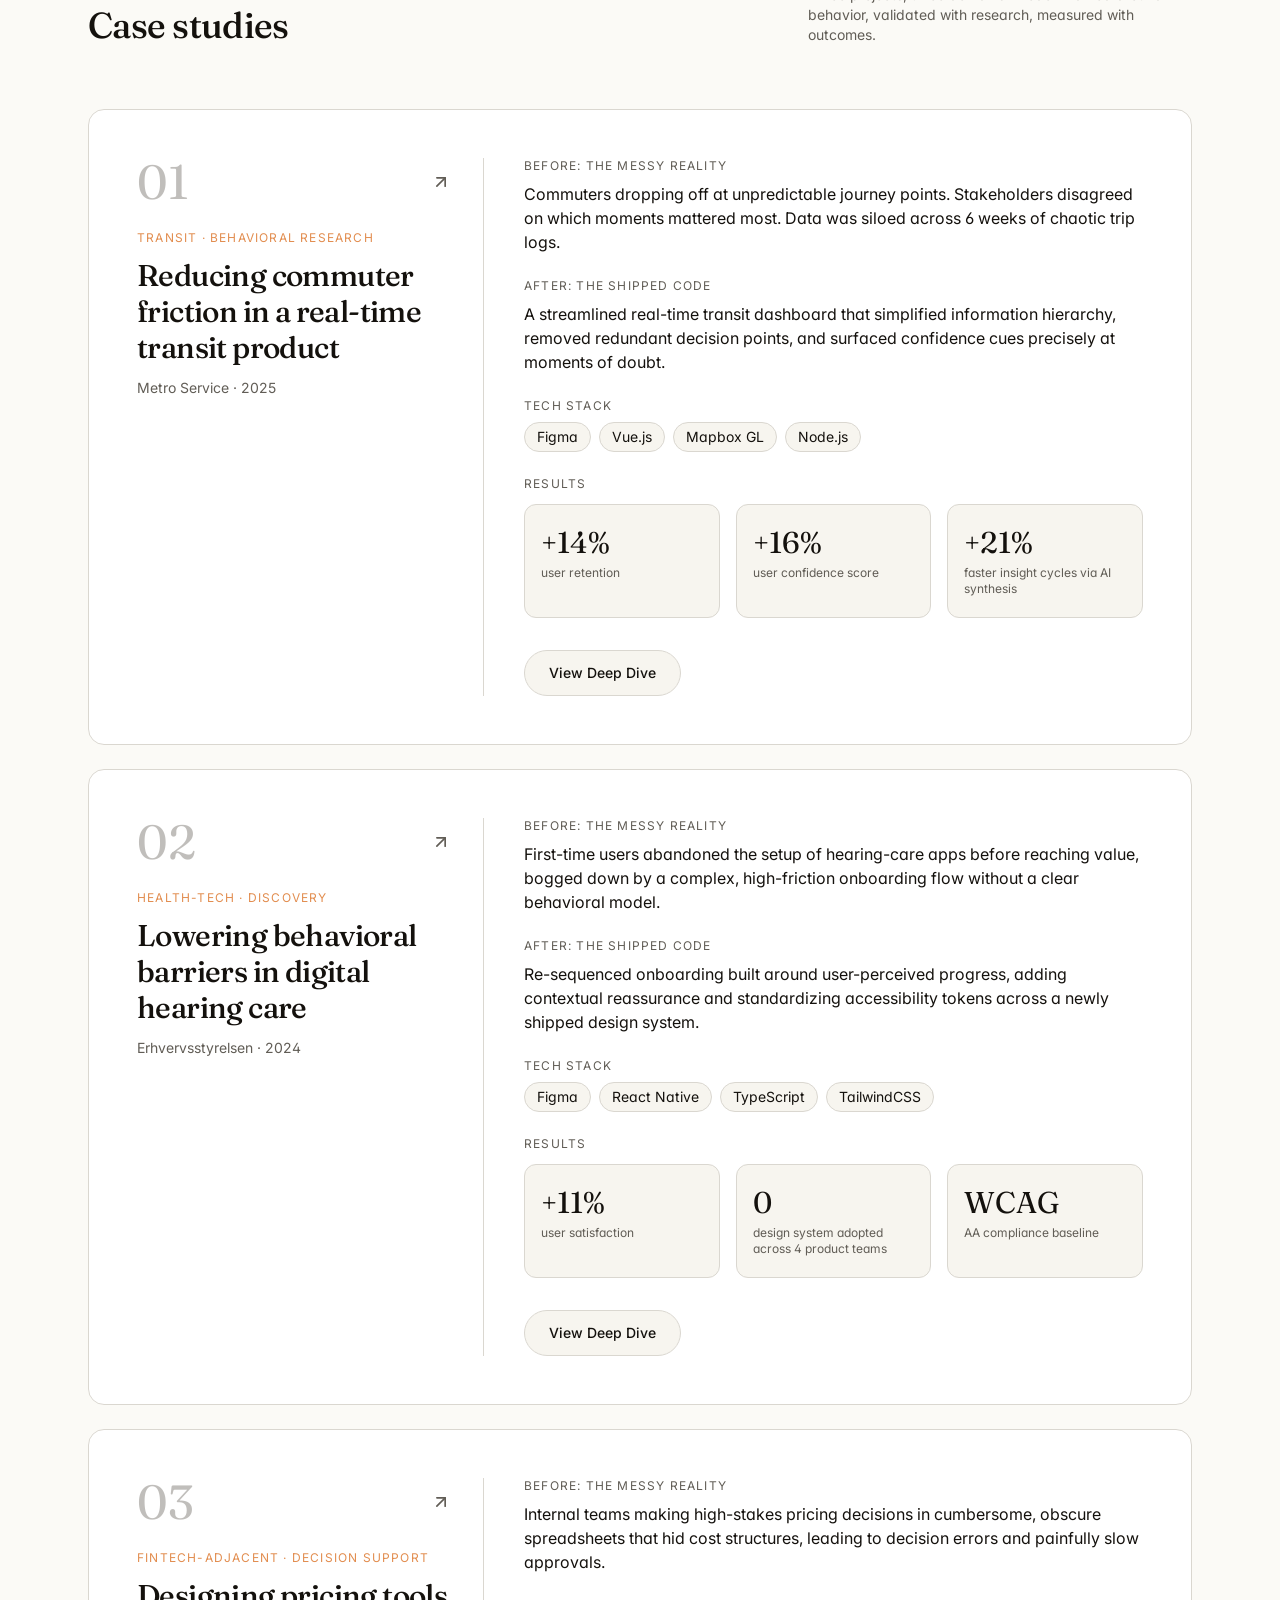
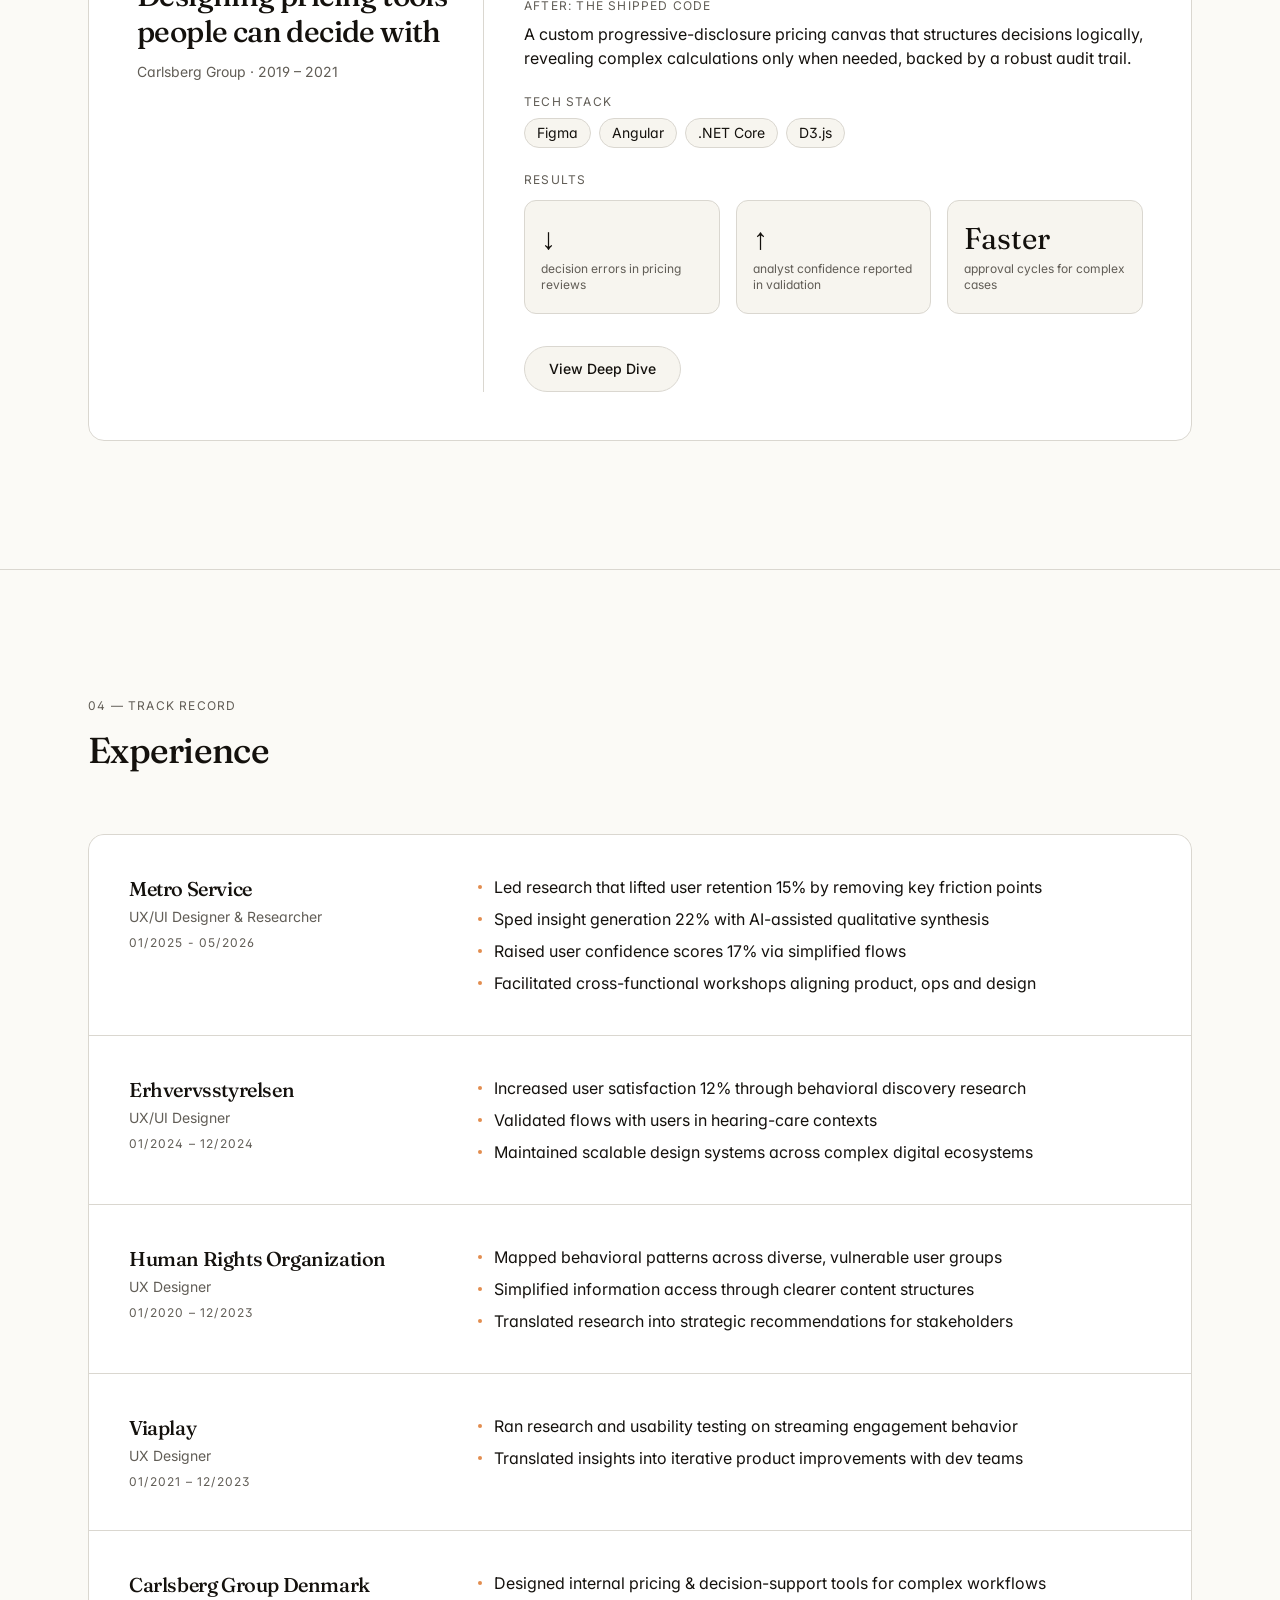
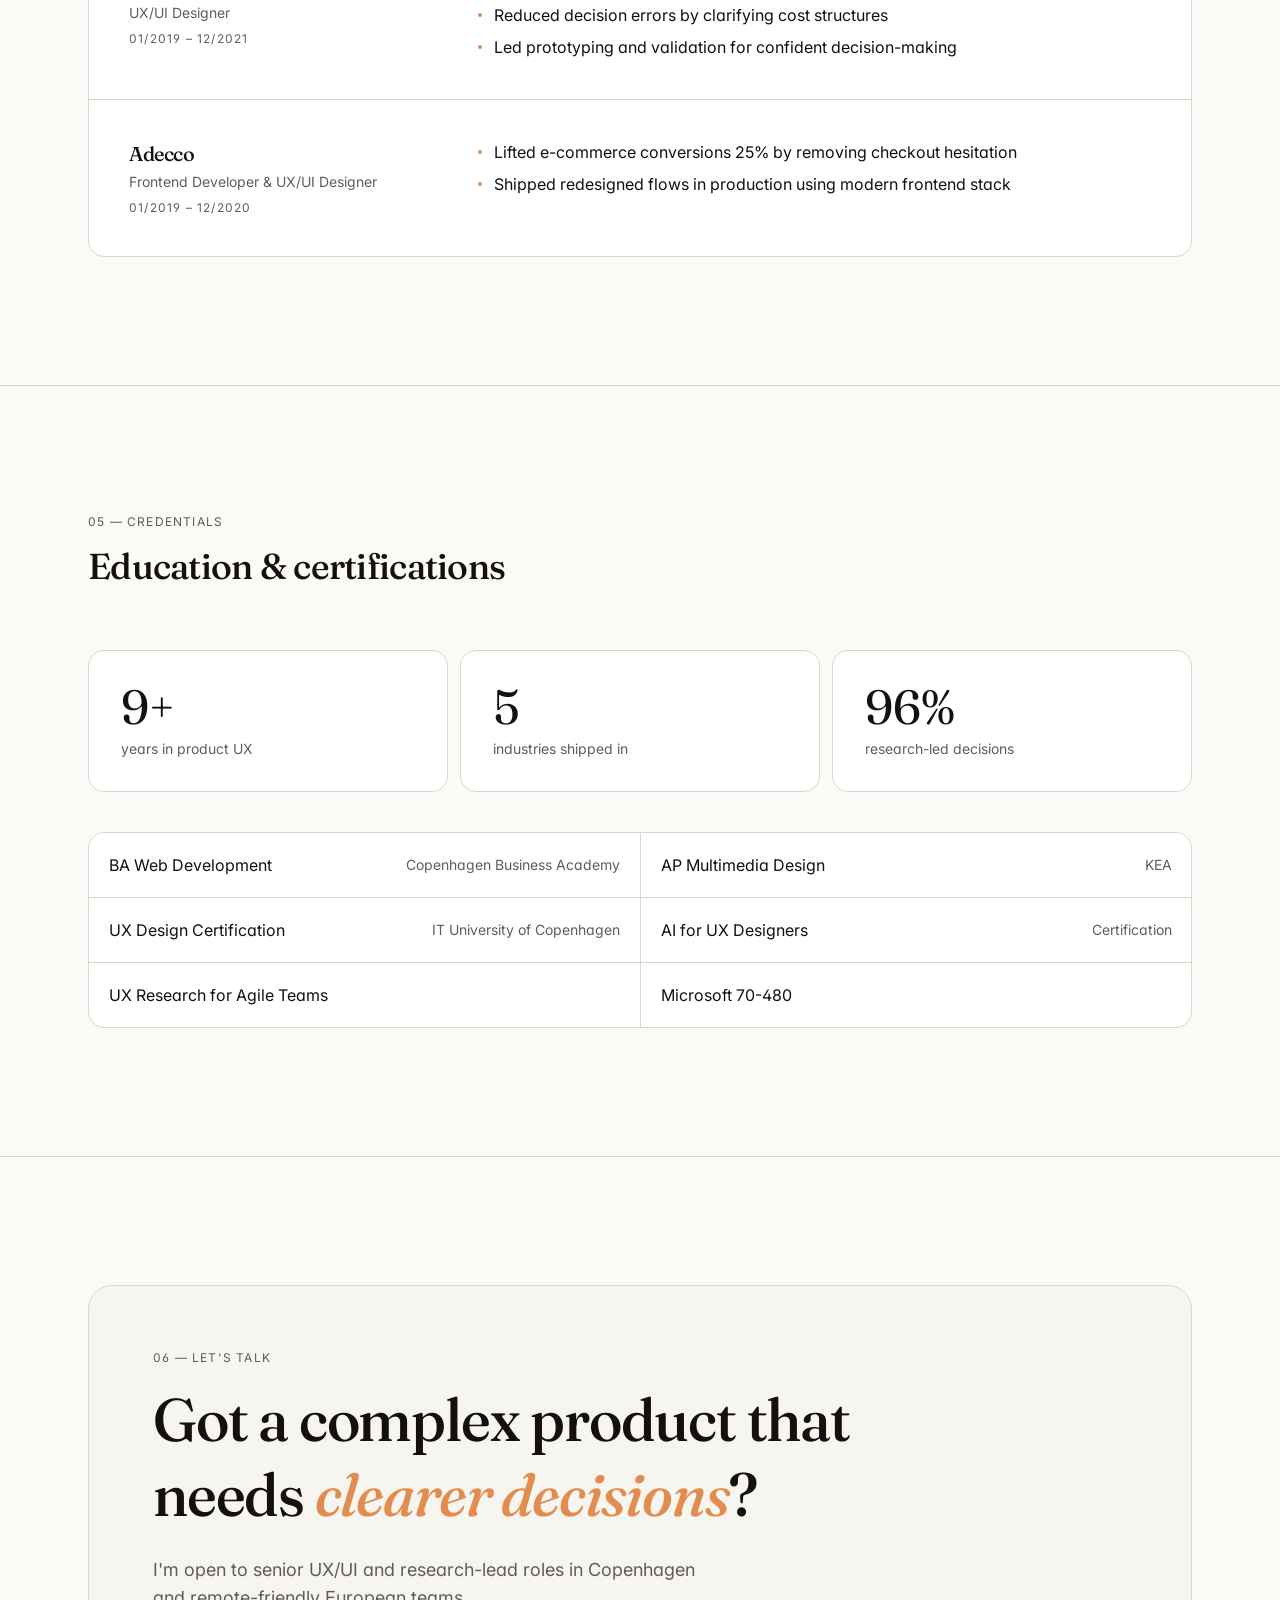
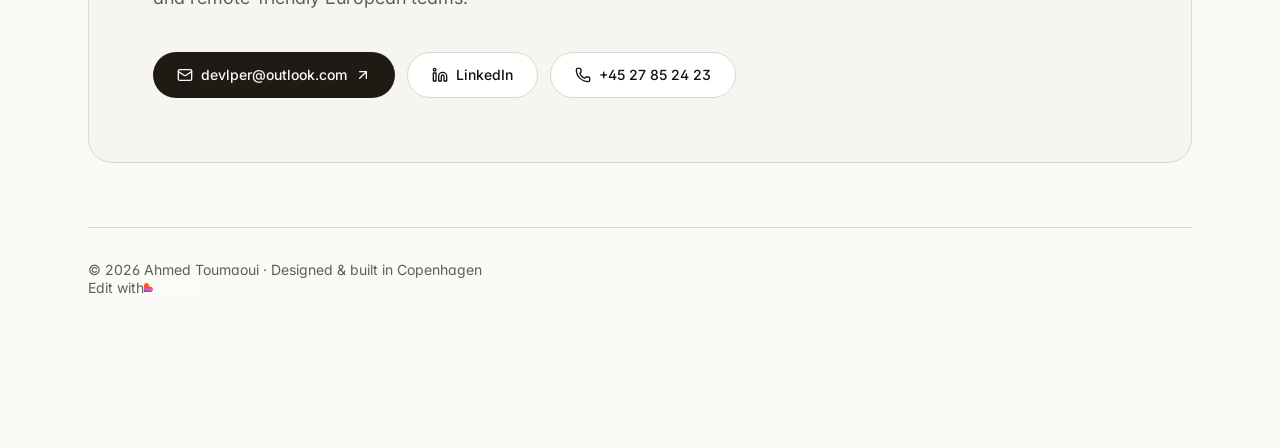
==== commit 5e23f25e: "Add Featured Project section before Case Studies matching exact layout" ====
--- a/index.html
+++ b/index.html
@@ -1,4 +1,4 @@
-<!DOCTYPE html><html lang="en"><head><meta charSet="utf-8"/><meta name="viewport" content="width=device-width, initial-scale=1"/><title>Ahmed Toumaoui — Senior UX/UI Designer &amp; Researcher</title><meta name="author" content="Lovable"/><meta name="twitter:card" content="summary"/><meta name="twitter:site" content="@Lovable"/><meta name="twitter:title" content="Lovable App"/><meta name="twitter:description" content="Portfolio Accelerator creates high-converting personal portfolio websites for tech professionals."/><meta property="og:image" content="https://pub-bb2e103a32db4e198524a2e9ed8f35b4.r2.dev/91144435-b0ad-4186-a7da-04b28da425d5/id-preview-af0e0718--3d7f6cf2-744a-4786-b96c-d4f20f81bf96.lovable.app-1776719765912.png"/><meta name="twitter:image" content="https://pub-bb2e103a32db4e198524a2e9ed8f35b4.r2.dev/91144435-b0ad-4186-a7da-04b28da425d5/id-preview-af0e0718--3d7f6cf2-744a-4786-b96c-d4f20f81bf96.lovable.app-1776719765912.png"/><meta name="description" content="Senior UX/UI Designer with 10+ years turning complex, data-heavy products into products users love to use. Research-led, frontend-fluent, outcome-driven."/><meta property="og:title" content="Ahmed Toumaoui — Senior UX/UI Designer &amp; Researcher"/><meta property="og:description" content="Research-driven UX/UI portfolio: case studies from Metro Service, Erhvervsstyrelsen and Carlsberg with measurable outcomes."/><meta property="og:type" content="website"/><link rel="preconnect" href="https://fonts.googleapis.com"/><link rel="preconnect" href="https://fonts.gstatic.com" crossorigin="anonymous"/><link rel="stylesheet" href="./assets/styles-C-ELE2Mh.css"/><link rel="stylesheet" href="https://fonts.googleapis.com/css2?family=Fraunces:ital,opsz,wght@0,9..144,400;0,9..144,500;1,9..144,500&amp;family=Inter:wght@400;500;600&amp;family=Fira+Code:wght@400;500;600&amp;family=JetBrains+Mono:wght@400;500;600&amp;display=swap"/>
+﻿<!DOCTYPE html><html lang="en"><head><meta charSet="utf-8"/><meta name="viewport" content="width=device-width, initial-scale=1"/><title>Ahmed Toumaoui — Senior UX/UI Designer &amp; Researcher</title><meta name="author" content="Lovable"/><meta name="twitter:card" content="summary"/><meta name="twitter:site" content="@Lovable"/><meta name="twitter:title" content="Lovable App"/><meta name="twitter:description" content="Portfolio Accelerator creates high-converting personal portfolio websites for tech professionals."/><meta property="og:image" content="https://pub-bb2e103a32db4e198524a2e9ed8f35b4.r2.dev/91144435-b0ad-4186-a7da-04b28da425d5/id-preview-af0e0718--3d7f6cf2-744a-4786-b96c-d4f20f81bf96.lovable.app-1776719765912.png"/><meta name="twitter:image" content="https://pub-bb2e103a32db4e198524a2e9ed8f35b4.r2.dev/91144435-b0ad-4186-a7da-04b28da425d5/id-preview-af0e0718--3d7f6cf2-744a-4786-b96c-d4f20f81bf96.lovable.app-1776719765912.png"/><meta name="description" content="Senior UX/UI Designer with 10+ years turning complex, data-heavy products into products users love to use. Research-led, frontend-fluent, outcome-driven."/><meta property="og:title" content="Ahmed Toumaoui — Senior UX/UI Designer &amp; Researcher"/><meta property="og:description" content="Research-driven UX/UI portfolio: case studies from Metro Service, Erhvervsstyrelsen and Carlsberg with measurable outcomes."/><meta property="og:type" content="website"/><link rel="preconnect" href="https://fonts.googleapis.com"/><link rel="preconnect" href="https://fonts.gstatic.com" crossorigin="anonymous"/><link rel="stylesheet" href="./assets/styles-C-ELE2Mh.css"/><link rel="stylesheet" href="https://fonts.googleapis.com/css2?family=Fraunces:ital,opsz,wght@0,9..144,400;0,9..144,500;1,9..144,500&amp;family=Inter:wght@400;500;600&amp;family=Fira+Code:wght@400;500;600&amp;family=JetBrains+Mono:wght@400;500;600&amp;display=swap"/>
 <style>
 	@font-face {
 		font-family: 'CameraPlainVariable';
@@ -236,7 +236,7 @@
     <span class="font-display">Download Resume <span class="opacity-50 font-normal">[PDF / 316kb]</span></span>
     <svg xmlns="http://www.w3.org/2000/svg" width="16" height="16" viewBox="0 0 24 24" fill="none" stroke="currentColor" stroke-width="2" stroke-linecap="round" stroke-linejoin="round" class="transition-transform duration-300 group-hover:translate-y-1"><path d="M21 15v4a2 2 0 0 1-2 2H5a2 2 0 0 1-2-2v-4"/><polyline points="7 10 12 15 17 10"/><line x1="12" x2="12" y1="15" y2="3"/></svg>
   </a>
-</div></div></div></section><section id="skills" class="border-b border-hairline py-24 md:py-32"><div class="container-tight"><div class="mb-16 flex items-end justify-between"><div><p class="text-xs uppercase tracking-widest text-muted-foreground">02 — Toolkit</p><h2 class="mt-4 text-3xl md:text-4xl flex flex-wrap items-center gap-4 md:gap-6">Methodologies <div class="inline-flex items-center gap-3 mt-2 md:mt-0"><span id="label-design" class="text-sm font-medium transition-opacity opacity-100 cursor-pointer">Design</span><button id="mode-switch-btn" aria-label="Toggle Dev Mode" class="relative flex items-center w-12 h-6 px-1 bg-surface border border-hairline rounded-full transition-colors focus:outline-none focus:ring-2 focus:ring-accent focus:ring-offset-2"><div id="mode-switch-knob" class="w-4 h-4 bg-foreground rounded-full transition-transform duration-300 ease-out transform translate-x-0"></div></button><span id="label-dev" class="text-sm font-medium transition-opacity opacity-40 cursor-pointer">Dev</span></div></h2></div><p class="hidden max-w-sm text-sm text-muted-foreground md:block">Multidisciplinary by design — I close the gap between research insight and shipped pixels.</p></div><div class="grid gap-px overflow-hidden rounded-2xl border border-hairline bg-hairline md:grid-cols-3"><div class="bg-card p-8"><h3 class="text-sm uppercase tracking-widest text-accent"><span class="design-text">UX Research</span><span class="dev-text hidden">Data &amp; Testing</span></h3><ul class="mt-6 space-y-3"><li class="flex items-baseline gap-3 text-foreground"><span class="h-1 w-1 rounded-full bg-foreground/40"></span><span class="design-text">Product Discovery &amp; Framing</span><span class="dev-text hidden">API Design &amp; Requirements</span></li><li class="flex items-baseline gap-3 text-foreground"><span class="h-1 w-1 rounded-full bg-foreground/40"></span><span class="design-text">Hypothesis-Driven Research</span><span class="dev-text hidden">A/B Testing &amp; Telemetry</span></li><li class="flex items-baseline gap-3 text-foreground"><span class="h-1 w-1 rounded-full bg-foreground/40"></span><span class="design-text">Behavioral Segmentation</span><span class="dev-text hidden">Data Modeling</span></li><li class="flex items-baseline gap-3 text-foreground"><span class="h-1 w-1 rounded-full bg-foreground/40"></span><span class="design-text">Qual &amp; Quant Methods</span><span class="dev-text hidden">Performance Profiling</span></li><li class="flex items-baseline gap-3 text-foreground"><span class="h-1 w-1 rounded-full bg-foreground/40"></span><span class="design-text">Usability Testing</span><span class="dev-text hidden">E2E Testing (Cypress)</span></li><li class="flex items-baseline gap-3 text-foreground"><span class="h-1 w-1 rounded-full bg-foreground/40"></span><span class="design-text">AI-assisted Synthesis</span><span class="dev-text hidden">CI/CD Automation</span></li></ul></div><div class="bg-card p-8"><h3 class="text-sm uppercase tracking-widest text-accent"><span class="design-text">UI Design</span><span class="dev-text hidden">Frontend Arch.</span></h3><ul class="mt-6 space-y-3"><li class="flex items-baseline gap-3 text-foreground"><span class="h-1 w-1 rounded-full bg-foreground/40"></span><span class="design-text">Interaction Design</span><span class="dev-text hidden">State Management (Vuex)</span></li><li class="flex items-baseline gap-3 text-foreground"><span class="h-1 w-1 rounded-full bg-foreground/40"></span><span class="design-text">Prototyping</span><span class="dev-text hidden">Rapid Prototyping (Vite)</span></li><li class="flex items-baseline gap-3 text-foreground"><span class="h-1 w-1 rounded-full bg-foreground/40"></span><span class="design-text">Design Systems</span><span class="dev-text hidden">Component Driven Dev</span></li><li class="flex items-baseline gap-3 text-foreground"><span class="h-1 w-1 rounded-full bg-foreground/40"></span><span class="design-text">WCAG Accessibility</span><span class="dev-text hidden">Semantic HTML &amp; ARIA</span></li><li class="flex items-baseline gap-3 text-foreground"><span class="h-1 w-1 rounded-full bg-foreground/40"></span><span class="design-text">Journey &amp; Service Mapping</span><span class="dev-text hidden">Routing &amp; APIs</span></li><li class="flex items-baseline gap-3 text-foreground"><span class="h-1 w-1 rounded-full bg-foreground/40"></span><span class="design-text">Figma · Adobe XD</span><span class="dev-text hidden">Tailwind CSS / SCSS</span></li></ul></div><div class="bg-card p-8"><h3 class="text-sm uppercase tracking-widest text-accent"><span class="design-text">Frontend</span><span class="dev-text hidden">Tooling &amp; Backend</span></h3><ul class="mt-6 space-y-3"><li class="flex items-baseline gap-3 text-foreground"><span class="h-1 w-1 rounded-full bg-foreground/40"></span><span class="design-text">Vue.js</span><span class="dev-text hidden group relative cursor-help w-fit">Vue.js<span class="pointer-events-none absolute bottom-full left-0 mb-2 w-max rounded-md bg-foreground px-2 py-1 text-xs text-background opacity-0 transition-opacity group-hover:opacity-100 font-sans shadow-lg z-50">Composition API / Pinia / Vite</span></span></li><li class="flex items-baseline gap-3 text-foreground"><span class="h-1 w-1 rounded-full bg-foreground/40"></span><span class="design-text">React.js</span><span class="dev-text hidden">Database (SQL/NoSQL)</span></li><li class="flex items-baseline gap-3 text-foreground"><span class="h-1 w-1 rounded-full bg-foreground/40"></span><span class="design-text">HTML5 / CSS3</span><span class="dev-text hidden">REST / GraphQL APIs</span></li><li class="flex items-baseline gap-3 text-foreground"><span class="h-1 w-1 rounded-full bg-foreground/40"></span><span class="design-text">JavaScript (MS 70-480)</span><span class="dev-text hidden">Webpack / Vite Config</span></li><li class="flex items-baseline gap-3 text-foreground"><span class="h-1 w-1 rounded-full bg-foreground/40"></span><span class="design-text">Design-to-code handoff</span><span class="dev-text hidden">Version Control (Git)</span></li><li class="flex items-baseline gap-3 text-foreground"><span class="h-1 w-1 rounded-full bg-foreground/40"></span><span class="design-text">Component libraries</span><span class="dev-text hidden">Cloud Deploy (Vercel)</span></li></ul></div></div></div></section><section id="work" class="border-b border-hairline py-24 md:py-32"><div class="container-tight"><div class="mb-16 flex items-end justify-between"><div><p class="text-xs uppercase tracking-widest text-muted-foreground">03 — Selected work</p><h2 class="mt-4 text-3xl md:text-4xl">Case studies</h2></div><p class="hidden max-w-sm text-sm text-muted-foreground md:block">Three projects, three domains — each framed around behavior, validated with research, measured with outcomes.</p></div><div class="space-y-6"><article class="group grid gap-8 rounded-2xl border border-hairline bg-card p-8 transition hover:border-foreground/30 md:grid-cols-12 md:p-12"><header class="md:col-span-4"><div class="flex items-center justify-between"><span class="font-display text-5xl text-muted-foreground/40">01</span><svg xmlns="http://www.w3.org/2000/svg" width="24" height="24" viewBox="0 0 24 24" fill="none" stroke="currentColor" stroke-width="2" stroke-linecap="round" stroke-linejoin="round" class="lucide lucide-arrow-up-right h-5 w-5 text-muted-foreground transition group-hover:-translate-y-0.5 group-hover:translate-x-0.5 group-hover:text-foreground" aria-hidden="true"><path d="M7 7h10v10"></path><path d="M7 17 17 7"></path></svg></div><p class="mt-6 text-xs uppercase tracking-widest text-accent">Transit · Behavioral Research</p><a href="Casestudy/metro-service.html" class="block relative z-10 hover:text-accent transition-colors w-full"><h3 class="mt-3 text-2xl md:text-3xl">Reducing commuter friction in a real-time transit product</h3></a><p class="mt-3 text-sm text-muted-foreground">Metro Service<!-- --> · <!-- -->2025</p></header><div class="space-y-6 md:col-span-8 md:border-l md:border-hairline md:pl-10"><div><p class="mb-2 text-xs uppercase tracking-widest text-muted-foreground">Before: The Messy Reality</p><div class="text-foreground">Commuters dropping off at unpredictable journey points. Stakeholders disagreed on which moments mattered most. Data was siloed across 6 weeks of chaotic trip logs.</div></div><div><p class="mb-2 text-xs uppercase tracking-widest text-muted-foreground">After: The Shipped Code</p><div class="text-foreground">A streamlined real-time transit dashboard that simplified information hierarchy, removed redundant decision points, and surfaced confidence cues precisely at moments of doubt.</div></div><div><p class="mb-2 text-xs uppercase tracking-widest text-muted-foreground">Tech Stack</p><div class="flex flex-wrap gap-2 text-sm text-foreground"><span class="rounded-full border border-hairline bg-surface px-3 py-1">Figma</span><span class="rounded-full border border-hairline bg-surface px-3 py-1">Vue.js</span><span class="rounded-full border border-hairline bg-surface px-3 py-1">Mapbox GL</span><span class="rounded-full border border-hairline bg-surface px-3 py-1">Node.js</span></div></div><div><p class="mb-3 text-xs uppercase tracking-widest text-muted-foreground">Results</p><div class="grid grid-cols-3 gap-4"><div class="rounded-xl border border-hairline bg-surface px-4 py-5"><div class="font-display text-2xl text-foreground md:text-3xl">+15%</div><div class="mt-1 text-xs text-muted-foreground">user retention</div></div><div class="rounded-xl border border-hairline bg-surface px-4 py-5"><div class="font-display text-2xl text-foreground md:text-3xl">+17%</div><div class="mt-1 text-xs text-muted-foreground">user confidence score</div></div><div class="rounded-xl border border-hairline bg-surface px-4 py-5"><div class="font-display text-2xl text-foreground md:text-3xl">+22%</div><div class="mt-1 text-xs text-muted-foreground">faster insight cycles via AI synthesis</div></div></div><div class="mt-8"><a href="Casestudy/metro-service.html" class="inline-flex items-center gap-2 rounded-full border border-hairline bg-surface px-6 py-3 text-sm font-medium text-foreground transition hover:bg-muted">View Deep Dive</a></div></div></div></article><article class="group grid gap-8 rounded-2xl border border-hairline bg-card p-8 transition hover:border-foreground/30 md:grid-cols-12 md:p-12"><header class="md:col-span-4"><div class="flex items-center justify-between"><span class="font-display text-5xl text-muted-foreground/40">02</span><svg xmlns="http://www.w3.org/2000/svg" width="24" height="24" viewBox="0 0 24 24" fill="none" stroke="currentColor" stroke-width="2" stroke-linecap="round" stroke-linejoin="round" class="lucide lucide-arrow-up-right h-5 w-5 text-muted-foreground transition group-hover:-translate-y-0.5 group-hover:translate-x-0.5 group-hover:text-foreground" aria-hidden="true"><path d="M7 7h10v10"></path><path d="M7 17 17 7"></path></svg></div><p class="mt-6 text-xs uppercase tracking-widest text-accent">Health-tech · Discovery</p><a href="Casestudy/erhvervsstyrelsen.html" class="block relative z-10 hover:text-accent transition-colors w-full"><h3 class="mt-3 text-2xl md:text-3xl">Lowering behavioral barriers in digital hearing care</h3></a><p class="mt-3 text-sm text-muted-foreground">Erhvervsstyrelsen<!-- --> · <!-- -->2024</p></header><div class="space-y-6 md:col-span-8 md:border-l md:border-hairline md:pl-10"><div><p class="mb-2 text-xs uppercase tracking-widest text-muted-foreground">Before: The Messy Reality</p><div class="text-foreground">First-time users abandoned the setup of hearing-care apps before reaching value, bogged down by a complex, high-friction onboarding flow without a clear behavioral model.</div></div><div><p class="mb-2 text-xs uppercase tracking-widest text-muted-foreground">After: The Shipped Code</p><div class="text-foreground">Re-sequenced onboarding built around user-perceived progress, adding contextual reassurance and standardizing accessibility tokens across a newly shipped design system.</div></div><div><p class="mb-2 text-xs uppercase tracking-widest text-muted-foreground">Tech Stack</p><div class="flex flex-wrap gap-2 text-sm text-foreground"><span class="rounded-full border border-hairline bg-surface px-3 py-1">Figma</span><span class="rounded-full border border-hairline bg-surface px-3 py-1">React Native</span><span class="rounded-full border border-hairline bg-surface px-3 py-1">TypeScript</span><span class="rounded-full border border-hairline bg-surface px-3 py-1">TailwindCSS</span></div></div><div><p class="mb-3 text-xs uppercase tracking-widest text-muted-foreground">Results</p><div class="grid grid-cols-3 gap-4"><div class="rounded-xl border border-hairline bg-surface px-4 py-5"><div class="font-display text-2xl text-foreground md:text-3xl">+12%</div><div class="mt-1 text-xs text-muted-foreground">user satisfaction</div></div><div class="rounded-xl border border-hairline bg-surface px-4 py-5"><div class="font-display text-2xl text-foreground md:text-3xl">1</div><div class="mt-1 text-xs text-muted-foreground">design system adopted across 4 product teams</div></div><div class="rounded-xl border border-hairline bg-surface px-4 py-5"><div class="font-display text-2xl text-foreground md:text-3xl">WCAG</div><div class="mt-1 text-xs text-muted-foreground">AA compliance baseline</div></div></div><div class="mt-8"><a href="Casestudy/erhvervsstyrelsen.html" class="inline-flex items-center gap-2 rounded-full border border-hairline bg-surface px-6 py-3 text-sm font-medium text-foreground transition hover:bg-muted">View Deep Dive</a></div></div></div></article><article class="group grid gap-8 rounded-2xl border border-hairline bg-card p-8 transition hover:border-foreground/30 md:grid-cols-12 md:p-12"><header class="md:col-span-4"><div class="flex items-center justify-between"><span class="font-display text-5xl text-muted-foreground/40">03</span><svg xmlns="http://www.w3.org/2000/svg" width="24" height="24" viewBox="0 0 24 24" fill="none" stroke="currentColor" stroke-width="2" stroke-linecap="round" stroke-linejoin="round" class="lucide lucide-arrow-up-right h-5 w-5 text-muted-foreground transition group-hover:-translate-y-0.5 group-hover:translate-x-0.5 group-hover:text-foreground" aria-hidden="true"><path d="M7 7h10v10"></path><path d="M7 17 17 7"></path></svg></div><p class="mt-6 text-xs uppercase tracking-widest text-accent">Fintech-adjacent · Decision Support</p><a href="Casestudy/carlsberg.html" class="block relative z-10 hover:text-accent transition-colors w-full"><h3 class="mt-3 text-2xl md:text-3xl">Designing pricing tools people can decide with</h3></a><p class="mt-3 text-sm text-muted-foreground">Carlsberg Group<!-- --> · <!-- -->2019 – 2021</p></header><div class="space-y-6 md:col-span-8 md:border-l md:border-hairline md:pl-10"><div><p class="mb-2 text-xs uppercase tracking-widest text-muted-foreground">Before: The Messy Reality</p><div class="text-foreground">Internal teams making high-stakes pricing decisions in cumbersome, obscure spreadsheets that hid cost structures, leading to decision errors and painfully slow approvals.</div></div><div><p class="mb-2 text-xs uppercase tracking-widest text-muted-foreground">After: The Shipped Code</p><div class="text-foreground">A custom progressive-disclosure pricing canvas that structures decisions logically, revealing complex calculations only when needed, backed by a robust audit trail.</div></div><div><p class="mb-2 text-xs uppercase tracking-widest text-muted-foreground">Tech Stack</p><div class="flex flex-wrap gap-2 text-sm text-foreground"><span class="rounded-full border border-hairline bg-surface px-3 py-1">Figma</span><span class="rounded-full border border-hairline bg-surface px-3 py-1">Angular</span><span class="rounded-full border border-hairline bg-surface px-3 py-1">.NET Core</span><span class="rounded-full border border-hairline bg-surface px-3 py-1">D3.js</span></div></div><div><p class="mb-3 text-xs uppercase tracking-widest text-muted-foreground">Results</p><div class="grid grid-cols-3 gap-4"><div class="rounded-xl border border-hairline bg-surface px-4 py-5"><div class="font-display text-2xl text-foreground md:text-3xl">↓</div><div class="mt-1 text-xs text-muted-foreground">decision errors in pricing reviews</div></div><div class="rounded-xl border border-hairline bg-surface px-4 py-5"><div class="font-display text-2xl text-foreground md:text-3xl">↑</div><div class="mt-1 text-xs text-muted-foreground">analyst confidence reported in validation</div></div><div class="rounded-xl border border-hairline bg-surface px-4 py-5"><div class="font-display text-2xl text-foreground md:text-3xl">Faster</div><div class="mt-1 text-xs text-muted-foreground">approval cycles for complex cases</div></div></div><div class="mt-8"><a href="Casestudy/carlsberg.html" class="inline-flex items-center gap-2 rounded-full border border-hairline bg-surface px-6 py-3 text-sm font-medium text-foreground transition hover:bg-muted">View Deep Dive</a></div></div></div></article></div></div></section><section id="featured-project" class="border-b border-hairline py-24 md:py-32"><div class="container-tight"><div class="mb-16"><p class="text-xs uppercase tracking-widest text-muted-foreground">Featured Project</p><h2 class="mt-4 text-3xl md:text-4xl">RoomVision AI</h2><p class="mt-4 text-lg text-muted-foreground">From idea to live SaaS � solo, in 3 weeks.</p></div></div></section><section id="experience" class="border-b border-hairline py-24 md:py-32"><div class="container-tight"><div class="mb-16"><p class="text-xs uppercase tracking-widest text-muted-foreground">04 — Track record</p><h2 class="mt-4 text-3xl md:text-4xl">Experience</h2></div><ol class="space-y-px overflow-hidden rounded-2xl border border-hairline bg-hairline"><li class="grid gap-6 bg-card p-8 md:grid-cols-12 md:p-10"><div class="md:col-span-4"><h3 class="text-xl text-foreground">Metro Service</h3><p class="mt-1 text-sm text-muted-foreground">UX/UI Designer &amp; Researcher</p><p class="mt-2 text-xs uppercase tracking-widest text-muted-foreground">01/2025 - 05/2026</p></div><ul class="space-y-2 md:col-span-8"><li class="flex gap-3 text-foreground"><span class="mt-2.5 h-1 w-1 shrink-0 rounded-full bg-accent"></span><span>Led research that lifted user retention 15% by removing key friction points</span></li><li class="flex gap-3 text-foreground"><span class="mt-2.5 h-1 w-1 shrink-0 rounded-full bg-accent"></span><span>Sped insight generation 22% with AI-assisted qualitative synthesis</span></li><li class="flex gap-3 text-foreground"><span class="mt-2.5 h-1 w-1 shrink-0 rounded-full bg-accent"></span><span>Raised user confidence scores 17% via simplified flows</span></li><li class="flex gap-3 text-foreground"><span class="mt-2.5 h-1 w-1 shrink-0 rounded-full bg-accent"></span><span>Facilitated cross-functional workshops aligning product, ops and design</span></li></ul></li><li class="grid gap-6 bg-card p-8 md:grid-cols-12 md:p-10"><div class="md:col-span-4"><h3 class="text-xl text-foreground">Erhvervsstyrelsen</h3><p class="mt-1 text-sm text-muted-foreground">UX/UI Designer</p><p class="mt-2 text-xs uppercase tracking-widest text-muted-foreground">01/2024 – 12/2024</p></div><ul class="space-y-2 md:col-span-8"><li class="flex gap-3 text-foreground"><span class="mt-2.5 h-1 w-1 shrink-0 rounded-full bg-accent"></span><span>Increased user satisfaction 12% through behavioral discovery research</span></li><li class="flex gap-3 text-foreground"><span class="mt-2.5 h-1 w-1 shrink-0 rounded-full bg-accent"></span><span>Validated flows with users in hearing-care contexts</span></li><li class="flex gap-3 text-foreground"><span class="mt-2.5 h-1 w-1 shrink-0 rounded-full bg-accent"></span><span>Maintained scalable design systems across complex digital ecosystems</span></li></ul></li><li class="grid gap-6 bg-card p-8 md:grid-cols-12 md:p-10"><div class="md:col-span-4"><h3 class="text-xl text-foreground">Human Rights Organization</h3><p class="mt-1 text-sm text-muted-foreground">UX Designer</p><p class="mt-2 text-xs uppercase tracking-widest text-muted-foreground">01/2020 – 12/2023</p></div><ul class="space-y-2 md:col-span-8"><li class="flex gap-3 text-foreground"><span class="mt-2.5 h-1 w-1 shrink-0 rounded-full bg-accent"></span><span>Mapped behavioral patterns across diverse, vulnerable user groups</span></li><li class="flex gap-3 text-foreground"><span class="mt-2.5 h-1 w-1 shrink-0 rounded-full bg-accent"></span><span>Simplified information access through clearer content structures</span></li><li class="flex gap-3 text-foreground"><span class="mt-2.5 h-1 w-1 shrink-0 rounded-full bg-accent"></span><span>Translated research into strategic recommendations for stakeholders</span></li></ul></li><li class="grid gap-6 bg-card p-8 md:grid-cols-12 md:p-10"><div class="md:col-span-4"><h3 class="text-xl text-foreground">Viaplay</h3><p class="mt-1 text-sm text-muted-foreground">UX Designer</p><p class="mt-2 text-xs uppercase tracking-widest text-muted-foreground">01/2021 – 12/2023</p></div><ul class="space-y-2 md:col-span-8"><li class="flex gap-3 text-foreground"><span class="mt-2.5 h-1 w-1 shrink-0 rounded-full bg-accent"></span><span>Ran research and usability testing on streaming engagement behavior</span></li><li class="flex gap-3 text-foreground"><span class="mt-2.5 h-1 w-1 shrink-0 rounded-full bg-accent"></span><span>Translated insights into iterative product improvements with dev teams</span></li></ul></li><li class="grid gap-6 bg-card p-8 md:grid-cols-12 md:p-10"><div class="md:col-span-4"><h3 class="text-xl text-foreground">Carlsberg Group Denmark</h3><p class="mt-1 text-sm text-muted-foreground">UX/UI Designer</p><p class="mt-2 text-xs uppercase tracking-widest text-muted-foreground">01/2019 – 12/2021</p></div><ul class="space-y-2 md:col-span-8"><li class="flex gap-3 text-foreground"><span class="mt-2.5 h-1 w-1 shrink-0 rounded-full bg-accent"></span><span>Designed internal pricing &amp; decision-support tools for complex workflows</span></li><li class="flex gap-3 text-foreground"><span class="mt-2.5 h-1 w-1 shrink-0 rounded-full bg-accent"></span><span>Reduced decision errors by clarifying cost structures</span></li><li class="flex gap-3 text-foreground"><span class="mt-2.5 h-1 w-1 shrink-0 rounded-full bg-accent"></span><span>Led prototyping and validation for confident decision-making</span></li></ul></li><li class="grid gap-6 bg-card p-8 md:grid-cols-12 md:p-10"><div class="md:col-span-4"><h3 class="text-xl text-foreground">Adecco</h3><p class="mt-1 text-sm text-muted-foreground">Frontend Developer &amp; UX/UI Designer</p><p class="mt-2 text-xs uppercase tracking-widest text-muted-foreground">01/2019 – 12/2020</p></div><ul class="space-y-2 md:col-span-8"><li class="flex gap-3 text-foreground"><span class="mt-2.5 h-1 w-1 shrink-0 rounded-full bg-accent"></span><span>Lifted e-commerce conversions 25% by removing checkout hesitation</span></li><li class="flex gap-3 text-foreground"><span class="mt-2.5 h-1 w-1 shrink-0 rounded-full bg-accent"></span><span>Shipped redesigned flows in production using modern frontend stack</span></li></ul></li></ol></div></section><section class="border-b border-hairline py-24 md:py-32"><div class="container-tight"><div class="mb-16"><p class="text-xs uppercase tracking-widest text-muted-foreground">05 — Credentials</p><h2 class="mt-4 text-3xl md:text-4xl">Education &amp; certifications</h2></div><div class="grid gap-3 md:grid-cols-3"><div class="rounded-2xl border border-hairline bg-card p-8"><div class="font-display text-5xl text-foreground">10+</div><p class="mt-2 text-sm text-muted-foreground">years in product UX</p></div><div class="rounded-2xl border border-hairline bg-card p-8"><div class="font-display text-5xl text-foreground">6</div><p class="mt-2 text-sm text-muted-foreground">industries shipped in</p></div><div class="rounded-2xl border border-hairline bg-card p-8"><div class="font-display text-5xl text-foreground">100%</div><p class="mt-2 text-sm text-muted-foreground">research-led decisions</p></div></div><ul class="mt-10 grid gap-px overflow-hidden rounded-2xl border border-hairline bg-hairline md:grid-cols-2"><li class="flex items-center justify-between gap-4 bg-card p-5"><span class="text-foreground">BA Web Development</span><span class="text-sm text-muted-foreground">Copenhagen Business Academy</span></li><li class="flex items-center justify-between gap-4 bg-card p-5"><span class="text-foreground">AP Multimedia Design</span><span class="text-sm text-muted-foreground">KEA</span></li><li class="flex items-center justify-between gap-4 bg-card p-5"><span class="text-foreground">UX Design Certification</span><span class="text-sm text-muted-foreground">IT University of Copenhagen</span></li><li class="flex items-center justify-between gap-4 bg-card p-5"><span class="text-foreground">AI for UX Designers</span><span class="text-sm text-muted-foreground">Certification</span></li><li class="flex items-center justify-between gap-4 bg-card p-5"><span class="text-foreground">UX Research for Agile Teams</span><span class="text-sm text-muted-foreground">Certification</span></li><li class="flex items-center justify-between gap-4 bg-card p-5"><span class="text-foreground">Microsoft 70-480</span><span class="text-sm text-muted-foreground">HTML5, CSS3, JavaScript</span></li></ul></div></section><section id="contact" class="py-24 md:py-32"><div class="container-tight"><div class="rounded-3xl border border-hairline bg-surface p-10 md:p-16"><p class="text-xs uppercase tracking-widest text-muted-foreground">06 — Let&#x27;s talk</p><h2 class="mt-4 max-w-3xl text-balance text-4xl leading-tight md:text-6xl">Got a complex product that needs <span class="italic text-accent">clearer decisions</span>?</h2><p class="mt-6 max-w-xl text-lg text-muted-foreground">I&#x27;m open to senior UX/UI and research-lead roles in Copenhagen and remote-friendly European teams.</p><div class="mt-10 flex flex-wrap gap-3"><a href="mailto:devlper@outlook.com" class="group inline-flex items-center gap-2 rounded-full bg-primary px-6 py-3 text-sm font-medium text-primary-foreground transition hover:opacity-90"><svg xmlns="http://www.w3.org/2000/svg" width="24" height="24" viewBox="0 0 24 24" fill="none" stroke="currentColor" stroke-width="2" stroke-linecap="round" stroke-linejoin="round" class="lucide lucide-mail h-4 w-4" aria-hidden="true"><path d="m22 7-8.991 5.727a2 2 0 0 1-2.009 0L2 7"></path><rect x="2" y="4" width="20" height="16" rx="2"></rect></svg>devlper@outlook.com<svg xmlns="http://www.w3.org/2000/svg" width="24" height="24" viewBox="0 0 24 24" fill="none" stroke="currentColor" stroke-width="2" stroke-linecap="round" stroke-linejoin="round" class="lucide lucide-arrow-up-right h-4 w-4 transition group-hover:-translate-y-0.5 group-hover:translate-x-0.5" aria-hidden="true"><path d="M7 7h10v10"></path><path d="M7 17 17 7"></path></svg></a><a href="https://linkedin.com/in/ahmedtoumaoui" target="_blank" rel="noreferrer" class="inline-flex items-center gap-2 rounded-full border border-hairline bg-card px-6 py-3 text-sm font-medium text-foreground transition hover:bg-muted"><svg xmlns="http://www.w3.org/2000/svg" width="24" height="24" viewBox="0 0 24 24" fill="none" stroke="currentColor" stroke-width="2" stroke-linecap="round" stroke-linejoin="round" class="lucide lucide-linkedin h-4 w-4" aria-hidden="true"><path d="M16 8a6 6 0 0 1 6 6v7h-4v-7a2 2 0 0 0-2-2 2 2 0 0 0-2 2v7h-4v-7a6 6 0 0 1 6-6z"></path><rect width="4" height="12" x="2" y="9"></rect><circle cx="4" cy="4" r="2"></circle></svg>LinkedIn</a><a href="tel:+4527852423" class="inline-flex items-center gap-2 rounded-full border border-hairline bg-card px-6 py-3 text-sm font-medium text-foreground transition hover:bg-muted"><svg xmlns="http://www.w3.org/2000/svg" width="24" height="24" viewBox="0 0 24 24" fill="none" stroke="currentColor" stroke-width="2" stroke-linecap="round" stroke-linejoin="round" class="lucide lucide-phone h-4 w-4" aria-hidden="true"><path d="M13.832 16.568a1 1 0 0 0 1.213-.303l.355-.465A2 2 0 0 1 17 15h3a2 2 0 0 1 2 2v3a2 2 0 0 1-2 2A18 18 0 0 1 2 4a2 2 0 0 1 2-2h3a2 2 0 0 1 2 2v3a2 2 0 0 1-.8 1.6l-.468.351a1 1 0 0 0-.292 1.233 14 14 0 0 0 6.392 6.384"></path></svg>+45 27 85 24 23</a></div></div><footer class="mt-16 flex flex-col items-start justify-between gap-4 border-t border-hairline pt-8 text-sm text-muted-foreground md:flex-row md:items-center"><p>© <!-- -->2026<!-- --> Ahmed Toumaoui · Designed &amp; built in Copenhagen</
+</div></div></div></section><section id="skills" class="border-b border-hairline py-24 md:py-32"><div class="container-tight"><div class="mb-16 flex items-end justify-between"><div><p class="text-xs uppercase tracking-widest text-muted-foreground">02 — Toolkit</p><h2 class="mt-4 text-3xl md:text-4xl flex flex-wrap items-center gap-4 md:gap-6">Methodologies <div class="inline-flex items-center gap-3 mt-2 md:mt-0"><span id="label-design" class="text-sm font-medium transition-opacity opacity-100 cursor-pointer">Design</span><button id="mode-switch-btn" aria-label="Toggle Dev Mode" class="relative flex items-center w-12 h-6 px-1 bg-surface border border-hairline rounded-full transition-colors focus:outline-none focus:ring-2 focus:ring-accent focus:ring-offset-2"><div id="mode-switch-knob" class="w-4 h-4 bg-foreground rounded-full transition-transform duration-300 ease-out transform translate-x-0"></div></button><span id="label-dev" class="text-sm font-medium transition-opacity opacity-40 cursor-pointer">Dev</span></div></h2></div><p class="hidden max-w-sm text-sm text-muted-foreground md:block">Multidisciplinary by design — I close the gap between research insight and shipped pixels.</p></div><div class="grid gap-px overflow-hidden rounded-2xl border border-hairline bg-hairline md:grid-cols-3"><div class="bg-card p-8"><h3 class="text-sm uppercase tracking-widest text-accent"><span class="design-text">UX Research</span><span class="dev-text hidden">Data &amp; Testing</span></h3><ul class="mt-6 space-y-3"><li class="flex items-baseline gap-3 text-foreground"><span class="h-1 w-1 rounded-full bg-foreground/40"></span><span class="design-text">Product Discovery &amp; Framing</span><span class="dev-text hidden">API Design &amp; Requirements</span></li><li class="flex items-baseline gap-3 text-foreground"><span class="h-1 w-1 rounded-full bg-foreground/40"></span><span class="design-text">Hypothesis-Driven Research</span><span class="dev-text hidden">A/B Testing &amp; Telemetry</span></li><li class="flex items-baseline gap-3 text-foreground"><span class="h-1 w-1 rounded-full bg-foreground/40"></span><span class="design-text">Behavioral Segmentation</span><span class="dev-text hidden">Data Modeling</span></li><li class="flex items-baseline gap-3 text-foreground"><span class="h-1 w-1 rounded-full bg-foreground/40"></span><span class="design-text">Qual &amp; Quant Methods</span><span class="dev-text hidden">Performance Profiling</span></li><li class="flex items-baseline gap-3 text-foreground"><span class="h-1 w-1 rounded-full bg-foreground/40"></span><span class="design-text">Usability Testing</span><span class="dev-text hidden">E2E Testing (Cypress)</span></li><li class="flex items-baseline gap-3 text-foreground"><span class="h-1 w-1 rounded-full bg-foreground/40"></span><span class="design-text">AI-assisted Synthesis</span><span class="dev-text hidden">CI/CD Automation</span></li></ul></div><div class="bg-card p-8"><h3 class="text-sm uppercase tracking-widest text-accent"><span class="design-text">UI Design</span><span class="dev-text hidden">Frontend Arch.</span></h3><ul class="mt-6 space-y-3"><li class="flex items-baseline gap-3 text-foreground"><span class="h-1 w-1 rounded-full bg-foreground/40"></span><span class="design-text">Interaction Design</span><span class="dev-text hidden">State Management (Vuex)</span></li><li class="flex items-baseline gap-3 text-foreground"><span class="h-1 w-1 rounded-full bg-foreground/40"></span><span class="design-text">Prototyping</span><span class="dev-text hidden">Rapid Prototyping (Vite)</span></li><li class="flex items-baseline gap-3 text-foreground"><span class="h-1 w-1 rounded-full bg-foreground/40"></span><span class="design-text">Design Systems</span><span class="dev-text hidden">Component Driven Dev</span></li><li class="flex items-baseline gap-3 text-foreground"><span class="h-1 w-1 rounded-full bg-foreground/40"></span><span class="design-text">WCAG Accessibility</span><span class="dev-text hidden">Semantic HTML &amp; ARIA</span></li><li class="flex items-baseline gap-3 text-foreground"><span class="h-1 w-1 rounded-full bg-foreground/40"></span><span class="design-text">Journey &amp; Service Mapping</span><span class="dev-text hidden">Routing &amp; APIs</span></li><li class="flex items-baseline gap-3 text-foreground"><span class="h-1 w-1 rounded-full bg-foreground/40"></span><span class="design-text">Figma · Adobe XD</span><span class="dev-text hidden">Tailwind CSS / SCSS</span></li></ul></div><div class="bg-card p-8"><h3 class="text-sm uppercase tracking-widest text-accent"><span class="design-text">Frontend</span><span class="dev-text hidden">Tooling &amp; Backend</span></h3><ul class="mt-6 space-y-3"><li class="flex items-baseline gap-3 text-foreground"><span class="h-1 w-1 rounded-full bg-foreground/40"></span><span class="design-text">Vue.js</span><span class="dev-text hidden group relative cursor-help w-fit">Vue.js<span class="pointer-events-none absolute bottom-full left-0 mb-2 w-max rounded-md bg-foreground px-2 py-1 text-xs text-background opacity-0 transition-opacity group-hover:opacity-100 font-sans shadow-lg z-50">Composition API / Pinia / Vite</span></span></li><li class="flex items-baseline gap-3 text-foreground"><span class="h-1 w-1 rounded-full bg-foreground/40"></span><span class="design-text">React.js</span><span class="dev-text hidden">Database (SQL/NoSQL)</span></li><li class="flex items-baseline gap-3 text-foreground"><span class="h-1 w-1 rounded-full bg-foreground/40"></span><span class="design-text">HTML5 / CSS3</span><span class="dev-text hidden">REST / GraphQL APIs</span></li><li class="flex items-baseline gap-3 text-foreground"><span class="h-1 w-1 rounded-full bg-foreground/40"></span><span class="design-text">JavaScript (MS 70-480)</span><span class="dev-text hidden">Webpack / Vite Config</span></li><li class="flex items-baseline gap-3 text-foreground"><span class="h-1 w-1 rounded-full bg-foreground/40"></span><span class="design-text">Design-to-code handoff</span><span class="dev-text hidden">Version Control (Git)</span></li><li class="flex items-baseline gap-3 text-foreground"><span class="h-1 w-1 rounded-full bg-foreground/40"></span><span class="design-text">Component libraries</span><span class="dev-text hidden">Cloud Deploy (Vercel)</span></li></ul></div></div></div></section><section id="featured-project" class="border-b border-hairline py-24 md:py-32"><div class="container-tight"><div class="mb-16 flex flex-col md:flex-row md:items-end justify-between gap-8"><div><p class="text-xs uppercase tracking-widest text-muted-foreground">04 &mdash; FEATURED PROJECT</p><h2 class="mt-4 text-3xl md:text-4xl">RoomVision AI</h2></div><div class="max-w-sm text-sm text-muted-foreground"><p>From idea to live SaaS &mdash; solo, in 3 weeks.</p><div class="mt-4 space-y-1"><p><span class="text-foreground font-medium">30 sec</span> &mdash; Time to generate 3 room designs</p><p><span class="text-foreground font-medium">3 weeks</span> &mdash; From idea to live product</p><p><span class="text-foreground font-medium">Week 1</span> &mdash; First paying customer</p></div><a href="https://tryroomvision.com" target="_blank" class="inline-block mt-4 text-foreground hover:text-accent transition-colors">tryroomvision.com &rarr;</a></div></div></div></section><section id="work" class="border-b border-hairline py-24 md:py-32"><div class="container-tight"><div class="mb-16 flex items-end justify-between"><div><p class="text-xs uppercase tracking-widest text-muted-foreground">03 — Selected work</p><h2 class="mt-4 text-3xl md:text-4xl">Case studies</h2></div><p class="hidden max-w-sm text-sm text-muted-foreground md:block">Three projects, three domains — each framed around behavior, validated with research, measured with outcomes.</p></div><div class="space-y-6"><article class="group grid gap-8 rounded-2xl border border-hairline bg-card p-8 transition hover:border-foreground/30 md:grid-cols-12 md:p-12"><header class="md:col-span-4"><div class="flex items-center justify-between"><span class="font-display text-5xl text-muted-foreground/40">01</span><svg xmlns="http://www.w3.org/2000/svg" width="24" height="24" viewBox="0 0 24 24" fill="none" stroke="currentColor" stroke-width="2" stroke-linecap="round" stroke-linejoin="round" class="lucide lucide-arrow-up-right h-5 w-5 text-muted-foreground transition group-hover:-translate-y-0.5 group-hover:translate-x-0.5 group-hover:text-foreground" aria-hidden="true"><path d="M7 7h10v10"></path><path d="M7 17 17 7"></path></svg></div><p class="mt-6 text-xs uppercase tracking-widest text-accent">Transit · Behavioral Research</p><a href="Casestudy/metro-service.html" class="block relative z-10 hover:text-accent transition-colors w-full"><h3 class="mt-3 text-2xl md:text-3xl">Reducing commuter friction in a real-time transit product</h3></a><p class="mt-3 text-sm text-muted-foreground">Metro Service<!-- --> · <!-- -->2025</p></header><div class="space-y-6 md:col-span-8 md:border-l md:border-hairline md:pl-10"><div><p class="mb-2 text-xs uppercase tracking-widest text-muted-foreground">Before: The Messy Reality</p><div class="text-foreground">Commuters dropping off at unpredictable journey points. Stakeholders disagreed on which moments mattered most. Data was siloed across 6 weeks of chaotic trip logs.</div></div><div><p class="mb-2 text-xs uppercase tracking-widest text-muted-foreground">After: The Shipped Code</p><div class="text-foreground">A streamlined real-time transit dashboard that simplified information hierarchy, removed redundant decision points, and surfaced confidence cues precisely at moments of doubt.</div></div><div><p class="mb-2 text-xs uppercase tracking-widest text-muted-foreground">Tech Stack</p><div class="flex flex-wrap gap-2 text-sm text-foreground"><span class="rounded-full border border-hairline bg-surface px-3 py-1">Figma</span><span class="rounded-full border border-hairline bg-surface px-3 py-1">Vue.js</span><span class="rounded-full border border-hairline bg-surface px-3 py-1">Mapbox GL</span><span class="rounded-full border border-hairline bg-surface px-3 py-1">Node.js</span></div></div><div><p class="mb-3 text-xs uppercase tracking-widest text-muted-foreground">Results</p><div class="grid grid-cols-3 gap-4"><div class="rounded-xl border border-hairline bg-surface px-4 py-5"><div class="font-display text-2xl text-foreground md:text-3xl">+15%</div><div class="mt-1 text-xs text-muted-foreground">user retention</div></div><div class="rounded-xl border border-hairline bg-surface px-4 py-5"><div class="font-display text-2xl text-foreground md:text-3xl">+17%</div><div class="mt-1 text-xs text-muted-foreground">user confidence score</div></div><div class="rounded-xl border border-hairline bg-surface px-4 py-5"><div class="font-display text-2xl text-foreground md:text-3xl">+22%</div><div class="mt-1 text-xs text-muted-foreground">faster insight cycles via AI synthesis</div></div></div><div class="mt-8"><a href="Casestudy/metro-service.html" class="inline-flex items-center gap-2 rounded-full border border-hairline bg-surface px-6 py-3 text-sm font-medium text-foreground transition hover:bg-muted">View Deep Dive</a></div></div></div></article><article class="group grid gap-8 rounded-2xl border border-hairline bg-card p-8 transition hover:border-foreground/30 md:grid-cols-12 md:p-12"><header class="md:col-span-4"><div class="flex items-center justify-between"><span class="font-display text-5xl text-muted-foreground/40">02</span><svg xmlns="http://www.w3.org/2000/svg" width="24" height="24" viewBox="0 0 24 24" fill="none" stroke="currentColor" stroke-width="2" stroke-linecap="round" stroke-linejoin="round" class="lucide lucide-arrow-up-right h-5 w-5 text-muted-foreground transition group-hover:-translate-y-0.5 group-hover:translate-x-0.5 group-hover:text-foreground" aria-hidden="true"><path d="M7 7h10v10"></path><path d="M7 17 17 7"></path></svg></div><p class="mt-6 text-xs uppercase tracking-widest text-accent">Health-tech · Discovery</p><a href="Casestudy/erhvervsstyrelsen.html" class="block relative z-10 hover:text-accent transition-colors w-full"><h3 class="mt-3 text-2xl md:text-3xl">Lowering behavioral barriers in digital hearing care</h3></a><p class="mt-3 text-sm text-muted-foreground">Erhvervsstyrelsen<!-- --> · <!-- -->2024</p></header><div class="space-y-6 md:col-span-8 md:border-l md:border-hairline md:pl-10"><div><p class="mb-2 text-xs uppercase tracking-widest text-muted-foreground">Before: The Messy Reality</p><div class="text-foreground">First-time users abandoned the setup of hearing-care apps before reaching value, bogged down by a complex, high-friction onboarding flow without a clear behavioral model.</div></div><div><p class="mb-2 text-xs uppercase tracking-widest text-muted-foreground">After: The Shipped Code</p><div class="text-foreground">Re-sequenced onboarding built around user-perceived progress, adding contextual reassurance and standardizing accessibility tokens across a newly shipped design system.</div></div><div><p class="mb-2 text-xs uppercase tracking-widest text-muted-foreground">Tech Stack</p><div class="flex flex-wrap gap-2 text-sm text-foreground"><span class="rounded-full border border-hairline bg-surface px-3 py-1">Figma</span><span class="rounded-full border border-hairline bg-surface px-3 py-1">React Native</span><span class="rounded-full border border-hairline bg-surface px-3 py-1">TypeScript</span><span class="rounded-full border border-hairline bg-surface px-3 py-1">TailwindCSS</span></div></div><div><p class="mb-3 text-xs uppercase tracking-widest text-muted-foreground">Results</p><div class="grid grid-cols-3 gap-4"><div class="rounded-xl border border-hairline bg-surface px-4 py-5"><div class="font-display text-2xl text-foreground md:text-3xl">+12%</div><div class="mt-1 text-xs text-muted-foreground">user satisfaction</div></div><div class="rounded-xl border border-hairline bg-surface px-4 py-5"><div class="font-display text-2xl text-foreground md:text-3xl">1</div><div class="mt-1 text-xs text-muted-foreground">design system adopted across 4 product teams</div></div><div class="rounded-xl border border-hairline bg-surface px-4 py-5"><div class="font-display text-2xl text-foreground md:text-3xl">WCAG</div><div class="mt-1 text-xs text-muted-foreground">AA compliance baseline</div></div></div><div class="mt-8"><a href="Casestudy/erhvervsstyrelsen.html" class="inline-flex items-center gap-2 rounded-full border border-hairline bg-surface px-6 py-3 text-sm font-medium text-foreground transition hover:bg-muted">View Deep Dive</a></div></div></div></article><article class="group grid gap-8 rounded-2xl border border-hairline bg-card p-8 transition hover:border-foreground/30 md:grid-cols-12 md:p-12"><header class="md:col-span-4"><div class="flex items-center justify-between"><span class="font-display text-5xl text-muted-foreground/40">03</span><svg xmlns="http://www.w3.org/2000/svg" width="24" height="24" viewBox="0 0 24 24" fill="none" stroke="currentColor" stroke-width="2" stroke-linecap="round" stroke-linejoin="round" class="lucide lucide-arrow-up-right h-5 w-5 text-muted-foreground transition group-hover:-translate-y-0.5 group-hover:translate-x-0.5 group-hover:text-foreground" aria-hidden="true"><path d="M7 7h10v10"></path><path d="M7 17 17 7"></path></svg></div><p class="mt-6 text-xs uppercase tracking-widest text-accent">Fintech-adjacent · Decision Support</p><a href="Casestudy/carlsberg.html" class="block relative z-10 hover:text-accent transition-colors w-full"><h3 class="mt-3 text-2xl md:text-3xl">Designing pricing tools people can decide with</h3></a><p class="mt-3 text-sm text-muted-foreground">Carlsberg Group<!-- --> · <!-- -->2019 – 2021</p></header><div class="space-y-6 md:col-span-8 md:border-l md:border-hairline md:pl-10"><div><p class="mb-2 text-xs uppercase tracking-widest text-muted-foreground">Before: The Messy Reality</p><div class="text-foreground">Internal teams making high-stakes pricing decisions in cumbersome, obscure spreadsheets that hid cost structures, leading to decision errors and painfully slow approvals.</div></div><div><p class="mb-2 text-xs uppercase tracking-widest text-muted-foreground">After: The Shipped Code</p><div class="text-foreground">A custom progressive-disclosure pricing canvas that structures decisions logically, revealing complex calculations only when needed, backed by a robust audit trail.</div></div><div><p class="mb-2 text-xs uppercase tracking-widest text-muted-foreground">Tech Stack</p><div class="flex flex-wrap gap-2 text-sm text-foreground"><span class="rounded-full border border-hairline bg-surface px-3 py-1">Figma</span><span class="rounded-full border border-hairline bg-surface px-3 py-1">Angular</span><span class="rounded-full border border-hairline bg-surface px-3 py-1">.NET Core</span><span class="rounded-full border border-hairline bg-surface px-3 py-1">D3.js</span></div></div><div><p class="mb-3 text-xs uppercase tracking-widest text-muted-foreground">Results</p><div class="grid grid-cols-3 gap-4"><div class="rounded-xl border border-hairline bg-surface px-4 py-5"><div class="font-display text-2xl text-foreground md:text-3xl">↓</div><div class="mt-1 text-xs text-muted-foreground">decision errors in pricing reviews</div></div><div class="rounded-xl border border-hairline bg-surface px-4 py-5"><div class="font-display text-2xl text-foreground md:text-3xl">↑</div><div class="mt-1 text-xs text-muted-foreground">analyst confidence reported in validation</div></div><div class="rounded-xl border border-hairline bg-surface px-4 py-5"><div class="font-display text-2xl text-foreground md:text-3xl">Faster</div><div class="mt-1 text-xs text-muted-foreground">approval cycles for complex cases</div></div></div><div class="mt-8"><a href="Casestudy/carlsberg.html" class="inline-flex items-center gap-2 rounded-full border border-hairline bg-surface px-6 py-3 text-sm font-medium text-foreground transition hover:bg-muted">View Deep Dive</a></div></div></div></article></div></div></section><section id="experience" class="border-b border-hairline py-24 md:py-32"><div class="container-tight"><div class="mb-16"><p class="text-xs uppercase tracking-widest text-muted-foreground">04 — Track record</p><h2 class="mt-4 text-3xl md:text-4xl">Experience</h2></div><ol class="space-y-px overflow-hidden rounded-2xl border border-hairline bg-hairline"><li class="grid gap-6 bg-card p-8 md:grid-cols-12 md:p-10"><div class="md:col-span-4"><h3 class="text-xl text-foreground">Metro Service</h3><p class="mt-1 text-sm text-muted-foreground">UX/UI Designer &amp; Researcher</p><p class="mt-2 text-xs uppercase tracking-widest text-muted-foreground">01/2025 - 05/2026</p></div><ul class="space-y-2 md:col-span-8"><li class="flex gap-3 text-foreground"><span class="mt-2.5 h-1 w-1 shrink-0 rounded-full bg-accent"></span><span>Led research that lifted user retention 15% by removing key friction points</span></li><li class="flex gap-3 text-foreground"><span class="mt-2.5 h-1 w-1 shrink-0 rounded-full bg-accent"></span><span>Sped insight generation 22% with AI-assisted qualitative synthesis</span></li><li class="flex gap-3 text-foreground"><span class="mt-2.5 h-1 w-1 shrink-0 rounded-full bg-accent"></span><span>Raised user confidence scores 17% via simplified flows</span></li><li class="flex gap-3 text-foreground"><span class="mt-2.5 h-1 w-1 shrink-0 rounded-full bg-accent"></span><span>Facilitated cross-functional workshops aligning product, ops and design</span></li></ul></li><li class="grid gap-6 bg-card p-8 md:grid-cols-12 md:p-10"><div class="md:col-span-4"><h3 class="text-xl text-foreground">Erhvervsstyrelsen</h3><p class="mt-1 text-sm text-muted-foreground">UX/UI Designer</p><p class="mt-2 text-xs uppercase tracking-widest text-muted-foreground">01/2024 – 12/2024</p></div><ul class="space-y-2 md:col-span-8"><li class="flex gap-3 text-foreground"><span class="mt-2.5 h-1 w-1 shrink-0 rounded-full bg-accent"></span><span>Increased user satisfaction 12% through behavioral discovery research</span></li><li class="flex gap-3 text-foreground"><span class="mt-2.5 h-1 w-1 shrink-0 rounded-full bg-accent"></span><span>Validated flows with users in hearing-care contexts</span></li><li class="flex gap-3 text-foreground"><span class="mt-2.5 h-1 w-1 shrink-0 rounded-full bg-accent"></span><span>Maintained scalable design systems across complex digital ecosystems</span></li></ul></li><li class="grid gap-6 bg-card p-8 md:grid-cols-12 md:p-10"><div class="md:col-span-4"><h3 class="text-xl text-foreground">Human Rights Organization</h3><p class="mt-1 text-sm text-muted-foreground">UX Designer</p><p class="mt-2 text-xs uppercase tracking-widest text-muted-foreground">01/2020 – 12/2023</p></div><ul class="space-y-2 md:col-span-8"><li class="flex gap-3 text-foreground"><span class="mt-2.5 h-1 w-1 shrink-0 rounded-full bg-accent"></span><span>Mapped behavioral patterns across diverse, vulnerable user groups</span></li><li class="flex gap-3 text-foreground"><span class="mt-2.5 h-1 w-1 shrink-0 rounded-full bg-accent"></span><span>Simplified information access through clearer content structures</span></li><li class="flex gap-3 text-foreground"><span class="mt-2.5 h-1 w-1 shrink-0 rounded-full bg-accent"></span><span>Translated research into strategic recommendations for stakeholders</span></li></ul></li><li class="grid gap-6 bg-card p-8 md:grid-cols-12 md:p-10"><div class="md:col-span-4"><h3 class="text-xl text-foreground">Viaplay</h3><p class="mt-1 text-sm text-muted-foreground">UX Designer</p><p class="mt-2 text-xs uppercase tracking-widest text-muted-foreground">01/2021 – 12/2023</p></div><ul class="space-y-2 md:col-span-8"><li class="flex gap-3 text-foreground"><span class="mt-2.5 h-1 w-1 shrink-0 rounded-full bg-accent"></span><span>Ran research and usability testing on streaming engagement behavior</span></li><li class="flex gap-3 text-foreground"><span class="mt-2.5 h-1 w-1 shrink-0 rounded-full bg-accent"></span><span>Translated insights into iterative product improvements with dev teams</span></li></ul></li><li class="grid gap-6 bg-card p-8 md:grid-cols-12 md:p-10"><div class="md:col-span-4"><h3 class="text-xl text-foreground">Carlsberg Group Denmark</h3><p class="mt-1 text-sm text-muted-foreground">UX/UI Designer</p><p class="mt-2 text-xs uppercase tracking-widest text-muted-foreground">01/2019 – 12/2021</p></div><ul class="space-y-2 md:col-span-8"><li class="flex gap-3 text-foreground"><span class="mt-2.5 h-1 w-1 shrink-0 rounded-full bg-accent"></span><span>Designed internal pricing &amp; decision-support tools for complex workflows</span></li><li class="flex gap-3 text-foreground"><span class="mt-2.5 h-1 w-1 shrink-0 rounded-full bg-accent"></span><span>Reduced decision errors by clarifying cost structures</span></li><li class="flex gap-3 text-foreground"><span class="mt-2.5 h-1 w-1 shrink-0 rounded-full bg-accent"></span><span>Led prototyping and validation for confident decision-making</span></li></ul></li><li class="grid gap-6 bg-card p-8 md:grid-cols-12 md:p-10"><div class="md:col-span-4"><h3 class="text-xl text-foreground">Adecco</h3><p class="mt-1 text-sm text-muted-foreground">Frontend Developer &amp; UX/UI Designer</p><p class="mt-2 text-xs uppercase tracking-widest text-muted-foreground">01/2019 – 12/2020</p></div><ul class="space-y-2 md:col-span-8"><li class="flex gap-3 text-foreground"><span class="mt-2.5 h-1 w-1 shrink-0 rounded-full bg-accent"></span><span>Lifted e-commerce conversions 25% by removing checkout hesitation</span></li><li class="flex gap-3 text-foreground"><span class="mt-2.5 h-1 w-1 shrink-0 rounded-full bg-accent"></span><span>Shipped redesigned flows in production using modern frontend stack</span></li></ul></li></ol></div></section><section class="border-b border-hairline py-24 md:py-32"><div class="container-tight"><div class="mb-16"><p class="text-xs uppercase tracking-widest text-muted-foreground">05 — Credentials</p><h2 class="mt-4 text-3xl md:text-4xl">Education &amp; certifications</h2></div><div class="grid gap-3 md:grid-cols-3"><div class="rounded-2xl border border-hairline bg-card p-8"><div class="font-display text-5xl text-foreground">10+</div><p class="mt-2 text-sm text-muted-foreground">years in product UX</p></div><div class="rounded-2xl border border-hairline bg-card p-8"><div class="font-display text-5xl text-foreground">6</div><p class="mt-2 text-sm text-muted-foreground">industries shipped in</p></div><div class="rounded-2xl border border-hairline bg-card p-8"><div class="font-display text-5xl text-foreground">100%</div><p class="mt-2 text-sm text-muted-foreground">research-led decisions</p></div></div><ul class="mt-10 grid gap-px overflow-hidden rounded-2xl border border-hairline bg-hairline md:grid-cols-2"><li class="flex items-center justify-between gap-4 bg-card p-5"><span class="text-foreground">BA Web Development</span><span class="text-sm text-muted-foreground">Copenhagen Business Academy</span></li><li class="flex items-center justify-between gap-4 bg-card p-5"><span class="text-foreground">AP Multimedia Design</span><span class="text-sm text-muted-foreground">KEA</span></li><li class="flex items-center justify-between gap-4 bg-card p-5"><span class="text-foreground">UX Design Certification</span><span class="text-sm text-muted-foreground">IT University of Copenhagen</span></li><li class="flex items-center justify-between gap-4 bg-card p-5"><span class="text-foreground">AI for UX Designers</span><span class="text-sm text-muted-foreground">Certification</span></li><li class="flex items-center justify-between gap-4 bg-card p-5"><span class="text-foreground">UX Research for Agile Teams</span><span class="text-sm text-muted-foreground">Certification</span></li><li class="flex items-center justify-between gap-4 bg-card p-5"><span class="text-foreground">Microsoft 70-480</span><span class="text-sm text-muted-foreground">HTML5, CSS3, JavaScript</span></li></ul></div></section><section id="contact" class="py-24 md:py-32"><div class="container-tight"><div class="rounded-3xl border border-hairline bg-surface p-10 md:p-16"><p class="text-xs uppercase tracking-widest text-muted-foreground">06 — Let&#x27;s talk</p><h2 class="mt-4 max-w-3xl text-balance text-4xl leading-tight md:text-6xl">Got a complex product that needs <span class="italic text-accent">clearer decisions</span>?</h2><p class="mt-6 max-w-xl text-lg text-muted-foreground">I&#x27;m open to senior UX/UI and research-lead roles in Copenhagen and remote-friendly European teams.</p><div class="mt-10 flex flex-wrap gap-3"><a href="mailto:devlper@outlook.com" class="group inline-flex items-center gap-2 rounded-full bg-primary px-6 py-3 text-sm font-medium text-primary-foreground transition hover:opacity-90"><svg xmlns="http://www.w3.org/2000/svg" width="24" height="24" viewBox="0 0 24 24" fill="none" stroke="currentColor" stroke-width="2" stroke-linecap="round" stroke-linejoin="round" class="lucide lucide-mail h-4 w-4" aria-hidden="true"><path d="m22 7-8.991 5.727a2 2 0 0 1-2.009 0L2 7"></path><rect x="2" y="4" width="20" height="16" rx="2"></rect></svg>devlper@outlook.com<svg xmlns="http://www.w3.org/2000/svg" width="24" height="24" viewBox="0 0 24 24" fill="none" stroke="currentColor" stroke-width="2" stroke-linecap="round" stroke-linejoin="round" class="lucide lucide-arrow-up-right h-4 w-4 transition group-hover:-translate-y-0.5 group-hover:translate-x-0.5" aria-hidden="true"><path d="M7 7h10v10"></path><path d="M7 17 17 7"></path></svg></a><a href="https://linkedin.com/in/ahmedtoumaoui" target="_blank" rel="noreferrer" class="inline-flex items-center gap-2 rounded-full border border-hairline bg-card px-6 py-3 text-sm font-medium text-foreground transition hover:bg-muted"><svg xmlns="http://www.w3.org/2000/svg" width="24" height="24" viewBox="0 0 24 24" fill="none" stroke="currentColor" stroke-width="2" stroke-linecap="round" stroke-linejoin="round" class="lucide lucide-linkedin h-4 w-4" aria-hidden="true"><path d="M16 8a6 6 0 0 1 6 6v7h-4v-7a2 2 0 0 0-2-2 2 2 0 0 0-2 2v7h-4v-7a6 6 0 0 1 6-6z"></path><rect width="4" height="12" x="2" y="9"></rect><circle cx="4" cy="4" r="2"></circle></svg>LinkedIn</a><a href="tel:+4527852423" class="inline-flex items-center gap-2 rounded-full border border-hairline bg-card px-6 py-3 text-sm font-medium text-foreground transition hover:bg-muted"><svg xmlns="http://www.w3.org/2000/svg" width="24" height="24" viewBox="0 0 24 24" fill="none" stroke="currentColor" stroke-width="2" stroke-linecap="round" stroke-linejoin="round" class="lucide lucide-phone h-4 w-4" aria-hidden="true"><path d="M13.832 16.568a1 1 0 0 0 1.213-.303l.355-.465A2 2 0 0 1 17 15h3a2 2 0 0 1 2 2v3a2 2 0 0 1-2 2A18 18 0 0 1 2 4a2 2 0 0 1 2-2h3a2 2 0 0 1 2 2v3a2 2 0 0 1-.8 1.6l-.468.351a1 1 0 0 0-.292 1.233 14 14 0 0 0 6.392 6.384"></path></svg>+45 27 85 24 23</a></div></div><footer class="mt-16 flex flex-col items-start justify-between gap-4 border-t border-hairline pt-8 text-sm text-muted-foreground md:flex-row md:items-center"><p>© <!-- -->2026<!-- --> Ahmed Toumaoui · Designed &amp; built in Copenhagen</
 <aside 
 	id="lovable-badge" 
 	role="complementary"
@@ -314,3 +314,5 @@
 
 
 
+
+
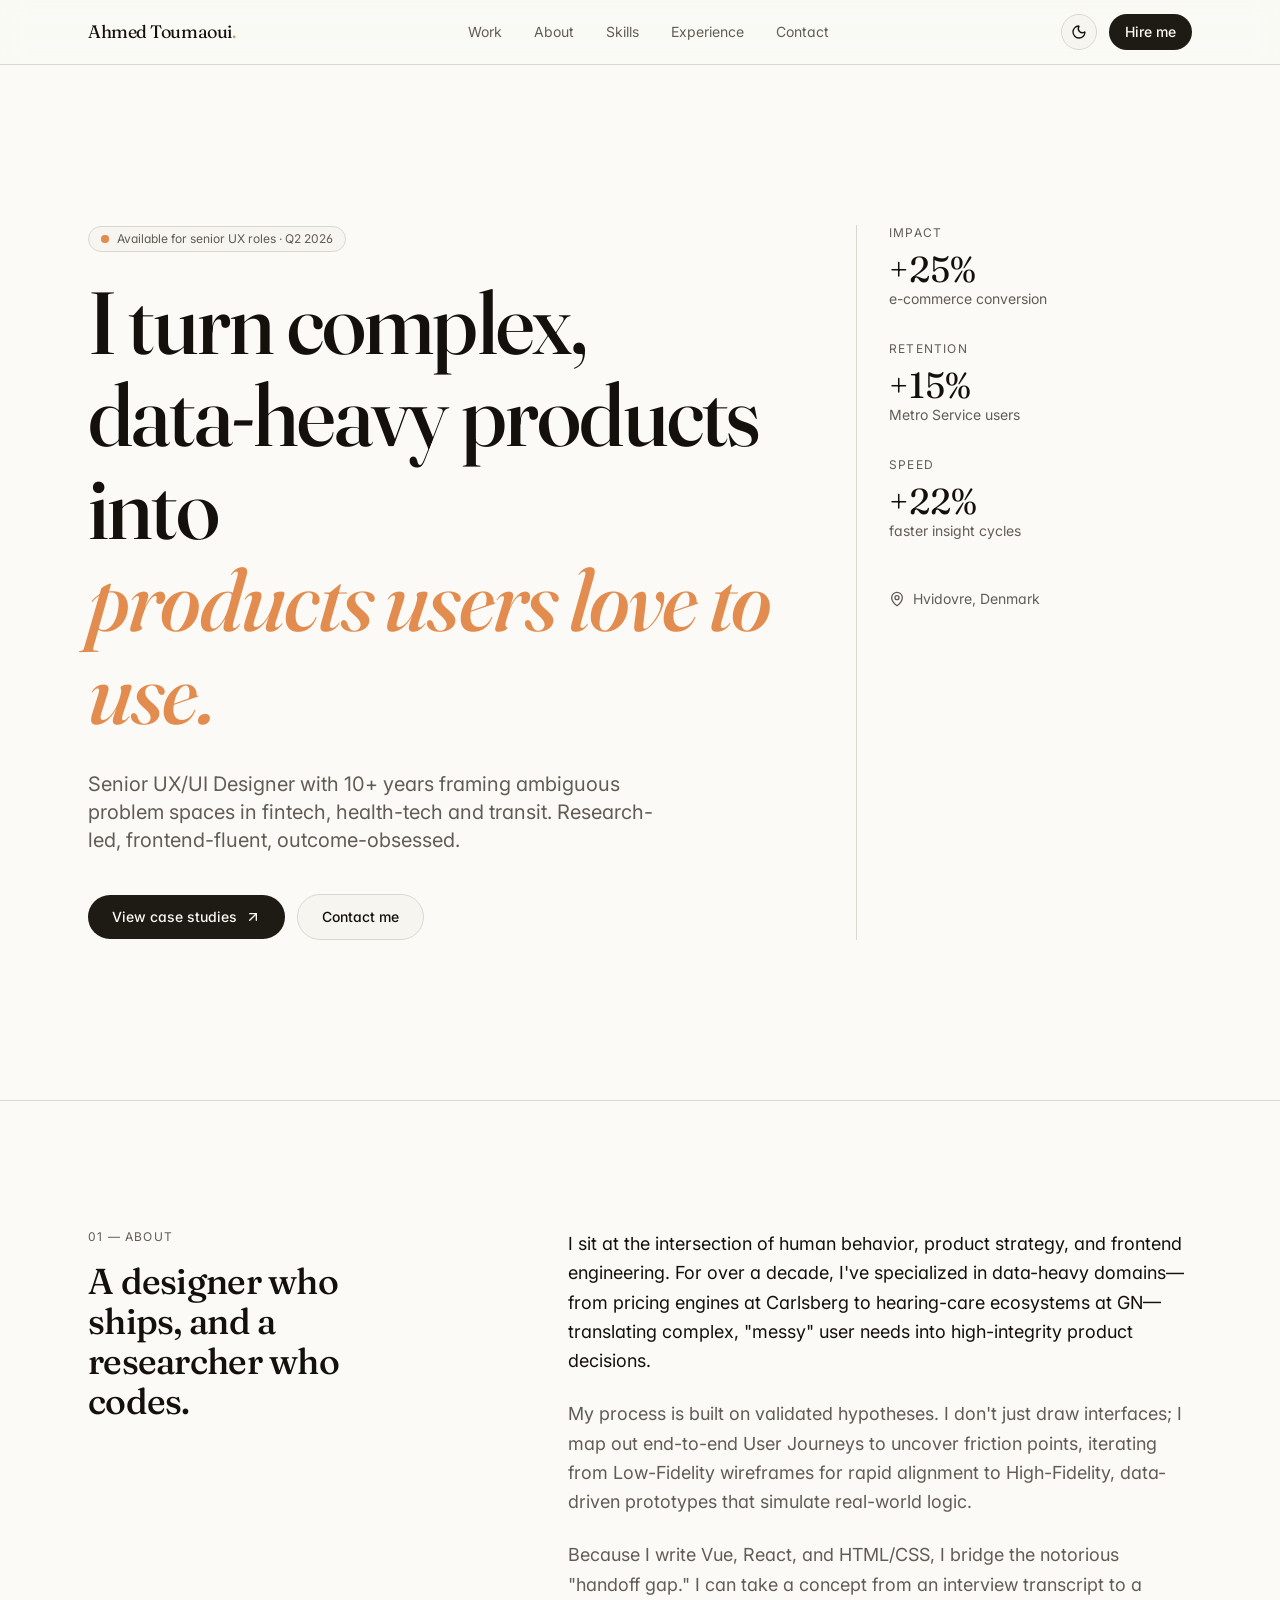
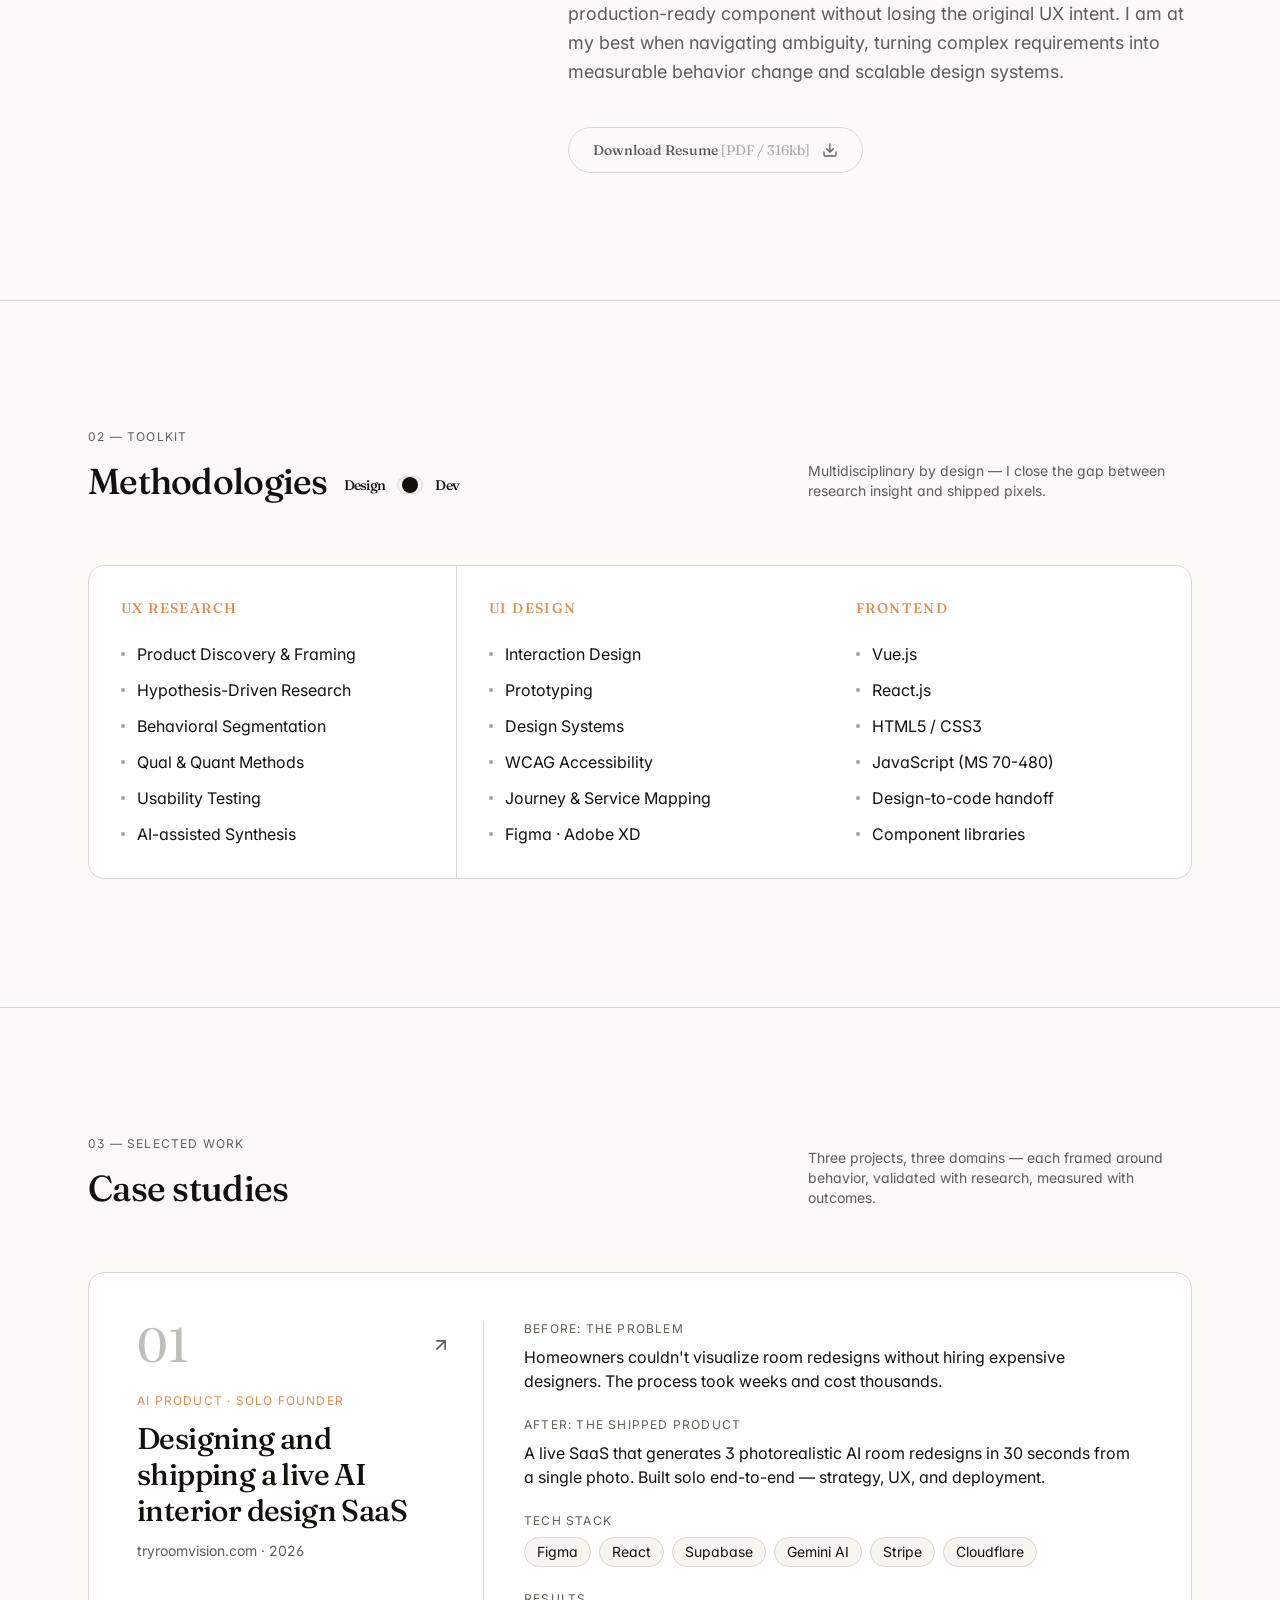
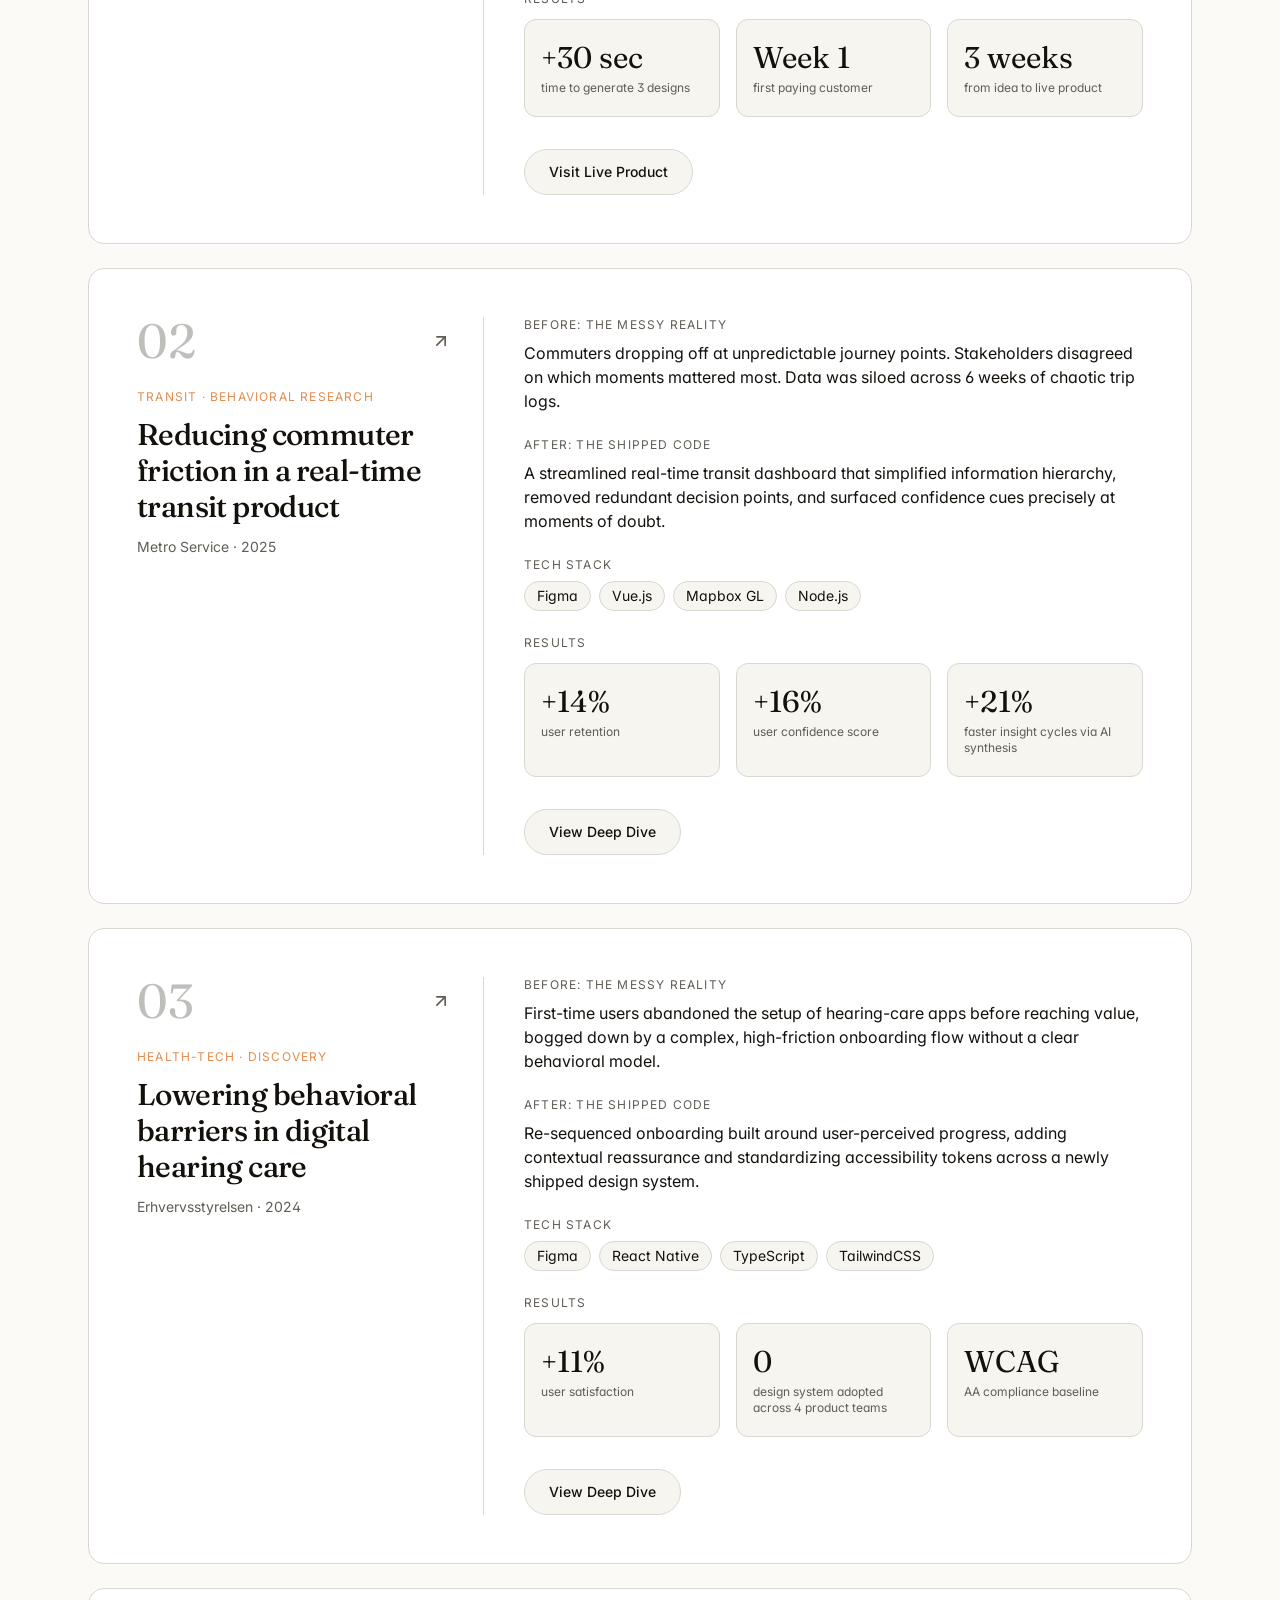
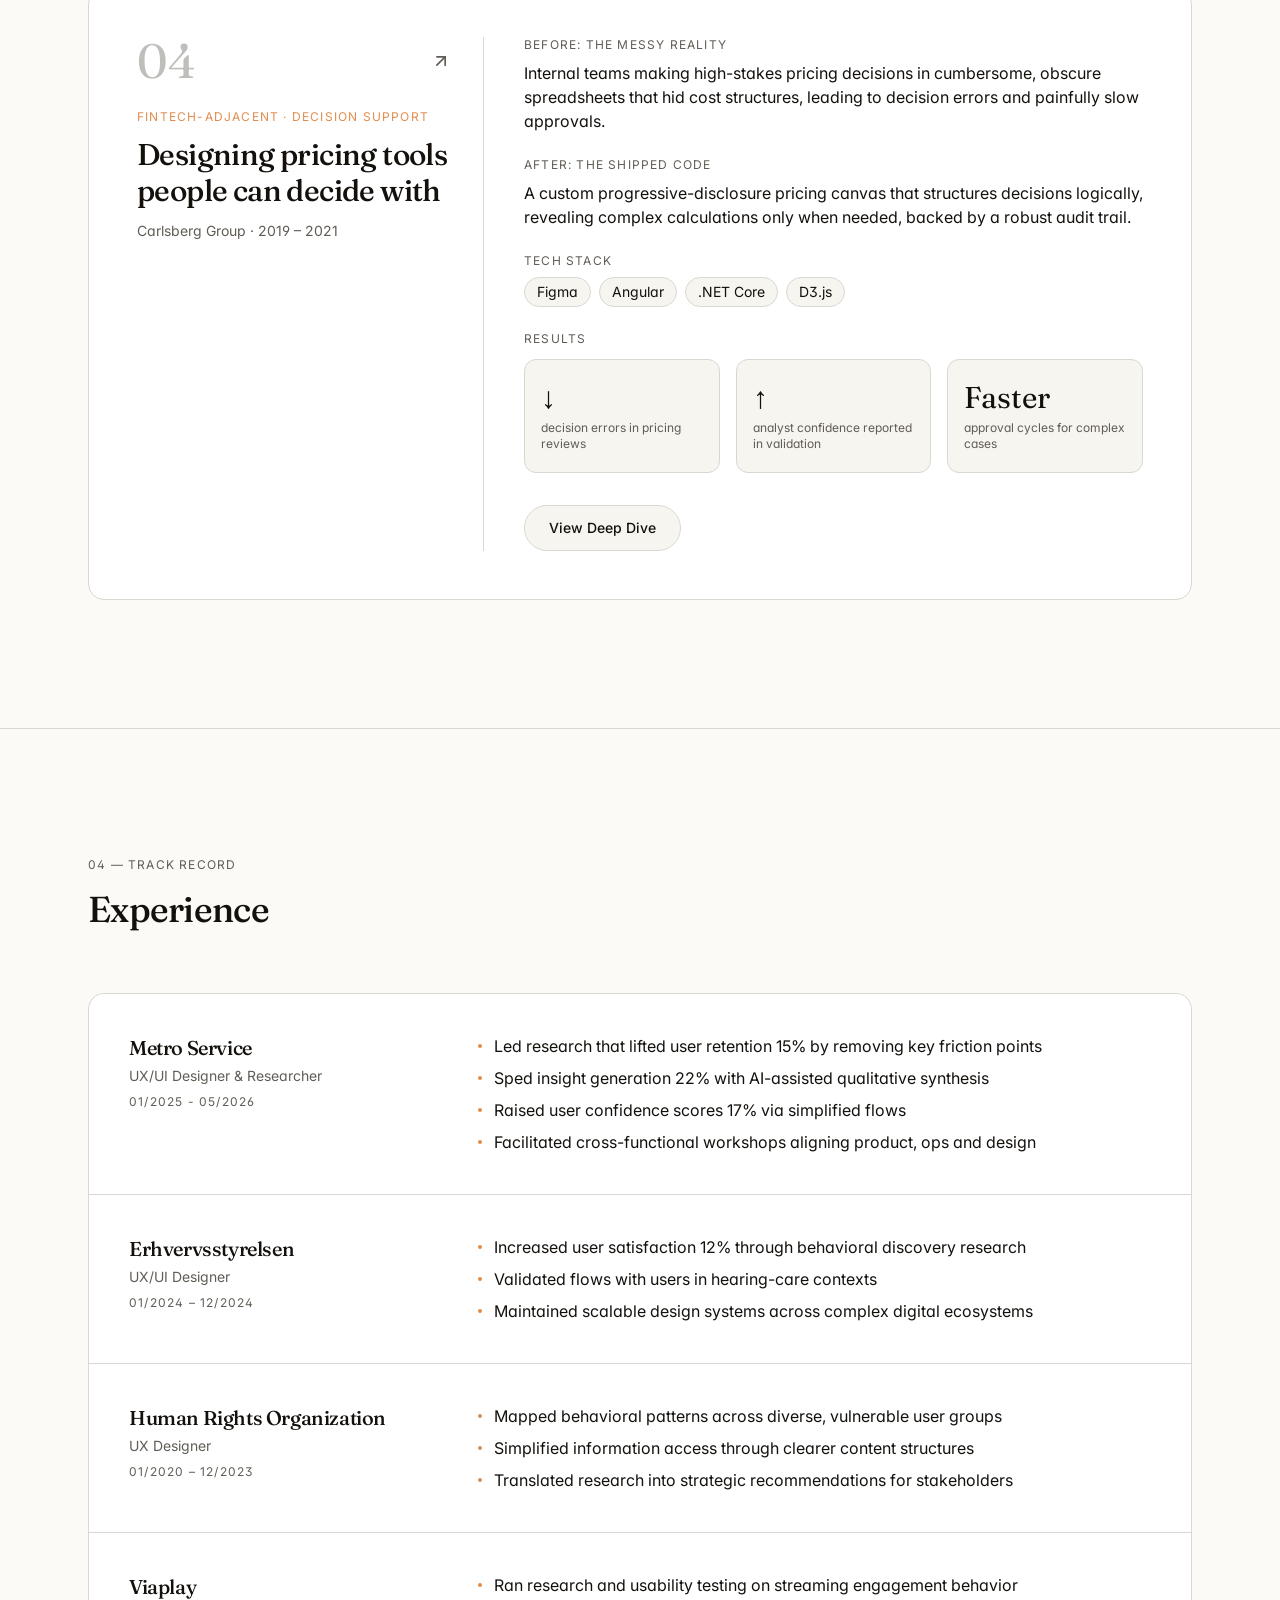
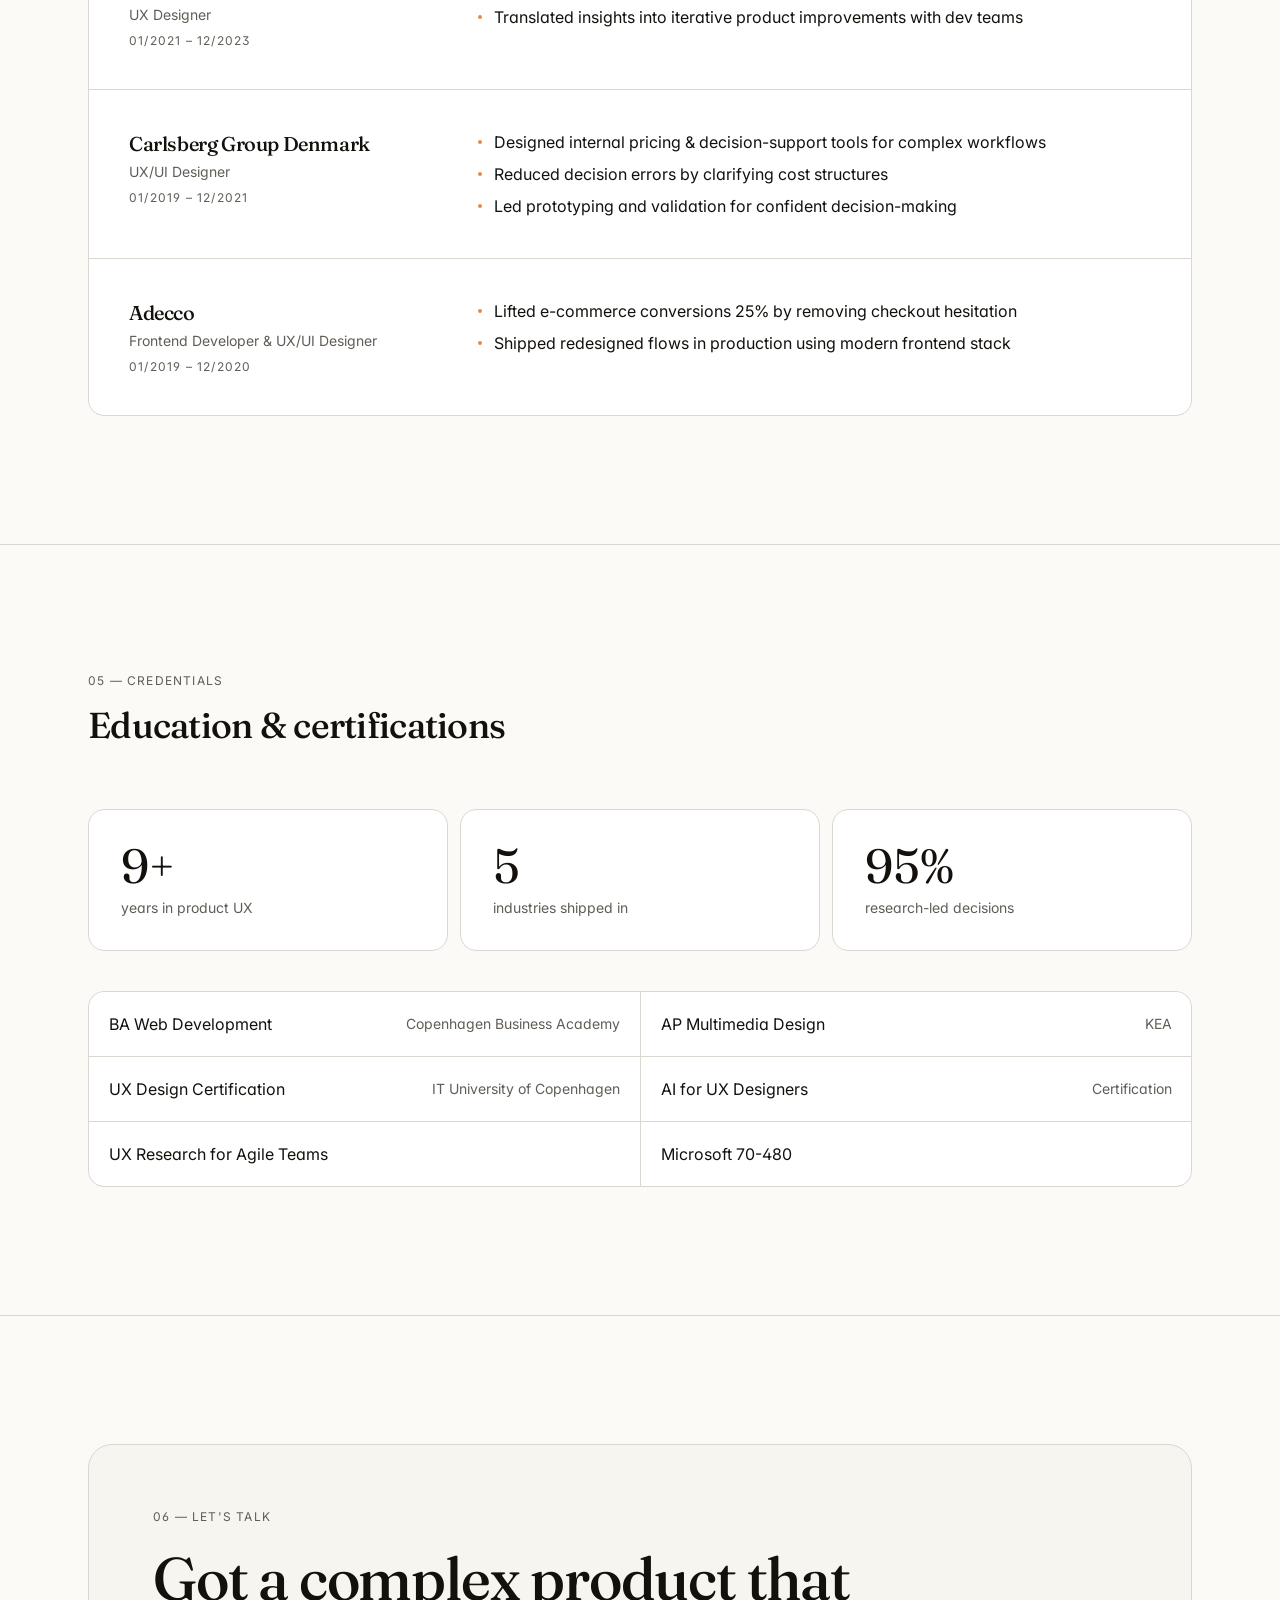
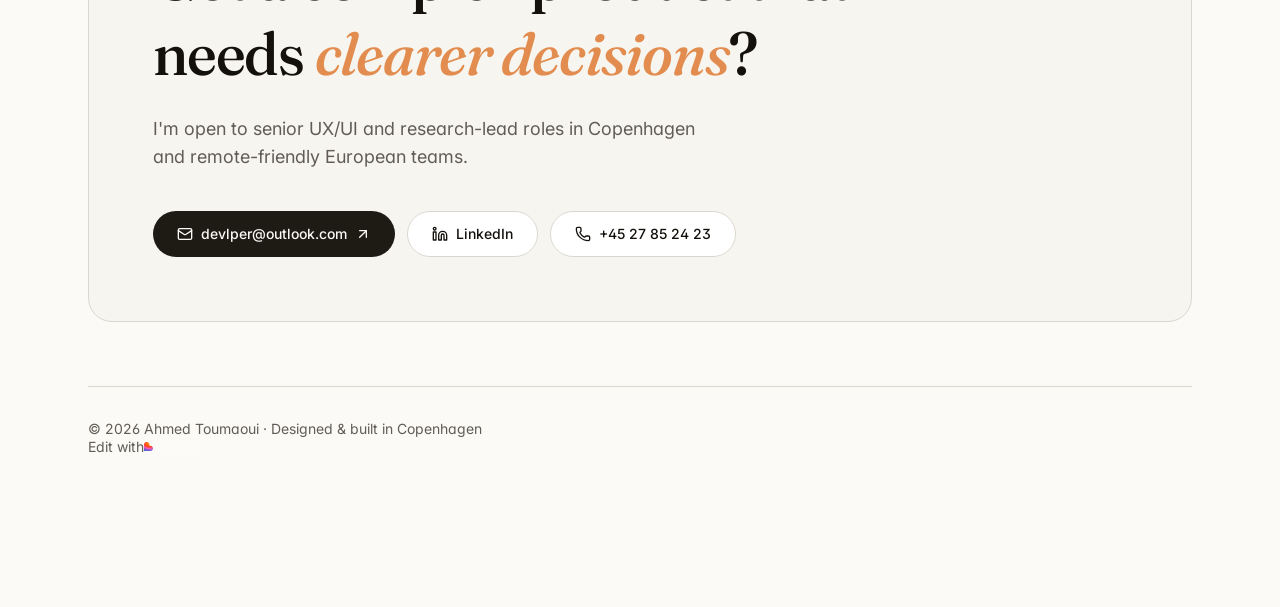
==== commit 952a5af9: "Convert RoomVision to a case study card and renumber" ====
--- a/index.html
+++ b/index.html
@@ -236,7 +236,7 @@
     <span class="font-display">Download Resume <span class="opacity-50 font-normal">[PDF / 316kb]</span></span>
     <svg xmlns="http://www.w3.org/2000/svg" width="16" height="16" viewBox="0 0 24 24" fill="none" stroke="currentColor" stroke-width="2" stroke-linecap="round" stroke-linejoin="round" class="transition-transform duration-300 group-hover:translate-y-1"><path d="M21 15v4a2 2 0 0 1-2 2H5a2 2 0 0 1-2-2v-4"/><polyline points="7 10 12 15 17 10"/><line x1="12" x2="12" y1="15" y2="3"/></svg>
   </a>
-</div></div></div></section><section id="skills" class="border-b border-hairline py-24 md:py-32"><div class="container-tight"><div class="mb-16 flex items-end justify-between"><div><p class="text-xs uppercase tracking-widest text-muted-foreground">02 — Toolkit</p><h2 class="mt-4 text-3xl md:text-4xl flex flex-wrap items-center gap-4 md:gap-6">Methodologies <div class="inline-flex items-center gap-3 mt-2 md:mt-0"><span id="label-design" class="text-sm font-medium transition-opacity opacity-100 cursor-pointer">Design</span><button id="mode-switch-btn" aria-label="Toggle Dev Mode" class="relative flex items-center w-12 h-6 px-1 bg-surface border border-hairline rounded-full transition-colors focus:outline-none focus:ring-2 focus:ring-accent focus:ring-offset-2"><div id="mode-switch-knob" class="w-4 h-4 bg-foreground rounded-full transition-transform duration-300 ease-out transform translate-x-0"></div></button><span id="label-dev" class="text-sm font-medium transition-opacity opacity-40 cursor-pointer">Dev</span></div></h2></div><p class="hidden max-w-sm text-sm text-muted-foreground md:block">Multidisciplinary by design — I close the gap between research insight and shipped pixels.</p></div><div class="grid gap-px overflow-hidden rounded-2xl border border-hairline bg-hairline md:grid-cols-3"><div class="bg-card p-8"><h3 class="text-sm uppercase tracking-widest text-accent"><span class="design-text">UX Research</span><span class="dev-text hidden">Data &amp; Testing</span></h3><ul class="mt-6 space-y-3"><li class="flex items-baseline gap-3 text-foreground"><span class="h-1 w-1 rounded-full bg-foreground/40"></span><span class="design-text">Product Discovery &amp; Framing</span><span class="dev-text hidden">API Design &amp; Requirements</span></li><li class="flex items-baseline gap-3 text-foreground"><span class="h-1 w-1 rounded-full bg-foreground/40"></span><span class="design-text">Hypothesis-Driven Research</span><span class="dev-text hidden">A/B Testing &amp; Telemetry</span></li><li class="flex items-baseline gap-3 text-foreground"><span class="h-1 w-1 rounded-full bg-foreground/40"></span><span class="design-text">Behavioral Segmentation</span><span class="dev-text hidden">Data Modeling</span></li><li class="flex items-baseline gap-3 text-foreground"><span class="h-1 w-1 rounded-full bg-foreground/40"></span><span class="design-text">Qual &amp; Quant Methods</span><span class="dev-text hidden">Performance Profiling</span></li><li class="flex items-baseline gap-3 text-foreground"><span class="h-1 w-1 rounded-full bg-foreground/40"></span><span class="design-text">Usability Testing</span><span class="dev-text hidden">E2E Testing (Cypress)</span></li><li class="flex items-baseline gap-3 text-foreground"><span class="h-1 w-1 rounded-full bg-foreground/40"></span><span class="design-text">AI-assisted Synthesis</span><span class="dev-text hidden">CI/CD Automation</span></li></ul></div><div class="bg-card p-8"><h3 class="text-sm uppercase tracking-widest text-accent"><span class="design-text">UI Design</span><span class="dev-text hidden">Frontend Arch.</span></h3><ul class="mt-6 space-y-3"><li class="flex items-baseline gap-3 text-foreground"><span class="h-1 w-1 rounded-full bg-foreground/40"></span><span class="design-text">Interaction Design</span><span class="dev-text hidden">State Management (Vuex)</span></li><li class="flex items-baseline gap-3 text-foreground"><span class="h-1 w-1 rounded-full bg-foreground/40"></span><span class="design-text">Prototyping</span><span class="dev-text hidden">Rapid Prototyping (Vite)</span></li><li class="flex items-baseline gap-3 text-foreground"><span class="h-1 w-1 rounded-full bg-foreground/40"></span><span class="design-text">Design Systems</span><span class="dev-text hidden">Component Driven Dev</span></li><li class="flex items-baseline gap-3 text-foreground"><span class="h-1 w-1 rounded-full bg-foreground/40"></span><span class="design-text">WCAG Accessibility</span><span class="dev-text hidden">Semantic HTML &amp; ARIA</span></li><li class="flex items-baseline gap-3 text-foreground"><span class="h-1 w-1 rounded-full bg-foreground/40"></span><span class="design-text">Journey &amp; Service Mapping</span><span class="dev-text hidden">Routing &amp; APIs</span></li><li class="flex items-baseline gap-3 text-foreground"><span class="h-1 w-1 rounded-full bg-foreground/40"></span><span class="design-text">Figma · Adobe XD</span><span class="dev-text hidden">Tailwind CSS / SCSS</span></li></ul></div><div class="bg-card p-8"><h3 class="text-sm uppercase tracking-widest text-accent"><span class="design-text">Frontend</span><span class="dev-text hidden">Tooling &amp; Backend</span></h3><ul class="mt-6 space-y-3"><li class="flex items-baseline gap-3 text-foreground"><span class="h-1 w-1 rounded-full bg-foreground/40"></span><span class="design-text">Vue.js</span><span class="dev-text hidden group relative cursor-help w-fit">Vue.js<span class="pointer-events-none absolute bottom-full left-0 mb-2 w-max rounded-md bg-foreground px-2 py-1 text-xs text-background opacity-0 transition-opacity group-hover:opacity-100 font-sans shadow-lg z-50">Composition API / Pinia / Vite</span></span></li><li class="flex items-baseline gap-3 text-foreground"><span class="h-1 w-1 rounded-full bg-foreground/40"></span><span class="design-text">React.js</span><span class="dev-text hidden">Database (SQL/NoSQL)</span></li><li class="flex items-baseline gap-3 text-foreground"><span class="h-1 w-1 rounded-full bg-foreground/40"></span><span class="design-text">HTML5 / CSS3</span><span class="dev-text hidden">REST / GraphQL APIs</span></li><li class="flex items-baseline gap-3 text-foreground"><span class="h-1 w-1 rounded-full bg-foreground/40"></span><span class="design-text">JavaScript (MS 70-480)</span><span class="dev-text hidden">Webpack / Vite Config</span></li><li class="flex items-baseline gap-3 text-foreground"><span class="h-1 w-1 rounded-full bg-foreground/40"></span><span class="design-text">Design-to-code handoff</span><span class="dev-text hidden">Version Control (Git)</span></li><li class="flex items-baseline gap-3 text-foreground"><span class="h-1 w-1 rounded-full bg-foreground/40"></span><span class="design-text">Component libraries</span><span class="dev-text hidden">Cloud Deploy (Vercel)</span></li></ul></div></div></div></section><section id="featured-project" class="border-b border-hairline py-24 md:py-32"><div class="container-tight"><div class="mb-16 flex flex-col md:flex-row md:items-end justify-between gap-8"><div><p class="text-xs uppercase tracking-widest text-muted-foreground">04 &mdash; FEATURED PROJECT</p><h2 class="mt-4 text-3xl md:text-4xl">RoomVision AI</h2></div><div class="max-w-sm text-sm text-muted-foreground"><p>From idea to live SaaS &mdash; solo, in 3 weeks.</p><div class="mt-4 space-y-1"><p><span class="text-foreground font-medium">30 sec</span> &mdash; Time to generate 3 room designs</p><p><span class="text-foreground font-medium">3 weeks</span> &mdash; From idea to live product</p><p><span class="text-foreground font-medium">Week 1</span> &mdash; First paying customer</p></div><a href="https://tryroomvision.com" target="_blank" class="inline-block mt-4 text-foreground hover:text-accent transition-colors">tryroomvision.com &rarr;</a></div></div></div></section><section id="work" class="border-b border-hairline py-24 md:py-32"><div class="container-tight"><div class="mb-16 flex items-end justify-between"><div><p class="text-xs uppercase tracking-widest text-muted-foreground">03 — Selected work</p><h2 class="mt-4 text-3xl md:text-4xl">Case studies</h2></div><p class="hidden max-w-sm text-sm text-muted-foreground md:block">Three projects, three domains — each framed around behavior, validated with research, measured with outcomes.</p></div><div class="space-y-6"><article class="group grid gap-8 rounded-2xl border border-hairline bg-card p-8 transition hover:border-foreground/30 md:grid-cols-12 md:p-12"><header class="md:col-span-4"><div class="flex items-center justify-between"><span class="font-display text-5xl text-muted-foreground/40">01</span><svg xmlns="http://www.w3.org/2000/svg" width="24" height="24" viewBox="0 0 24 24" fill="none" stroke="currentColor" stroke-width="2" stroke-linecap="round" stroke-linejoin="round" class="lucide lucide-arrow-up-right h-5 w-5 text-muted-foreground transition group-hover:-translate-y-0.5 group-hover:translate-x-0.5 group-hover:text-foreground" aria-hidden="true"><path d="M7 7h10v10"></path><path d="M7 17 17 7"></path></svg></div><p class="mt-6 text-xs uppercase tracking-widest text-accent">Transit · Behavioral Research</p><a href="Casestudy/metro-service.html" class="block relative z-10 hover:text-accent transition-colors w-full"><h3 class="mt-3 text-2xl md:text-3xl">Reducing commuter friction in a real-time transit product</h3></a><p class="mt-3 text-sm text-muted-foreground">Metro Service<!-- --> · <!-- -->2025</p></header><div class="space-y-6 md:col-span-8 md:border-l md:border-hairline md:pl-10"><div><p class="mb-2 text-xs uppercase tracking-widest text-muted-foreground">Before: The Messy Reality</p><div class="text-foreground">Commuters dropping off at unpredictable journey points. Stakeholders disagreed on which moments mattered most. Data was siloed across 6 weeks of chaotic trip logs.</div></div><div><p class="mb-2 text-xs uppercase tracking-widest text-muted-foreground">After: The Shipped Code</p><div class="text-foreground">A streamlined real-time transit dashboard that simplified information hierarchy, removed redundant decision points, and surfaced confidence cues precisely at moments of doubt.</div></div><div><p class="mb-2 text-xs uppercase tracking-widest text-muted-foreground">Tech Stack</p><div class="flex flex-wrap gap-2 text-sm text-foreground"><span class="rounded-full border border-hairline bg-surface px-3 py-1">Figma</span><span class="rounded-full border border-hairline bg-surface px-3 py-1">Vue.js</span><span class="rounded-full border border-hairline bg-surface px-3 py-1">Mapbox GL</span><span class="rounded-full border border-hairline bg-surface px-3 py-1">Node.js</span></div></div><div><p class="mb-3 text-xs uppercase tracking-widest text-muted-foreground">Results</p><div class="grid grid-cols-3 gap-4"><div class="rounded-xl border border-hairline bg-surface px-4 py-5"><div class="font-display text-2xl text-foreground md:text-3xl">+15%</div><div class="mt-1 text-xs text-muted-foreground">user retention</div></div><div class="rounded-xl border border-hairline bg-surface px-4 py-5"><div class="font-display text-2xl text-foreground md:text-3xl">+17%</div><div class="mt-1 text-xs text-muted-foreground">user confidence score</div></div><div class="rounded-xl border border-hairline bg-surface px-4 py-5"><div class="font-display text-2xl text-foreground md:text-3xl">+22%</div><div class="mt-1 text-xs text-muted-foreground">faster insight cycles via AI synthesis</div></div></div><div class="mt-8"><a href="Casestudy/metro-service.html" class="inline-flex items-center gap-2 rounded-full border border-hairline bg-surface px-6 py-3 text-sm font-medium text-foreground transition hover:bg-muted">View Deep Dive</a></div></div></div></article><article class="group grid gap-8 rounded-2xl border border-hairline bg-card p-8 transition hover:border-foreground/30 md:grid-cols-12 md:p-12"><header class="md:col-span-4"><div class="flex items-center justify-between"><span class="font-display text-5xl text-muted-foreground/40">02</span><svg xmlns="http://www.w3.org/2000/svg" width="24" height="24" viewBox="0 0 24 24" fill="none" stroke="currentColor" stroke-width="2" stroke-linecap="round" stroke-linejoin="round" class="lucide lucide-arrow-up-right h-5 w-5 text-muted-foreground transition group-hover:-translate-y-0.5 group-hover:translate-x-0.5 group-hover:text-foreground" aria-hidden="true"><path d="M7 7h10v10"></path><path d="M7 17 17 7"></path></svg></div><p class="mt-6 text-xs uppercase tracking-widest text-accent">Health-tech · Discovery</p><a href="Casestudy/erhvervsstyrelsen.html" class="block relative z-10 hover:text-accent transition-colors w-full"><h3 class="mt-3 text-2xl md:text-3xl">Lowering behavioral barriers in digital hearing care</h3></a><p class="mt-3 text-sm text-muted-foreground">Erhvervsstyrelsen<!-- --> · <!-- -->2024</p></header><div class="space-y-6 md:col-span-8 md:border-l md:border-hairline md:pl-10"><div><p class="mb-2 text-xs uppercase tracking-widest text-muted-foreground">Before: The Messy Reality</p><div class="text-foreground">First-time users abandoned the setup of hearing-care apps before reaching value, bogged down by a complex, high-friction onboarding flow without a clear behavioral model.</div></div><div><p class="mb-2 text-xs uppercase tracking-widest text-muted-foreground">After: The Shipped Code</p><div class="text-foreground">Re-sequenced onboarding built around user-perceived progress, adding contextual reassurance and standardizing accessibility tokens across a newly shipped design system.</div></div><div><p class="mb-2 text-xs uppercase tracking-widest text-muted-foreground">Tech Stack</p><div class="flex flex-wrap gap-2 text-sm text-foreground"><span class="rounded-full border border-hairline bg-surface px-3 py-1">Figma</span><span class="rounded-full border border-hairline bg-surface px-3 py-1">React Native</span><span class="rounded-full border border-hairline bg-surface px-3 py-1">TypeScript</span><span class="rounded-full border border-hairline bg-surface px-3 py-1">TailwindCSS</span></div></div><div><p class="mb-3 text-xs uppercase tracking-widest text-muted-foreground">Results</p><div class="grid grid-cols-3 gap-4"><div class="rounded-xl border border-hairline bg-surface px-4 py-5"><div class="font-display text-2xl text-foreground md:text-3xl">+12%</div><div class="mt-1 text-xs text-muted-foreground">user satisfaction</div></div><div class="rounded-xl border border-hairline bg-surface px-4 py-5"><div class="font-display text-2xl text-foreground md:text-3xl">1</div><div class="mt-1 text-xs text-muted-foreground">design system adopted across 4 product teams</div></div><div class="rounded-xl border border-hairline bg-surface px-4 py-5"><div class="font-display text-2xl text-foreground md:text-3xl">WCAG</div><div class="mt-1 text-xs text-muted-foreground">AA compliance baseline</div></div></div><div class="mt-8"><a href="Casestudy/erhvervsstyrelsen.html" class="inline-flex items-center gap-2 rounded-full border border-hairline bg-surface px-6 py-3 text-sm font-medium text-foreground transition hover:bg-muted">View Deep Dive</a></div></div></div></article><article class="group grid gap-8 rounded-2xl border border-hairline bg-card p-8 transition hover:border-foreground/30 md:grid-cols-12 md:p-12"><header class="md:col-span-4"><div class="flex items-center justify-between"><span class="font-display text-5xl text-muted-foreground/40">03</span><svg xmlns="http://www.w3.org/2000/svg" width="24" height="24" viewBox="0 0 24 24" fill="none" stroke="currentColor" stroke-width="2" stroke-linecap="round" stroke-linejoin="round" class="lucide lucide-arrow-up-right h-5 w-5 text-muted-foreground transition group-hover:-translate-y-0.5 group-hover:translate-x-0.5 group-hover:text-foreground" aria-hidden="true"><path d="M7 7h10v10"></path><path d="M7 17 17 7"></path></svg></div><p class="mt-6 text-xs uppercase tracking-widest text-accent">Fintech-adjacent · Decision Support</p><a href="Casestudy/carlsberg.html" class="block relative z-10 hover:text-accent transition-colors w-full"><h3 class="mt-3 text-2xl md:text-3xl">Designing pricing tools people can decide with</h3></a><p class="mt-3 text-sm text-muted-foreground">Carlsberg Group<!-- --> · <!-- -->2019 – 2021</p></header><div class="space-y-6 md:col-span-8 md:border-l md:border-hairline md:pl-10"><div><p class="mb-2 text-xs uppercase tracking-widest text-muted-foreground">Before: The Messy Reality</p><div class="text-foreground">Internal teams making high-stakes pricing decisions in cumbersome, obscure spreadsheets that hid cost structures, leading to decision errors and painfully slow approvals.</div></div><div><p class="mb-2 text-xs uppercase tracking-widest text-muted-foreground">After: The Shipped Code</p><div class="text-foreground">A custom progressive-disclosure pricing canvas that structures decisions logically, revealing complex calculations only when needed, backed by a robust audit trail.</div></div><div><p class="mb-2 text-xs uppercase tracking-widest text-muted-foreground">Tech Stack</p><div class="flex flex-wrap gap-2 text-sm text-foreground"><span class="rounded-full border border-hairline bg-surface px-3 py-1">Figma</span><span class="rounded-full border border-hairline bg-surface px-3 py-1">Angular</span><span class="rounded-full border border-hairline bg-surface px-3 py-1">.NET Core</span><span class="rounded-full border border-hairline bg-surface px-3 py-1">D3.js</span></div></div><div><p class="mb-3 text-xs uppercase tracking-widest text-muted-foreground">Results</p><div class="grid grid-cols-3 gap-4"><div class="rounded-xl border border-hairline bg-surface px-4 py-5"><div class="font-display text-2xl text-foreground md:text-3xl">↓</div><div class="mt-1 text-xs text-muted-foreground">decision errors in pricing reviews</div></div><div class="rounded-xl border border-hairline bg-surface px-4 py-5"><div class="font-display text-2xl text-foreground md:text-3xl">↑</div><div class="mt-1 text-xs text-muted-foreground">analyst confidence reported in validation</div></div><div class="rounded-xl border border-hairline bg-surface px-4 py-5"><div class="font-display text-2xl text-foreground md:text-3xl">Faster</div><div class="mt-1 text-xs text-muted-foreground">approval cycles for complex cases</div></div></div><div class="mt-8"><a href="Casestudy/carlsberg.html" class="inline-flex items-center gap-2 rounded-full border border-hairline bg-surface px-6 py-3 text-sm font-medium text-foreground transition hover:bg-muted">View Deep Dive</a></div></div></div></article></div></div></section><section id="experience" class="border-b border-hairline py-24 md:py-32"><div class="container-tight"><div class="mb-16"><p class="text-xs uppercase tracking-widest text-muted-foreground">04 — Track record</p><h2 class="mt-4 text-3xl md:text-4xl">Experience</h2></div><ol class="space-y-px overflow-hidden rounded-2xl border border-hairline bg-hairline"><li class="grid gap-6 bg-card p-8 md:grid-cols-12 md:p-10"><div class="md:col-span-4"><h3 class="text-xl text-foreground">Metro Service</h3><p class="mt-1 text-sm text-muted-foreground">UX/UI Designer &amp; Researcher</p><p class="mt-2 text-xs uppercase tracking-widest text-muted-foreground">01/2025 - 05/2026</p></div><ul class="space-y-2 md:col-span-8"><li class="flex gap-3 text-foreground"><span class="mt-2.5 h-1 w-1 shrink-0 rounded-full bg-accent"></span><span>Led research that lifted user retention 15% by removing key friction points</span></li><li class="flex gap-3 text-foreground"><span class="mt-2.5 h-1 w-1 shrink-0 rounded-full bg-accent"></span><span>Sped insight generation 22% with AI-assisted qualitative synthesis</span></li><li class="flex gap-3 text-foreground"><span class="mt-2.5 h-1 w-1 shrink-0 rounded-full bg-accent"></span><span>Raised user confidence scores 17% via simplified flows</span></li><li class="flex gap-3 text-foreground"><span class="mt-2.5 h-1 w-1 shrink-0 rounded-full bg-accent"></span><span>Facilitated cross-functional workshops aligning product, ops and design</span></li></ul></li><li class="grid gap-6 bg-card p-8 md:grid-cols-12 md:p-10"><div class="md:col-span-4"><h3 class="text-xl text-foreground">Erhvervsstyrelsen</h3><p class="mt-1 text-sm text-muted-foreground">UX/UI Designer</p><p class="mt-2 text-xs uppercase tracking-widest text-muted-foreground">01/2024 – 12/2024</p></div><ul class="space-y-2 md:col-span-8"><li class="flex gap-3 text-foreground"><span class="mt-2.5 h-1 w-1 shrink-0 rounded-full bg-accent"></span><span>Increased user satisfaction 12% through behavioral discovery research</span></li><li class="flex gap-3 text-foreground"><span class="mt-2.5 h-1 w-1 shrink-0 rounded-full bg-accent"></span><span>Validated flows with users in hearing-care contexts</span></li><li class="flex gap-3 text-foreground"><span class="mt-2.5 h-1 w-1 shrink-0 rounded-full bg-accent"></span><span>Maintained scalable design systems across complex digital ecosystems</span></li></ul></li><li class="grid gap-6 bg-card p-8 md:grid-cols-12 md:p-10"><div class="md:col-span-4"><h3 class="text-xl text-foreground">Human Rights Organization</h3><p class="mt-1 text-sm text-muted-foreground">UX Designer</p><p class="mt-2 text-xs uppercase tracking-widest text-muted-foreground">01/2020 – 12/2023</p></div><ul class="space-y-2 md:col-span-8"><li class="flex gap-3 text-foreground"><span class="mt-2.5 h-1 w-1 shrink-0 rounded-full bg-accent"></span><span>Mapped behavioral patterns across diverse, vulnerable user groups</span></li><li class="flex gap-3 text-foreground"><span class="mt-2.5 h-1 w-1 shrink-0 rounded-full bg-accent"></span><span>Simplified information access through clearer content structures</span></li><li class="flex gap-3 text-foreground"><span class="mt-2.5 h-1 w-1 shrink-0 rounded-full bg-accent"></span><span>Translated research into strategic recommendations for stakeholders</span></li></ul></li><li class="grid gap-6 bg-card p-8 md:grid-cols-12 md:p-10"><div class="md:col-span-4"><h3 class="text-xl text-foreground">Viaplay</h3><p class="mt-1 text-sm text-muted-foreground">UX Designer</p><p class="mt-2 text-xs uppercase tracking-widest text-muted-foreground">01/2021 – 12/2023</p></div><ul class="space-y-2 md:col-span-8"><li class="flex gap-3 text-foreground"><span class="mt-2.5 h-1 w-1 shrink-0 rounded-full bg-accent"></span><span>Ran research and usability testing on streaming engagement behavior</span></li><li class="flex gap-3 text-foreground"><span class="mt-2.5 h-1 w-1 shrink-0 rounded-full bg-accent"></span><span>Translated insights into iterative product improvements with dev teams</span></li></ul></li><li class="grid gap-6 bg-card p-8 md:grid-cols-12 md:p-10"><div class="md:col-span-4"><h3 class="text-xl text-foreground">Carlsberg Group Denmark</h3><p class="mt-1 text-sm text-muted-foreground">UX/UI Designer</p><p class="mt-2 text-xs uppercase tracking-widest text-muted-foreground">01/2019 – 12/2021</p></div><ul class="space-y-2 md:col-span-8"><li class="flex gap-3 text-foreground"><span class="mt-2.5 h-1 w-1 shrink-0 rounded-full bg-accent"></span><span>Designed internal pricing &amp; decision-support tools for complex workflows</span></li><li class="flex gap-3 text-foreground"><span class="mt-2.5 h-1 w-1 shrink-0 rounded-full bg-accent"></span><span>Reduced decision errors by clarifying cost structures</span></li><li class="flex gap-3 text-foreground"><span class="mt-2.5 h-1 w-1 shrink-0 rounded-full bg-accent"></span><span>Led prototyping and validation for confident decision-making</span></li></ul></li><li class="grid gap-6 bg-card p-8 md:grid-cols-12 md:p-10"><div class="md:col-span-4"><h3 class="text-xl text-foreground">Adecco</h3><p class="mt-1 text-sm text-muted-foreground">Frontend Developer &amp; UX/UI Designer</p><p class="mt-2 text-xs uppercase tracking-widest text-muted-foreground">01/2019 – 12/2020</p></div><ul class="space-y-2 md:col-span-8"><li class="flex gap-3 text-foreground"><span class="mt-2.5 h-1 w-1 shrink-0 rounded-full bg-accent"></span><span>Lifted e-commerce conversions 25% by removing checkout hesitation</span></li><li class="flex gap-3 text-foreground"><span class="mt-2.5 h-1 w-1 shrink-0 rounded-full bg-accent"></span><span>Shipped redesigned flows in production using modern frontend stack</span></li></ul></li></ol></div></section><section class="border-b border-hairline py-24 md:py-32"><div class="container-tight"><div class="mb-16"><p class="text-xs uppercase tracking-widest text-muted-foreground">05 — Credentials</p><h2 class="mt-4 text-3xl md:text-4xl">Education &amp; certifications</h2></div><div class="grid gap-3 md:grid-cols-3"><div class="rounded-2xl border border-hairline bg-card p-8"><div class="font-display text-5xl text-foreground">10+</div><p class="mt-2 text-sm text-muted-foreground">years in product UX</p></div><div class="rounded-2xl border border-hairline bg-card p-8"><div class="font-display text-5xl text-foreground">6</div><p class="mt-2 text-sm text-muted-foreground">industries shipped in</p></div><div class="rounded-2xl border border-hairline bg-card p-8"><div class="font-display text-5xl text-foreground">100%</div><p class="mt-2 text-sm text-muted-foreground">research-led decisions</p></div></div><ul class="mt-10 grid gap-px overflow-hidden rounded-2xl border border-hairline bg-hairline md:grid-cols-2"><li class="flex items-center justify-between gap-4 bg-card p-5"><span class="text-foreground">BA Web Development</span><span class="text-sm text-muted-foreground">Copenhagen Business Academy</span></li><li class="flex items-center justify-between gap-4 bg-card p-5"><span class="text-foreground">AP Multimedia Design</span><span class="text-sm text-muted-foreground">KEA</span></li><li class="flex items-center justify-between gap-4 bg-card p-5"><span class="text-foreground">UX Design Certification</span><span class="text-sm text-muted-foreground">IT University of Copenhagen</span></li><li class="flex items-center justify-between gap-4 bg-card p-5"><span class="text-foreground">AI for UX Designers</span><span class="text-sm text-muted-foreground">Certification</span></li><li class="flex items-center justify-between gap-4 bg-card p-5"><span class="text-foreground">UX Research for Agile Teams</span><span class="text-sm text-muted-foreground">Certification</span></li><li class="flex items-center justify-between gap-4 bg-card p-5"><span class="text-foreground">Microsoft 70-480</span><span class="text-sm text-muted-foreground">HTML5, CSS3, JavaScript</span></li></ul></div></section><section id="contact" class="py-24 md:py-32"><div class="container-tight"><div class="rounded-3xl border border-hairline bg-surface p-10 md:p-16"><p class="text-xs uppercase tracking-widest text-muted-foreground">06 — Let&#x27;s talk</p><h2 class="mt-4 max-w-3xl text-balance text-4xl leading-tight md:text-6xl">Got a complex product that needs <span class="italic text-accent">clearer decisions</span>?</h2><p class="mt-6 max-w-xl text-lg text-muted-foreground">I&#x27;m open to senior UX/UI and research-lead roles in Copenhagen and remote-friendly European teams.</p><div class="mt-10 flex flex-wrap gap-3"><a href="mailto:devlper@outlook.com" class="group inline-flex items-center gap-2 rounded-full bg-primary px-6 py-3 text-sm font-medium text-primary-foreground transition hover:opacity-90"><svg xmlns="http://www.w3.org/2000/svg" width="24" height="24" viewBox="0 0 24 24" fill="none" stroke="currentColor" stroke-width="2" stroke-linecap="round" stroke-linejoin="round" class="lucide lucide-mail h-4 w-4" aria-hidden="true"><path d="m22 7-8.991 5.727a2 2 0 0 1-2.009 0L2 7"></path><rect x="2" y="4" width="20" height="16" rx="2"></rect></svg>devlper@outlook.com<svg xmlns="http://www.w3.org/2000/svg" width="24" height="24" viewBox="0 0 24 24" fill="none" stroke="currentColor" stroke-width="2" stroke-linecap="round" stroke-linejoin="round" class="lucide lucide-arrow-up-right h-4 w-4 transition group-hover:-translate-y-0.5 group-hover:translate-x-0.5" aria-hidden="true"><path d="M7 7h10v10"></path><path d="M7 17 17 7"></path></svg></a><a href="https://linkedin.com/in/ahmedtoumaoui" target="_blank" rel="noreferrer" class="inline-flex items-center gap-2 rounded-full border border-hairline bg-card px-6 py-3 text-sm font-medium text-foreground transition hover:bg-muted"><svg xmlns="http://www.w3.org/2000/svg" width="24" height="24" viewBox="0 0 24 24" fill="none" stroke="currentColor" stroke-width="2" stroke-linecap="round" stroke-linejoin="round" class="lucide lucide-linkedin h-4 w-4" aria-hidden="true"><path d="M16 8a6 6 0 0 1 6 6v7h-4v-7a2 2 0 0 0-2-2 2 2 0 0 0-2 2v7h-4v-7a6 6 0 0 1 6-6z"></path><rect width="4" height="12" x="2" y="9"></rect><circle cx="4" cy="4" r="2"></circle></svg>LinkedIn</a><a href="tel:+4527852423" class="inline-flex items-center gap-2 rounded-full border border-hairline bg-card px-6 py-3 text-sm font-medium text-foreground transition hover:bg-muted"><svg xmlns="http://www.w3.org/2000/svg" width="24" height="24" viewBox="0 0 24 24" fill="none" stroke="currentColor" stroke-width="2" stroke-linecap="round" stroke-linejoin="round" class="lucide lucide-phone h-4 w-4" aria-hidden="true"><path d="M13.832 16.568a1 1 0 0 0 1.213-.303l.355-.465A2 2 0 0 1 17 15h3a2 2 0 0 1 2 2v3a2 2 0 0 1-2 2A18 18 0 0 1 2 4a2 2 0 0 1 2-2h3a2 2 0 0 1 2 2v3a2 2 0 0 1-.8 1.6l-.468.351a1 1 0 0 0-.292 1.233 14 14 0 0 0 6.392 6.384"></path></svg>+45 27 85 24 23</a></div></div><footer class="mt-16 flex flex-col items-start justify-between gap-4 border-t border-hairline pt-8 text-sm text-muted-foreground md:flex-row md:items-center"><p>© <!-- -->2026<!-- --> Ahmed Toumaoui · Designed &amp; built in Copenhagen</
+</div></div></div></section><section id="skills" class="border-b border-hairline py-24 md:py-32"><div class="container-tight"><div class="mb-16 flex items-end justify-between"><div><p class="text-xs uppercase tracking-widest text-muted-foreground">02 — Toolkit</p><h2 class="mt-4 text-3xl md:text-4xl flex flex-wrap items-center gap-4 md:gap-6">Methodologies <div class="inline-flex items-center gap-3 mt-2 md:mt-0"><span id="label-design" class="text-sm font-medium transition-opacity opacity-100 cursor-pointer">Design</span><button id="mode-switch-btn" aria-label="Toggle Dev Mode" class="relative flex items-center w-12 h-6 px-1 bg-surface border border-hairline rounded-full transition-colors focus:outline-none focus:ring-2 focus:ring-accent focus:ring-offset-2"><div id="mode-switch-knob" class="w-4 h-4 bg-foreground rounded-full transition-transform duration-300 ease-out transform translate-x-0"></div></button><span id="label-dev" class="text-sm font-medium transition-opacity opacity-40 cursor-pointer">Dev</span></div></h2></div><p class="hidden max-w-sm text-sm text-muted-foreground md:block">Multidisciplinary by design — I close the gap between research insight and shipped pixels.</p></div><div class="grid gap-px overflow-hidden rounded-2xl border border-hairline bg-hairline md:grid-cols-3"><div class="bg-card p-8"><h3 class="text-sm uppercase tracking-widest text-accent"><span class="design-text">UX Research</span><span class="dev-text hidden">Data &amp; Testing</span></h3><ul class="mt-6 space-y-3"><li class="flex items-baseline gap-3 text-foreground"><span class="h-1 w-1 rounded-full bg-foreground/40"></span><span class="design-text">Product Discovery &amp; Framing</span><span class="dev-text hidden">API Design &amp; Requirements</span></li><li class="flex items-baseline gap-3 text-foreground"><span class="h-1 w-1 rounded-full bg-foreground/40"></span><span class="design-text">Hypothesis-Driven Research</span><span class="dev-text hidden">A/B Testing &amp; Telemetry</span></li><li class="flex items-baseline gap-3 text-foreground"><span class="h-1 w-1 rounded-full bg-foreground/40"></span><span class="design-text">Behavioral Segmentation</span><span class="dev-text hidden">Data Modeling</span></li><li class="flex items-baseline gap-3 text-foreground"><span class="h-1 w-1 rounded-full bg-foreground/40"></span><span class="design-text">Qual &amp; Quant Methods</span><span class="dev-text hidden">Performance Profiling</span></li><li class="flex items-baseline gap-3 text-foreground"><span class="h-1 w-1 rounded-full bg-foreground/40"></span><span class="design-text">Usability Testing</span><span class="dev-text hidden">E2E Testing (Cypress)</span></li><li class="flex items-baseline gap-3 text-foreground"><span class="h-1 w-1 rounded-full bg-foreground/40"></span><span class="design-text">AI-assisted Synthesis</span><span class="dev-text hidden">CI/CD Automation</span></li></ul></div><div class="bg-card p-8"><h3 class="text-sm uppercase tracking-widest text-accent"><span class="design-text">UI Design</span><span class="dev-text hidden">Frontend Arch.</span></h3><ul class="mt-6 space-y-3"><li class="flex items-baseline gap-3 text-foreground"><span class="h-1 w-1 rounded-full bg-foreground/40"></span><span class="design-text">Interaction Design</span><span class="dev-text hidden">State Management (Vuex)</span></li><li class="flex items-baseline gap-3 text-foreground"><span class="h-1 w-1 rounded-full bg-foreground/40"></span><span class="design-text">Prototyping</span><span class="dev-text hidden">Rapid Prototyping (Vite)</span></li><li class="flex items-baseline gap-3 text-foreground"><span class="h-1 w-1 rounded-full bg-foreground/40"></span><span class="design-text">Design Systems</span><span class="dev-text hidden">Component Driven Dev</span></li><li class="flex items-baseline gap-3 text-foreground"><span class="h-1 w-1 rounded-full bg-foreground/40"></span><span class="design-text">WCAG Accessibility</span><span class="dev-text hidden">Semantic HTML &amp; ARIA</span></li><li class="flex items-baseline gap-3 text-foreground"><span class="h-1 w-1 rounded-full bg-foreground/40"></span><span class="design-text">Journey &amp; Service Mapping</span><span class="dev-text hidden">Routing &amp; APIs</span></li><li class="flex items-baseline gap-3 text-foreground"><span class="h-1 w-1 rounded-full bg-foreground/40"></span><span class="design-text">Figma · Adobe XD</span><span class="dev-text hidden">Tailwind CSS / SCSS</span></li></ul></div><div class="bg-card p-8"><h3 class="text-sm uppercase tracking-widest text-accent"><span class="design-text">Frontend</span><span class="dev-text hidden">Tooling &amp; Backend</span></h3><ul class="mt-6 space-y-3"><li class="flex items-baseline gap-3 text-foreground"><span class="h-1 w-1 rounded-full bg-foreground/40"></span><span class="design-text">Vue.js</span><span class="dev-text hidden group relative cursor-help w-fit">Vue.js<span class="pointer-events-none absolute bottom-full left-0 mb-2 w-max rounded-md bg-foreground px-2 py-1 text-xs text-background opacity-0 transition-opacity group-hover:opacity-100 font-sans shadow-lg z-50">Composition API / Pinia / Vite</span></span></li><li class="flex items-baseline gap-3 text-foreground"><span class="h-1 w-1 rounded-full bg-foreground/40"></span><span class="design-text">React.js</span><span class="dev-text hidden">Database (SQL/NoSQL)</span></li><li class="flex items-baseline gap-3 text-foreground"><span class="h-1 w-1 rounded-full bg-foreground/40"></span><span class="design-text">HTML5 / CSS3</span><span class="dev-text hidden">REST / GraphQL APIs</span></li><li class="flex items-baseline gap-3 text-foreground"><span class="h-1 w-1 rounded-full bg-foreground/40"></span><span class="design-text">JavaScript (MS 70-480)</span><span class="dev-text hidden">Webpack / Vite Config</span></li><li class="flex items-baseline gap-3 text-foreground"><span class="h-1 w-1 rounded-full bg-foreground/40"></span><span class="design-text">Design-to-code handoff</span><span class="dev-text hidden">Version Control (Git)</span></li><li class="flex items-baseline gap-3 text-foreground"><span class="h-1 w-1 rounded-full bg-foreground/40"></span><span class="design-text">Component libraries</span><span class="dev-text hidden">Cloud Deploy (Vercel)</span></li></ul></div></div></div></section><section id="work" class="border-b border-hairline py-24 md:py-32"><div class="container-tight"><div class="mb-16 flex items-end justify-between"><div><p class="text-xs uppercase tracking-widest text-muted-foreground">03 — Selected work</p><h2 class="mt-4 text-3xl md:text-4xl">Case studies</h2></div><p class="hidden max-w-sm text-sm text-muted-foreground md:block">Three projects, three domains — each framed around behavior, validated with research, measured with outcomes.</p></div><div class="space-y-6"><article class="group grid gap-8 rounded-2xl border border-hairline bg-card p-8 transition hover:border-foreground/30 md:grid-cols-12 md:p-12"><header class="md:col-span-4"><div class="flex items-center justify-between"><span class="font-display text-5xl text-muted-foreground/40">01</span><svg xmlns="http://www.w3.org/2000/svg" width="24" height="24" viewBox="0 0 24 24" fill="none" stroke="currentColor" stroke-width="2" stroke-linecap="round" stroke-linejoin="round" class="lucide lucide-arrow-up-right h-5 w-5 text-muted-foreground transition group-hover:-translate-y-0.5 group-hover:translate-x-0.5 group-hover:text-foreground" aria-hidden="true"><path d="M7 7h10v10"></path><path d="M7 17 17 7"></path></svg></div><p class="mt-6 text-xs uppercase tracking-widest text-accent">AI PRODUCT &middot; SOLO FOUNDER</p><a href="https://tryroomvision.com" target="_blank" class="block relative z-10 hover:text-accent transition-colors w-full"><h3 class="mt-3 text-2xl md:text-3xl">Designing and shipping a live AI interior design SaaS</h3></a><p class="mt-3 text-sm text-muted-foreground">tryroomvision.com &middot; 2026</p></header><div class="space-y-6 md:col-span-8 md:border-l md:border-hairline md:pl-10"><div><p class="mb-2 text-xs uppercase tracking-widest text-muted-foreground">Before: The Problem</p><div class="text-foreground">Homeowners couldn't visualize room redesigns without hiring expensive designers. The process took weeks and cost thousands.</div></div><div><p class="mb-2 text-xs uppercase tracking-widest text-muted-foreground">After: The Shipped Product</p><div class="text-foreground">A live SaaS that generates 3 photorealistic AI room redesigns in 30 seconds from a single photo. Built solo end-to-end &mdash; strategy, UX, and deployment.</div></div><div><p class="mb-2 text-xs uppercase tracking-widest text-muted-foreground">Tech Stack</p><div class="flex flex-wrap gap-2 text-sm text-foreground"><span class="rounded-full border border-hairline bg-surface px-3 py-1">Figma</span><span class="rounded-full border border-hairline bg-surface px-3 py-1">React</span><span class="rounded-full border border-hairline bg-surface px-3 py-1">Supabase</span><span class="rounded-full border border-hairline bg-surface px-3 py-1">Gemini AI</span><span class="rounded-full border border-hairline bg-surface px-3 py-1">Stripe</span><span class="rounded-full border border-hairline bg-surface px-3 py-1">Cloudflare</span></div></div><div><p class="mb-3 text-xs uppercase tracking-widest text-muted-foreground">Results</p><div class="grid grid-cols-3 gap-4"><div class="rounded-xl border border-hairline bg-surface px-4 py-5"><div class="font-display text-2xl text-foreground md:text-3xl">+30 sec</div><div class="mt-1 text-xs text-muted-foreground">time to generate 3 designs</div></div><div class="rounded-xl border border-hairline bg-surface px-4 py-5"><div class="font-display text-2xl text-foreground md:text-3xl">Week 1</div><div class="mt-1 text-xs text-muted-foreground">first paying customer</div></div><div class="rounded-xl border border-hairline bg-surface px-4 py-5"><div class="font-display text-2xl text-foreground md:text-3xl">3 weeks</div><div class="mt-1 text-xs text-muted-foreground">from idea to live product</div></div></div><div class="mt-8"><a href="https://tryroomvision.com" target="_blank" class="inline-flex items-center gap-2 rounded-full border border-hairline bg-surface px-6 py-3 text-sm font-medium text-foreground transition hover:bg-muted">Visit Live Product</a></div></div></div></article><article class="group grid gap-8 rounded-2xl border border-hairline bg-card p-8 transition hover:border-foreground/30 md:grid-cols-12 md:p-12"><header class="md:col-span-4"><div class="flex items-center justify-between"><span class="font-display text-5xl text-muted-foreground/40">02</span><svg xmlns="http://www.w3.org/2000/svg" width="24" height="24" viewBox="0 0 24 24" fill="none" stroke="currentColor" stroke-width="2" stroke-linecap="round" stroke-linejoin="round" class="lucide lucide-arrow-up-right h-5 w-5 text-muted-foreground transition group-hover:-translate-y-0.5 group-hover:translate-x-0.5 group-hover:text-foreground" aria-hidden="true"><path d="M7 7h10v10"></path><path d="M7 17 17 7"></path></svg></div><p class="mt-6 text-xs uppercase tracking-widest text-accent">Transit · Behavioral Research</p><a href="Casestudy/metro-service.html" class="block relative z-10 hover:text-accent transition-colors w-full"><h3 class="mt-3 text-2xl md:text-3xl">Reducing commuter friction in a real-time transit product</h3></a><p class="mt-3 text-sm text-muted-foreground">Metro Service<!-- --> · <!-- -->2025</p></header><div class="space-y-6 md:col-span-8 md:border-l md:border-hairline md:pl-10"><div><p class="mb-2 text-xs uppercase tracking-widest text-muted-foreground">Before: The Messy Reality</p><div class="text-foreground">Commuters dropping off at unpredictable journey points. Stakeholders disagreed on which moments mattered most. Data was siloed across 6 weeks of chaotic trip logs.</div></div><div><p class="mb-2 text-xs uppercase tracking-widest text-muted-foreground">After: The Shipped Code</p><div class="text-foreground">A streamlined real-time transit dashboard that simplified information hierarchy, removed redundant decision points, and surfaced confidence cues precisely at moments of doubt.</div></div><div><p class="mb-2 text-xs uppercase tracking-widest text-muted-foreground">Tech Stack</p><div class="flex flex-wrap gap-2 text-sm text-foreground"><span class="rounded-full border border-hairline bg-surface px-3 py-1">Figma</span><span class="rounded-full border border-hairline bg-surface px-3 py-1">Vue.js</span><span class="rounded-full border border-hairline bg-surface px-3 py-1">Mapbox GL</span><span class="rounded-full border border-hairline bg-surface px-3 py-1">Node.js</span></div></div><div><p class="mb-3 text-xs uppercase tracking-widest text-muted-foreground">Results</p><div class="grid grid-cols-3 gap-4"><div class="rounded-xl border border-hairline bg-surface px-4 py-5"><div class="font-display text-2xl text-foreground md:text-3xl">+15%</div><div class="mt-1 text-xs text-muted-foreground">user retention</div></div><div class="rounded-xl border border-hairline bg-surface px-4 py-5"><div class="font-display text-2xl text-foreground md:text-3xl">+17%</div><div class="mt-1 text-xs text-muted-foreground">user confidence score</div></div><div class="rounded-xl border border-hairline bg-surface px-4 py-5"><div class="font-display text-2xl text-foreground md:text-3xl">+22%</div><div class="mt-1 text-xs text-muted-foreground">faster insight cycles via AI synthesis</div></div></div><div class="mt-8"><a href="Casestudy/metro-service.html" class="inline-flex items-center gap-2 rounded-full border border-hairline bg-surface px-6 py-3 text-sm font-medium text-foreground transition hover:bg-muted">View Deep Dive</a></div></div></div></article><article class="group grid gap-8 rounded-2xl border border-hairline bg-card p-8 transition hover:border-foreground/30 md:grid-cols-12 md:p-12"><header class="md:col-span-4"><div class="flex items-center justify-between"><span class="font-display text-5xl text-muted-foreground/40">03</span><svg xmlns="http://www.w3.org/2000/svg" width="24" height="24" viewBox="0 0 24 24" fill="none" stroke="currentColor" stroke-width="2" stroke-linecap="round" stroke-linejoin="round" class="lucide lucide-arrow-up-right h-5 w-5 text-muted-foreground transition group-hover:-translate-y-0.5 group-hover:translate-x-0.5 group-hover:text-foreground" aria-hidden="true"><path d="M7 7h10v10"></path><path d="M7 17 17 7"></path></svg></div><p class="mt-6 text-xs uppercase tracking-widest text-accent">Health-tech · Discovery</p><a href="Casestudy/erhvervsstyrelsen.html" class="block relative z-10 hover:text-accent transition-colors w-full"><h3 class="mt-3 text-2xl md:text-3xl">Lowering behavioral barriers in digital hearing care</h3></a><p class="mt-3 text-sm text-muted-foreground">Erhvervsstyrelsen<!-- --> · <!-- -->2024</p></header><div class="space-y-6 md:col-span-8 md:border-l md:border-hairline md:pl-10"><div><p class="mb-2 text-xs uppercase tracking-widest text-muted-foreground">Before: The Messy Reality</p><div class="text-foreground">First-time users abandoned the setup of hearing-care apps before reaching value, bogged down by a complex, high-friction onboarding flow without a clear behavioral model.</div></div><div><p class="mb-2 text-xs uppercase tracking-widest text-muted-foreground">After: The Shipped Code</p><div class="text-foreground">Re-sequenced onboarding built around user-perceived progress, adding contextual reassurance and standardizing accessibility tokens across a newly shipped design system.</div></div><div><p class="mb-2 text-xs uppercase tracking-widest text-muted-foreground">Tech Stack</p><div class="flex flex-wrap gap-2 text-sm text-foreground"><span class="rounded-full border border-hairline bg-surface px-3 py-1">Figma</span><span class="rounded-full border border-hairline bg-surface px-3 py-1">React Native</span><span class="rounded-full border border-hairline bg-surface px-3 py-1">TypeScript</span><span class="rounded-full border border-hairline bg-surface px-3 py-1">TailwindCSS</span></div></div><div><p class="mb-3 text-xs uppercase tracking-widest text-muted-foreground">Results</p><div class="grid grid-cols-3 gap-4"><div class="rounded-xl border border-hairline bg-surface px-4 py-5"><div class="font-display text-2xl text-foreground md:text-3xl">+12%</div><div class="mt-1 text-xs text-muted-foreground">user satisfaction</div></div><div class="rounded-xl border border-hairline bg-surface px-4 py-5"><div class="font-display text-2xl text-foreground md:text-3xl">1</div><div class="mt-1 text-xs text-muted-foreground">design system adopted across 4 product teams</div></div><div class="rounded-xl border border-hairline bg-surface px-4 py-5"><div class="font-display text-2xl text-foreground md:text-3xl">WCAG</div><div class="mt-1 text-xs text-muted-foreground">AA compliance baseline</div></div></div><div class="mt-8"><a href="Casestudy/erhvervsstyrelsen.html" class="inline-flex items-center gap-2 rounded-full border border-hairline bg-surface px-6 py-3 text-sm font-medium text-foreground transition hover:bg-muted">View Deep Dive</a></div></div></div></article><article class="group grid gap-8 rounded-2xl border border-hairline bg-card p-8 transition hover:border-foreground/30 md:grid-cols-12 md:p-12"><header class="md:col-span-4"><div class="flex items-center justify-between"><span class="font-display text-5xl text-muted-foreground/40">04</span><svg xmlns="http://www.w3.org/2000/svg" width="24" height="24" viewBox="0 0 24 24" fill="none" stroke="currentColor" stroke-width="2" stroke-linecap="round" stroke-linejoin="round" class="lucide lucide-arrow-up-right h-5 w-5 text-muted-foreground transition group-hover:-translate-y-0.5 group-hover:translate-x-0.5 group-hover:text-foreground" aria-hidden="true"><path d="M7 7h10v10"></path><path d="M7 17 17 7"></path></svg></div><p class="mt-6 text-xs uppercase tracking-widest text-accent">Fintech-adjacent · Decision Support</p><a href="Casestudy/carlsberg.html" class="block relative z-10 hover:text-accent transition-colors w-full"><h3 class="mt-3 text-2xl md:text-3xl">Designing pricing tools people can decide with</h3></a><p class="mt-3 text-sm text-muted-foreground">Carlsberg Group<!-- --> · <!-- -->2019 – 2021</p></header><div class="space-y-6 md:col-span-8 md:border-l md:border-hairline md:pl-10"><div><p class="mb-2 text-xs uppercase tracking-widest text-muted-foreground">Before: The Messy Reality</p><div class="text-foreground">Internal teams making high-stakes pricing decisions in cumbersome, obscure spreadsheets that hid cost structures, leading to decision errors and painfully slow approvals.</div></div><div><p class="mb-2 text-xs uppercase tracking-widest text-muted-foreground">After: The Shipped Code</p><div class="text-foreground">A custom progressive-disclosure pricing canvas that structures decisions logically, revealing complex calculations only when needed, backed by a robust audit trail.</div></div><div><p class="mb-2 text-xs uppercase tracking-widest text-muted-foreground">Tech Stack</p><div class="flex flex-wrap gap-2 text-sm text-foreground"><span class="rounded-full border border-hairline bg-surface px-3 py-1">Figma</span><span class="rounded-full border border-hairline bg-surface px-3 py-1">Angular</span><span class="rounded-full border border-hairline bg-surface px-3 py-1">.NET Core</span><span class="rounded-full border border-hairline bg-surface px-3 py-1">D3.js</span></div></div><div><p class="mb-3 text-xs uppercase tracking-widest text-muted-foreground">Results</p><div class="grid grid-cols-3 gap-4"><div class="rounded-xl border border-hairline bg-surface px-4 py-5"><div class="font-display text-2xl text-foreground md:text-3xl">↓</div><div class="mt-1 text-xs text-muted-foreground">decision errors in pricing reviews</div></div><div class="rounded-xl border border-hairline bg-surface px-4 py-5"><div class="font-display text-2xl text-foreground md:text-3xl">↑</div><div class="mt-1 text-xs text-muted-foreground">analyst confidence reported in validation</div></div><div class="rounded-xl border border-hairline bg-surface px-4 py-5"><div class="font-display text-2xl text-foreground md:text-3xl">Faster</div><div class="mt-1 text-xs text-muted-foreground">approval cycles for complex cases</div></div></div><div class="mt-8"><a href="Casestudy/carlsberg.html" class="inline-flex items-center gap-2 rounded-full border border-hairline bg-surface px-6 py-3 text-sm font-medium text-foreground transition hover:bg-muted">View Deep Dive</a></div></div></div></article></div></div></section><section id="experience" class="border-b border-hairline py-24 md:py-32"><div class="container-tight"><div class="mb-16"><p class="text-xs uppercase tracking-widest text-muted-foreground">04 — Track record</p><h2 class="mt-4 text-3xl md:text-4xl">Experience</h2></div><ol class="space-y-px overflow-hidden rounded-2xl border border-hairline bg-hairline"><li class="grid gap-6 bg-card p-8 md:grid-cols-12 md:p-10"><div class="md:col-span-4"><h3 class="text-xl text-foreground">Metro Service</h3><p class="mt-1 text-sm text-muted-foreground">UX/UI Designer &amp; Researcher</p><p class="mt-2 text-xs uppercase tracking-widest text-muted-foreground">01/2025 - 05/2026</p></div><ul class="space-y-2 md:col-span-8"><li class="flex gap-3 text-foreground"><span class="mt-2.5 h-1 w-1 shrink-0 rounded-full bg-accent"></span><span>Led research that lifted user retention 15% by removing key friction points</span></li><li class="flex gap-3 text-foreground"><span class="mt-2.5 h-1 w-1 shrink-0 rounded-full bg-accent"></span><span>Sped insight generation 22% with AI-assisted qualitative synthesis</span></li><li class="flex gap-3 text-foreground"><span class="mt-2.5 h-1 w-1 shrink-0 rounded-full bg-accent"></span><span>Raised user confidence scores 17% via simplified flows</span></li><li class="flex gap-3 text-foreground"><span class="mt-2.5 h-1 w-1 shrink-0 rounded-full bg-accent"></span><span>Facilitated cross-functional workshops aligning product, ops and design</span></li></ul></li><li class="grid gap-6 bg-card p-8 md:grid-cols-12 md:p-10"><div class="md:col-span-4"><h3 class="text-xl text-foreground">Erhvervsstyrelsen</h3><p class="mt-1 text-sm text-muted-foreground">UX/UI Designer</p><p class="mt-2 text-xs uppercase tracking-widest text-muted-foreground">01/2024 – 12/2024</p></div><ul class="space-y-2 md:col-span-8"><li class="flex gap-3 text-foreground"><span class="mt-2.5 h-1 w-1 shrink-0 rounded-full bg-accent"></span><span>Increased user satisfaction 12% through behavioral discovery research</span></li><li class="flex gap-3 text-foreground"><span class="mt-2.5 h-1 w-1 shrink-0 rounded-full bg-accent"></span><span>Validated flows with users in hearing-care contexts</span></li><li class="flex gap-3 text-foreground"><span class="mt-2.5 h-1 w-1 shrink-0 rounded-full bg-accent"></span><span>Maintained scalable design systems across complex digital ecosystems</span></li></ul></li><li class="grid gap-6 bg-card p-8 md:grid-cols-12 md:p-10"><div class="md:col-span-4"><h3 class="text-xl text-foreground">Human Rights Organization</h3><p class="mt-1 text-sm text-muted-foreground">UX Designer</p><p class="mt-2 text-xs uppercase tracking-widest text-muted-foreground">01/2020 – 12/2023</p></div><ul class="space-y-2 md:col-span-8"><li class="flex gap-3 text-foreground"><span class="mt-2.5 h-1 w-1 shrink-0 rounded-full bg-accent"></span><span>Mapped behavioral patterns across diverse, vulnerable user groups</span></li><li class="flex gap-3 text-foreground"><span class="mt-2.5 h-1 w-1 shrink-0 rounded-full bg-accent"></span><span>Simplified information access through clearer content structures</span></li><li class="flex gap-3 text-foreground"><span class="mt-2.5 h-1 w-1 shrink-0 rounded-full bg-accent"></span><span>Translated research into strategic recommendations for stakeholders</span></li></ul></li><li class="grid gap-6 bg-card p-8 md:grid-cols-12 md:p-10"><div class="md:col-span-4"><h3 class="text-xl text-foreground">Viaplay</h3><p class="mt-1 text-sm text-muted-foreground">UX Designer</p><p class="mt-2 text-xs uppercase tracking-widest text-muted-foreground">01/2021 – 12/2023</p></div><ul class="space-y-2 md:col-span-8"><li class="flex gap-3 text-foreground"><span class="mt-2.5 h-1 w-1 shrink-0 rounded-full bg-accent"></span><span>Ran research and usability testing on streaming engagement behavior</span></li><li class="flex gap-3 text-foreground"><span class="mt-2.5 h-1 w-1 shrink-0 rounded-full bg-accent"></span><span>Translated insights into iterative product improvements with dev teams</span></li></ul></li><li class="grid gap-6 bg-card p-8 md:grid-cols-12 md:p-10"><div class="md:col-span-4"><h3 class="text-xl text-foreground">Carlsberg Group Denmark</h3><p class="mt-1 text-sm text-muted-foreground">UX/UI Designer</p><p class="mt-2 text-xs uppercase tracking-widest text-muted-foreground">01/2019 – 12/2021</p></div><ul class="space-y-2 md:col-span-8"><li class="flex gap-3 text-foreground"><span class="mt-2.5 h-1 w-1 shrink-0 rounded-full bg-accent"></span><span>Designed internal pricing &amp; decision-support tools for complex workflows</span></li><li class="flex gap-3 text-foreground"><span class="mt-2.5 h-1 w-1 shrink-0 rounded-full bg-accent"></span><span>Reduced decision errors by clarifying cost structures</span></li><li class="flex gap-3 text-foreground"><span class="mt-2.5 h-1 w-1 shrink-0 rounded-full bg-accent"></span><span>Led prototyping and validation for confident decision-making</span></li></ul></li><li class="grid gap-6 bg-card p-8 md:grid-cols-12 md:p-10"><div class="md:col-span-4"><h3 class="text-xl text-foreground">Adecco</h3><p class="mt-1 text-sm text-muted-foreground">Frontend Developer &amp; UX/UI Designer</p><p class="mt-2 text-xs uppercase tracking-widest text-muted-foreground">01/2019 – 12/2020</p></div><ul class="space-y-2 md:col-span-8"><li class="flex gap-3 text-foreground"><span class="mt-2.5 h-1 w-1 shrink-0 rounded-full bg-accent"></span><span>Lifted e-commerce conversions 25% by removing checkout hesitation</span></li><li class="flex gap-3 text-foreground"><span class="mt-2.5 h-1 w-1 shrink-0 rounded-full bg-accent"></span><span>Shipped redesigned flows in production using modern frontend stack</span></li></ul></li></ol></div></section><section class="border-b border-hairline py-24 md:py-32"><div class="container-tight"><div class="mb-16"><p class="text-xs uppercase tracking-widest text-muted-foreground">05 — Credentials</p><h2 class="mt-4 text-3xl md:text-4xl">Education &amp; certifications</h2></div><div class="grid gap-3 md:grid-cols-3"><div class="rounded-2xl border border-hairline bg-card p-8"><div class="font-display text-5xl text-foreground">10+</div><p class="mt-2 text-sm text-muted-foreground">years in product UX</p></div><div class="rounded-2xl border border-hairline bg-card p-8"><div class="font-display text-5xl text-foreground">6</div><p class="mt-2 text-sm text-muted-foreground">industries shipped in</p></div><div class="rounded-2xl border border-hairline bg-card p-8"><div class="font-display text-5xl text-foreground">100%</div><p class="mt-2 text-sm text-muted-foreground">research-led decisions</p></div></div><ul class="mt-10 grid gap-px overflow-hidden rounded-2xl border border-hairline bg-hairline md:grid-cols-2"><li class="flex items-center justify-between gap-4 bg-card p-5"><span class="text-foreground">BA Web Development</span><span class="text-sm text-muted-foreground">Copenhagen Business Academy</span></li><li class="flex items-center justify-between gap-4 bg-card p-5"><span class="text-foreground">AP Multimedia Design</span><span class="text-sm text-muted-foreground">KEA</span></li><li class="flex items-center justify-between gap-4 bg-card p-5"><span class="text-foreground">UX Design Certification</span><span class="text-sm text-muted-foreground">IT University of Copenhagen</span></li><li class="flex items-center justify-between gap-4 bg-card p-5"><span class="text-foreground">AI for UX Designers</span><span class="text-sm text-muted-foreground">Certification</span></li><li class="flex items-center justify-between gap-4 bg-card p-5"><span class="text-foreground">UX Research for Agile Teams</span><span class="text-sm text-muted-foreground">Certification</span></li><li class="flex items-center justify-between gap-4 bg-card p-5"><span class="text-foreground">Microsoft 70-480</span><span class="text-sm text-muted-foreground">HTML5, CSS3, JavaScript</span></li></ul></div></section><section id="contact" class="py-24 md:py-32"><div class="container-tight"><div class="rounded-3xl border border-hairline bg-surface p-10 md:p-16"><p class="text-xs uppercase tracking-widest text-muted-foreground">06 — Let&#x27;s talk</p><h2 class="mt-4 max-w-3xl text-balance text-4xl leading-tight md:text-6xl">Got a complex product that needs <span class="italic text-accent">clearer decisions</span>?</h2><p class="mt-6 max-w-xl text-lg text-muted-foreground">I&#x27;m open to senior UX/UI and research-lead roles in Copenhagen and remote-friendly European teams.</p><div class="mt-10 flex flex-wrap gap-3"><a href="mailto:devlper@outlook.com" class="group inline-flex items-center gap-2 rounded-full bg-primary px-6 py-3 text-sm font-medium text-primary-foreground transition hover:opacity-90"><svg xmlns="http://www.w3.org/2000/svg" width="24" height="24" viewBox="0 0 24 24" fill="none" stroke="currentColor" stroke-width="2" stroke-linecap="round" stroke-linejoin="round" class="lucide lucide-mail h-4 w-4" aria-hidden="true"><path d="m22 7-8.991 5.727a2 2 0 0 1-2.009 0L2 7"></path><rect x="2" y="4" width="20" height="16" rx="2"></rect></svg>devlper@outlook.com<svg xmlns="http://www.w3.org/2000/svg" width="24" height="24" viewBox="0 0 24 24" fill="none" stroke="currentColor" stroke-width="2" stroke-linecap="round" stroke-linejoin="round" class="lucide lucide-arrow-up-right h-4 w-4 transition group-hover:-translate-y-0.5 group-hover:translate-x-0.5" aria-hidden="true"><path d="M7 7h10v10"></path><path d="M7 17 17 7"></path></svg></a><a href="https://linkedin.com/in/ahmedtoumaoui" target="_blank" rel="noreferrer" class="inline-flex items-center gap-2 rounded-full border border-hairline bg-card px-6 py-3 text-sm font-medium text-foreground transition hover:bg-muted"><svg xmlns="http://www.w3.org/2000/svg" width="24" height="24" viewBox="0 0 24 24" fill="none" stroke="currentColor" stroke-width="2" stroke-linecap="round" stroke-linejoin="round" class="lucide lucide-linkedin h-4 w-4" aria-hidden="true"><path d="M16 8a6 6 0 0 1 6 6v7h-4v-7a2 2 0 0 0-2-2 2 2 0 0 0-2 2v7h-4v-7a6 6 0 0 1 6-6z"></path><rect width="4" height="12" x="2" y="9"></rect><circle cx="4" cy="4" r="2"></circle></svg>LinkedIn</a><a href="tel:+4527852423" class="inline-flex items-center gap-2 rounded-full border border-hairline bg-card px-6 py-3 text-sm font-medium text-foreground transition hover:bg-muted"><svg xmlns="http://www.w3.org/2000/svg" width="24" height="24" viewBox="0 0 24 24" fill="none" stroke="currentColor" stroke-width="2" stroke-linecap="round" stroke-linejoin="round" class="lucide lucide-phone h-4 w-4" aria-hidden="true"><path d="M13.832 16.568a1 1 0 0 0 1.213-.303l.355-.465A2 2 0 0 1 17 15h3a2 2 0 0 1 2 2v3a2 2 0 0 1-2 2A18 18 0 0 1 2 4a2 2 0 0 1 2-2h3a2 2 0 0 1 2 2v3a2 2 0 0 1-.8 1.6l-.468.351a1 1 0 0 0-.292 1.233 14 14 0 0 0 6.392 6.384"></path></svg>+45 27 85 24 23</a></div></div><footer class="mt-16 flex flex-col items-start justify-between gap-4 border-t border-hairline pt-8 text-sm text-muted-foreground md:flex-row md:items-center"><p>© <!-- -->2026<!-- --> Ahmed Toumaoui · Designed &amp; built in Copenhagen</
 <aside 
 	id="lovable-badge" 
 	role="complementary"
@@ -316,3 +316,4 @@
 
 
 
+
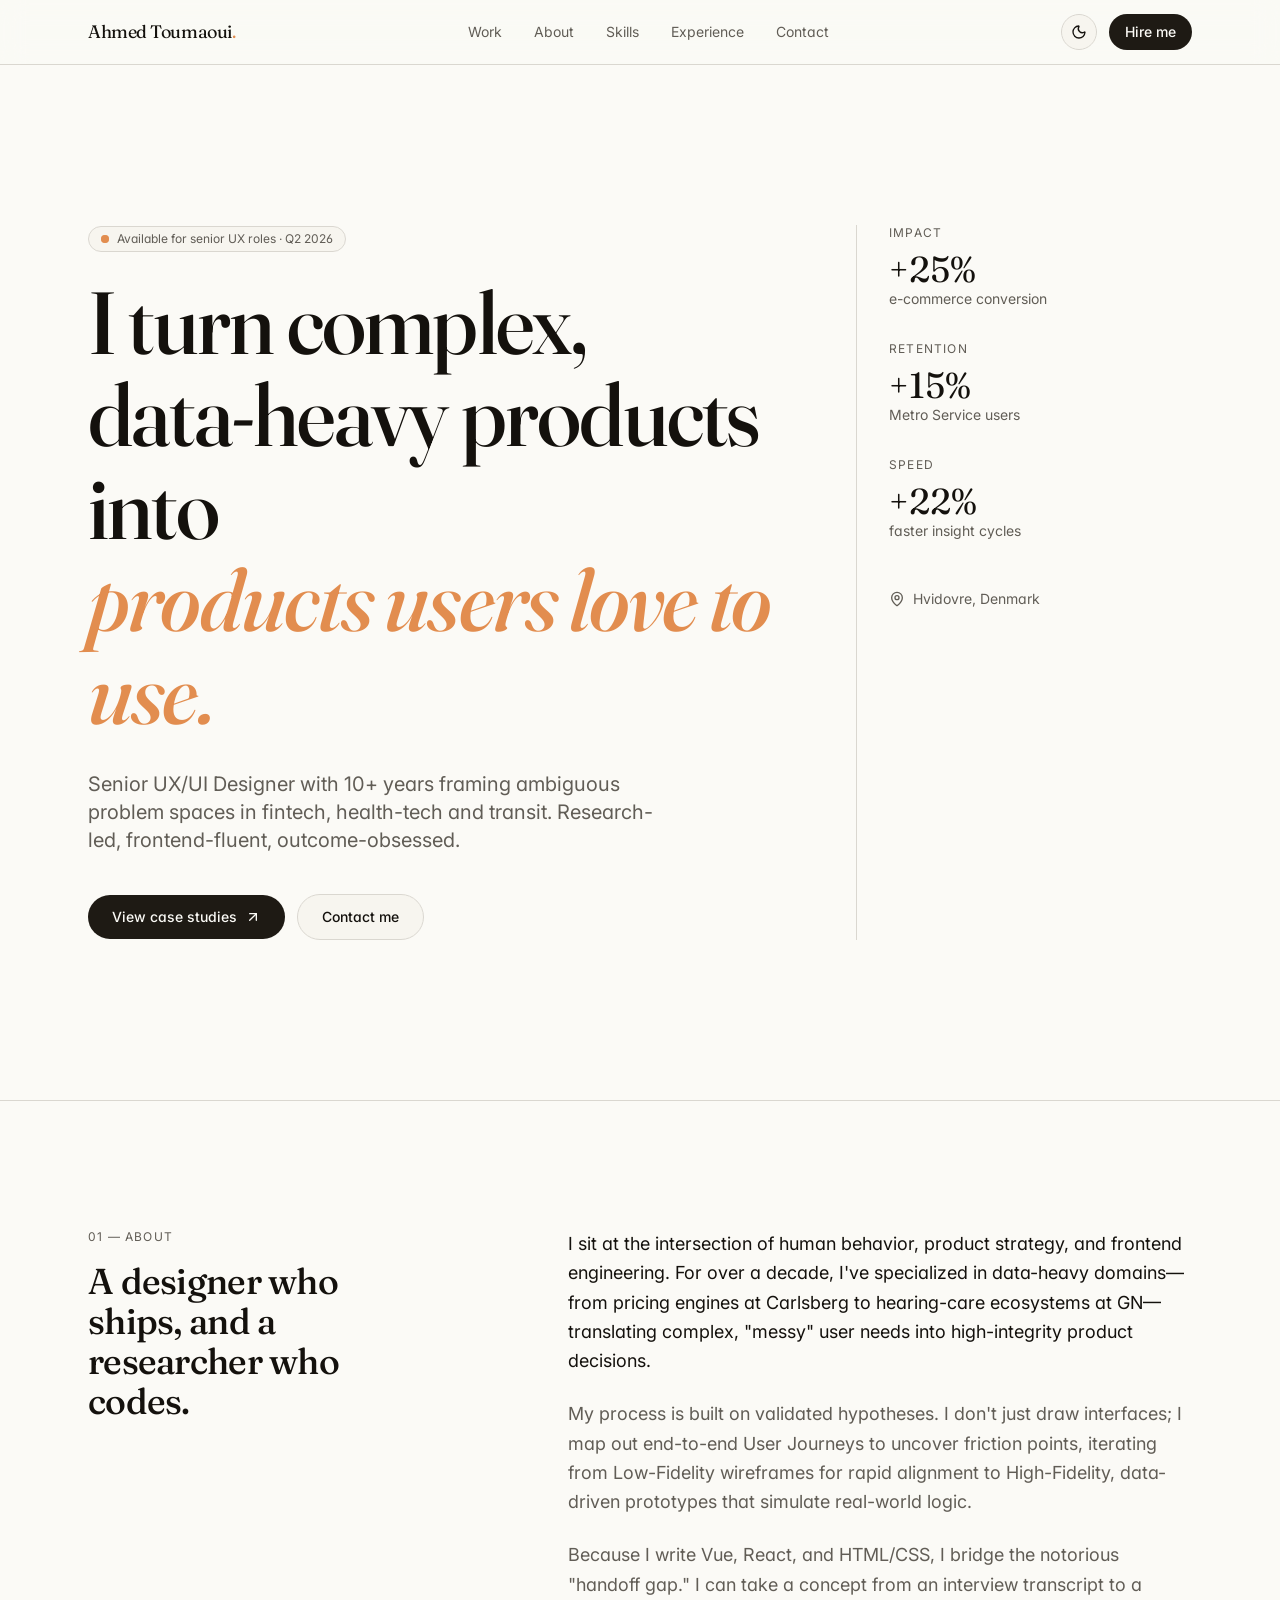
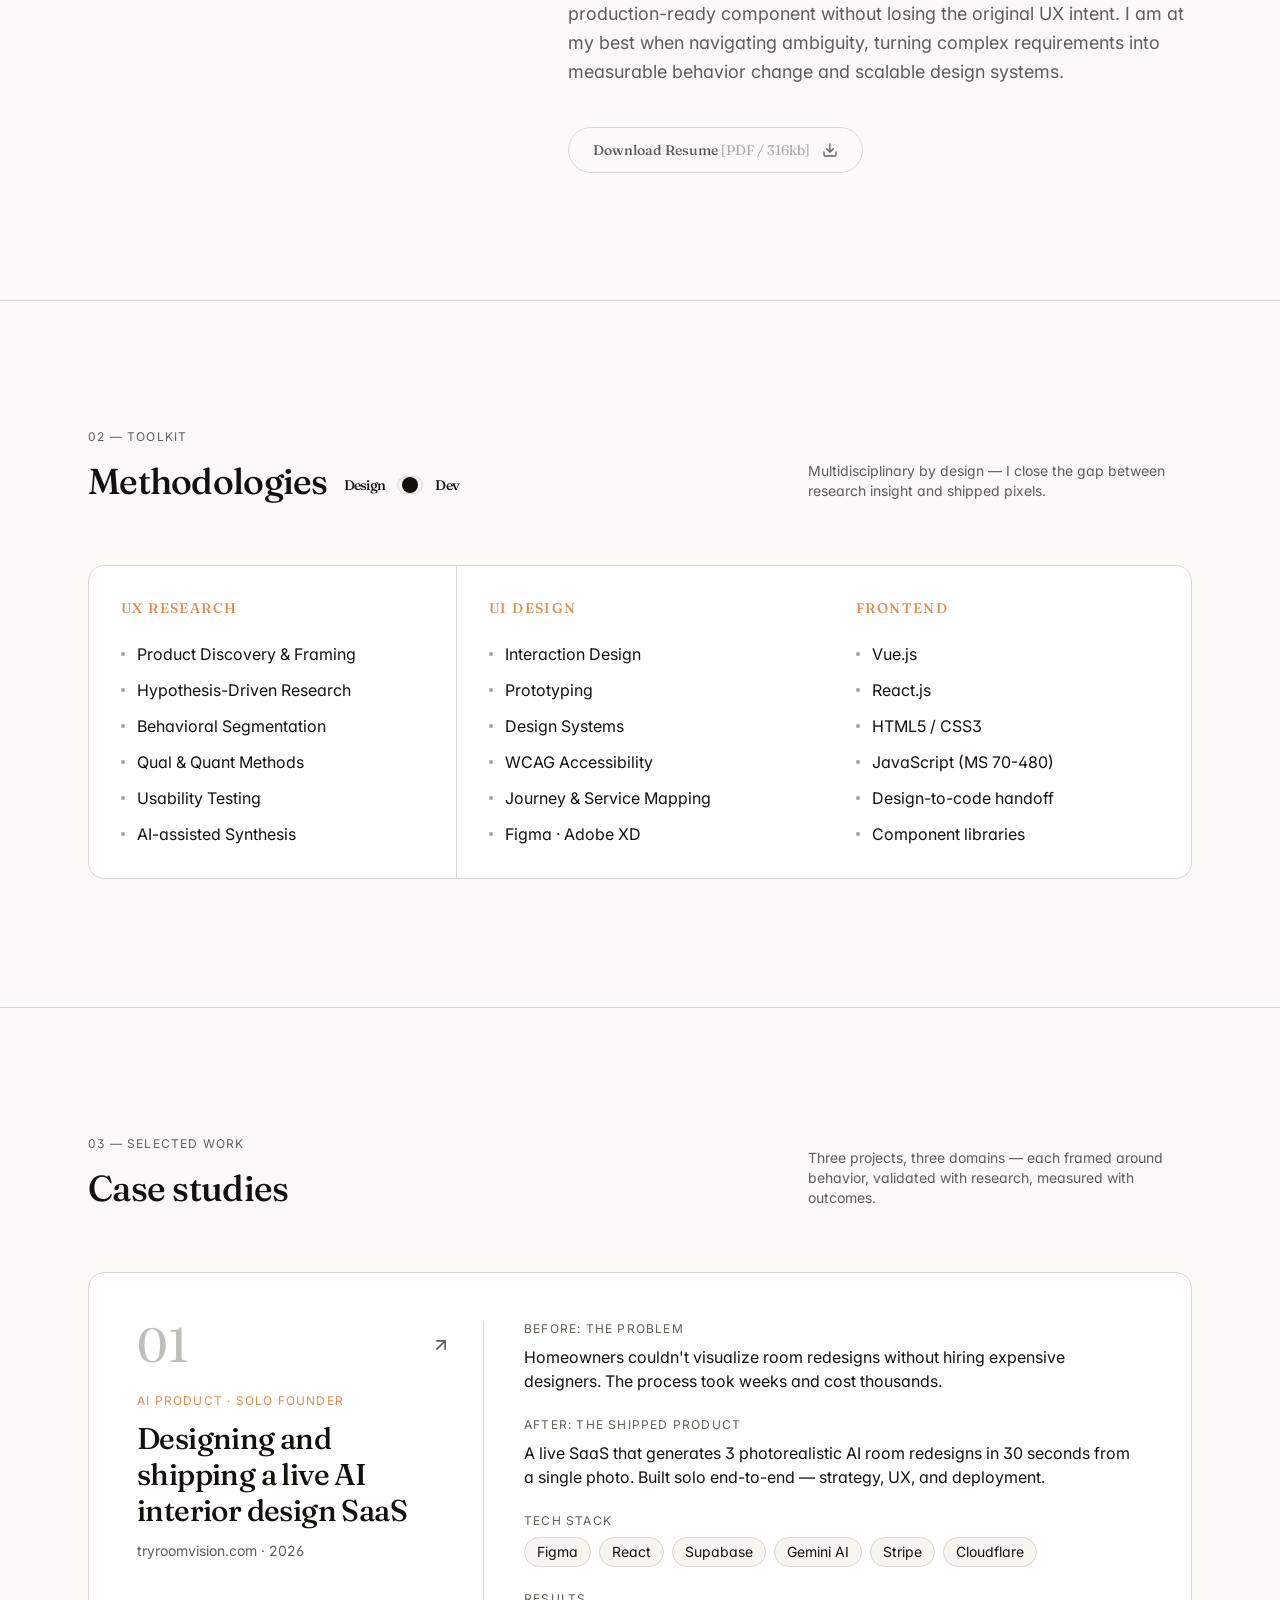
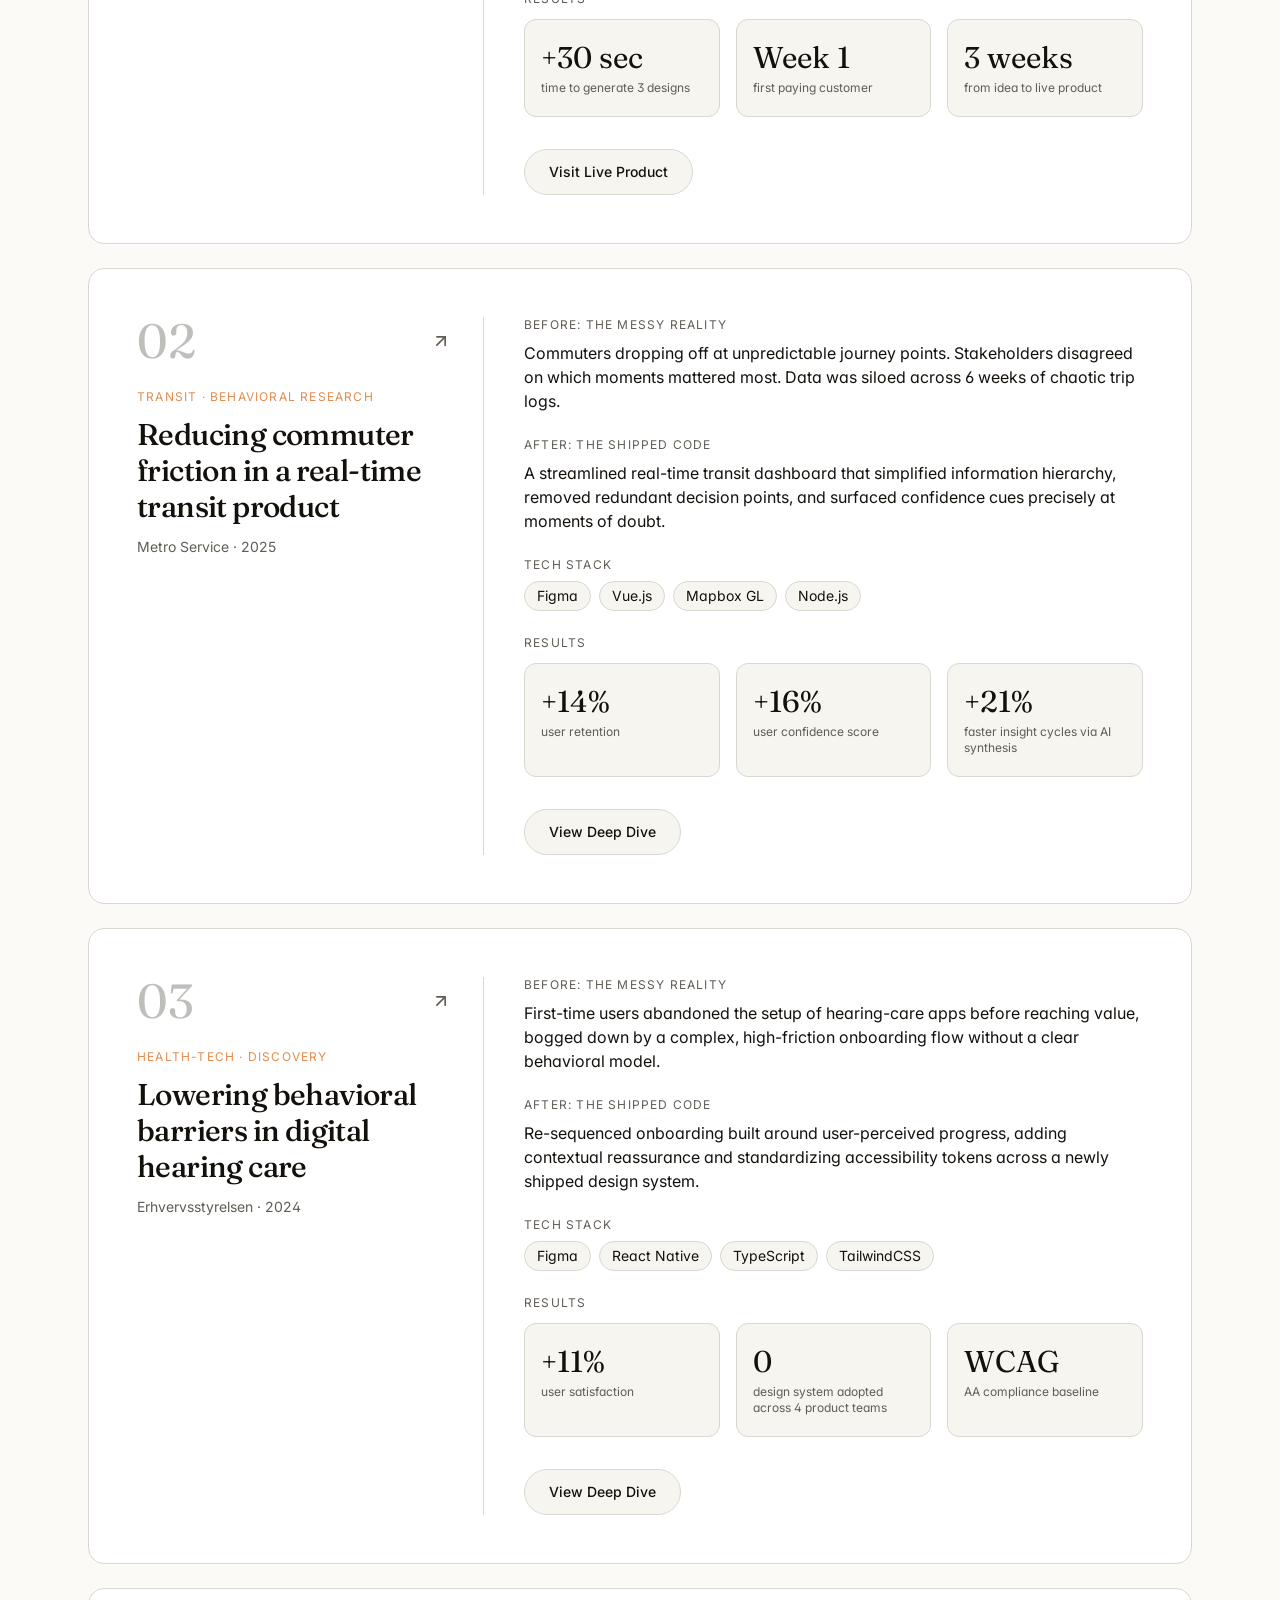
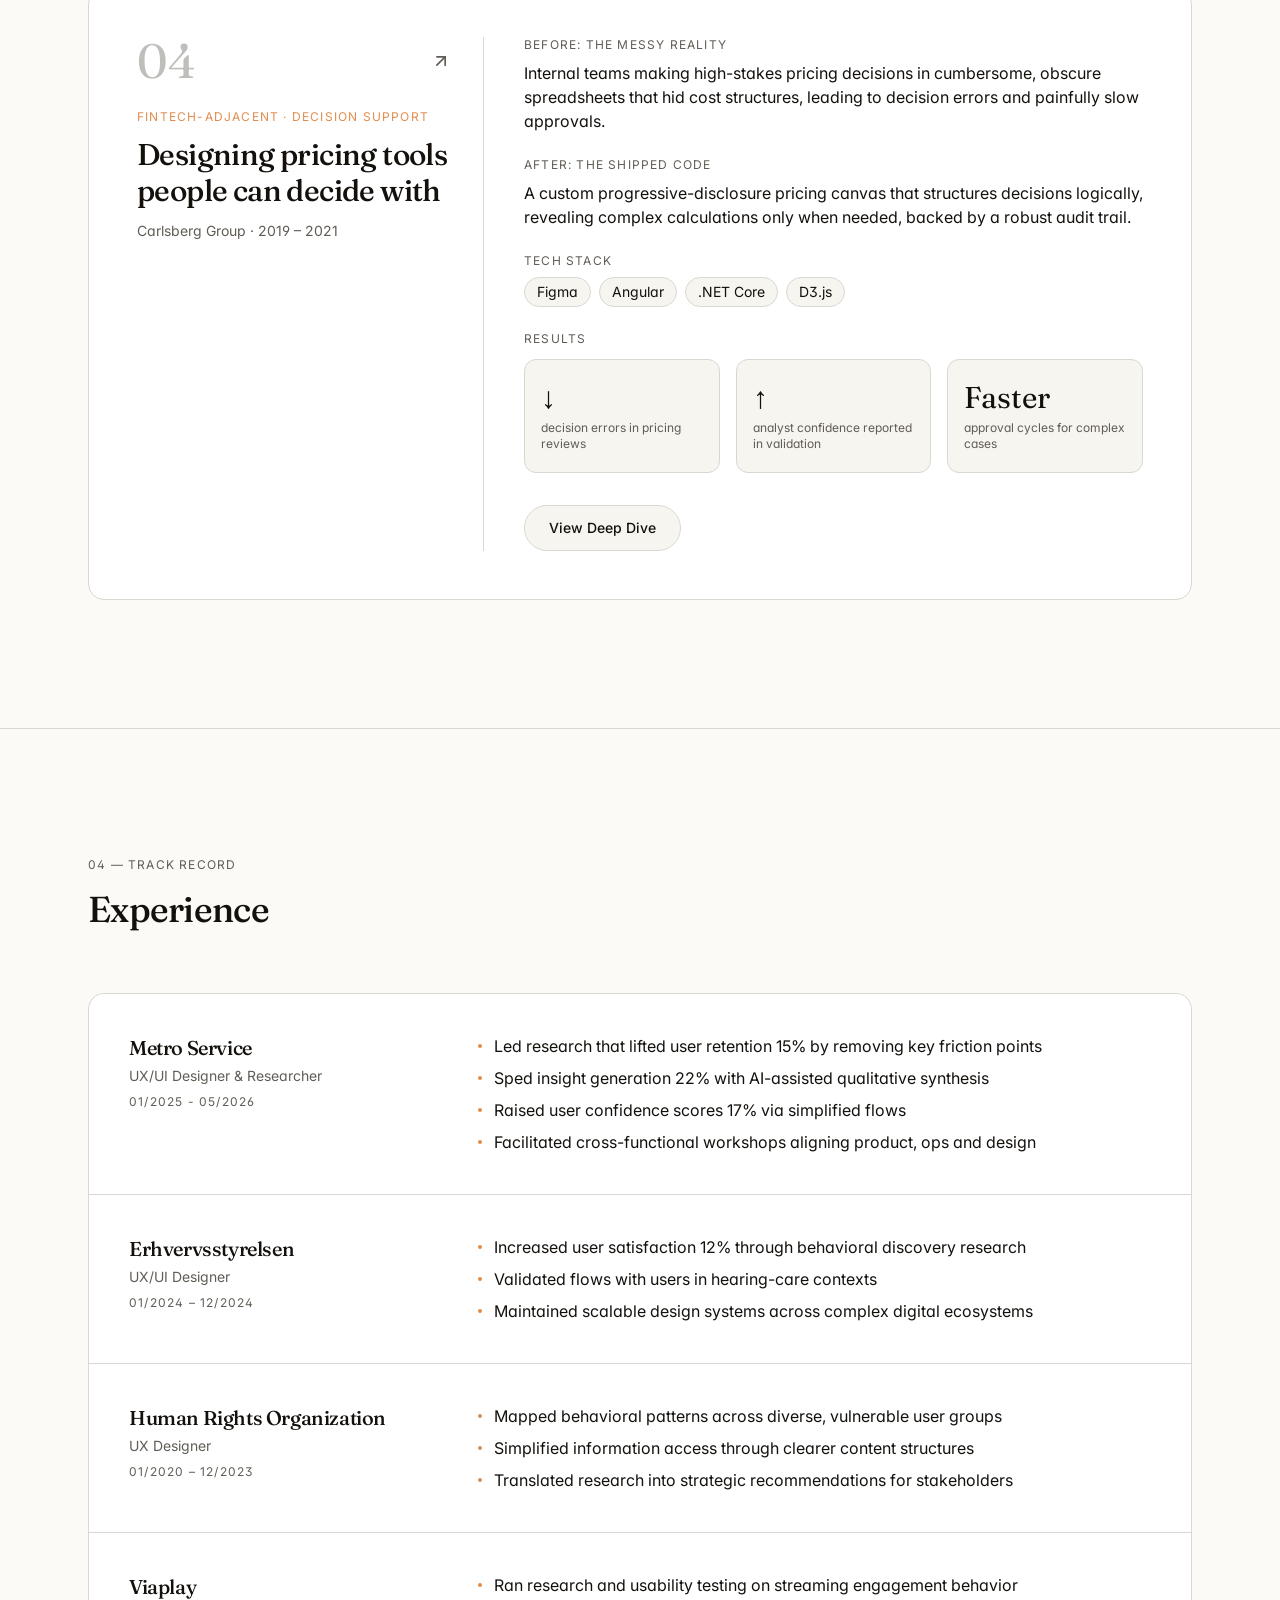
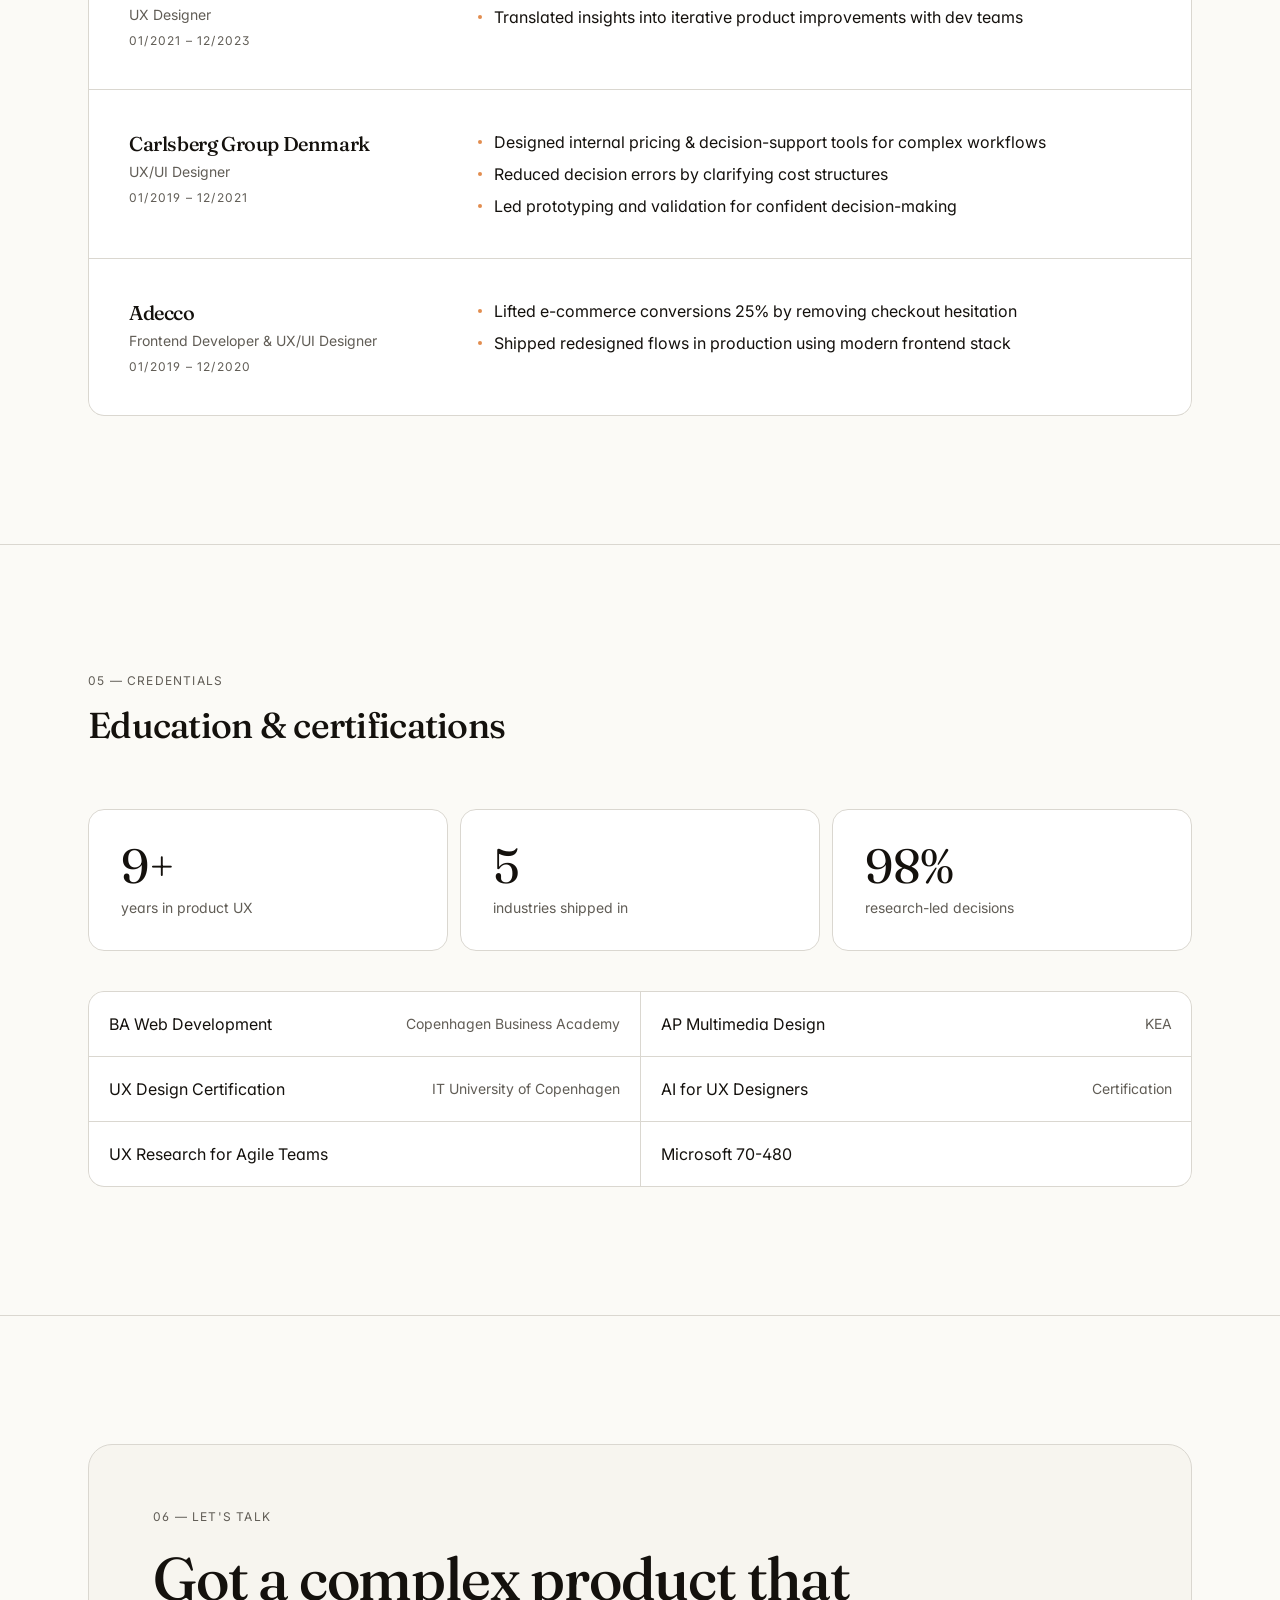
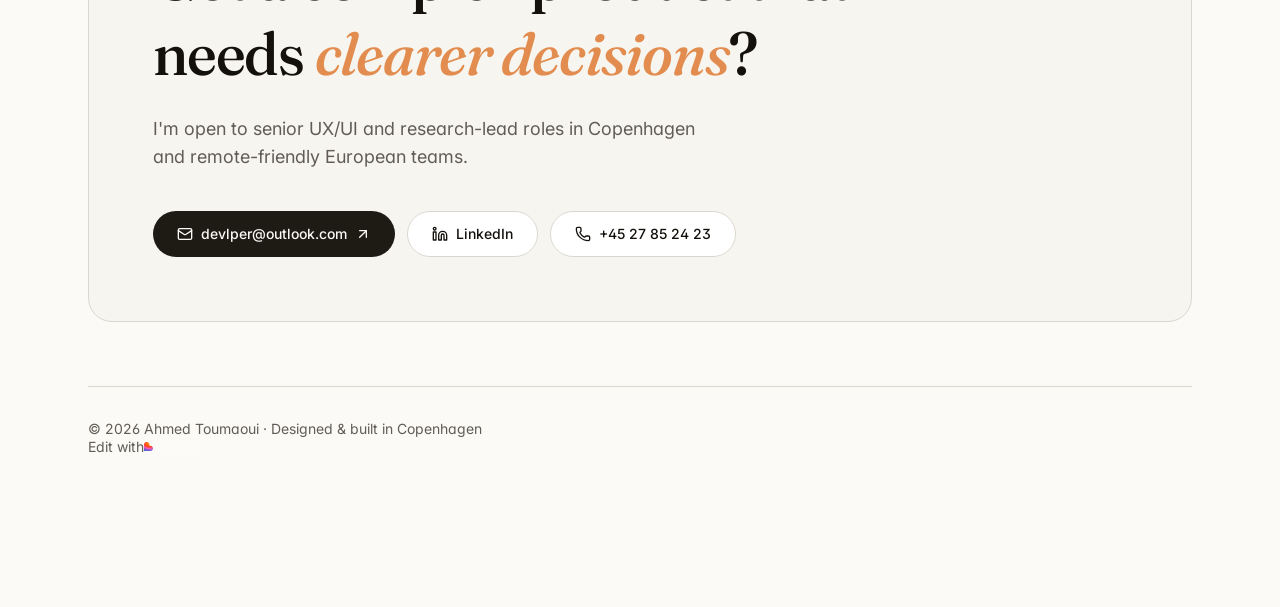
==== commit 36619a53: "Change RoomVision header link to Behance" ====
--- a/index.html
+++ b/index.html
@@ -236,7 +236,7 @@
     <span class="font-display">Download Resume <span class="opacity-50 font-normal">[PDF / 316kb]</span></span>
     <svg xmlns="http://www.w3.org/2000/svg" width="16" height="16" viewBox="0 0 24 24" fill="none" stroke="currentColor" stroke-width="2" stroke-linecap="round" stroke-linejoin="round" class="transition-transform duration-300 group-hover:translate-y-1"><path d="M21 15v4a2 2 0 0 1-2 2H5a2 2 0 0 1-2-2v-4"/><polyline points="7 10 12 15 17 10"/><line x1="12" x2="12" y1="15" y2="3"/></svg>
   </a>
-</div></div></div></section><section id="skills" class="border-b border-hairline py-24 md:py-32"><div class="container-tight"><div class="mb-16 flex items-end justify-between"><div><p class="text-xs uppercase tracking-widest text-muted-foreground">02 — Toolkit</p><h2 class="mt-4 text-3xl md:text-4xl flex flex-wrap items-center gap-4 md:gap-6">Methodologies <div class="inline-flex items-center gap-3 mt-2 md:mt-0"><span id="label-design" class="text-sm font-medium transition-opacity opacity-100 cursor-pointer">Design</span><button id="mode-switch-btn" aria-label="Toggle Dev Mode" class="relative flex items-center w-12 h-6 px-1 bg-surface border border-hairline rounded-full transition-colors focus:outline-none focus:ring-2 focus:ring-accent focus:ring-offset-2"><div id="mode-switch-knob" class="w-4 h-4 bg-foreground rounded-full transition-transform duration-300 ease-out transform translate-x-0"></div></button><span id="label-dev" class="text-sm font-medium transition-opacity opacity-40 cursor-pointer">Dev</span></div></h2></div><p class="hidden max-w-sm text-sm text-muted-foreground md:block">Multidisciplinary by design — I close the gap between research insight and shipped pixels.</p></div><div class="grid gap-px overflow-hidden rounded-2xl border border-hairline bg-hairline md:grid-cols-3"><div class="bg-card p-8"><h3 class="text-sm uppercase tracking-widest text-accent"><span class="design-text">UX Research</span><span class="dev-text hidden">Data &amp; Testing</span></h3><ul class="mt-6 space-y-3"><li class="flex items-baseline gap-3 text-foreground"><span class="h-1 w-1 rounded-full bg-foreground/40"></span><span class="design-text">Product Discovery &amp; Framing</span><span class="dev-text hidden">API Design &amp; Requirements</span></li><li class="flex items-baseline gap-3 text-foreground"><span class="h-1 w-1 rounded-full bg-foreground/40"></span><span class="design-text">Hypothesis-Driven Research</span><span class="dev-text hidden">A/B Testing &amp; Telemetry</span></li><li class="flex items-baseline gap-3 text-foreground"><span class="h-1 w-1 rounded-full bg-foreground/40"></span><span class="design-text">Behavioral Segmentation</span><span class="dev-text hidden">Data Modeling</span></li><li class="flex items-baseline gap-3 text-foreground"><span class="h-1 w-1 rounded-full bg-foreground/40"></span><span class="design-text">Qual &amp; Quant Methods</span><span class="dev-text hidden">Performance Profiling</span></li><li class="flex items-baseline gap-3 text-foreground"><span class="h-1 w-1 rounded-full bg-foreground/40"></span><span class="design-text">Usability Testing</span><span class="dev-text hidden">E2E Testing (Cypress)</span></li><li class="flex items-baseline gap-3 text-foreground"><span class="h-1 w-1 rounded-full bg-foreground/40"></span><span class="design-text">AI-assisted Synthesis</span><span class="dev-text hidden">CI/CD Automation</span></li></ul></div><div class="bg-card p-8"><h3 class="text-sm uppercase tracking-widest text-accent"><span class="design-text">UI Design</span><span class="dev-text hidden">Frontend Arch.</span></h3><ul class="mt-6 space-y-3"><li class="flex items-baseline gap-3 text-foreground"><span class="h-1 w-1 rounded-full bg-foreground/40"></span><span class="design-text">Interaction Design</span><span class="dev-text hidden">State Management (Vuex)</span></li><li class="flex items-baseline gap-3 text-foreground"><span class="h-1 w-1 rounded-full bg-foreground/40"></span><span class="design-text">Prototyping</span><span class="dev-text hidden">Rapid Prototyping (Vite)</span></li><li class="flex items-baseline gap-3 text-foreground"><span class="h-1 w-1 rounded-full bg-foreground/40"></span><span class="design-text">Design Systems</span><span class="dev-text hidden">Component Driven Dev</span></li><li class="flex items-baseline gap-3 text-foreground"><span class="h-1 w-1 rounded-full bg-foreground/40"></span><span class="design-text">WCAG Accessibility</span><span class="dev-text hidden">Semantic HTML &amp; ARIA</span></li><li class="flex items-baseline gap-3 text-foreground"><span class="h-1 w-1 rounded-full bg-foreground/40"></span><span class="design-text">Journey &amp; Service Mapping</span><span class="dev-text hidden">Routing &amp; APIs</span></li><li class="flex items-baseline gap-3 text-foreground"><span class="h-1 w-1 rounded-full bg-foreground/40"></span><span class="design-text">Figma · Adobe XD</span><span class="dev-text hidden">Tailwind CSS / SCSS</span></li></ul></div><div class="bg-card p-8"><h3 class="text-sm uppercase tracking-widest text-accent"><span class="design-text">Frontend</span><span class="dev-text hidden">Tooling &amp; Backend</span></h3><ul class="mt-6 space-y-3"><li class="flex items-baseline gap-3 text-foreground"><span class="h-1 w-1 rounded-full bg-foreground/40"></span><span class="design-text">Vue.js</span><span class="dev-text hidden group relative cursor-help w-fit">Vue.js<span class="pointer-events-none absolute bottom-full left-0 mb-2 w-max rounded-md bg-foreground px-2 py-1 text-xs text-background opacity-0 transition-opacity group-hover:opacity-100 font-sans shadow-lg z-50">Composition API / Pinia / Vite</span></span></li><li class="flex items-baseline gap-3 text-foreground"><span class="h-1 w-1 rounded-full bg-foreground/40"></span><span class="design-text">React.js</span><span class="dev-text hidden">Database (SQL/NoSQL)</span></li><li class="flex items-baseline gap-3 text-foreground"><span class="h-1 w-1 rounded-full bg-foreground/40"></span><span class="design-text">HTML5 / CSS3</span><span class="dev-text hidden">REST / GraphQL APIs</span></li><li class="flex items-baseline gap-3 text-foreground"><span class="h-1 w-1 rounded-full bg-foreground/40"></span><span class="design-text">JavaScript (MS 70-480)</span><span class="dev-text hidden">Webpack / Vite Config</span></li><li class="flex items-baseline gap-3 text-foreground"><span class="h-1 w-1 rounded-full bg-foreground/40"></span><span class="design-text">Design-to-code handoff</span><span class="dev-text hidden">Version Control (Git)</span></li><li class="flex items-baseline gap-3 text-foreground"><span class="h-1 w-1 rounded-full bg-foreground/40"></span><span class="design-text">Component libraries</span><span class="dev-text hidden">Cloud Deploy (Vercel)</span></li></ul></div></div></div></section><section id="work" class="border-b border-hairline py-24 md:py-32"><div class="container-tight"><div class="mb-16 flex items-end justify-between"><div><p class="text-xs uppercase tracking-widest text-muted-foreground">03 — Selected work</p><h2 class="mt-4 text-3xl md:text-4xl">Case studies</h2></div><p class="hidden max-w-sm text-sm text-muted-foreground md:block">Three projects, three domains — each framed around behavior, validated with research, measured with outcomes.</p></div><div class="space-y-6"><article class="group grid gap-8 rounded-2xl border border-hairline bg-card p-8 transition hover:border-foreground/30 md:grid-cols-12 md:p-12"><header class="md:col-span-4"><div class="flex items-center justify-between"><span class="font-display text-5xl text-muted-foreground/40">01</span><svg xmlns="http://www.w3.org/2000/svg" width="24" height="24" viewBox="0 0 24 24" fill="none" stroke="currentColor" stroke-width="2" stroke-linecap="round" stroke-linejoin="round" class="lucide lucide-arrow-up-right h-5 w-5 text-muted-foreground transition group-hover:-translate-y-0.5 group-hover:translate-x-0.5 group-hover:text-foreground" aria-hidden="true"><path d="M7 7h10v10"></path><path d="M7 17 17 7"></path></svg></div><p class="mt-6 text-xs uppercase tracking-widest text-accent">AI PRODUCT &middot; SOLO FOUNDER</p><a href="https://tryroomvision.com" target="_blank" class="block relative z-10 hover:text-accent transition-colors w-full"><h3 class="mt-3 text-2xl md:text-3xl">Designing and shipping a live AI interior design SaaS</h3></a><p class="mt-3 text-sm text-muted-foreground">tryroomvision.com &middot; 2026</p></header><div class="space-y-6 md:col-span-8 md:border-l md:border-hairline md:pl-10"><div><p class="mb-2 text-xs uppercase tracking-widest text-muted-foreground">Before: The Problem</p><div class="text-foreground">Homeowners couldn't visualize room redesigns without hiring expensive designers. The process took weeks and cost thousands.</div></div><div><p class="mb-2 text-xs uppercase tracking-widest text-muted-foreground">After: The Shipped Product</p><div class="text-foreground">A live SaaS that generates 3 photorealistic AI room redesigns in 30 seconds from a single photo. Built solo end-to-end &mdash; strategy, UX, and deployment.</div></div><div><p class="mb-2 text-xs uppercase tracking-widest text-muted-foreground">Tech Stack</p><div class="flex flex-wrap gap-2 text-sm text-foreground"><span class="rounded-full border border-hairline bg-surface px-3 py-1">Figma</span><span class="rounded-full border border-hairline bg-surface px-3 py-1">React</span><span class="rounded-full border border-hairline bg-surface px-3 py-1">Supabase</span><span class="rounded-full border border-hairline bg-surface px-3 py-1">Gemini AI</span><span class="rounded-full border border-hairline bg-surface px-3 py-1">Stripe</span><span class="rounded-full border border-hairline bg-surface px-3 py-1">Cloudflare</span></div></div><div><p class="mb-3 text-xs uppercase tracking-widest text-muted-foreground">Results</p><div class="grid grid-cols-3 gap-4"><div class="rounded-xl border border-hairline bg-surface px-4 py-5"><div class="font-display text-2xl text-foreground md:text-3xl">+30 sec</div><div class="mt-1 text-xs text-muted-foreground">time to generate 3 designs</div></div><div class="rounded-xl border border-hairline bg-surface px-4 py-5"><div class="font-display text-2xl text-foreground md:text-3xl">Week 1</div><div class="mt-1 text-xs text-muted-foreground">first paying customer</div></div><div class="rounded-xl border border-hairline bg-surface px-4 py-5"><div class="font-display text-2xl text-foreground md:text-3xl">3 weeks</div><div class="mt-1 text-xs text-muted-foreground">from idea to live product</div></div></div><div class="mt-8"><a href="https://tryroomvision.com" target="_blank" class="inline-flex items-center gap-2 rounded-full border border-hairline bg-surface px-6 py-3 text-sm font-medium text-foreground transition hover:bg-muted">Visit Live Product</a></div></div></div></article><article class="group grid gap-8 rounded-2xl border border-hairline bg-card p-8 transition hover:border-foreground/30 md:grid-cols-12 md:p-12"><header class="md:col-span-4"><div class="flex items-center justify-between"><span class="font-display text-5xl text-muted-foreground/40">02</span><svg xmlns="http://www.w3.org/2000/svg" width="24" height="24" viewBox="0 0 24 24" fill="none" stroke="currentColor" stroke-width="2" stroke-linecap="round" stroke-linejoin="round" class="lucide lucide-arrow-up-right h-5 w-5 text-muted-foreground transition group-hover:-translate-y-0.5 group-hover:translate-x-0.5 group-hover:text-foreground" aria-hidden="true"><path d="M7 7h10v10"></path><path d="M7 17 17 7"></path></svg></div><p class="mt-6 text-xs uppercase tracking-widest text-accent">Transit · Behavioral Research</p><a href="Casestudy/metro-service.html" class="block relative z-10 hover:text-accent transition-colors w-full"><h3 class="mt-3 text-2xl md:text-3xl">Reducing commuter friction in a real-time transit product</h3></a><p class="mt-3 text-sm text-muted-foreground">Metro Service<!-- --> · <!-- -->2025</p></header><div class="space-y-6 md:col-span-8 md:border-l md:border-hairline md:pl-10"><div><p class="mb-2 text-xs uppercase tracking-widest text-muted-foreground">Before: The Messy Reality</p><div class="text-foreground">Commuters dropping off at unpredictable journey points. Stakeholders disagreed on which moments mattered most. Data was siloed across 6 weeks of chaotic trip logs.</div></div><div><p class="mb-2 text-xs uppercase tracking-widest text-muted-foreground">After: The Shipped Code</p><div class="text-foreground">A streamlined real-time transit dashboard that simplified information hierarchy, removed redundant decision points, and surfaced confidence cues precisely at moments of doubt.</div></div><div><p class="mb-2 text-xs uppercase tracking-widest text-muted-foreground">Tech Stack</p><div class="flex flex-wrap gap-2 text-sm text-foreground"><span class="rounded-full border border-hairline bg-surface px-3 py-1">Figma</span><span class="rounded-full border border-hairline bg-surface px-3 py-1">Vue.js</span><span class="rounded-full border border-hairline bg-surface px-3 py-1">Mapbox GL</span><span class="rounded-full border border-hairline bg-surface px-3 py-1">Node.js</span></div></div><div><p class="mb-3 text-xs uppercase tracking-widest text-muted-foreground">Results</p><div class="grid grid-cols-3 gap-4"><div class="rounded-xl border border-hairline bg-surface px-4 py-5"><div class="font-display text-2xl text-foreground md:text-3xl">+15%</div><div class="mt-1 text-xs text-muted-foreground">user retention</div></div><div class="rounded-xl border border-hairline bg-surface px-4 py-5"><div class="font-display text-2xl text-foreground md:text-3xl">+17%</div><div class="mt-1 text-xs text-muted-foreground">user confidence score</div></div><div class="rounded-xl border border-hairline bg-surface px-4 py-5"><div class="font-display text-2xl text-foreground md:text-3xl">+22%</div><div class="mt-1 text-xs text-muted-foreground">faster insight cycles via AI synthesis</div></div></div><div class="mt-8"><a href="Casestudy/metro-service.html" class="inline-flex items-center gap-2 rounded-full border border-hairline bg-surface px-6 py-3 text-sm font-medium text-foreground transition hover:bg-muted">View Deep Dive</a></div></div></div></article><article class="group grid gap-8 rounded-2xl border border-hairline bg-card p-8 transition hover:border-foreground/30 md:grid-cols-12 md:p-12"><header class="md:col-span-4"><div class="flex items-center justify-between"><span class="font-display text-5xl text-muted-foreground/40">03</span><svg xmlns="http://www.w3.org/2000/svg" width="24" height="24" viewBox="0 0 24 24" fill="none" stroke="currentColor" stroke-width="2" stroke-linecap="round" stroke-linejoin="round" class="lucide lucide-arrow-up-right h-5 w-5 text-muted-foreground transition group-hover:-translate-y-0.5 group-hover:translate-x-0.5 group-hover:text-foreground" aria-hidden="true"><path d="M7 7h10v10"></path><path d="M7 17 17 7"></path></svg></div><p class="mt-6 text-xs uppercase tracking-widest text-accent">Health-tech · Discovery</p><a href="Casestudy/erhvervsstyrelsen.html" class="block relative z-10 hover:text-accent transition-colors w-full"><h3 class="mt-3 text-2xl md:text-3xl">Lowering behavioral barriers in digital hearing care</h3></a><p class="mt-3 text-sm text-muted-foreground">Erhvervsstyrelsen<!-- --> · <!-- -->2024</p></header><div class="space-y-6 md:col-span-8 md:border-l md:border-hairline md:pl-10"><div><p class="mb-2 text-xs uppercase tracking-widest text-muted-foreground">Before: The Messy Reality</p><div class="text-foreground">First-time users abandoned the setup of hearing-care apps before reaching value, bogged down by a complex, high-friction onboarding flow without a clear behavioral model.</div></div><div><p class="mb-2 text-xs uppercase tracking-widest text-muted-foreground">After: The Shipped Code</p><div class="text-foreground">Re-sequenced onboarding built around user-perceived progress, adding contextual reassurance and standardizing accessibility tokens across a newly shipped design system.</div></div><div><p class="mb-2 text-xs uppercase tracking-widest text-muted-foreground">Tech Stack</p><div class="flex flex-wrap gap-2 text-sm text-foreground"><span class="rounded-full border border-hairline bg-surface px-3 py-1">Figma</span><span class="rounded-full border border-hairline bg-surface px-3 py-1">React Native</span><span class="rounded-full border border-hairline bg-surface px-3 py-1">TypeScript</span><span class="rounded-full border border-hairline bg-surface px-3 py-1">TailwindCSS</span></div></div><div><p class="mb-3 text-xs uppercase tracking-widest text-muted-foreground">Results</p><div class="grid grid-cols-3 gap-4"><div class="rounded-xl border border-hairline bg-surface px-4 py-5"><div class="font-display text-2xl text-foreground md:text-3xl">+12%</div><div class="mt-1 text-xs text-muted-foreground">user satisfaction</div></div><div class="rounded-xl border border-hairline bg-surface px-4 py-5"><div class="font-display text-2xl text-foreground md:text-3xl">1</div><div class="mt-1 text-xs text-muted-foreground">design system adopted across 4 product teams</div></div><div class="rounded-xl border border-hairline bg-surface px-4 py-5"><div class="font-display text-2xl text-foreground md:text-3xl">WCAG</div><div class="mt-1 text-xs text-muted-foreground">AA compliance baseline</div></div></div><div class="mt-8"><a href="Casestudy/erhvervsstyrelsen.html" class="inline-flex items-center gap-2 rounded-full border border-hairline bg-surface px-6 py-3 text-sm font-medium text-foreground transition hover:bg-muted">View Deep Dive</a></div></div></div></article><article class="group grid gap-8 rounded-2xl border border-hairline bg-card p-8 transition hover:border-foreground/30 md:grid-cols-12 md:p-12"><header class="md:col-span-4"><div class="flex items-center justify-between"><span class="font-display text-5xl text-muted-foreground/40">04</span><svg xmlns="http://www.w3.org/2000/svg" width="24" height="24" viewBox="0 0 24 24" fill="none" stroke="currentColor" stroke-width="2" stroke-linecap="round" stroke-linejoin="round" class="lucide lucide-arrow-up-right h-5 w-5 text-muted-foreground transition group-hover:-translate-y-0.5 group-hover:translate-x-0.5 group-hover:text-foreground" aria-hidden="true"><path d="M7 7h10v10"></path><path d="M7 17 17 7"></path></svg></div><p class="mt-6 text-xs uppercase tracking-widest text-accent">Fintech-adjacent · Decision Support</p><a href="Casestudy/carlsberg.html" class="block relative z-10 hover:text-accent transition-colors w-full"><h3 class="mt-3 text-2xl md:text-3xl">Designing pricing tools people can decide with</h3></a><p class="mt-3 text-sm text-muted-foreground">Carlsberg Group<!-- --> · <!-- -->2019 – 2021</p></header><div class="space-y-6 md:col-span-8 md:border-l md:border-hairline md:pl-10"><div><p class="mb-2 text-xs uppercase tracking-widest text-muted-foreground">Before: The Messy Reality</p><div class="text-foreground">Internal teams making high-stakes pricing decisions in cumbersome, obscure spreadsheets that hid cost structures, leading to decision errors and painfully slow approvals.</div></div><div><p class="mb-2 text-xs uppercase tracking-widest text-muted-foreground">After: The Shipped Code</p><div class="text-foreground">A custom progressive-disclosure pricing canvas that structures decisions logically, revealing complex calculations only when needed, backed by a robust audit trail.</div></div><div><p class="mb-2 text-xs uppercase tracking-widest text-muted-foreground">Tech Stack</p><div class="flex flex-wrap gap-2 text-sm text-foreground"><span class="rounded-full border border-hairline bg-surface px-3 py-1">Figma</span><span class="rounded-full border border-hairline bg-surface px-3 py-1">Angular</span><span class="rounded-full border border-hairline bg-surface px-3 py-1">.NET Core</span><span class="rounded-full border border-hairline bg-surface px-3 py-1">D3.js</span></div></div><div><p class="mb-3 text-xs uppercase tracking-widest text-muted-foreground">Results</p><div class="grid grid-cols-3 gap-4"><div class="rounded-xl border border-hairline bg-surface px-4 py-5"><div class="font-display text-2xl text-foreground md:text-3xl">↓</div><div class="mt-1 text-xs text-muted-foreground">decision errors in pricing reviews</div></div><div class="rounded-xl border border-hairline bg-surface px-4 py-5"><div class="font-display text-2xl text-foreground md:text-3xl">↑</div><div class="mt-1 text-xs text-muted-foreground">analyst confidence reported in validation</div></div><div class="rounded-xl border border-hairline bg-surface px-4 py-5"><div class="font-display text-2xl text-foreground md:text-3xl">Faster</div><div class="mt-1 text-xs text-muted-foreground">approval cycles for complex cases</div></div></div><div class="mt-8"><a href="Casestudy/carlsberg.html" class="inline-flex items-center gap-2 rounded-full border border-hairline bg-surface px-6 py-3 text-sm font-medium text-foreground transition hover:bg-muted">View Deep Dive</a></div></div></div></article></div></div></section><section id="experience" class="border-b border-hairline py-24 md:py-32"><div class="container-tight"><div class="mb-16"><p class="text-xs uppercase tracking-widest text-muted-foreground">04 — Track record</p><h2 class="mt-4 text-3xl md:text-4xl">Experience</h2></div><ol class="space-y-px overflow-hidden rounded-2xl border border-hairline bg-hairline"><li class="grid gap-6 bg-card p-8 md:grid-cols-12 md:p-10"><div class="md:col-span-4"><h3 class="text-xl text-foreground">Metro Service</h3><p class="mt-1 text-sm text-muted-foreground">UX/UI Designer &amp; Researcher</p><p class="mt-2 text-xs uppercase tracking-widest text-muted-foreground">01/2025 - 05/2026</p></div><ul class="space-y-2 md:col-span-8"><li class="flex gap-3 text-foreground"><span class="mt-2.5 h-1 w-1 shrink-0 rounded-full bg-accent"></span><span>Led research that lifted user retention 15% by removing key friction points</span></li><li class="flex gap-3 text-foreground"><span class="mt-2.5 h-1 w-1 shrink-0 rounded-full bg-accent"></span><span>Sped insight generation 22% with AI-assisted qualitative synthesis</span></li><li class="flex gap-3 text-foreground"><span class="mt-2.5 h-1 w-1 shrink-0 rounded-full bg-accent"></span><span>Raised user confidence scores 17% via simplified flows</span></li><li class="flex gap-3 text-foreground"><span class="mt-2.5 h-1 w-1 shrink-0 rounded-full bg-accent"></span><span>Facilitated cross-functional workshops aligning product, ops and design</span></li></ul></li><li class="grid gap-6 bg-card p-8 md:grid-cols-12 md:p-10"><div class="md:col-span-4"><h3 class="text-xl text-foreground">Erhvervsstyrelsen</h3><p class="mt-1 text-sm text-muted-foreground">UX/UI Designer</p><p class="mt-2 text-xs uppercase tracking-widest text-muted-foreground">01/2024 – 12/2024</p></div><ul class="space-y-2 md:col-span-8"><li class="flex gap-3 text-foreground"><span class="mt-2.5 h-1 w-1 shrink-0 rounded-full bg-accent"></span><span>Increased user satisfaction 12% through behavioral discovery research</span></li><li class="flex gap-3 text-foreground"><span class="mt-2.5 h-1 w-1 shrink-0 rounded-full bg-accent"></span><span>Validated flows with users in hearing-care contexts</span></li><li class="flex gap-3 text-foreground"><span class="mt-2.5 h-1 w-1 shrink-0 rounded-full bg-accent"></span><span>Maintained scalable design systems across complex digital ecosystems</span></li></ul></li><li class="grid gap-6 bg-card p-8 md:grid-cols-12 md:p-10"><div class="md:col-span-4"><h3 class="text-xl text-foreground">Human Rights Organization</h3><p class="mt-1 text-sm text-muted-foreground">UX Designer</p><p class="mt-2 text-xs uppercase tracking-widest text-muted-foreground">01/2020 – 12/2023</p></div><ul class="space-y-2 md:col-span-8"><li class="flex gap-3 text-foreground"><span class="mt-2.5 h-1 w-1 shrink-0 rounded-full bg-accent"></span><span>Mapped behavioral patterns across diverse, vulnerable user groups</span></li><li class="flex gap-3 text-foreground"><span class="mt-2.5 h-1 w-1 shrink-0 rounded-full bg-accent"></span><span>Simplified information access through clearer content structures</span></li><li class="flex gap-3 text-foreground"><span class="mt-2.5 h-1 w-1 shrink-0 rounded-full bg-accent"></span><span>Translated research into strategic recommendations for stakeholders</span></li></ul></li><li class="grid gap-6 bg-card p-8 md:grid-cols-12 md:p-10"><div class="md:col-span-4"><h3 class="text-xl text-foreground">Viaplay</h3><p class="mt-1 text-sm text-muted-foreground">UX Designer</p><p class="mt-2 text-xs uppercase tracking-widest text-muted-foreground">01/2021 – 12/2023</p></div><ul class="space-y-2 md:col-span-8"><li class="flex gap-3 text-foreground"><span class="mt-2.5 h-1 w-1 shrink-0 rounded-full bg-accent"></span><span>Ran research and usability testing on streaming engagement behavior</span></li><li class="flex gap-3 text-foreground"><span class="mt-2.5 h-1 w-1 shrink-0 rounded-full bg-accent"></span><span>Translated insights into iterative product improvements with dev teams</span></li></ul></li><li class="grid gap-6 bg-card p-8 md:grid-cols-12 md:p-10"><div class="md:col-span-4"><h3 class="text-xl text-foreground">Carlsberg Group Denmark</h3><p class="mt-1 text-sm text-muted-foreground">UX/UI Designer</p><p class="mt-2 text-xs uppercase tracking-widest text-muted-foreground">01/2019 – 12/2021</p></div><ul class="space-y-2 md:col-span-8"><li class="flex gap-3 text-foreground"><span class="mt-2.5 h-1 w-1 shrink-0 rounded-full bg-accent"></span><span>Designed internal pricing &amp; decision-support tools for complex workflows</span></li><li class="flex gap-3 text-foreground"><span class="mt-2.5 h-1 w-1 shrink-0 rounded-full bg-accent"></span><span>Reduced decision errors by clarifying cost structures</span></li><li class="flex gap-3 text-foreground"><span class="mt-2.5 h-1 w-1 shrink-0 rounded-full bg-accent"></span><span>Led prototyping and validation for confident decision-making</span></li></ul></li><li class="grid gap-6 bg-card p-8 md:grid-cols-12 md:p-10"><div class="md:col-span-4"><h3 class="text-xl text-foreground">Adecco</h3><p class="mt-1 text-sm text-muted-foreground">Frontend Developer &amp; UX/UI Designer</p><p class="mt-2 text-xs uppercase tracking-widest text-muted-foreground">01/2019 – 12/2020</p></div><ul class="space-y-2 md:col-span-8"><li class="flex gap-3 text-foreground"><span class="mt-2.5 h-1 w-1 shrink-0 rounded-full bg-accent"></span><span>Lifted e-commerce conversions 25% by removing checkout hesitation</span></li><li class="flex gap-3 text-foreground"><span class="mt-2.5 h-1 w-1 shrink-0 rounded-full bg-accent"></span><span>Shipped redesigned flows in production using modern frontend stack</span></li></ul></li></ol></div></section><section class="border-b border-hairline py-24 md:py-32"><div class="container-tight"><div class="mb-16"><p class="text-xs uppercase tracking-widest text-muted-foreground">05 — Credentials</p><h2 class="mt-4 text-3xl md:text-4xl">Education &amp; certifications</h2></div><div class="grid gap-3 md:grid-cols-3"><div class="rounded-2xl border border-hairline bg-card p-8"><div class="font-display text-5xl text-foreground">10+</div><p class="mt-2 text-sm text-muted-foreground">years in product UX</p></div><div class="rounded-2xl border border-hairline bg-card p-8"><div class="font-display text-5xl text-foreground">6</div><p class="mt-2 text-sm text-muted-foreground">industries shipped in</p></div><div class="rounded-2xl border border-hairline bg-card p-8"><div class="font-display text-5xl text-foreground">100%</div><p class="mt-2 text-sm text-muted-foreground">research-led decisions</p></div></div><ul class="mt-10 grid gap-px overflow-hidden rounded-2xl border border-hairline bg-hairline md:grid-cols-2"><li class="flex items-center justify-between gap-4 bg-card p-5"><span class="text-foreground">BA Web Development</span><span class="text-sm text-muted-foreground">Copenhagen Business Academy</span></li><li class="flex items-center justify-between gap-4 bg-card p-5"><span class="text-foreground">AP Multimedia Design</span><span class="text-sm text-muted-foreground">KEA</span></li><li class="flex items-center justify-between gap-4 bg-card p-5"><span class="text-foreground">UX Design Certification</span><span class="text-sm text-muted-foreground">IT University of Copenhagen</span></li><li class="flex items-center justify-between gap-4 bg-card p-5"><span class="text-foreground">AI for UX Designers</span><span class="text-sm text-muted-foreground">Certification</span></li><li class="flex items-center justify-between gap-4 bg-card p-5"><span class="text-foreground">UX Research for Agile Teams</span><span class="text-sm text-muted-foreground">Certification</span></li><li class="flex items-center justify-between gap-4 bg-card p-5"><span class="text-foreground">Microsoft 70-480</span><span class="text-sm text-muted-foreground">HTML5, CSS3, JavaScript</span></li></ul></div></section><section id="contact" class="py-24 md:py-32"><div class="container-tight"><div class="rounded-3xl border border-hairline bg-surface p-10 md:p-16"><p class="text-xs uppercase tracking-widest text-muted-foreground">06 — Let&#x27;s talk</p><h2 class="mt-4 max-w-3xl text-balance text-4xl leading-tight md:text-6xl">Got a complex product that needs <span class="italic text-accent">clearer decisions</span>?</h2><p class="mt-6 max-w-xl text-lg text-muted-foreground">I&#x27;m open to senior UX/UI and research-lead roles in Copenhagen and remote-friendly European teams.</p><div class="mt-10 flex flex-wrap gap-3"><a href="mailto:devlper@outlook.com" class="group inline-flex items-center gap-2 rounded-full bg-primary px-6 py-3 text-sm font-medium text-primary-foreground transition hover:opacity-90"><svg xmlns="http://www.w3.org/2000/svg" width="24" height="24" viewBox="0 0 24 24" fill="none" stroke="currentColor" stroke-width="2" stroke-linecap="round" stroke-linejoin="round" class="lucide lucide-mail h-4 w-4" aria-hidden="true"><path d="m22 7-8.991 5.727a2 2 0 0 1-2.009 0L2 7"></path><rect x="2" y="4" width="20" height="16" rx="2"></rect></svg>devlper@outlook.com<svg xmlns="http://www.w3.org/2000/svg" width="24" height="24" viewBox="0 0 24 24" fill="none" stroke="currentColor" stroke-width="2" stroke-linecap="round" stroke-linejoin="round" class="lucide lucide-arrow-up-right h-4 w-4 transition group-hover:-translate-y-0.5 group-hover:translate-x-0.5" aria-hidden="true"><path d="M7 7h10v10"></path><path d="M7 17 17 7"></path></svg></a><a href="https://linkedin.com/in/ahmedtoumaoui" target="_blank" rel="noreferrer" class="inline-flex items-center gap-2 rounded-full border border-hairline bg-card px-6 py-3 text-sm font-medium text-foreground transition hover:bg-muted"><svg xmlns="http://www.w3.org/2000/svg" width="24" height="24" viewBox="0 0 24 24" fill="none" stroke="currentColor" stroke-width="2" stroke-linecap="round" stroke-linejoin="round" class="lucide lucide-linkedin h-4 w-4" aria-hidden="true"><path d="M16 8a6 6 0 0 1 6 6v7h-4v-7a2 2 0 0 0-2-2 2 2 0 0 0-2 2v7h-4v-7a6 6 0 0 1 6-6z"></path><rect width="4" height="12" x="2" y="9"></rect><circle cx="4" cy="4" r="2"></circle></svg>LinkedIn</a><a href="tel:+4527852423" class="inline-flex items-center gap-2 rounded-full border border-hairline bg-card px-6 py-3 text-sm font-medium text-foreground transition hover:bg-muted"><svg xmlns="http://www.w3.org/2000/svg" width="24" height="24" viewBox="0 0 24 24" fill="none" stroke="currentColor" stroke-width="2" stroke-linecap="round" stroke-linejoin="round" class="lucide lucide-phone h-4 w-4" aria-hidden="true"><path d="M13.832 16.568a1 1 0 0 0 1.213-.303l.355-.465A2 2 0 0 1 17 15h3a2 2 0 0 1 2 2v3a2 2 0 0 1-2 2A18 18 0 0 1 2 4a2 2 0 0 1 2-2h3a2 2 0 0 1 2 2v3a2 2 0 0 1-.8 1.6l-.468.351a1 1 0 0 0-.292 1.233 14 14 0 0 0 6.392 6.384"></path></svg>+45 27 85 24 23</a></div></div><footer class="mt-16 flex flex-col items-start justify-between gap-4 border-t border-hairline pt-8 text-sm text-muted-foreground md:flex-row md:items-center"><p>© <!-- -->2026<!-- --> Ahmed Toumaoui · Designed &amp; built in Copenhagen</
+</div></div></div></section><section id="skills" class="border-b border-hairline py-24 md:py-32"><div class="container-tight"><div class="mb-16 flex items-end justify-between"><div><p class="text-xs uppercase tracking-widest text-muted-foreground">02 — Toolkit</p><h2 class="mt-4 text-3xl md:text-4xl flex flex-wrap items-center gap-4 md:gap-6">Methodologies <div class="inline-flex items-center gap-3 mt-2 md:mt-0"><span id="label-design" class="text-sm font-medium transition-opacity opacity-100 cursor-pointer">Design</span><button id="mode-switch-btn" aria-label="Toggle Dev Mode" class="relative flex items-center w-12 h-6 px-1 bg-surface border border-hairline rounded-full transition-colors focus:outline-none focus:ring-2 focus:ring-accent focus:ring-offset-2"><div id="mode-switch-knob" class="w-4 h-4 bg-foreground rounded-full transition-transform duration-300 ease-out transform translate-x-0"></div></button><span id="label-dev" class="text-sm font-medium transition-opacity opacity-40 cursor-pointer">Dev</span></div></h2></div><p class="hidden max-w-sm text-sm text-muted-foreground md:block">Multidisciplinary by design — I close the gap between research insight and shipped pixels.</p></div><div class="grid gap-px overflow-hidden rounded-2xl border border-hairline bg-hairline md:grid-cols-3"><div class="bg-card p-8"><h3 class="text-sm uppercase tracking-widest text-accent"><span class="design-text">UX Research</span><span class="dev-text hidden">Data &amp; Testing</span></h3><ul class="mt-6 space-y-3"><li class="flex items-baseline gap-3 text-foreground"><span class="h-1 w-1 rounded-full bg-foreground/40"></span><span class="design-text">Product Discovery &amp; Framing</span><span class="dev-text hidden">API Design &amp; Requirements</span></li><li class="flex items-baseline gap-3 text-foreground"><span class="h-1 w-1 rounded-full bg-foreground/40"></span><span class="design-text">Hypothesis-Driven Research</span><span class="dev-text hidden">A/B Testing &amp; Telemetry</span></li><li class="flex items-baseline gap-3 text-foreground"><span class="h-1 w-1 rounded-full bg-foreground/40"></span><span class="design-text">Behavioral Segmentation</span><span class="dev-text hidden">Data Modeling</span></li><li class="flex items-baseline gap-3 text-foreground"><span class="h-1 w-1 rounded-full bg-foreground/40"></span><span class="design-text">Qual &amp; Quant Methods</span><span class="dev-text hidden">Performance Profiling</span></li><li class="flex items-baseline gap-3 text-foreground"><span class="h-1 w-1 rounded-full bg-foreground/40"></span><span class="design-text">Usability Testing</span><span class="dev-text hidden">E2E Testing (Cypress)</span></li><li class="flex items-baseline gap-3 text-foreground"><span class="h-1 w-1 rounded-full bg-foreground/40"></span><span class="design-text">AI-assisted Synthesis</span><span class="dev-text hidden">CI/CD Automation</span></li></ul></div><div class="bg-card p-8"><h3 class="text-sm uppercase tracking-widest text-accent"><span class="design-text">UI Design</span><span class="dev-text hidden">Frontend Arch.</span></h3><ul class="mt-6 space-y-3"><li class="flex items-baseline gap-3 text-foreground"><span class="h-1 w-1 rounded-full bg-foreground/40"></span><span class="design-text">Interaction Design</span><span class="dev-text hidden">State Management (Vuex)</span></li><li class="flex items-baseline gap-3 text-foreground"><span class="h-1 w-1 rounded-full bg-foreground/40"></span><span class="design-text">Prototyping</span><span class="dev-text hidden">Rapid Prototyping (Vite)</span></li><li class="flex items-baseline gap-3 text-foreground"><span class="h-1 w-1 rounded-full bg-foreground/40"></span><span class="design-text">Design Systems</span><span class="dev-text hidden">Component Driven Dev</span></li><li class="flex items-baseline gap-3 text-foreground"><span class="h-1 w-1 rounded-full bg-foreground/40"></span><span class="design-text">WCAG Accessibility</span><span class="dev-text hidden">Semantic HTML &amp; ARIA</span></li><li class="flex items-baseline gap-3 text-foreground"><span class="h-1 w-1 rounded-full bg-foreground/40"></span><span class="design-text">Journey &amp; Service Mapping</span><span class="dev-text hidden">Routing &amp; APIs</span></li><li class="flex items-baseline gap-3 text-foreground"><span class="h-1 w-1 rounded-full bg-foreground/40"></span><span class="design-text">Figma · Adobe XD</span><span class="dev-text hidden">Tailwind CSS / SCSS</span></li></ul></div><div class="bg-card p-8"><h3 class="text-sm uppercase tracking-widest text-accent"><span class="design-text">Frontend</span><span class="dev-text hidden">Tooling &amp; Backend</span></h3><ul class="mt-6 space-y-3"><li class="flex items-baseline gap-3 text-foreground"><span class="h-1 w-1 rounded-full bg-foreground/40"></span><span class="design-text">Vue.js</span><span class="dev-text hidden group relative cursor-help w-fit">Vue.js<span class="pointer-events-none absolute bottom-full left-0 mb-2 w-max rounded-md bg-foreground px-2 py-1 text-xs text-background opacity-0 transition-opacity group-hover:opacity-100 font-sans shadow-lg z-50">Composition API / Pinia / Vite</span></span></li><li class="flex items-baseline gap-3 text-foreground"><span class="h-1 w-1 rounded-full bg-foreground/40"></span><span class="design-text">React.js</span><span class="dev-text hidden">Database (SQL/NoSQL)</span></li><li class="flex items-baseline gap-3 text-foreground"><span class="h-1 w-1 rounded-full bg-foreground/40"></span><span class="design-text">HTML5 / CSS3</span><span class="dev-text hidden">REST / GraphQL APIs</span></li><li class="flex items-baseline gap-3 text-foreground"><span class="h-1 w-1 rounded-full bg-foreground/40"></span><span class="design-text">JavaScript (MS 70-480)</span><span class="dev-text hidden">Webpack / Vite Config</span></li><li class="flex items-baseline gap-3 text-foreground"><span class="h-1 w-1 rounded-full bg-foreground/40"></span><span class="design-text">Design-to-code handoff</span><span class="dev-text hidden">Version Control (Git)</span></li><li class="flex items-baseline gap-3 text-foreground"><span class="h-1 w-1 rounded-full bg-foreground/40"></span><span class="design-text">Component libraries</span><span class="dev-text hidden">Cloud Deploy (Vercel)</span></li></ul></div></div></div></section><section id="work" class="border-b border-hairline py-24 md:py-32"><div class="container-tight"><div class="mb-16 flex items-end justify-between"><div><p class="text-xs uppercase tracking-widest text-muted-foreground">03 — Selected work</p><h2 class="mt-4 text-3xl md:text-4xl">Case studies</h2></div><p class="hidden max-w-sm text-sm text-muted-foreground md:block">Three projects, three domains — each framed around behavior, validated with research, measured with outcomes.</p></div><div class="space-y-6"><article class="group grid gap-8 rounded-2xl border border-hairline bg-card p-8 transition hover:border-foreground/30 md:grid-cols-12 md:p-12"><header class="md:col-span-4"><div class="flex items-center justify-between"><span class="font-display text-5xl text-muted-foreground/40">01</span><a href="https://www.behance.net/gallery/250421543/Tryroomvision" target="_blank" aria-label="View Project on Behance" class="hover:text-foreground transition-colors"><svg xmlns="http://www.w3.org/2000/svg" width="24" height="24" viewBox="0 0 24 24" fill="none" stroke="currentColor" stroke-width="2" stroke-linecap="round" stroke-linejoin="round" class="lucide lucide-arrow-up-right h-5 w-5 text-muted-foreground transition group-hover:-translate-y-0.5 group-hover:translate-x-0.5 group-hover:text-foreground" aria-hidden="true"><path d="M7 7h10v10"></path><path d="M7 17 17 7"></path></svg></a></div><p class="mt-6 text-xs uppercase tracking-widest text-accent">AI PRODUCT &middot; SOLO FOUNDER</p><a href="https://www.behance.net/gallery/250421543/Tryroomvision" target="_blank" class="block relative z-10 hover:text-accent transition-colors w-full"><h3 class="mt-3 text-2xl md:text-3xl">Designing and shipping a live AI interior design SaaS</h3></a><p class="mt-3 text-sm text-muted-foreground">tryroomvision.com &middot; 2026</p></header><div class="space-y-6 md:col-span-8 md:border-l md:border-hairline md:pl-10"><div><p class="mb-2 text-xs uppercase tracking-widest text-muted-foreground">Before: The Problem</p><div class="text-foreground">Homeowners couldn't visualize room redesigns without hiring expensive designers. The process took weeks and cost thousands.</div></div><div><p class="mb-2 text-xs uppercase tracking-widest text-muted-foreground">After: The Shipped Product</p><div class="text-foreground">A live SaaS that generates 3 photorealistic AI room redesigns in 30 seconds from a single photo. Built solo end-to-end &mdash; strategy, UX, and deployment.</div></div><div><p class="mb-2 text-xs uppercase tracking-widest text-muted-foreground">Tech Stack</p><div class="flex flex-wrap gap-2 text-sm text-foreground"><span class="rounded-full border border-hairline bg-surface px-3 py-1">Figma</span><span class="rounded-full border border-hairline bg-surface px-3 py-1">React</span><span class="rounded-full border border-hairline bg-surface px-3 py-1">Supabase</span><span class="rounded-full border border-hairline bg-surface px-3 py-1">Gemini AI</span><span class="rounded-full border border-hairline bg-surface px-3 py-1">Stripe</span><span class="rounded-full border border-hairline bg-surface px-3 py-1">Cloudflare</span></div></div><div><p class="mb-3 text-xs uppercase tracking-widest text-muted-foreground">Results</p><div class="grid grid-cols-3 gap-4"><div class="rounded-xl border border-hairline bg-surface px-4 py-5"><div class="font-display text-2xl text-foreground md:text-3xl">+30 sec</div><div class="mt-1 text-xs text-muted-foreground">time to generate 3 designs</div></div><div class="rounded-xl border border-hairline bg-surface px-4 py-5"><div class="font-display text-2xl text-foreground md:text-3xl">Week 1</div><div class="mt-1 text-xs text-muted-foreground">first paying customer</div></div><div class="rounded-xl border border-hairline bg-surface px-4 py-5"><div class="font-display text-2xl text-foreground md:text-3xl">3 weeks</div><div class="mt-1 text-xs text-muted-foreground">from idea to live product</div></div></div><div class="mt-8"><a href="https://tryroomvision.com" target="_blank" class="inline-flex items-center gap-2 rounded-full border border-hairline bg-surface px-6 py-3 text-sm font-medium text-foreground transition hover:bg-muted">Visit Live Product</a></div></div></div></article><article class="group grid gap-8 rounded-2xl border border-hairline bg-card p-8 transition hover:border-foreground/30 md:grid-cols-12 md:p-12"><header class="md:col-span-4"><div class="flex items-center justify-between"><span class="font-display text-5xl text-muted-foreground/40">02</span><svg xmlns="http://www.w3.org/2000/svg" width="24" height="24" viewBox="0 0 24 24" fill="none" stroke="currentColor" stroke-width="2" stroke-linecap="round" stroke-linejoin="round" class="lucide lucide-arrow-up-right h-5 w-5 text-muted-foreground transition group-hover:-translate-y-0.5 group-hover:translate-x-0.5 group-hover:text-foreground" aria-hidden="true"><path d="M7 7h10v10"></path><path d="M7 17 17 7"></path></svg></div><p class="mt-6 text-xs uppercase tracking-widest text-accent">Transit · Behavioral Research</p><a href="Casestudy/metro-service.html" class="block relative z-10 hover:text-accent transition-colors w-full"><h3 class="mt-3 text-2xl md:text-3xl">Reducing commuter friction in a real-time transit product</h3></a><p class="mt-3 text-sm text-muted-foreground">Metro Service<!-- --> · <!-- -->2025</p></header><div class="space-y-6 md:col-span-8 md:border-l md:border-hairline md:pl-10"><div><p class="mb-2 text-xs uppercase tracking-widest text-muted-foreground">Before: The Messy Reality</p><div class="text-foreground">Commuters dropping off at unpredictable journey points. Stakeholders disagreed on which moments mattered most. Data was siloed across 6 weeks of chaotic trip logs.</div></div><div><p class="mb-2 text-xs uppercase tracking-widest text-muted-foreground">After: The Shipped Code</p><div class="text-foreground">A streamlined real-time transit dashboard that simplified information hierarchy, removed redundant decision points, and surfaced confidence cues precisely at moments of doubt.</div></div><div><p class="mb-2 text-xs uppercase tracking-widest text-muted-foreground">Tech Stack</p><div class="flex flex-wrap gap-2 text-sm text-foreground"><span class="rounded-full border border-hairline bg-surface px-3 py-1">Figma</span><span class="rounded-full border border-hairline bg-surface px-3 py-1">Vue.js</span><span class="rounded-full border border-hairline bg-surface px-3 py-1">Mapbox GL</span><span class="rounded-full border border-hairline bg-surface px-3 py-1">Node.js</span></div></div><div><p class="mb-3 text-xs uppercase tracking-widest text-muted-foreground">Results</p><div class="grid grid-cols-3 gap-4"><div class="rounded-xl border border-hairline bg-surface px-4 py-5"><div class="font-display text-2xl text-foreground md:text-3xl">+15%</div><div class="mt-1 text-xs text-muted-foreground">user retention</div></div><div class="rounded-xl border border-hairline bg-surface px-4 py-5"><div class="font-display text-2xl text-foreground md:text-3xl">+17%</div><div class="mt-1 text-xs text-muted-foreground">user confidence score</div></div><div class="rounded-xl border border-hairline bg-surface px-4 py-5"><div class="font-display text-2xl text-foreground md:text-3xl">+22%</div><div class="mt-1 text-xs text-muted-foreground">faster insight cycles via AI synthesis</div></div></div><div class="mt-8"><a href="Casestudy/metro-service.html" class="inline-flex items-center gap-2 rounded-full border border-hairline bg-surface px-6 py-3 text-sm font-medium text-foreground transition hover:bg-muted">View Deep Dive</a></div></div></div></article><article class="group grid gap-8 rounded-2xl border border-hairline bg-card p-8 transition hover:border-foreground/30 md:grid-cols-12 md:p-12"><header class="md:col-span-4"><div class="flex items-center justify-between"><span class="font-display text-5xl text-muted-foreground/40">03</span><svg xmlns="http://www.w3.org/2000/svg" width="24" height="24" viewBox="0 0 24 24" fill="none" stroke="currentColor" stroke-width="2" stroke-linecap="round" stroke-linejoin="round" class="lucide lucide-arrow-up-right h-5 w-5 text-muted-foreground transition group-hover:-translate-y-0.5 group-hover:translate-x-0.5 group-hover:text-foreground" aria-hidden="true"><path d="M7 7h10v10"></path><path d="M7 17 17 7"></path></svg></div><p class="mt-6 text-xs uppercase tracking-widest text-accent">Health-tech · Discovery</p><a href="Casestudy/erhvervsstyrelsen.html" class="block relative z-10 hover:text-accent transition-colors w-full"><h3 class="mt-3 text-2xl md:text-3xl">Lowering behavioral barriers in digital hearing care</h3></a><p class="mt-3 text-sm text-muted-foreground">Erhvervsstyrelsen<!-- --> · <!-- -->2024</p></header><div class="space-y-6 md:col-span-8 md:border-l md:border-hairline md:pl-10"><div><p class="mb-2 text-xs uppercase tracking-widest text-muted-foreground">Before: The Messy Reality</p><div class="text-foreground">First-time users abandoned the setup of hearing-care apps before reaching value, bogged down by a complex, high-friction onboarding flow without a clear behavioral model.</div></div><div><p class="mb-2 text-xs uppercase tracking-widest text-muted-foreground">After: The Shipped Code</p><div class="text-foreground">Re-sequenced onboarding built around user-perceived progress, adding contextual reassurance and standardizing accessibility tokens across a newly shipped design system.</div></div><div><p class="mb-2 text-xs uppercase tracking-widest text-muted-foreground">Tech Stack</p><div class="flex flex-wrap gap-2 text-sm text-foreground"><span class="rounded-full border border-hairline bg-surface px-3 py-1">Figma</span><span class="rounded-full border border-hairline bg-surface px-3 py-1">React Native</span><span class="rounded-full border border-hairline bg-surface px-3 py-1">TypeScript</span><span class="rounded-full border border-hairline bg-surface px-3 py-1">TailwindCSS</span></div></div><div><p class="mb-3 text-xs uppercase tracking-widest text-muted-foreground">Results</p><div class="grid grid-cols-3 gap-4"><div class="rounded-xl border border-hairline bg-surface px-4 py-5"><div class="font-display text-2xl text-foreground md:text-3xl">+12%</div><div class="mt-1 text-xs text-muted-foreground">user satisfaction</div></div><div class="rounded-xl border border-hairline bg-surface px-4 py-5"><div class="font-display text-2xl text-foreground md:text-3xl">1</div><div class="mt-1 text-xs text-muted-foreground">design system adopted across 4 product teams</div></div><div class="rounded-xl border border-hairline bg-surface px-4 py-5"><div class="font-display text-2xl text-foreground md:text-3xl">WCAG</div><div class="mt-1 text-xs text-muted-foreground">AA compliance baseline</div></div></div><div class="mt-8"><a href="Casestudy/erhvervsstyrelsen.html" class="inline-flex items-center gap-2 rounded-full border border-hairline bg-surface px-6 py-3 text-sm font-medium text-foreground transition hover:bg-muted">View Deep Dive</a></div></div></div></article><article class="group grid gap-8 rounded-2xl border border-hairline bg-card p-8 transition hover:border-foreground/30 md:grid-cols-12 md:p-12"><header class="md:col-span-4"><div class="flex items-center justify-between"><span class="font-display text-5xl text-muted-foreground/40">04</span><svg xmlns="http://www.w3.org/2000/svg" width="24" height="24" viewBox="0 0 24 24" fill="none" stroke="currentColor" stroke-width="2" stroke-linecap="round" stroke-linejoin="round" class="lucide lucide-arrow-up-right h-5 w-5 text-muted-foreground transition group-hover:-translate-y-0.5 group-hover:translate-x-0.5 group-hover:text-foreground" aria-hidden="true"><path d="M7 7h10v10"></path><path d="M7 17 17 7"></path></svg></div><p class="mt-6 text-xs uppercase tracking-widest text-accent">Fintech-adjacent · Decision Support</p><a href="Casestudy/carlsberg.html" class="block relative z-10 hover:text-accent transition-colors w-full"><h3 class="mt-3 text-2xl md:text-3xl">Designing pricing tools people can decide with</h3></a><p class="mt-3 text-sm text-muted-foreground">Carlsberg Group<!-- --> · <!-- -->2019 – 2021</p></header><div class="space-y-6 md:col-span-8 md:border-l md:border-hairline md:pl-10"><div><p class="mb-2 text-xs uppercase tracking-widest text-muted-foreground">Before: The Messy Reality</p><div class="text-foreground">Internal teams making high-stakes pricing decisions in cumbersome, obscure spreadsheets that hid cost structures, leading to decision errors and painfully slow approvals.</div></div><div><p class="mb-2 text-xs uppercase tracking-widest text-muted-foreground">After: The Shipped Code</p><div class="text-foreground">A custom progressive-disclosure pricing canvas that structures decisions logically, revealing complex calculations only when needed, backed by a robust audit trail.</div></div><div><p class="mb-2 text-xs uppercase tracking-widest text-muted-foreground">Tech Stack</p><div class="flex flex-wrap gap-2 text-sm text-foreground"><span class="rounded-full border border-hairline bg-surface px-3 py-1">Figma</span><span class="rounded-full border border-hairline bg-surface px-3 py-1">Angular</span><span class="rounded-full border border-hairline bg-surface px-3 py-1">.NET Core</span><span class="rounded-full border border-hairline bg-surface px-3 py-1">D3.js</span></div></div><div><p class="mb-3 text-xs uppercase tracking-widest text-muted-foreground">Results</p><div class="grid grid-cols-3 gap-4"><div class="rounded-xl border border-hairline bg-surface px-4 py-5"><div class="font-display text-2xl text-foreground md:text-3xl">↓</div><div class="mt-1 text-xs text-muted-foreground">decision errors in pricing reviews</div></div><div class="rounded-xl border border-hairline bg-surface px-4 py-5"><div class="font-display text-2xl text-foreground md:text-3xl">↑</div><div class="mt-1 text-xs text-muted-foreground">analyst confidence reported in validation</div></div><div class="rounded-xl border border-hairline bg-surface px-4 py-5"><div class="font-display text-2xl text-foreground md:text-3xl">Faster</div><div class="mt-1 text-xs text-muted-foreground">approval cycles for complex cases</div></div></div><div class="mt-8"><a href="Casestudy/carlsberg.html" class="inline-flex items-center gap-2 rounded-full border border-hairline bg-surface px-6 py-3 text-sm font-medium text-foreground transition hover:bg-muted">View Deep Dive</a></div></div></div></article></div></div></section><section id="experience" class="border-b border-hairline py-24 md:py-32"><div class="container-tight"><div class="mb-16"><p class="text-xs uppercase tracking-widest text-muted-foreground">04 — Track record</p><h2 class="mt-4 text-3xl md:text-4xl">Experience</h2></div><ol class="space-y-px overflow-hidden rounded-2xl border border-hairline bg-hairline"><li class="grid gap-6 bg-card p-8 md:grid-cols-12 md:p-10"><div class="md:col-span-4"><h3 class="text-xl text-foreground">Metro Service</h3><p class="mt-1 text-sm text-muted-foreground">UX/UI Designer &amp; Researcher</p><p class="mt-2 text-xs uppercase tracking-widest text-muted-foreground">01/2025 - 05/2026</p></div><ul class="space-y-2 md:col-span-8"><li class="flex gap-3 text-foreground"><span class="mt-2.5 h-1 w-1 shrink-0 rounded-full bg-accent"></span><span>Led research that lifted user retention 15% by removing key friction points</span></li><li class="flex gap-3 text-foreground"><span class="mt-2.5 h-1 w-1 shrink-0 rounded-full bg-accent"></span><span>Sped insight generation 22% with AI-assisted qualitative synthesis</span></li><li class="flex gap-3 text-foreground"><span class="mt-2.5 h-1 w-1 shrink-0 rounded-full bg-accent"></span><span>Raised user confidence scores 17% via simplified flows</span></li><li class="flex gap-3 text-foreground"><span class="mt-2.5 h-1 w-1 shrink-0 rounded-full bg-accent"></span><span>Facilitated cross-functional workshops aligning product, ops and design</span></li></ul></li><li class="grid gap-6 bg-card p-8 md:grid-cols-12 md:p-10"><div class="md:col-span-4"><h3 class="text-xl text-foreground">Erhvervsstyrelsen</h3><p class="mt-1 text-sm text-muted-foreground">UX/UI Designer</p><p class="mt-2 text-xs uppercase tracking-widest text-muted-foreground">01/2024 – 12/2024</p></div><ul class="space-y-2 md:col-span-8"><li class="flex gap-3 text-foreground"><span class="mt-2.5 h-1 w-1 shrink-0 rounded-full bg-accent"></span><span>Increased user satisfaction 12% through behavioral discovery research</span></li><li class="flex gap-3 text-foreground"><span class="mt-2.5 h-1 w-1 shrink-0 rounded-full bg-accent"></span><span>Validated flows with users in hearing-care contexts</span></li><li class="flex gap-3 text-foreground"><span class="mt-2.5 h-1 w-1 shrink-0 rounded-full bg-accent"></span><span>Maintained scalable design systems across complex digital ecosystems</span></li></ul></li><li class="grid gap-6 bg-card p-8 md:grid-cols-12 md:p-10"><div class="md:col-span-4"><h3 class="text-xl text-foreground">Human Rights Organization</h3><p class="mt-1 text-sm text-muted-foreground">UX Designer</p><p class="mt-2 text-xs uppercase tracking-widest text-muted-foreground">01/2020 – 12/2023</p></div><ul class="space-y-2 md:col-span-8"><li class="flex gap-3 text-foreground"><span class="mt-2.5 h-1 w-1 shrink-0 rounded-full bg-accent"></span><span>Mapped behavioral patterns across diverse, vulnerable user groups</span></li><li class="flex gap-3 text-foreground"><span class="mt-2.5 h-1 w-1 shrink-0 rounded-full bg-accent"></span><span>Simplified information access through clearer content structures</span></li><li class="flex gap-3 text-foreground"><span class="mt-2.5 h-1 w-1 shrink-0 rounded-full bg-accent"></span><span>Translated research into strategic recommendations for stakeholders</span></li></ul></li><li class="grid gap-6 bg-card p-8 md:grid-cols-12 md:p-10"><div class="md:col-span-4"><h3 class="text-xl text-foreground">Viaplay</h3><p class="mt-1 text-sm text-muted-foreground">UX Designer</p><p class="mt-2 text-xs uppercase tracking-widest text-muted-foreground">01/2021 – 12/2023</p></div><ul class="space-y-2 md:col-span-8"><li class="flex gap-3 text-foreground"><span class="mt-2.5 h-1 w-1 shrink-0 rounded-full bg-accent"></span><span>Ran research and usability testing on streaming engagement behavior</span></li><li class="flex gap-3 text-foreground"><span class="mt-2.5 h-1 w-1 shrink-0 rounded-full bg-accent"></span><span>Translated insights into iterative product improvements with dev teams</span></li></ul></li><li class="grid gap-6 bg-card p-8 md:grid-cols-12 md:p-10"><div class="md:col-span-4"><h3 class="text-xl text-foreground">Carlsberg Group Denmark</h3><p class="mt-1 text-sm text-muted-foreground">UX/UI Designer</p><p class="mt-2 text-xs uppercase tracking-widest text-muted-foreground">01/2019 – 12/2021</p></div><ul class="space-y-2 md:col-span-8"><li class="flex gap-3 text-foreground"><span class="mt-2.5 h-1 w-1 shrink-0 rounded-full bg-accent"></span><span>Designed internal pricing &amp; decision-support tools for complex workflows</span></li><li class="flex gap-3 text-foreground"><span class="mt-2.5 h-1 w-1 shrink-0 rounded-full bg-accent"></span><span>Reduced decision errors by clarifying cost structures</span></li><li class="flex gap-3 text-foreground"><span class="mt-2.5 h-1 w-1 shrink-0 rounded-full bg-accent"></span><span>Led prototyping and validation for confident decision-making</span></li></ul></li><li class="grid gap-6 bg-card p-8 md:grid-cols-12 md:p-10"><div class="md:col-span-4"><h3 class="text-xl text-foreground">Adecco</h3><p class="mt-1 text-sm text-muted-foreground">Frontend Developer &amp; UX/UI Designer</p><p class="mt-2 text-xs uppercase tracking-widest text-muted-foreground">01/2019 – 12/2020</p></div><ul class="space-y-2 md:col-span-8"><li class="flex gap-3 text-foreground"><span class="mt-2.5 h-1 w-1 shrink-0 rounded-full bg-accent"></span><span>Lifted e-commerce conversions 25% by removing checkout hesitation</span></li><li class="flex gap-3 text-foreground"><span class="mt-2.5 h-1 w-1 shrink-0 rounded-full bg-accent"></span><span>Shipped redesigned flows in production using modern frontend stack</span></li></ul></li></ol></div></section><section class="border-b border-hairline py-24 md:py-32"><div class="container-tight"><div class="mb-16"><p class="text-xs uppercase tracking-widest text-muted-foreground">05 — Credentials</p><h2 class="mt-4 text-3xl md:text-4xl">Education &amp; certifications</h2></div><div class="grid gap-3 md:grid-cols-3"><div class="rounded-2xl border border-hairline bg-card p-8"><div class="font-display text-5xl text-foreground">10+</div><p class="mt-2 text-sm text-muted-foreground">years in product UX</p></div><div class="rounded-2xl border border-hairline bg-card p-8"><div class="font-display text-5xl text-foreground">6</div><p class="mt-2 text-sm text-muted-foreground">industries shipped in</p></div><div class="rounded-2xl border border-hairline bg-card p-8"><div class="font-display text-5xl text-foreground">100%</div><p class="mt-2 text-sm text-muted-foreground">research-led decisions</p></div></div><ul class="mt-10 grid gap-px overflow-hidden rounded-2xl border border-hairline bg-hairline md:grid-cols-2"><li class="flex items-center justify-between gap-4 bg-card p-5"><span class="text-foreground">BA Web Development</span><span class="text-sm text-muted-foreground">Copenhagen Business Academy</span></li><li class="flex items-center justify-between gap-4 bg-card p-5"><span class="text-foreground">AP Multimedia Design</span><span class="text-sm text-muted-foreground">KEA</span></li><li class="flex items-center justify-between gap-4 bg-card p-5"><span class="text-foreground">UX Design Certification</span><span class="text-sm text-muted-foreground">IT University of Copenhagen</span></li><li class="flex items-center justify-between gap-4 bg-card p-5"><span class="text-foreground">AI for UX Designers</span><span class="text-sm text-muted-foreground">Certification</span></li><li class="flex items-center justify-between gap-4 bg-card p-5"><span class="text-foreground">UX Research for Agile Teams</span><span class="text-sm text-muted-foreground">Certification</span></li><li class="flex items-center justify-between gap-4 bg-card p-5"><span class="text-foreground">Microsoft 70-480</span><span class="text-sm text-muted-foreground">HTML5, CSS3, JavaScript</span></li></ul></div></section><section id="contact" class="py-24 md:py-32"><div class="container-tight"><div class="rounded-3xl border border-hairline bg-surface p-10 md:p-16"><p class="text-xs uppercase tracking-widest text-muted-foreground">06 — Let&#x27;s talk</p><h2 class="mt-4 max-w-3xl text-balance text-4xl leading-tight md:text-6xl">Got a complex product that needs <span class="italic text-accent">clearer decisions</span>?</h2><p class="mt-6 max-w-xl text-lg text-muted-foreground">I&#x27;m open to senior UX/UI and research-lead roles in Copenhagen and remote-friendly European teams.</p><div class="mt-10 flex flex-wrap gap-3"><a href="mailto:devlper@outlook.com" class="group inline-flex items-center gap-2 rounded-full bg-primary px-6 py-3 text-sm font-medium text-primary-foreground transition hover:opacity-90"><svg xmlns="http://www.w3.org/2000/svg" width="24" height="24" viewBox="0 0 24 24" fill="none" stroke="currentColor" stroke-width="2" stroke-linecap="round" stroke-linejoin="round" class="lucide lucide-mail h-4 w-4" aria-hidden="true"><path d="m22 7-8.991 5.727a2 2 0 0 1-2.009 0L2 7"></path><rect x="2" y="4" width="20" height="16" rx="2"></rect></svg>devlper@outlook.com<svg xmlns="http://www.w3.org/2000/svg" width="24" height="24" viewBox="0 0 24 24" fill="none" stroke="currentColor" stroke-width="2" stroke-linecap="round" stroke-linejoin="round" class="lucide lucide-arrow-up-right h-4 w-4 transition group-hover:-translate-y-0.5 group-hover:translate-x-0.5" aria-hidden="true"><path d="M7 7h10v10"></path><path d="M7 17 17 7"></path></svg></a><a href="https://linkedin.com/in/ahmedtoumaoui" target="_blank" rel="noreferrer" class="inline-flex items-center gap-2 rounded-full border border-hairline bg-card px-6 py-3 text-sm font-medium text-foreground transition hover:bg-muted"><svg xmlns="http://www.w3.org/2000/svg" width="24" height="24" viewBox="0 0 24 24" fill="none" stroke="currentColor" stroke-width="2" stroke-linecap="round" stroke-linejoin="round" class="lucide lucide-linkedin h-4 w-4" aria-hidden="true"><path d="M16 8a6 6 0 0 1 6 6v7h-4v-7a2 2 0 0 0-2-2 2 2 0 0 0-2 2v7h-4v-7a6 6 0 0 1 6-6z"></path><rect width="4" height="12" x="2" y="9"></rect><circle cx="4" cy="4" r="2"></circle></svg>LinkedIn</a><a href="tel:+4527852423" class="inline-flex items-center gap-2 rounded-full border border-hairline bg-card px-6 py-3 text-sm font-medium text-foreground transition hover:bg-muted"><svg xmlns="http://www.w3.org/2000/svg" width="24" height="24" viewBox="0 0 24 24" fill="none" stroke="currentColor" stroke-width="2" stroke-linecap="round" stroke-linejoin="round" class="lucide lucide-phone h-4 w-4" aria-hidden="true"><path d="M13.832 16.568a1 1 0 0 0 1.213-.303l.355-.465A2 2 0 0 1 17 15h3a2 2 0 0 1 2 2v3a2 2 0 0 1-2 2A18 18 0 0 1 2 4a2 2 0 0 1 2-2h3a2 2 0 0 1 2 2v3a2 2 0 0 1-.8 1.6l-.468.351a1 1 0 0 0-.292 1.233 14 14 0 0 0 6.392 6.384"></path></svg>+45 27 85 24 23</a></div></div><footer class="mt-16 flex flex-col items-start justify-between gap-4 border-t border-hairline pt-8 text-sm text-muted-foreground md:flex-row md:items-center"><p>© <!-- -->2026<!-- --> Ahmed Toumaoui · Designed &amp; built in Copenhagen</
 <aside 
 	id="lovable-badge" 
 	role="complementary"
@@ -317,3 +317,5 @@
 
 
 
+
+
